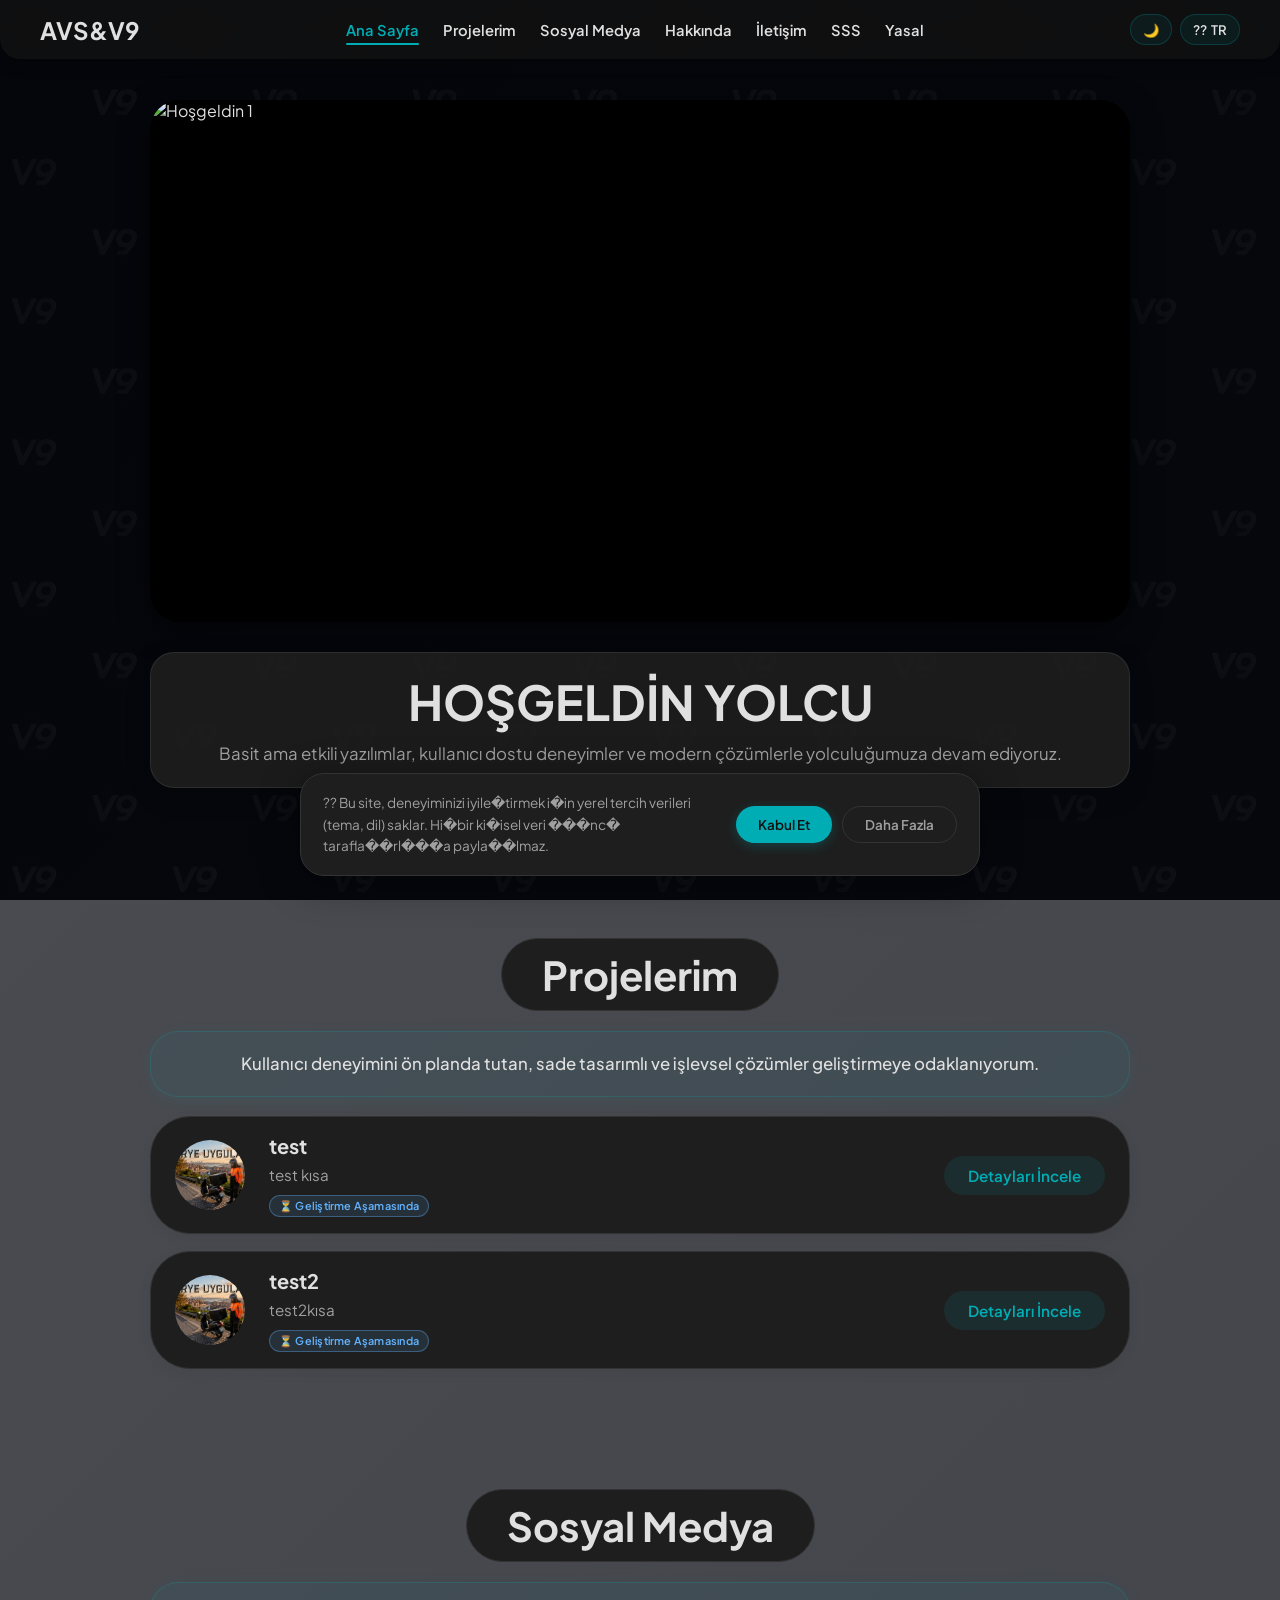
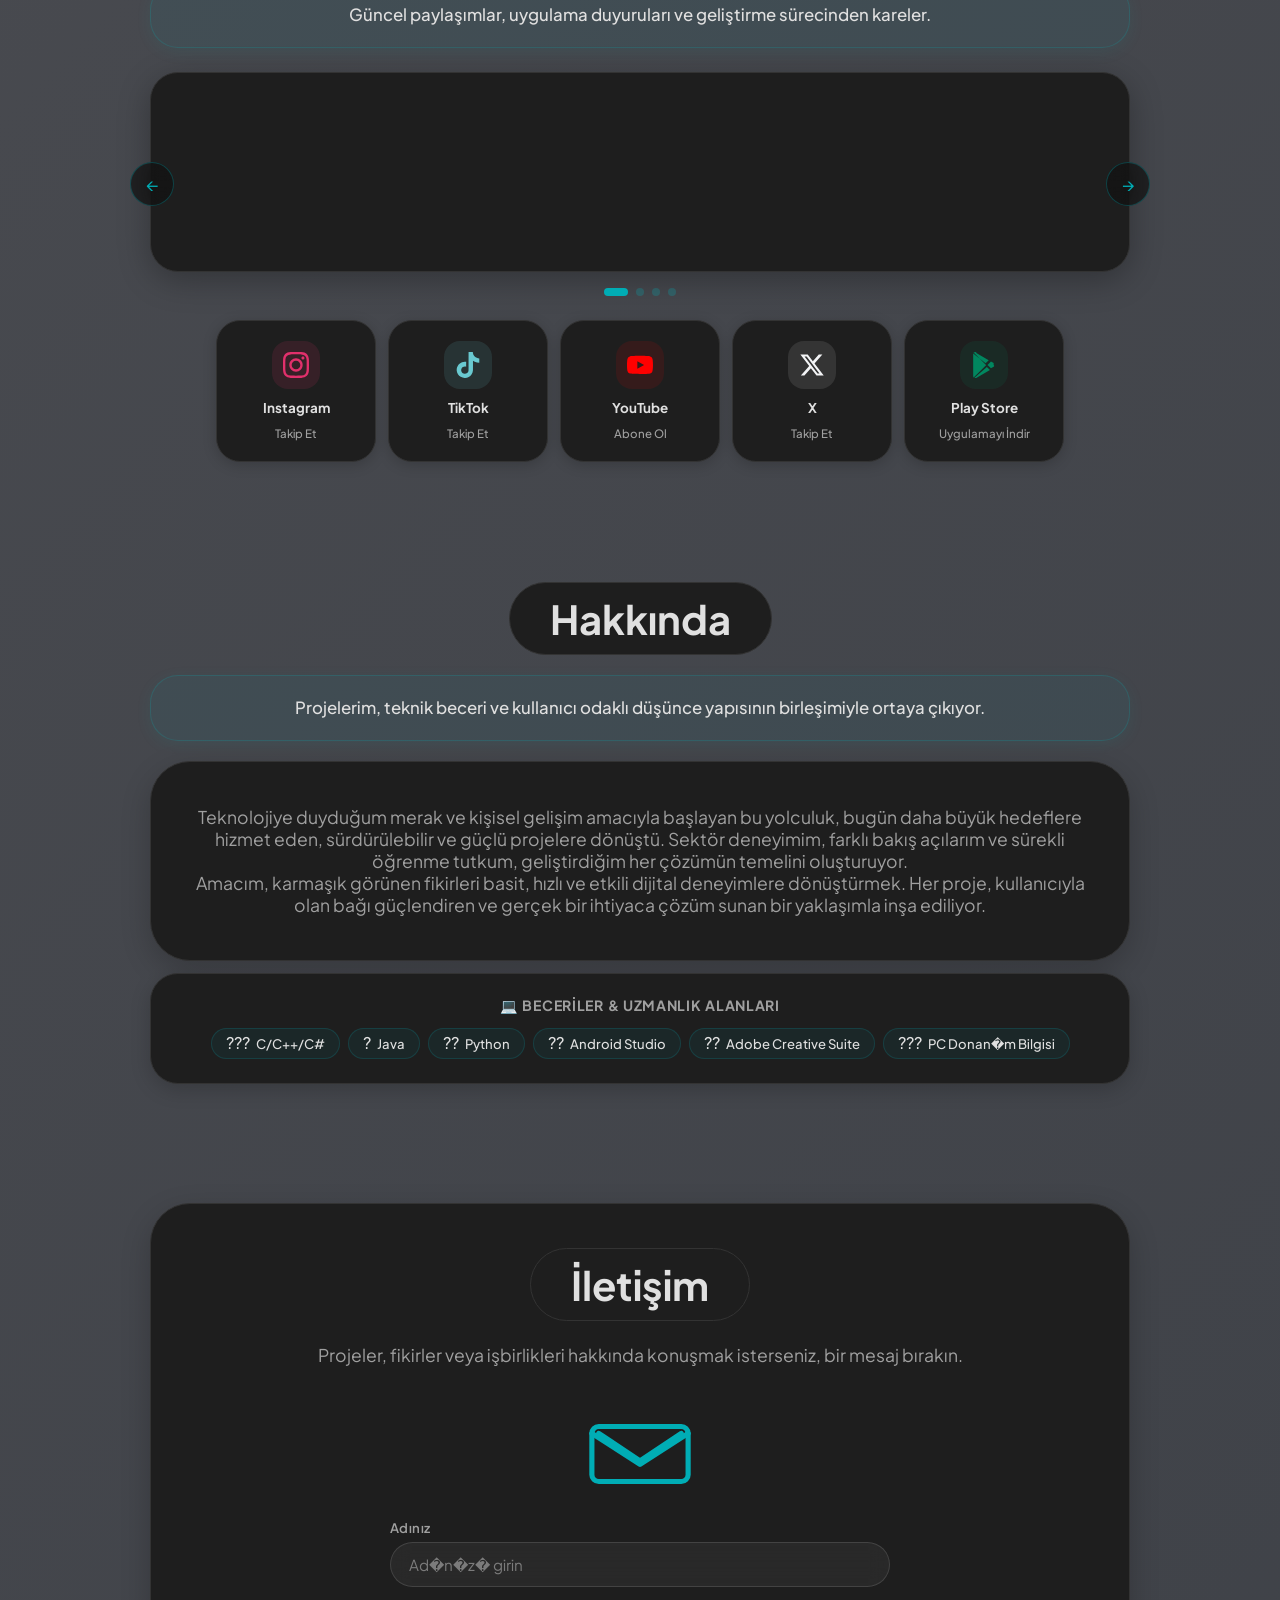
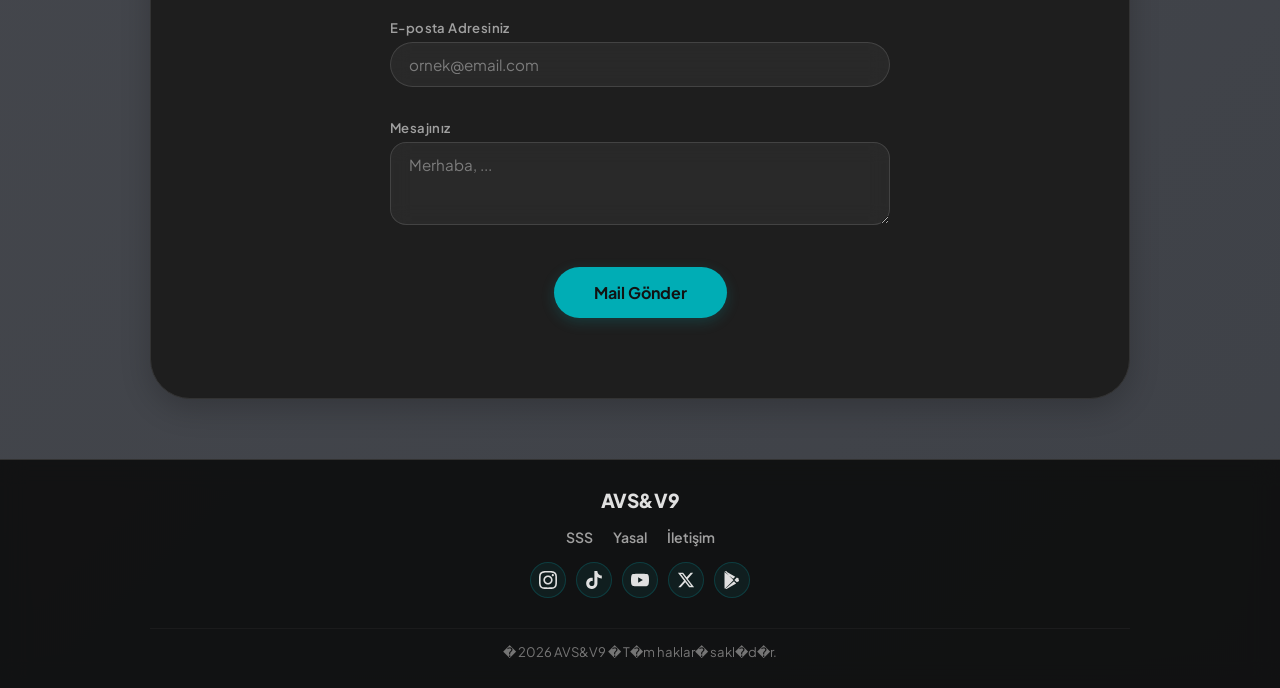
==== index.html @ c175d45a "10.08/14.35" ====
<!DOCTYPE html>
<html lang="tr" data-theme="dark">

<head>
    <meta charset="UTF-8">
    <script>
    window.onerror = function(msg, url, line, col, error) {
        var errDiv = document.createElement('div');
        errDiv.style.cssText = 'color:red; font-size:20px; z-index:99999; position:fixed; top:0; left:0; width:100%; background:black; padding:20px; border:2px solid red;';
        errDiv.innerHTML = 'JS ERROR: ' + msg + '<br>Line: ' + line;
        if(document.body) document.body.appendChild(errDiv);
        else window.addEventListener('DOMContentLoaded', () => document.body.appendChild(errDiv));
    };
    </script>
    <meta name="viewport" content="width=device-width, initial-scale=1.0">

    <title>AVS � V9 Proje Sunum Sitesi</title>
    <meta name="description" content="AVS&V9 � Modern mobil uygulamalar ve yaz�l�m projelerimiz.">
    <meta name="robots" content="index, follow">
    <link rel="canonical" href="https://avs-v9.vercel.app/">
    <link rel="icon" type="image/png" href="resimler/site-ikonu.png">

    <link rel="preload" as="image" href="resimler/arkaplan.png" fetchpriority="high">
    <link rel="preload" as="image" href="resimler/anasayfa-hosgeldin-resmi1.jpg" fetchpriority="low">

    <meta property="og:title" content="AVS � Mobil Uygulama Geli�tirici Portfolyosu | V9">
    <meta property="og:description" content="AVS&V9 � Modern mobil uygulamalar ve yaz�l�m projelerim.">
    <meta property="og:type" content="website">
    <meta property="og:image" content="https://avs-v9.vercel.app/resimler/arkaplan.png">
    <meta property="og:url" content="https://avs-v9.vercel.app/">

    <!-- Twitter Cards -->
    <meta name="twitter:card" content="summary_large_image">
    <meta name="twitter:title" content="AVS � Mobil Uygulama Geli�tirici Portfolyosu | V9">
    <meta name="twitter:description" content="AVS&V9 � Modern mobil uygulamalar ve yaz�l�m projelerim.">
    <meta name="twitter:image" content="https://avs-v9.vercel.app/resimler/arkaplan.png">

    <!-- JSON-LD Schema.org -->
    <script type="application/ld+json">
    {
      "@context": "https://schema.org",
      "@type": "Person",
      "name": "AVS",
      "url": "https://avs-v9.vercel.app/",
      "sameAs": [
        "https://instagram.com/avsv9_dev",
        "https://x.com/avsv9_dev"
      ],
      "jobTitle": "Full-Stack Web & Mobile Developer",
      "worksFor": {
        "@type": "Organization",
        "name": "V9"
      }
    }
    </script>
    <link rel="preconnect" href="https://fonts.googleapis.com">
    <link rel="preconnect" href="https://fonts.gstatic.com" crossorigin>
    <link rel="stylesheet"
        href="https://fonts.googleapis.com/css2?family=Plus+Jakarta+Sans:ital,wght@0,300;0,400;0,500;0,600;0,700;0,800;1,400&display=swap">

    <link rel="stylesheet" href="style.css">
    <script src="script.js?v=1.2" defer></script>
</head>

<body>

    <nav class="navbar" aria-label="Ana gezinti">
        <div class="logo"> AVS&V9 </div>

        <button class="hamburger" type="button" aria-label="Men�y� a�/kapat" aria-expanded="false"
            aria-controls="nav-links">
            <span class="bar"></span>
            <span class="bar"></span>
            <span class="bar"></span>
        </button>

        <ul class="nav-links" id="nav-links">
            <li><a href="#anasayfa" data-i18n="nav.home">Ana Sayfa</a></li>
            <li><a href="#projeler" data-i18n="nav.projects">Projelerim</a></li>
            <li><a href="#sosyal-medya" data-i18n="nav.social">Sosyal Medya</a></li>
            <li><a href="#hakkinda" data-i18n="nav.about">Hakk�nda</a></li>
            <li><a href="#iletisim" data-i18n="nav.contact">�leti�im</a></li>
            <li><a href="sss.html" data-i18n="nav.faq">SSS</a></li>
            <li><a href="yasal.html" data-i18n="nav.legal">Yasal</a></li>
        </ul>

        <div class="nav-controls">
            <button class="nav-ctrl-btn" id="themeToggle" aria-label="Temay� de�i�tir" title="Tema De�i�tir">
                <span id="themeIcon">??</span>
            </button>
            <button class="nav-ctrl-btn" id="langToggle" aria-label="Dili de�i�tir" title="Change Language">
                <span>??</span><span id="langLabel">TR</span>
            </button>
        </div>
    </nav>

    <main class="main-container">

        <section id="anasayfa" class="section fullscreen snap-page">
            <div class="slider-container">
                <img src="resimler/anasayfa-hosgeldin-resmi1.jpg" class="slide active" alt="Ho�geldin 1"
                    fetchpriority="high">
                <img src="resimler/anasayfa-hosgeldin-resmi2.jpg" class="slide" alt="Ho�geldin 2" loading="lazy">
                <img src="resimler/anasayfa-hosgeldin-resmi3.jpg" class="slide" alt="Ho�geldin 3" loading="lazy">
                <img src="resimler/anasayfa-hosgeldin-resmi4.jpg" class="slide" alt="Ho�geldin 4" loading="lazy">
            </div>
            <div class="hero-text scroll-anim">
                <div class="info-panel hero-panel">
                    <h1 data-i18n="hero.title">HO�GELD�N YOLCU</h1>
                    <p data-i18n="hero.subtitle">Basit ama etkili yaz�l�mlar, kullan�c� dostu deneyimler ve modern
                        ��z�mlerle yolculu�umuza devam ediyoruz.</p>
                </div>
            </div>
            <div class="scroll-indicator" aria-hidden="true">
                <span data-i18n="hero.scroll">A�a�� Kayd�r</span>
                <div class="arrow-down"></div>
            </div>
        </section>

        <section id="projeler" class="section fullscreen snap-page">
            <h2 class="section-title scroll-anim" data-i18n="projects.title">Projelerim</h2>
            <div class="project-intro-box scroll-anim">
                <p data-i18n="projects.intro">Kullan�c� deneyimini �n planda tutan, sade tasar�ml� ve i�levsel ��z�mler
                    geli�tirmeye odaklan�yorum.</p>
            </div>

            <div class="projects-list">
                <!-- Projeler script.js taraf�ndan buraya dinamik olarak eklenecek -->
            </div>
        </section>

        <!-- ===== SOSYAL MEDYA & �NE �IKANLAR ===== -->
        <section id="sosyal-medya" class="section fullscreen snap-page">
            <h2 class="section-title scroll-anim" data-i18n="social.title">Sosyal Medya</h2>
            <div class="project-intro-box sm-intro-box scroll-anim">
                <p data-i18n="social.intro">G�ncel payla��mlar, uygulama duyurular� ve geli�tirme s�recinden kareler.
                </p>
            </div>

            <!-- �ne ��kanlar Slider -->
            <div class="sm-slider-wrapper scroll-anim">
                <div class="sm-slider" id="smSlider">

                    <!-- KART 1 -->
                    <div class="sm-slide">
                        <div class="sm-slide-img-wrap">
                            <img src="resimler/sosyalmedya_post1.png" alt="Sosyal Medya Post 1" loading="lazy">
                        </div>
                        <div class="sm-slide-body">
                            <div class="sm-platform-badge sm-badge-instagram">
                                <svg class="sm-icon" viewBox="0 0 24 24" fill="currentColor" aria-hidden="true">
                                    <path
                                        d="M12 2.163c3.204 0 3.584.012 4.85.07 3.252.148 4.771 1.691 4.919 4.919.058 1.265.069 1.645.069 4.849 0 3.205-.012 3.584-.069 4.849-.149 3.225-1.664 4.771-4.919 4.919-1.266.058-1.644.07-4.85.07-3.204 0-3.584-.012-4.849-.07-3.26-.149-4.771-1.699-4.919-4.92-.058-1.265-.07-1.644-.07-4.849 0-3.204.013-3.583.07-4.849.149-3.227 1.664-4.771 4.919-4.919 1.266-.057 1.645-.069 4.849-.069zm0-2.163c-3.259 0-3.667.014-4.947.072-4.358.2-6.78 2.618-6.98 6.98-.059 1.281-.073 1.689-.073 4.948 0 3.259.014 3.668.072 4.948.2 4.358 2.618 6.78 6.98 6.98 1.281.058 1.689.072 4.948.072 3.259 0 3.668-.014 4.948-.072 4.354-.2 6.782-2.618 6.979-6.98.059-1.28.073-1.689.073-4.948 0-3.259-.014-3.667-.072-4.947-.196-4.354-2.617-6.78-6.979-6.98-1.281-.059-1.69-.073-4.949-.073zm0 5.838c-3.403 0-6.162 2.759-6.162 6.162s2.759 6.163 6.162 6.163 6.162-2.759 6.162-6.163c0-3.403-2.759-6.162-6.162-6.162zm0 10.162c-2.209 0-4-1.79-4-4 0-2.209 1.791-4 4-4s4 1.791 4 4c0 2.21-1.791 4-4 4zm6.406-11.845c-.796 0-1.441.645-1.441 1.44s.645 1.44 1.441 1.44c.795 0 1.439-.645 1.439-1.44s-.644-1.44-1.439-1.44z" />
                                </svg>
                                Instagram
                            </div>
                            <h3 class="sm-slide-title" data-i18n="social.slide1.title">?? V9 Kurye � Geli�tirme S�reci
                            </h3>
                            <p class="sm-slide-desc" data-i18n="social.slide1.desc">Ger�ek zamanl� harita
                                entegrasyonunun sahne arkas�na dair �zel kareler ve teknik ayr�nt�lar.</p>
                            <a href="#" class="sm-slide-btn" data-i18n="social.viewpost" target="_blank" rel="noopener">
                                G�nderiyi �ncele ?
                            </a>
                        </div>
                    </div>

                    <!-- KART 2 -->
                    <div class="sm-slide">
                        <div class="sm-slide-img-wrap">
                            <img src="resimler/sosyalmedya_post2.png" alt="Sosyal Medya Post 2" loading="lazy">
                        </div>
                        <div class="sm-slide-body">
                            <div class="sm-platform-badge sm-badge-youtube">
                                <svg class="sm-icon" viewBox="0 0 24 24" fill="currentColor" aria-hidden="true">
                                    <path
                                        d="M23.498 6.186a3.016 3.016 0 0 0-2.122-2.136C19.505 3.545 12 3.545 12 3.545s-7.505 0-9.377.505A3.017 3.017 0 0 0 .502 6.186C0 8.07 0 12 0 12s0 3.93.502 5.814a3.016 3.016 0 0 0 2.122 2.136c1.871.505 9.376.505 9.376.505s7.505 0 9.377-.505a3.015 3.015 0 0 0 2.122-2.136C24 15.93 24 12 24 12s0-3.93-.502-5.814zM9.545 15.568V8.432L15.818 12l-6.273 3.568z" />
                                </svg>
                                YouTube
                            </div>
                            <h3 class="sm-slide-title" data-i18n="social.slide2.title">?? Grup Konum V2 � Tan�t�m
                                Videosu</h3>
                            <p class="sm-slide-desc" data-i18n="social.slide2.desc">Low-latency GPS senkronizasyonu ve
                                entegre sohbet �zelliklerini g�steren tam tan�t�m videosu.</p>
                            <a href="#" class="sm-slide-btn" data-i18n="social.viewpost" target="_blank" rel="noopener">
                                G�nderiyi �ncele ?
                            </a>
                        </div>
                    </div>

                    <!-- KART 3 -->
                    <div class="sm-slide">
                        <div class="sm-slide-img-wrap">
                            <img src="resimler/sosyalmedya_post3.png" alt="Sosyal Medya Post 3" loading="lazy">
                        </div>
                        <div class="sm-slide-body">
                            <div class="sm-platform-badge sm-badge-tiktok">
                                <svg class="sm-icon" viewBox="0 0 24 24" fill="currentColor" aria-hidden="true">
                                    <path
                                        d="M12.525.02c1.31-.02 2.61-.01 3.91-.02.08 1.53.63 3.09 1.75 4.17 1.12 1.11 2.7 1.62 4.24 1.79v4.03c-1.44-.05-2.89-.35-4.2-.97-.57-.26-1.1-.59-1.62-.93-.01 2.92.01 5.84-.02 8.75-.08 1.4-.54 2.79-1.35 3.94-1.31 1.92-3.58 3.17-5.91 3.21-1.43.08-2.86-.31-4.08-1.03-2.02-1.19-3.44-3.37-3.65-5.71-.02-.5-.03-1-.01-1.49.18-1.9 1.12-3.72 2.58-4.96 1.66-1.44 3.98-2.13 6.15-1.72.02 1.48-.04 2.96-.04 4.44-.99-.32-2.15-.23-3.02.37-.63.41-1.11 1.04-1.36 1.75-.21.51-.15 1.07-.14 1.61.24 1.64 1.82 3.02 3.5 2.87 1.12-.01 2.19-.66 2.77-1.61.19-.33.4-.67.41-1.06.1-1.79.06-3.57.07-5.36.01-4.03-.01-8.05.02-12.07z" />
                                </svg>
                                TikTok
                            </div>
                            <h3 class="sm-slide-title" data-i18n="social.slide3.title">? Yeni G�ncelleme � Canl� Demo
                            </h3>
                            <p class="sm-slide-desc" data-i18n="social.slide3.desc">Son g�ncellemeyle gelen yeni
                                �zelliklerin k�sa ve e�lenceli tan�t�m videosu.</p>
                            <a href="#" class="sm-slide-btn" data-i18n="social.viewpost" target="_blank" rel="noopener">
                                G�nderiyi �ncele ?
                            </a>
                        </div>
                    </div>

                </div>

                <!-- Ok Tu�lar� -->
                <button class="sm-arrow sm-arrow-prev" id="smPrev" aria-label="�nceki">&#8592;</button>
                <button class="sm-arrow sm-arrow-next" id="smNext" aria-label="Sonraki">&#8594;</button>

                <!-- Pagination Dots -->
                <div class="sm-dots" id="smDots" role="tablist" aria-label="Slayt se�imi">
                    <button class="sm-dot active" data-idx="0" role="tab" aria-selected="true"
                        aria-label="Slayt 1"></button>
                    <button class="sm-dot" data-idx="1" role="tab" aria-selected="false" aria-label="Slayt 2"></button>
                    <button class="sm-dot" data-idx="2" role="tab" aria-selected="false" aria-label="Slayt 3"></button>
                </div>
            </div>

            <!-- Sosyal Medya Ba�lant� Kartlar� -->
            <div class="sm-grid scroll-anim">

                <a href="#" class="sm-card sm-card-instagram" target="_blank" rel="noopener" aria-label="Instagram">
                    <div class="sm-card-icon">
                        <svg viewBox="0 0 24 24" fill="currentColor">
                            <path
                                d="M12 2.163c3.204 0 3.584.012 4.85.07 3.252.148 4.771 1.691 4.919 4.919.058 1.265.069 1.645.069 4.849 0 3.205-.012 3.584-.069 4.849-.149 3.225-1.664 4.771-4.919 4.919-1.266.058-1.644.07-4.85.07-3.204 0-3.584-.012-4.849-.07-3.26-.149-4.771-1.699-4.919-4.92-.058-1.265-.07-1.644-.07-4.849 0-3.204.013-3.583.07-4.849.149-3.227 1.664-4.771 4.919-4.919 1.266-.057 1.645-.069 4.849-.069zm0-2.163c-3.259 0-3.667.014-4.947.072-4.358.2-6.78 2.618-6.98 6.98-.059 1.281-.073 1.689-.073 4.948 0 3.259.014 3.668.072 4.948.2 4.358 2.618 6.78 6.98 6.98 1.281.058 1.689.072 4.948.072 3.259 0 3.668-.014 4.948-.072 4.354-.2 6.782-2.618 6.979-6.98.059-1.28.073-1.689.073-4.948 0-3.259-.014-3.667-.072-4.947-.196-4.354-2.617-6.78-6.979-6.98-1.281-.059-1.69-.073-4.949-.073zm0 5.838c-3.403 0-6.162 2.759-6.162 6.162s2.759 6.163 6.162 6.163 6.162-2.759 6.162-6.163c0-3.403-2.759-6.162-6.162-6.162zm0 10.162c-2.209 0-4-1.79-4-4 0-2.209 1.791-4 4-4s4 1.791 4 4c0 2.21-1.791 4-4 4zm6.406-11.845c-.796 0-1.441.645-1.441 1.44s.645 1.44 1.441 1.44c.795 0 1.439-.645 1.439-1.44s-.644-1.44-1.439-1.44z" />
                        </svg>
                    </div>
                    <span class="sm-card-name">Instagram</span>
                    <span class="sm-card-handle" data-i18n="social.follow">Takip Et</span>
                </a>

                <a href="#" class="sm-card sm-card-tiktok" target="_blank" rel="noopener" aria-label="TikTok">
                    <div class="sm-card-icon">
                        <svg viewBox="0 0 24 24" fill="currentColor">
                            <path
                                d="M12.525.02c1.31-.02 2.61-.01 3.91-.02.08 1.53.63 3.09 1.75 4.17 1.12 1.11 2.7 1.62 4.24 1.79v4.03c-1.44-.05-2.89-.35-4.2-.97-.57-.26-1.1-.59-1.62-.93-.01 2.92.01 5.84-.02 8.75-.08 1.4-.54 2.79-1.35 3.94-1.31 1.92-3.58 3.17-5.91 3.21-1.43.08-2.86-.31-4.08-1.03-2.02-1.19-3.44-3.37-3.65-5.71-.02-.5-.03-1-.01-1.49.18-1.9 1.12-3.72 2.58-4.96 1.66-1.44 3.98-2.13 6.15-1.72.02 1.48-.04 2.96-.04 4.44-.99-.32-2.15-.23-3.02.37-.63.41-1.11 1.04-1.36 1.75-.21.51-.15 1.07-.14 1.61.24 1.64 1.82 3.02 3.5 2.87 1.12-.01 2.19-.66 2.77-1.61.19-.33.4-.67.41-1.06.1-1.79.06-3.57.07-5.36.01-4.03-.01-8.05.02-12.07z" />
                        </svg>
                    </div>
                    <span class="sm-card-name">TikTok</span>
                    <span class="sm-card-handle" data-i18n="social.follow">Takip Et</span>
                </a>

                <a href="#" class="sm-card sm-card-youtube" target="_blank" rel="noopener" aria-label="YouTube">
                    <div class="sm-card-icon">
                        <svg viewBox="0 0 24 24" fill="currentColor">
                            <path
                                d="M23.498 6.186a3.016 3.016 0 0 0-2.122-2.136C19.505 3.545 12 3.545 12 3.545s-7.505 0-9.377.505A3.017 3.017 0 0 0 .502 6.186C0 8.07 0 12 0 12s0 3.93.502 5.814a3.016 3.016 0 0 0 2.122 2.136c1.871.505 9.376.505 9.376.505s7.505 0 9.377-.505a3.015 3.015 0 0 0 2.122-2.136C24 15.93 24 12 24 12s0-3.93-.502-5.814zM9.545 15.568V8.432L15.818 12l-6.273 3.568z" />
                        </svg>
                    </div>
                    <span class="sm-card-name">YouTube</span>
                    <span class="sm-card-handle" data-i18n="social.subscribe">Abone Ol</span>
                </a>

                <a href="#" class="sm-card sm-card-x" target="_blank" rel="noopener" aria-label="X">
                    <div class="sm-card-icon">
                        <svg viewBox="0 0 24 24" fill="currentColor">
                            <path
                                d="M18.244 2.25h3.308l-7.227 8.26 8.502 11.24H16.17l-5.214-6.817L4.99 21.75H1.68l7.73-8.835L1.254 2.25H8.08l4.713 6.231zm-1.161 17.52h1.833L7.084 4.126H5.117z" />
                        </svg>
                    </div>
                    <span class="sm-card-name">X</span>
                    <span class="sm-card-handle" data-i18n="social.follow">Takip Et</span>
                </a>

                <a href="#" class="sm-card sm-card-playstore" target="_blank" rel="noopener"
                    aria-label="Google Play Store">
                    <div class="sm-card-icon">
                        <svg viewBox="0 0 24 24" fill="currentColor">
                            <path
                                d="M3.18 23.76c.28.16.6.24.93.24.4 0 .8-.1 1.15-.32l12.24-7.06-2.85-2.85-11.47 9.99zm-1.18-21.9v20.28c0 .5.15.95.42 1.31l.08.09 11.35-11.35v-.27L2.42.35l-.08.09C2.07.8 2 1.24 2 1.72v.14zM20.9 10.1l-2.46-1.42-3.21 3.21 3.21 3.21 2.48-1.43c.71-.41.71-1.16-.02-1.57zM4.11.56L16.35 7.62 13.5 10.47 2.03 1.48C2.3.93 2.7.56 3.18.32c.28-.16.6-.24.93-.24.4 0 .8.1 1.15.32l-.15.16z" />
                        </svg>
                    </div>
                    <span class="sm-card-name">Play Store</span>
                    <span class="sm-card-handle" data-i18n="social.getapp">Uygulamay� �ndir</span>
                </a>

            </div>
        </section>
        <!-- ===== /SOSYAL MEDYA ===== -->

        <section id="hakkinda" class="section fullscreen snap-page">
            <div class="about-content scroll-anim">
                <h2 class="section-title" data-i18n="about.title">Hakk�nda</h2>
                <div class="about-intro-box">
                    <p data-i18n="about.intro">Geli�tirdi�im projeler, teknik beceri ve kullan�c� odakl� d���nme
                        yakla��m�n�n birle�iminden do�uyor.</p>
                </div>
                <div class="about-oval-box">
                    <p data-i18n="about.body1">Bu yolculuk, ki�isel geli�im ve teknolojiye duyulan merakla ba�lad�;
                        bug�nse daha b�y�k hedeflere
                        hizmet eden g��l� ve s�rd�r�lebilir projelere d�n��t�. Sekt�rdeki deneyimlerim, farkl� i�
                        kollar�ndan gelen bak�� a��lar� ve s�rekli ��renme iste�im, ortaya koydu�um ��z�mlerin temelini
                        olu�turuyor.</p>
                    <p data-i18n="about.body2">Amac�m, karma��k g�r�nen fikirleri sade, h�zl� ve etkili dijital
                        deneyimlere d�n��t�rmek. Her
                        proje, kullan�c�yla kurulan ba�� g��lendiren ve ger�ek bir ihtiya�tan beslenen bir yakla��m
                        �zerine in�a ediliyor.</p>
                </div>

                <!-- Beceriler & Bilgi Alanlar� -->
                <div class="skills-box">
                    <h3 class="skills-box-title" data-i18n="about.skills">?? Beceriler &amp; Bilgi Alanlar�</h3>
                    <div class="skills-chips">
                        <div class="skill-chip"><span>???</span> C/C++/C#</div>
                        <div class="skill-chip"><span>?</span> Java</div>
                        <div class="skill-chip"><span>??</span> Python</div>
                        <div class="skill-chip"><span>??</span> Android Studio</div>
                        <div class="skill-chip"><span>??</span> Adobe Creative Suite</div>
                        <div class="skill-chip"><span>???</span> PC Donan�m Bilgisi</div>
                    </div>
                </div>
            </div>
        </section>

        <section id="iletisim" class="section fullscreen snap-page">
            <div class="contact-box scroll-anim">
                <h2 class="section-title" data-i18n="contact.title">�leti�im</h2>
                <p class="section-intro" data-i18n="contact.intro">Projeler, fikirler ya da i� birlikleri hakk�nda
                    konu�mak isterseniz mesaj b�rak�n.</p>

                <div class="contact-illustration" aria-hidden="true">
                    <svg viewBox="0 0 64 64" aria-hidden="true" focusable="false">
                        <path
                            d="M8 16h48c2.2 0 4 1.8 4 4v24c0 2.2-1.8 4-4 4H8c-2.2 0-4-1.8-4-4V20c0-2.2 1.8-4 4-4Zm0 4 24 16 24-16"
                            fill="none" stroke="currentColor" stroke-width="3" stroke-linecap="round"
                            stroke-linejoin="round" />
                        <path d="M60 20 32 38 4 20" fill="none" stroke="currentColor" stroke-width="3"
                            stroke-linecap="round" stroke-linejoin="round" />
                    </svg>
                </div>

                <!-- G�rsel do�rulamal� form alanlar� -->
                <div class="contact-form">
                    <div class="form-field" id="nameField">
                        <label for="contactName" data-i18n="contact.name">Ad�n�z</label>
                        <input type="text" id="contactName" placeholder="Ad�n�z� girin" autocomplete="name">
                        <span class="field-hint" id="nameHint"></span>
                    </div>
                    <div class="form-field" id="emailField">
                        <label for="contactEmail" data-i18n="contact.email">E-posta Adresiniz</label>
                        <input type="email" id="contactEmail" placeholder="ornek@email.com" autocomplete="email">
                        <span class="field-hint" id="emailHint"></span>
                    </div>
                    <div class="form-field" id="messageField">
                        <label for="contactMessage" data-i18n="contact.message">Mesaj�n�z</label>
                        <textarea id="contactMessage" placeholder="Merhaba, ..." rows="3" autocomplete="off"></textarea>
                        <span class="field-hint" id="messageHint"></span>
                    </div>
                </div>

                <button type="button" class="oval-btn" id="contactButton" data-i18n="contact.send">E-posta
                    G�nder</button>
                <div class="contact-status" id="contactStatus" role="status" aria-live="polite"></div>
            </div>

            <div class="verification-modal" id="verificationModal" aria-hidden="true" inert>
                <div class="verification-card" role="dialog" aria-modal="true" aria-labelledby="verificationTitle">
                    <h3 id="verificationTitle" data-i18n="captcha.title">G�venlik do�rulamas�</h3>
                    <p id="verificationIntro" data-i18n="captcha.intro">Bir do�rulama i�lemi yap�n.</p>

                    <div class="challenge-panel" id="mathChallenge">
                        <div class="math-stage">
                            <div class="math-question-display" id="mathQuestion" aria-live="polite">Y�kleniyor...</div>
                            <div class="math-input-row">
                                <input type="number" id="mathAnswer" class="math-input" placeholder="?"
                                    autocomplete="off" inputmode="numeric" min="0" max="999"
                                    aria-label="Matematik cevab�">
                                <span class="math-icon" id="mathCheckIcon" aria-live="polite"></span>
                            </div>
                        </div>
                    </div>

                    <p class="captcha-status" id="captchaStatus" data-i18n="captcha.hint">A�a��daki soruyu cevaplay�n.
                    </p>
                    <div class="verification-actions">
                        <button type="button" class="verify-btn" id="verifyButton" data-i18n="captcha.continue">Devam
                            Et</button>
                        <button type="button" class="cancel-btn" id="cancelButton"
                            data-i18n="captcha.cancel">�ptal</button>
                    </div>
                </div>
            </div>
        </section>

    </main>

    <!-- Footer -->
    <footer class="site-footer">
        <div class="footer-inner">
            <div class="footer-brand">AVS&amp;V9</div>
            <nav class="footer-links" aria-label="Alt gezinti">
                <a href="sss.html" data-i18n="nav.faq">SSS</a>
                <a href="yasal.html" data-i18n="nav.legal">Yasal Bilgiler</a>
                <a href="#iletisim" data-i18n="nav.contact">�leti�im</a>
            </nav>
            <div class="footer-social" aria-label="Sosyal Medya Ba�lant�lar�">
                <a href="#" target="_blank" rel="noopener" aria-label="Instagram" class="footer-social-link">
                    <svg viewBox="0 0 24 24" fill="currentColor"><path d="M12 2.163c3.204 0 3.584.012 4.85.07 3.252.148 4.771 1.691 4.919 4.919.058 1.265.069 1.645.069 4.849 0 3.205-.012 3.584-.069 4.849-.149 3.225-1.664 4.771-4.919 4.919-1.266.058-1.644.07-4.85.07-3.204 0-3.584-.012-4.849-.07-3.26-.149-4.771-1.699-4.919-4.92-.058-1.265-.07-1.644-.07-4.849 0-3.204.013-3.583.07-4.849.149-3.227 1.664-4.771 4.919-4.919 1.266-.057 1.645-.069 4.849-.069zm0-2.163c-3.259 0-3.667.014-4.947.072-4.358.2-6.78 2.618-6.98 6.98-.059 1.281-.073 1.689-.073 4.948 0 3.259.014 3.668.072 4.948.2 4.358 2.618 6.78 6.98 6.98 1.281.058 1.689.072 4.948.072 3.259 0 3.668-.014 4.948-.072 4.354-.2 6.782-2.618 6.979-6.98.059-1.28.073-1.689.073-4.948 0-3.259-.014-3.667-.072-4.947-.196-4.354-2.617-6.78-6.979-6.98-1.281-.059-1.69-.073-4.949-.073zm0 5.838c-3.403 0-6.162 2.759-6.162 6.162s2.759 6.163 6.162 6.163 6.162-2.759 6.162-6.163c0-3.403-2.759-6.162-6.162-6.162zm0 10.162c-2.209 0-4-1.79-4-4 0-2.209 1.791-4 4-4s4 1.791 4 4c0 2.21-1.791 4-4 4zm6.406-11.845c-.796 0-1.441.645-1.441 1.44s.645 1.44 1.441 1.44c.795 0 1.439-.645 1.439-1.44s-.644-1.44-1.439-1.44z"/></svg>
                </a>
                <a href="#" target="_blank" rel="noopener" aria-label="TikTok" class="footer-social-link">
                    <svg viewBox="0 0 24 24" fill="currentColor"><path d="M12.525.02c1.31-.02 2.61-.01 3.91-.02.08 1.53.63 3.09 1.75 4.17 1.12 1.11 2.7 1.62 4.24 1.79v4.03c-1.44-.05-2.89-.35-4.2-.97-.57-.26-1.1-.59-1.62-.93-.01 2.92.01 5.84-.02 8.75-.08 1.4-.54 2.79-1.35 3.94-1.31 1.92-3.58 3.17-5.91 3.21-1.43.08-2.86-.31-4.08-1.03-2.02-1.19-3.44-3.37-3.65-5.71-.02-.5-.03-1-.01-1.49.18-1.9 1.12-3.72 2.58-4.96 1.66-1.44 3.98-2.13 6.15-1.72.02 1.48-.04 2.96-.04 4.44-.99-.32-2.15-.23-3.02.37-.63.41-1.11 1.04-1.36 1.75-.21.51-.15 1.07-.14 1.61.24 1.64 1.82 3.02 3.5 2.87 1.12-.01 2.19-.66 2.77-1.61.19-.33.4-.67.41-1.06.1-1.79.06-3.57.07-5.36.01-4.03-.01-8.05.02-12.07z"/></svg>
                </a>
                <a href="#" target="_blank" rel="noopener" aria-label="YouTube" class="footer-social-link">
                    <svg viewBox="0 0 24 24" fill="currentColor"><path d="M23.498 6.186a3.016 3.016 0 0 0-2.122-2.136C19.505 3.545 12 3.545 12 3.545s-7.505 0-9.377.505A3.017 3.017 0 0 0 .502 6.186C0 8.07 0 12 0 12s0 3.93.502 5.814a3.016 3.016 0 0 0 2.122 2.136c1.871.505 9.376.505 9.376.505s7.505 0 9.377-.505a3.015 3.015 0 0 0 2.122-2.136C24 15.93 24 12 24 12s0-3.93-.502-5.814zM9.545 15.568V8.432L15.818 12l-6.273 3.568z"/></svg>
                </a>
                <a href="#" target="_blank" rel="noopener" aria-label="X" class="footer-social-link">
                    <svg viewBox="0 0 24 24" fill="currentColor"><path d="M18.244 2.25h3.308l-7.227 8.26 8.502 11.24H16.17l-5.214-6.817L4.99 21.75H1.68l7.73-8.835L1.254 2.25H8.08l4.713 6.231zm-1.161 17.52h1.833L7.084 4.126H5.117z"/></svg>
                </a>
                <a href="#" target="_blank" rel="noopener" aria-label="Google Play Store" class="footer-social-link">
                    <svg viewBox="0 0 24 24" fill="currentColor"><path d="M3.18 23.76c.28.16.6.24.93.24.4 0 .8-.1 1.15-.32l12.24-7.06-2.85-2.85-11.47 9.99zm-1.18-21.9v20.28c0 .5.15.95.42 1.31l.08.09 11.35-11.35v-.27L2.42.35l-.08.09C2.07.8 2 1.24 2 1.72v.14zM20.9 10.1l-2.46-1.42-3.21 3.21 3.21 3.21 2.48-1.43c.71-.41.71-1.16-.02-1.57zM4.11.56L16.35 7.62 13.5 10.47 2.03 1.48C2.3.93 2.7.56 3.18.32c.28-.16.6-.24.93-.24.4 0 .8.1 1.15.32l-.15.16z"/></svg>
                </a>
            </div>
            <p class="footer-copy" data-i18n="footer.copy">� 2026 AVS&amp;V9 � T�m haklar� sakl�d�r.</p>
        </div>
    </footer>

    <!-- �erez Banner -->
    <div class="cookie-banner" id="cookieBanner" role="region" aria-label="�erez bildirimi">
        <div class="cookie-inner">
            <p class="cookie-text" data-i18n="cookie.text">
                ?? Bu site, deneyiminizi iyile�tirmek i�in yerel tercih verileri (tema, dil) saklar.
                Hi�bir ki�isel veri ���nc� tarafla��rl���a payla��lmaz.
            </p>
            <div class="cookie-actions">
                <button class="cookie-btn cookie-accept" id="cookieAccept" data-i18n="cookie.accept">Kabul Et</button>
                <a href="yasal.html" class="cookie-btn cookie-settings" data-i18n="cookie.more">Daha Fazla</a>
            </div>
        </div>
    </div>

</body>

</html>
---- style.css ----
/* === RENKLER — Dark Mode (Varsayılan) === */
:root {
    --bg-color: #121212;
    --surface-color: #1e1e1e;
    --text-primary: #e0e0e0;
    --text-secondary: #a0a0a0;
    --accent-color: #00adb5;
    --bg-gradient-start: rgba(6, 8, 15, 0.72);
    --bg-gradient-end: rgba(8, 12, 20, 0.78);
    --nav-bg: rgba(18, 18, 18, 0.8);
    --info-panel-bg: rgba(30, 30, 30, 0.9);
    --color-success: #2ecc71;
    --color-success-bg: rgba(46, 204, 113, 0.05);
    --color-success-ring: rgba(46, 204, 113, 0.12);
    --color-error: #e74c3c;
    --color-error-bg: rgba(231, 76, 60, 0.05);
    --color-error-ring: rgba(231, 76, 60, 0.12);
    --color-warning: #f0c830;
    --color-warning-bg: rgba(255, 200, 50, 0.10);
    --color-warning-border: rgba(255, 200, 50, 0.30);
    --card-max-width: min(95vw, 980px);
    --footer-bg: rgba(10, 10, 10, 0.85);
    --border-color: #333;
}

/* === Light Mode === */
[data-theme="light"] {
    --bg-color: #f4f6f9;
    --surface-color: #ffffff;
    --text-primary: #1a1a2e;
    --text-secondary: #5a5a7a;
    --accent-color: #008b92;
    --bg-gradient-start: rgba(220, 230, 245, 0.85);
    --bg-gradient-end: rgba(200, 215, 235, 0.90);
    --nav-bg: rgba(255, 255, 255, 0.85);
    --info-panel-bg: rgba(255, 255, 255, 0.95);
    --color-success: #1a9e52;
    --color-success-bg: rgba(26, 158, 82, 0.06);
    --color-success-ring: rgba(26, 158, 82, 0.14);
    --color-error: #c0392b;
    --color-error-bg: rgba(192, 57, 43, 0.06);
    --color-error-ring: rgba(192, 57, 43, 0.14);
    --color-warning: #b8860b;
    --color-warning-bg: rgba(184, 134, 11, 0.08);
    --color-warning-border: rgba(184, 134, 11, 0.25);
    --footer-bg: rgba(230, 235, 245, 0.95);
    --border-color: #d0d5df;
}

[data-theme="light"] body {
    background: linear-gradient(135deg, var(--bg-gradient-start), var(--bg-gradient-end));
}

/* === SCROLLBAR === */
::-webkit-scrollbar { width: 8px; }
::-webkit-scrollbar-track { background: var(--bg-color); }
::-webkit-scrollbar-thumb { background: #333; border-radius: 10px; }
::-webkit-scrollbar-thumb:hover { background: var(--accent-color); }

/* === RESET === */
* {
    margin: 0;
    padding: 0;
    box-sizing: border-box;
    font-family: 'Plus Jakarta Sans', 'Segoe UI', sans-serif;
}

/* SEO-4: Input ve textarea için de focus ring — klavye kullanıcıları form alanını görebilsin */
button:focus-visible,
a:focus-visible,
input:focus-visible,
textarea:focus-visible,
select:focus-visible {
    outline: 2px solid var(--accent-color);
    outline-offset: 3px;
    border-radius: 4px;
}

/* PERF-4: scroll-behavior sadır hareket hassaslığı olmayan kullanıcılarda çalışsın */
@media (prefers-reduced-motion: no-preference) {
    html {
        scroll-behavior: smooth;
    }
}

html {
    overflow-x: hidden;
}

body {
    min-height: 100vh;
    background:
        linear-gradient(135deg, var(--bg-gradient-start), var(--bg-gradient-end)),
        url("resimler/arkaplan.png") center/cover no-repeat fixed;
    color: var(--text-primary);
    transition: background-color 0.35s ease, color 0.35s ease;
}

body.modal-open {
    overflow: hidden !important;
}

/* === BÖLÜM KAPETİCİ === */
.snap-container {
    min-height: 100vh;
    background: transparent;
}

.snap-page {
    /* Oto kaydırma (snap) kaldırıldı */
}

/* === NAV === */
.navbar {
    position: fixed;
    top: 0;
    width: 100%;
    padding: 0.875rem 2.5rem;
    display: flex;
    justify-content: space-between;
    align-items: center;
    background: var(--nav-bg);
    backdrop-filter: blur(15px);
    z-index: 1000;
    border-bottom-left-radius: 20px;
    border-bottom-right-radius: 20px;
    box-shadow: 0 4px 15px rgba(0, 0, 0, 0.3);
    gap: 16px;
    transition: background 0.35s ease;
}

.logo {
    font-weight: bold;
    font-size: 1.5rem;
    color: var(--text-primary);
    flex-shrink: 0;
}

.nav-links {
    list-style: none;
    display: flex;
    gap: 24px;
    flex: 1;
    justify-content: center;
}

.nav-links a {
    text-decoration: none;
    color: var(--text-primary);
    font-weight: 600;
    position: relative;
    padding-bottom: 2px;
    font-size: 0.92rem;
    transition: color 0.3s ease;
}

.nav-links a::after {
    content: '';
    position: absolute;
    bottom: -4px;
    left: 0;
    width: 0;
    height: 2px;
    background: var(--accent-color);
    border-radius: 2px;
    transition: width 0.3s ease;
}

.nav-links a:hover,
.nav-links a.active { color: var(--accent-color); }

.nav-links a:hover::after,
.nav-links a.active::after { width: 100%; }

/* === NAV KONTROL BUTONLARI (Tema / Dil) === */
.nav-controls {
    display: flex;
    align-items: center;
    gap: 8px;
    flex-shrink: 0;
}

.nav-ctrl-btn {
    display: flex;
    align-items: center;
    gap: 4px;
    background: rgba(0, 173, 181, 0.08);
    border: 1px solid rgba(0, 173, 181, 0.22);
    border-radius: 999px;
    padding: 6px 12px;
    cursor: pointer;
    font-size: 0.82rem;
    font-weight: 600;
    color: var(--text-primary);
    font-family: inherit;
    transition: background 0.25s ease, border-color 0.25s ease, transform 0.2s ease;
    white-space: nowrap;
}

.nav-ctrl-btn:hover {
    background: rgba(0, 173, 181, 0.18);
    border-color: var(--accent-color);
    transform: translateY(-2px);
}

/* === HAMBURGER === */
/* UIUX-5: WCAG 2.1 AA — en az 44x44px dokunma hedefi */
.hamburger {
    display: none;
    cursor: pointer;
    background: none;
    border: none;
    padding: 0;
    line-height: 0;
    min-width: 44px;
    min-height: 44px;
    align-items: center;
    justify-content: center;
    flex-direction: column;
    gap: 5px;
}

.hamburger:focus-visible {
    outline: 2px solid var(--accent-color);
    outline-offset: 4px;
    border-radius: 4px;
}

.hamburger .bar {
    display: block;
    width: 25px;
    height: 3px;
    margin: 5px auto;
    background-color: var(--text-primary);
    transition: all 0.3s ease-in-out;
    border-radius: 3px;
}

/* === BÖLÜMLER === */
.section {
    width: 100%;
    padding: 60px 20px;
    display: flex;
    flex-direction: column;
    align-items: center;
}

#anasayfa {
    min-height: calc(100vh - 60px);
    justify-content: center;
    padding-top: 100px;
    padding-bottom: 40px;
}

.section-title {
    font-size: clamp(1.8rem, 4vw, 2.5rem);
    margin-bottom: 20px;
    background: var(--surface-color);
    padding: 10px 40px;
    border-radius: 50px;
    border: 1px solid var(--border-color);
    display: inline-block;
    max-width: min(90vw, 600px);
    word-break: break-word;
    text-align: center;
    transition: background 0.35s ease, border-color 0.35s ease;
}

.section-intro {
    text-align: center;
    max-width: 700px;
    margin: 0 auto 28px;
    color: var(--text-secondary);
    font-size: 1rem;
    line-height: 1.7;
}

.info-panel {
    background: var(--info-panel-bg);
    border: 1px solid rgba(255, 255, 255, 0.08);
    border-radius: 24px;
    padding: 18px 24px;
    box-shadow: 0 8px 24px rgba(0, 0, 0, 0.2);
    backdrop-filter: blur(8px);
    transition: background 0.35s ease;
}

[data-theme="light"] .info-panel {
    border-color: rgba(0, 0, 0, 0.08);
}

.hero-panel {
    width: var(--card-max-width);
    max-width: var(--card-max-width);
    text-align: center;
    margin: 0 auto;
}

.hero-panel h1 {
    margin-bottom: 8px;
    font-size: clamp(2rem, 4vw, 3rem);
}

.hero-panel p {
    color: var(--text-secondary);
    font-size: 1.05rem;
    line-height: 1.7;
}

.scroll-indicator {
    display: flex;
    flex-direction: column;
    align-items: center;
    gap: 6px;
    margin-top: 18px;
    color: var(--text-secondary);
    font-size: 0.78rem;
    letter-spacing: 0.05em;
    opacity: 0.8;
}

.arrow-down {
    width: 10px;
    height: 10px;
    border-right: 2px solid var(--accent-color);
    border-bottom: 2px solid var(--accent-color);
    transform: rotate(45deg);
    animation: scrollBounce 1.8s infinite;
}

@keyframes scrollBounce {
    0%, 20%, 50%, 80%, 100% { transform: translateY(0) rotate(45deg); }
    40% { transform: translateY(6px) rotate(45deg); }
    60% { transform: translateY(3px) rotate(45deg); }
}

/* === SLIDER === */
.slider-container {
    width: var(--card-max-width);
    max-width: var(--card-max-width);
    height: clamp(360px, 58vh, 660px);
    position: relative;
    border-radius: 30px;
    overflow: hidden;
    box-shadow: 0 10px 30px rgba(0, 0, 0, 0.5);
    margin-bottom: 30px;
    background: #000;
}

.slide {
    width: 100%;
    height: 100%;
    object-fit: cover;
    object-position: center;
    position: absolute;
    opacity: 0;
    transition: opacity 1s ease-in-out;
}

.slide.active { opacity: 1; }

/* === BENTO GRID — UIUX-1: Gerçek CSS Grid Mozaik Düzeni === */
.bento-grid {
    display: grid;
    grid-template-columns: 2fr 1fr;
    grid-template-rows: auto auto;
    gap: 20px;
    width: var(--card-max-width);
    max-width: var(--card-max-width);
    margin: 0 auto;
}

.bento-card {
    display: flex;
    flex-direction: row;
    flex-wrap: wrap;
    align-items: stretch;
    min-height: 180px;
    border-radius: 20px;
    overflow: hidden;
    border: 1px solid rgba(255, 255, 255, 0.07);
    background: var(--surface-color);
    cursor: pointer;
    transition: transform 0.35s cubic-bezier(0.25, 0.8, 0.25, 1),
        box-shadow 0.35s cubic-bezier(0.25, 0.8, 0.25, 1),
        border-color 0.35s ease, background 0.35s ease;
    box-shadow: 0 4px 20px rgba(0, 0, 0, 0.3);
}

[data-theme="light"] .bento-card {
    border-color: rgba(0, 0, 0, 0.08);
    box-shadow: 0 4px 20px rgba(0, 0, 0, 0.1);
}

/* UIUX-1: Büyük kart sol sütunda 2 satır kaplar; küçük kartlar sağ sütunda alt alta */
.bento-large {
    grid-row: span 2;
    box-shadow: inset 4px 0 0 var(--accent-color),
                0 6px 28px rgba(0, 173, 181, 0.18),
                0 2px 8px rgba(0, 0, 0, 0.3),
                0 0 40px rgba(0, 173, 181, 0.08);
}

.bento-small {
    /* UIUX-1: Grid ile yerleşim otomatik — flex:1 kaldırıldı */
}

.bento-card:hover {
    transform: translateY(-5px);
    box-shadow: 0 14px 38px rgba(0, 173, 181, 0.22), 0 2px 8px rgba(0, 0, 0, 0.4);
    border-color: var(--accent-color);
}

.bento-img-wrap {
    position: relative;
    width: 220px;
    flex-shrink: 0;
    overflow: hidden;
    align-self: stretch;
    display: flex;
    align-items: center;
    justify-content: center;
    background: var(--surface-color);
    transition: background 0.35s ease;
}

.bento-large .bento-img-wrap { width: 280px; }
.bento-small .bento-img-wrap { width: 220px; }

.bento-img-wrap img {
    width: 100%;
    height: 100%;
    object-fit: cover;
    max-width: 100%;
    object-position: center;
    display: block;
    transition: transform 0.45s ease;
}

.bento-card:hover .bento-img-wrap img { transform: scale(1.06); }

.bento-overlay {
    position: absolute;
    top: 0; bottom: 0; right: 0;
    width: 25px;
    background: linear-gradient(to right, transparent, var(--surface-color));
    pointer-events: none;
    transition: background 0.35s ease;
}

.bento-body {
    flex: 1;
    padding: 18px 22px;
    display: flex;
    flex-direction: column;
    justify-content: center;
    gap: 8px;
    background: var(--surface-color);
    transition: background 0.35s ease;
}

.bento-large .bento-body { padding: 22px 28px; }

.bento-body h3 {
    font-size: clamp(1rem, 2.5vw, 1.15rem);
    color: var(--text-primary);
    margin: 0;
    line-height: 1.35;
}

.bento-large .bento-body h3 { font-size: clamp(1.2rem, 3vw, 1.4rem); }

.bento-body p {
    font-size: 0.83rem;
    color: var(--text-secondary);
    line-height: 1.55;
    margin: 0;
}

/* === ETİKETLER === */
.bento-tags {
    display: flex;
    flex-wrap: wrap;
    gap: 5px;
    margin-bottom: 6px;
}

.tag {
    display: inline-block;
    padding: 3px 9px;
    border-radius: 999px;
    font-size: 0.68rem;
    font-weight: 600;
    background: rgba(0, 173, 181, 0.12);
    color: var(--accent-color);
    border: 1px solid rgba(0, 173, 181, 0.25);
    letter-spacing: 0.02em;
}

.tag-live {
    background: rgba(0, 200, 120, 0.12);
    border-color: rgba(0, 200, 120, 0.35);
    color: var(--color-success);
}

.tag-soon {
    background: var(--color-warning-bg);
    border-color: var(--color-warning-border);
    color: var(--color-warning);
}

.tag-wip {
    background: rgba(100, 180, 255, 0.12);
    border-color: rgba(100, 180, 255, 0.35);
    color: #64b4ff;
}

.tag-inactive {
    background: rgba(160, 160, 160, 0.08);
    border-color: rgba(160, 160, 160, 0.20);
    color: var(--text-secondary);
    text-decoration: line-through;
    opacity: 0.75;
}

/* === HAKKINDA === */
.about-content {
    display: flex;
    flex-direction: column;
    align-items: center;
    width: 100%;
}

.skills-box {
    background: var(--surface-color);
    border: 1px solid var(--border-color);
    border-radius: 28px;
    padding: 22px 28px 24px;
    margin-top: 12px;
    width: var(--card-max-width);
    max-width: var(--card-max-width);
    text-align: center;
    box-shadow: 0 6px 20px rgba(0, 0, 0, 0.18);
    transition: background 0.35s ease, border-color 0.35s ease;
}

.skills-box-title {
    font-size: 0.88rem;
    font-weight: 700;
    color: var(--text-secondary);
    letter-spacing: 0.05em;
    text-transform: uppercase;
    margin: 0 0 14px;
}

.skills-chips {
    display: flex;
    flex-wrap: wrap;
    gap: 8px;
    justify-content: center;
}

.skill-chip {
    display: flex;
    align-items: center;
    gap: 6px;
    background: rgba(0, 173, 181, 0.07);
    border: 1px solid rgba(0, 173, 181, 0.18);
    border-radius: 999px;
    padding: 6px 14px;
    font-size: 0.82rem;
    font-weight: 500;
    color: var(--text-primary);
    cursor: default;
    transition: transform 0.22s ease, background 0.22s ease, border-color 0.22s ease;
}

.skill-chip:hover {
    transform: translateY(-3px);
    background: rgba(0, 173, 181, 0.15);
    border-color: var(--accent-color);
}

.skill-chip span {
    font-size: 1rem;
    line-height: 1;
}

.project-intro-box,
.about-intro-box {
    background: rgba(0, 173, 181, 0.06);
    border: 1px solid rgba(0, 173, 181, 0.20);
    border-radius: 28px;
    padding: 18px 28px;
    width: var(--card-max-width);
    max-width: var(--card-max-width);
    text-align: center;
    margin: 0 auto 20px;
    box-shadow: 0 4px 16px rgba(0, 173, 181, 0.08);
}

.project-intro-box p,
.about-intro-box p {
    color: var(--text-primary);
    font-size: 1.05rem;
    line-height: 1.65;
    font-weight: 500;
}

/* === KUTU ORTAK === */
.about-oval-box,
.contact-box {
    background: var(--surface-color);
    padding: clamp(24px, 4vw, 44px);
    border-radius: 40px;
    width: var(--card-max-width);
    max-width: var(--card-max-width);
    margin: 0 auto;
    text-align: center;
    border: 1px solid var(--border-color);
    box-shadow: 0 10px 30px rgba(0, 0, 0, 0.2);
    transition: background 0.35s ease, border-color 0.35s ease;
}

.about-oval-box p,
.contact-box p {
    color: var(--text-secondary);
    font-size: 1.1rem;
}

/* === İLETİŞİM SVG === */
.contact-illustration {
    width: 110px;
    height: 110px;
    margin: 24px auto 10px;
    color: var(--accent-color);
}

.contact-illustration svg {
    width: 100%;
    height: 100%;
    display: block;
}

/* === BUTON === */
.oval-btn {
    display: inline-block;
    margin-top: 20px;
    padding: 15px 40px;
    background: var(--accent-color);
    color: #121212;
    text-decoration: none;
    border: none;
    border-radius: 50px;
    font-weight: bold;
    cursor: pointer;
    font-size: 1rem;
    transition: background 0.3s ease,
        transform 0.3s cubic-bezier(0.25, 0.8, 0.25, 1),
        box-shadow 0.3s ease;
    box-shadow: 0 4px 14px rgba(0, 173, 181, 0.2);
}

.oval-btn:hover {
    background: #008b92;
    transform: translateY(-3px);
    box-shadow: 0 8px 24px rgba(0, 173, 181, 0.40);
}

.oval-btn:active {
    transform: translateY(-1px);
    box-shadow: 0 4px 12px rgba(0, 173, 181, 0.25);
}

/* === FORM === */
.contact-form {
    display: flex;
    flex-direction: column;
    gap: 14px;
    width: 100%;
    max-width: min(100%, 500px);
    margin: 0 auto;
}

.form-field { text-align: left; }

.form-field label {
    display: block;
    font-size: 0.82rem;
    font-weight: 600;
    color: var(--text-secondary);
    margin-bottom: 6px;
    letter-spacing: 0.03em;
}

.form-field input {
    width: 100%;
    padding: 12px 18px;
    border-radius: 50px;
    border: 1.5px solid rgba(255, 255, 255, 0.12);
    background: rgba(255, 255, 255, 0.05);
    backdrop-filter: blur(10px);
    color: var(--text-primary);
    font-size: 0.95rem;
    font-family: inherit;
    outline: none;
    transition: border-color 0.35s ease, box-shadow 0.35s ease, background 0.35s ease;
}

[data-theme="light"] .form-field input {
    border-color: rgba(0, 0, 0, 0.15);
    background: rgba(0, 0, 0, 0.04);
}

.form-field input::placeholder { color: var(--text-secondary); opacity: 0.7; }

.form-field input:focus {
    border-color: var(--accent-color);
    background: rgba(0, 173, 181, 0.05);
    box-shadow: 0 0 15px rgba(0, 173, 181, 0.25);
}

.form-field textarea {
    width: 100%;
    padding: 12px 18px;
    border-radius: 16px;
    border: 1.5px solid rgba(255, 255, 255, 0.12);
    background: rgba(255, 255, 255, 0.05);
    backdrop-filter: blur(10px);
    color: var(--text-primary);
    font-size: 0.95rem;
    font-family: inherit;
    outline: none;
    resize: vertical;
    min-height: 80px;
    transition: border-color 0.35s ease, box-shadow 0.35s ease, background 0.35s ease;
}

[data-theme="light"] .form-field textarea {
    border-color: rgba(0, 0, 0, 0.15);
    background: rgba(0, 0, 0, 0.04);
}

.form-field textarea::placeholder { color: var(--text-secondary); opacity: 0.7; }

.form-field textarea:focus {
    border-color: var(--accent-color);
    background: rgba(0, 173, 181, 0.05);
    box-shadow: 0 0 15px rgba(0, 173, 181, 0.25);
}

.form-field.valid textarea   { border-color: var(--color-success); background: var(--color-success-bg); box-shadow: 0 0 0 3px var(--color-success-ring); }
.form-field.invalid textarea { border-color: var(--color-error);   background: var(--color-error-bg);   box-shadow: 0 0 0 3px var(--color-error-ring); }
.form-field.valid input      { border-color: var(--color-success); background: var(--color-success-bg); box-shadow: 0 0 0 3px var(--color-success-ring); }
.form-field.invalid input    { border-color: var(--color-error);   background: var(--color-error-bg);   box-shadow: 0 0 0 3px var(--color-error-ring); }

.field-hint {
    display: block;
    font-size: 0.75rem;
    margin-top: 5px;
    padding-left: 16px;
    min-height: 1.1em;
    transition: color 0.3s ease;
}

.form-field.valid .field-hint   { color: var(--color-success); }
.form-field.invalid .field-hint { color: var(--color-error); }

.contact-status {
    margin-top: 14px;
    min-height: 1.4em;
    color: var(--accent-color);
    font-weight: 600;
    font-size: 0.95rem;
}

/* === DOÄRULAMA MODALI === */
.verification-modal {
    position: fixed;
    inset: 0;
    background: rgba(0, 0, 0, 0.7);
    display: none;
    align-items: center;
    justify-content: center;
    padding: 20px;
    z-index: 2000;
}

.verification-modal.active { display: flex; }

.verification-card {
    background: var(--surface-color);
    border: 1px solid var(--border-color);
    border-radius: 24px;
    padding: 28px;
    width: min(90vw, 360px);
    text-align: center;
    box-shadow: 0 15px 40px rgba(0, 0, 0, 0.25);
    transition: background 0.35s ease;
}

.verification-card h3 { margin-bottom: 10px; }
.challenge-panel { margin: 16px 0 8px; }
.challenge-panel.hidden { display: none; }

.math-stage {
    margin: 18px 0 10px;
    display: flex;
    flex-direction: column;
    align-items: center;
    gap: 14px;
}

.math-question-display {
    font-size: 2rem;
    font-weight: 800;
    color: var(--accent-color);
    letter-spacing: 0.04em;
    line-height: 1;
}

.math-input-row {
    display: flex;
    align-items: center;
    gap: 10px;
}

.math-input {
    width: 90px;
    padding: 10px 14px;
    border-radius: 999px;
    border: 1.5px solid rgba(255, 255, 255, 0.15);
    background: rgba(255, 255, 255, 0.05);
    color: var(--text-primary);
    font-size: 1.1rem;
    font-weight: 700;
    text-align: center;
    outline: none;
    font-family: inherit;
    transition: border-color 0.3s ease, box-shadow 0.3s ease;
    -moz-appearance: textfield;
}

.math-input::-webkit-outer-spin-button,
.math-input::-webkit-inner-spin-button { -webkit-appearance: none; margin: 0; }

.math-input:focus { border-color: var(--accent-color); box-shadow: 0 0 0 3px rgba(0, 173, 181, 0.15); }
.math-input.correct { border-color: var(--color-success); box-shadow: 0 0 0 3px var(--color-success-ring); }
.math-input.wrong   { border-color: var(--color-error);   box-shadow: 0 0 0 3px var(--color-error-ring); animation: shake 0.35s ease; }

.math-icon { font-size: 1.4rem; width: 28px; transition: color 0.25s; }

@keyframes shake {
    0%, 100% { transform: translateX(0); }
    25%       { transform: translateX(-5px); }
    75%       { transform: translateX(5px); }
}

.captcha-status {
    min-height: 22px;
    color: var(--color-warning);
    font-size: 0.95rem;
    margin: 10px 0 8px;
}

.verification-actions {
    display: flex;
    justify-content: center;
    gap: 10px;
    margin-top: 8px;
}

.verify-btn, .cancel-btn {
    border: none;
    border-radius: 999px;
    padding: 10px 16px;
    cursor: pointer;
    font-weight: 600;
    font-family: inherit;
    font-size: 0.9rem;
}

.verify-btn  { background: var(--accent-color); color: #121212; }
.cancel-btn  { background: #444; color: var(--text-primary); }

/* === SCROLL ANİMASYON === */
.scroll-anim {
    opacity: 0;
    transform: translateY(30px) translateZ(0);
    transition: opacity 0.6s ease-out, transform 0.6s ease-out;
    will-change: transform, opacity;
}

.scroll-anim.show {
    opacity: 1;
    transform: translateY(0);
}

@supports (animation-timeline: view()) {
    .scroll-anim {
        animation: fade-in-up linear forwards;
        animation-timeline: view();
        animation-range: entry 5% cover 25%;
        transition: none;
    }
}

@keyframes fade-in-up {
    0% { opacity: 0; transform: translateY(30px); }
    100% { opacity: 1; transform: translateY(0); }
}

/* === SKELETON LOADER === */
@keyframes skeleton-shimmer {
    0% { background-position: -200% 0; }
    100% { background-position: 200% 0; }
}

.skeleton-box {
    background: linear-gradient(90deg, rgba(255,255,255,0.03) 25%, rgba(255,255,255,0.08) 50%, rgba(255,255,255,0.03) 75%);
    background-size: 200% 100%;
    animation: skeleton-shimmer 2s infinite linear;
    border-radius: 20px;
    height: 100%;
    min-height: 350px;
    width: 100%;
}

/* === BAŞARI ANİMASYONU === */
@keyframes successPop {
    0%   { transform: scale(0.7); opacity: 0; }
    60%  { transform: scale(1.1); }
    100% { transform: scale(1); opacity: 1; }
}

.success-msg {
    display: inline-flex;
    align-items: center;
    gap: 6px;
    animation: successPop 0.45s cubic-bezier(0.34, 1.36, 0.64, 1) forwards;
    color: var(--color-success);
    font-weight: 700;
}

/* =============================================
   === FOOTER ===
   ============================================= */
.site-footer {
    background: var(--footer-bg);
    backdrop-filter: blur(12px);
    border-top: 1px solid var(--border-color);
    padding: 28px 40px;
    transition: background 0.35s ease, border-color 0.35s ease;
}

.footer-inner {
    max-width: 980px;
    margin: 0 auto;
    display: flex;
    flex-direction: column;
    align-items: center;
    gap: 14px;
    text-align: center;
}

.footer-brand {
    font-weight: 800;
    font-size: 1.2rem;
    color: var(--accent-color);
    letter-spacing: 0.04em;
}

.footer-links {
    display: flex;
    gap: 24px;
    flex-wrap: wrap;
    justify-content: center;
}

.footer-links a {
    color: var(--text-secondary);
    text-decoration: none;
    font-size: 0.88rem;
    font-weight: 500;
    transition: color 0.25s ease;
}

.footer-links a:hover { color: var(--accent-color); }

.footer-copy {
    font-size: 0.78rem;
    color: var(--text-secondary);
    opacity: 0.7;
}

/* =============================================
   === ÇEREZ BANNER ===
   ============================================= */
.cookie-banner {
    position: fixed;
    bottom: 24px;
    left: 50%;
    transform: translateX(-50%) translateY(120px);
    width: min(95vw, 680px);
    background: var(--surface-color);
    border: 1px solid var(--border-color);
    border-radius: 24px;
    padding: 18px 22px;
    z-index: 9000;
    box-shadow: 0 8px 40px rgba(0, 0, 0, 0.4);
    backdrop-filter: blur(12px);
    transition: transform 0.45s cubic-bezier(0.34, 1.36, 0.64, 1), opacity 0.45s ease, background 0.35s ease;
    opacity: 0;
    pointer-events: none;
}

.cookie-banner.visible {
    transform: translateX(-50%) translateY(0);
    opacity: 1;
    pointer-events: all;
}

.cookie-inner {
    display: flex;
    align-items: center;
    gap: 18px;
    flex-wrap: wrap;
    justify-content: space-between;
}

.cookie-text {
    flex: 1;
    font-size: 0.85rem;
    color: var(--text-secondary);
    line-height: 1.6;
    min-width: 200px;
}

.cookie-actions {
    display: flex;
    gap: 10px;
    flex-shrink: 0;
    flex-wrap: wrap;
}

.cookie-btn {
    border-radius: 999px;
    padding: 9px 22px;
    font-size: 0.84rem;
    font-weight: 600;
    cursor: pointer;
    border: none;
    font-family: inherit;
    text-decoration: none;
    display: inline-block;
    transition: transform 0.2s ease, box-shadow 0.2s ease, background 0.25s ease;
}

.cookie-accept {
    background: var(--accent-color);
    color: #121212;
    box-shadow: 0 3px 12px rgba(0, 173, 181, 0.25);
}

.cookie-accept:hover {
    background: #008b92;
    transform: translateY(-2px);
    box-shadow: 0 6px 20px rgba(0, 173, 181, 0.4);
}

.cookie-settings {
    background: transparent;
    color: var(--text-secondary);
    border: 1px solid var(--border-color);
}

.cookie-settings:hover {
    color: var(--accent-color);
    border-color: var(--accent-color);
    transform: translateY(-2px);
}

/* =============================================
   === ALT SAYFA ORTAK (sss.html / yasal.html) ===
   ============================================= */
.subpage-body {
    min-height: 100vh;
    background:
        linear-gradient(135deg, var(--bg-gradient-start), var(--bg-gradient-end)),
        url("resimler/arkaplan.png") center/cover no-repeat fixed;
    color: var(--text-primary);
    overflow-x: hidden;
    transition: background-color 0.35s ease, color 0.35s ease;
}

[data-theme="light"] .subpage-body {
    background: linear-gradient(135deg, var(--bg-gradient-start), var(--bg-gradient-end)), var(--bg-color);
}

.subpage-main {
    max-width: 860px;
    margin: 0 auto;
    padding: 110px 24px 80px;
}

.subpage-hero {
    text-align: center;
    margin-bottom: 48px;
}

.subpage-hero h1 {
    font-size: clamp(1.8rem, 4vw, 2.8rem);
    font-weight: 800;
    margin-bottom: 12px;
}

.subpage-hero p {
    color: var(--text-secondary);
    font-size: 1.02rem;
    line-height: 1.7;
}

/* === SSS AKORDİYON === */
.faq-list {
    display: flex;
    flex-direction: column;
    gap: 12px;
    width: 100%;
    box-sizing: border-box;
}

.faq-item {
    background: var(--surface-color);
    border: 1px solid var(--border-color);
    border-radius: 20px;
    overflow: hidden;
    transition: border-color 0.25s ease, background 0.35s ease, box-shadow 0.35s ease;
    box-shadow: 0 4px 20px rgba(0, 0, 0, 0.18);
    width: 100%;
    box-sizing: border-box;
}

.faq-item:hover {
    border-color: var(--accent-color);
    box-shadow: 0 6px 24px rgba(0, 173, 181, 0.15);
}

.faq-question {
    width: 100%;
    box-sizing: border-box;
    display: flex;
    align-items: center;
    justify-content: space-between;
    gap: 10px;
    padding: 14px 18px;
    background: none;
    border: none;
    color: var(--text-primary);
    font-size: 0.95rem;
    font-weight: 600;
    font-family: inherit;
    cursor: pointer;
    text-align: left;
    transition: color 0.25s ease;
}

.faq-question:hover { color: var(--accent-color); }

.faq-icon {
    flex-shrink: 0;
    width: 28px;
    height: 28px;
    min-width: 28px;
    min-height: 28px;
    max-width: 28px;
    max-height: 28px;
    border-radius: 50%;
    background: rgba(0, 173, 181, 0.10);
    border: 1px solid rgba(0, 173, 181, 0.25);
    display: flex;
    align-items: center;
    justify-content: center;
    font-size: 0.95rem;
    font-weight: 700;
    color: var(--accent-color);
    transition: transform 0.3s cubic-bezier(0.4, 0, 0.2, 1), background 0.25s ease;
}

.faq-item.open .faq-icon {
    transform: rotate(90deg);
    background: var(--accent-color);
    color: #121212;
}

.faq-answer {
    max-height: 0;
    overflow: hidden;
    transition: max-height 0.4s cubic-bezier(0.4, 0, 0.2, 1), padding 0.3s ease;
}

.faq-item.open .faq-answer { max-height: 3000px; }

.faq-answer-inner {
    padding: 0 22px 20px;
    font-size: 0.92rem;
    color: var(--text-secondary);
    line-height: 1.75;
    border-top: 1px solid var(--border-color);
    padding-top: 16px;
}

/* === YASAL SEKMELER === */
.legal-tabs {
    display: flex;
    gap: 10px;
    margin-bottom: 28px;
    flex-wrap: wrap;
}

.legal-tab-btn {
    padding: 10px 24px;
    border-radius: 999px;
    border: 1.5px solid var(--border-color);
    background: transparent;
    color: var(--text-secondary);
    font-size: 0.9rem;
    font-weight: 600;
    font-family: inherit;
    cursor: pointer;
    transition: all 0.25s ease;
}

.legal-tab-btn:hover {
    border-color: var(--accent-color);
    color: var(--accent-color);
}

.legal-tab-btn.active {
    background: var(--accent-color);
    border-color: var(--accent-color);
    color: #121212;
}

.legal-panel {
    display: none;
    background: var(--surface-color);
    border: 1px solid var(--border-color);
    border-radius: 28px;
    padding: clamp(24px, 4vw, 44px);
    transition: background 0.35s ease;
}

.legal-panel.active { display: block; }

.legal-panel h2 {
    font-size: 1.4rem;
    margin-bottom: 8px;
    color: var(--accent-color);
}

.legal-panel .legal-date {
    font-size: 0.78rem;
    color: var(--text-secondary);
    margin-bottom: 24px;
    display: block;
}

.legal-panel a.legal-link, .legal-content a {
    color: var(--accent-color);
    text-decoration: underline;
    font-weight: 500;
    transition: opacity 0.2s ease;
}

.legal-panel a.legal-link:hover, .legal-content a:hover {
    opacity: 0.8;
}

.legal-section {
    margin-bottom: 24px;
}

.legal-section h3 {
    font-size: 1rem;
    font-weight: 700;
    color: var(--text-primary);
    margin-bottom: 10px;
    padding-left: 10px;
    border-left: 3px solid var(--accent-color);
}

.legal-section p,
.legal-section ul {
    font-size: 0.9rem;
    color: var(--text-secondary);
    line-height: 1.8;
}

.legal-section ul {
    padding-left: 20px;
}

.legal-section ul li {
    margin-bottom: 6px;
}

/* === MOBİL === */
@media (max-width: 768px) {

    .fullscreen { padding: 85px 14px 24px 14px; }

    .about-oval-box,
    .contact-box { padding: 24px 16px; }

    .project-intro-box,
    .about-intro-box { padding: 14px 16px; margin-bottom: 14px; }

    .about-oval-box p { font-size: 0.95rem; line-height: 1.6; }

    /* UIUX-5: flex olarak başlatılıyor ki align-items/flex-direction etkin olsun */
    .hamburger { display: flex; }

    .hamburger.active .bar:nth-child(2) { opacity: 0; }
    .hamburger.active .bar:nth-child(1) { transform: translateY(8px) rotate(45deg); }
    .hamburger.active .bar:nth-child(3) { transform: translateY(-8px) rotate(-45deg); }

    .nav-links {
        position: fixed;
        left: 0;
        top: 68px;
        flex-direction: column;
        background: rgba(18, 18, 18, 0.92);
        backdrop-filter: blur(25px);
        -webkit-backdrop-filter: blur(25px);
        border-bottom: 1px solid var(--border-color);
        width: 100%;
        text-align: center;
        opacity: 0;
        transform: translateY(-20px);
        pointer-events: none;
        transition: opacity 0.32s cubic-bezier(0.25, 0.8, 0.25, 1),
                    transform 0.32s cubic-bezier(0.25, 0.8, 0.25, 1);
        box-shadow: 0 16px 40px rgba(0, 0, 0, 0.5);
        border-bottom-left-radius: 24px;
        border-bottom-right-radius: 24px;
        padding: 20px 0;
        z-index: 999;
    }

    [data-theme="light"] .nav-links {
        background: rgba(255, 255, 255, 0.94);
    }

    .nav-links.active {
        opacity: 1;
        transform: translateY(0);
        pointer-events: all;
    }

    .nav-controls { gap: 6px; margin-right: 15px; }
    .nav-ctrl-btn { padding: 5px 9px; font-size: 0.78rem; }
    #langLabel { display: none; }

    .bento-grid { max-width: 100%; gap: 12px; }

    .bento-card { flex-direction: column; }

    .bento-img-wrap,
    .bento-large .bento-img-wrap,
    .bento-small .bento-img-wrap {
        width: 100%;
        height: 200px;
        flex-shrink: 0;
        padding: 0;
    }

    .bento-img-wrap img {
        width: 100%;
        height: 100%;
        max-width: 100%;
        max-height: 100%;
        object-fit: cover;
        object-position: center;
    }

    .bento-overlay {
        top: auto; right: 0; bottom: 0; left: 0;
        width: 100%;
        height: 28px;
        background: linear-gradient(to bottom, transparent, var(--surface-color));
    }

    .bento-large {
        box-shadow: inset 0 4px 0 var(--accent-color), 0 6px 28px rgba(0, 173, 181, 0.14);
    }

    .section-title { font-size: 1.7rem; padding: 8px 24px; }

    .slider-container {
        height: auto;
        min-height: 200px;
    }
    .slider-container .slide {
        position: absolute;
        height: auto;
        bottom: 0;
        object-fit: contain;
    }
    .slider-container .slide.active {
        position: relative;
    }
    .pd-app-slide img,
    .sm-slide-img-wrap img,
    .project-oval-img,
    .bento-img-wrap img {
        height: auto !important;
        object-fit: contain !important;
    }

    .pgallery-box { width: 95vw; padding: 20px 14px 14px; }
    .pgallery-track { height: clamp(340px, 58vh, 520px); }

    #projeler,
    #hakkinda,
    #iletisim {
        scroll-snap-align: none;
        min-height: auto;
        height: auto;
        padding-bottom: 40px;
    }

    .navbar { padding: 14px 18px; }

    .cookie-banner { bottom: 14px; border-radius: 18px; padding: 14px 16px; }
    .cookie-inner { flex-direction: column; align-items: flex-start; gap: 12px; }

    .subpage-main { padding: 95px 16px 60px; }
    .pd-main { padding: 95px 14px 40px; }
    .pd-content-card { padding: 20px 14px; border-radius: 22px; }

    .legal-tabs { gap: 8px; }
    .legal-tab-btn { padding: 8px 18px; font-size: 0.84rem; }

    .site-footer { padding: 22px 18px; }
    .footer-links { gap: 14px; }
}

/* =============================================
   === SOSYAL MEDYA SLIDER ===
   ============================================= */
.sm-slider-wrapper {
    position: relative;
    width: var(--card-max-width);
    max-width: var(--card-max-width);
    margin: 0 auto 24px;
}

.sm-slider {
    display: flex;
    overflow: hidden;
    border-radius: 28px;
    background: var(--surface-color);
    border: 1px solid var(--border-color);
    box-shadow: 0 8px 32px rgba(0, 0, 0, 0.28);
    transition: background 0.35s ease, border-color 0.35s ease;
    min-height: 200px;
}

/* ── Tek slayt ── */
.sm-slide {
    display: flex;
    flex-direction: row;
    align-items: stretch;
    min-width: 100%;
    gap: 0;
    opacity: 0;
    transform: translateX(30px);
    transition: opacity 0.55s cubic-bezier(0.4, 0, 0.2, 1),
                transform 0.55s cubic-bezier(0.4, 0, 0.2, 1);
    pointer-events: none;
    position: absolute;
    top: 0; left: 0; right: 0;
}

.sm-slide.active {
    opacity: 1;
    transform: translateX(0);
    pointer-events: all;
    position: relative;
}

.sm-slide.exit-left {
    opacity: 0;
    transform: translateX(-30px);
}

/* ── Görsel tarafı ── */
.sm-slide-img-wrap {
    width: 280px;
    flex-shrink: 0;
    border-radius: 28px 0 0 28px;
    overflow: hidden;
    background: #0a0a0a;
    display: flex;
    align-items: center;
    justify-content: center;
}

[data-theme="light"] .sm-slide-img-wrap { background: #e8eaf0; }

.sm-slide-img-wrap img {
    width: 100%;
    height: 100%;
    object-fit: cover;
    object-position: center;
    display: block;
    min-height: 200px;
    transition: transform 0.5s ease;
}

.sm-slide:hover .sm-slide-img-wrap img { transform: scale(1.04); }

/* ── Metin tarafı ── */
.sm-slide-body {
    flex: 1;
    padding: 28px 32px;
    display: flex;
    flex-direction: column;
    justify-content: center;
    gap: 12px;
}

/* Platform rozeti */
.sm-platform-badge {
    display: inline-flex;
    align-items: center;
    gap: 7px;
    padding: 5px 14px;
    border-radius: 999px;
    font-size: 0.78rem;
    font-weight: 700;
    width: fit-content;
    letter-spacing: 0.03em;
}

.sm-icon {
    width: 16px;
    height: 16px;
    flex-shrink: 0;
}

.sm-badge-instagram {
    background: linear-gradient(135deg, rgba(225,48,108,0.14), rgba(255,149,0,0.10));
    border: 1px solid rgba(225,48,108,0.30);
    color: #e1306c;
}

.sm-badge-youtube {
    background: rgba(255,0,0,0.10);
    border: 1px solid rgba(255,0,0,0.25);
    color: #ff0000;
}

.sm-badge-tiktok {
    background: rgba(105,201,208,0.12);
    border: 1px solid rgba(105,201,208,0.30);
    color: #69c9d0;
}

.sm-slide-title {
    font-size: 1.15rem;
    font-weight: 700;
    color: var(--text-primary);
    line-height: 1.35;
    margin: 0;
}

.sm-slide-desc {
    font-size: 0.89rem;
    color: var(--text-secondary);
    line-height: 1.65;
    margin: 0;
}

.sm-slide-btn {
    display: inline-flex;
    align-items: center;
    gap: 6px;
    width: fit-content;
    margin-top: 4px;
    padding: 9px 22px;
    background: var(--accent-color);
    color: #121212;
    text-decoration: none;
    border-radius: 999px;
    font-size: 0.84rem;
    font-weight: 700;
    transition: background 0.25s ease, transform 0.25s ease, box-shadow 0.25s ease;
    box-shadow: 0 3px 12px rgba(0, 173, 181, 0.22);
}

.sm-slide-btn:hover {
    background: #008b92;
    transform: translateY(-2px);
    box-shadow: 0 6px 20px rgba(0, 173, 181, 0.38);
}

/* ── Ok tuşları ── */
.sm-arrow {
    position: absolute;
    top: 50%;
    transform: translateY(-50%);
    width: 44px;
    height: 44px;
    border-radius: 50%;
    border: 1px solid rgba(0, 173, 181, 0.30);
    background: rgba(18, 18, 18, 0.70);
    backdrop-filter: blur(10px);
    color: var(--accent-color);
    font-size: 1.1rem;
    cursor: pointer;
    display: flex;
    align-items: center;
    justify-content: center;
    font-family: inherit;
    z-index: 10;
    transition: background 0.22s ease, transform 0.22s ease, border-color 0.22s ease;
}

[data-theme="light"] .sm-arrow {
    background: rgba(255, 255, 255, 0.80);
}

.sm-arrow:hover {
    background: var(--accent-color);
    color: #121212;
    border-color: var(--accent-color);
    transform: translateY(-50%) scale(1.1);
}

.sm-arrow-prev { left: -20px; }
.sm-arrow-next { right: -20px; }

/* ── Pagination dots ── */
.sm-dots {
    display: flex;
    justify-content: center;
    gap: 8px;
    margin-top: 16px;
}

.sm-dot {
    position: relative;
    width: 8px;
    height: 8px;
    border-radius: 999px;
    border: none;
    background: rgba(0, 173, 181, 0.25);
    cursor: pointer;
    padding: 0;
    transition: background 0.3s ease, width 0.3s ease;
}

.sm-dot.active {
    background: var(--accent-color);
    width: 24px;
}

/* =============================================
   === SOSYAL MEDYA KART GRIDI ===
   ============================================= */
.sm-grid {
    display: flex;
    gap: 12px;
    flex-wrap: wrap;
    justify-content: center;
    width: var(--card-max-width);
    max-width: var(--card-max-width);
    margin: 0 auto;
}

.sm-card {
    display: flex;
    flex-direction: column;
    align-items: center;
    gap: 10px;
    padding: 20px 24px;
    border-radius: 24px;
    border: 1px solid var(--border-color);
    background: var(--surface-color);
    text-decoration: none;
    flex: 1;
    min-width: 110px;
    max-width: 160px;
    cursor: pointer;
    transition: transform 0.28s cubic-bezier(0.25, 0.8, 0.25, 1),
                box-shadow 0.28s ease,
                border-color 0.28s ease,
                background 0.35s ease;
    box-shadow: 0 3px 14px rgba(0, 0, 0, 0.18);
}

.sm-card:hover {
    transform: translateY(-7px);
    box-shadow: 0 14px 38px rgba(0, 0, 0, 0.28);
}

.sm-card-icon {
    width: 48px;
    height: 48px;
    border-radius: 16px;
    display: flex;
    align-items: center;
    justify-content: center;
    transition: transform 0.28s ease;
}

.sm-card-icon svg {
    width: 26px;
    height: 26px;
}

.sm-card:hover .sm-card-icon { transform: scale(1.12); }

.sm-card-name {
    font-size: 0.84rem;
    font-weight: 700;
    color: var(--text-primary);
}

.sm-card-handle {
    font-size: 0.72rem;
    color: var(--text-secondary);
    font-weight: 500;
}

/* Platform renkleri */
.sm-card-instagram {
    --sm-color: #e1306c;
    --sm-bg: rgba(225,48,108,0.10);
}
.sm-card-instagram .sm-card-icon {
    background: rgba(225,48,108,0.12);
    color: #e1306c;
}
.sm-card-instagram:hover {
    border-color: #e1306c;
    box-shadow: 0 14px 38px rgba(225,48,108,0.20);
}

.sm-card-tiktok {
    --sm-color: #69c9d0;
    --sm-bg: rgba(105,201,208,0.10);
}
.sm-card-tiktok .sm-card-icon {
    background: rgba(105,201,208,0.12);
    color: #69c9d0;
}
.sm-card-tiktok:hover {
    border-color: #69c9d0;
    box-shadow: 0 14px 38px rgba(105,201,208,0.20);
}

.sm-card-youtube {
    --sm-color: #ff0000;
    --sm-bg: rgba(255,0,0,0.08);
}
.sm-card-youtube .sm-card-icon {
    background: rgba(255,0,0,0.10);
    color: #ff0000;
}
.sm-card-youtube:hover {
    border-color: #ff0000;
    box-shadow: 0 14px 38px rgba(255,0,0,0.18);
}

.sm-card-x {
    --sm-color: #f3f4f6;
    --sm-bg: rgba(243,244,246,0.08);
}
.sm-card-x .sm-card-icon {
    background: rgba(243,244,246,0.10);
    color: #f3f4f6;
}
.sm-card-x:hover {
    border-color: #ffffff;
    box-shadow: 0 14px 38px rgba(255,255,255,0.18);
}

[data-theme="light"] .sm-card-x .sm-card-icon { color: #0f172a; }
[data-theme="light"] .sm-card-x:hover { border-color: #0f172a; }

.sm-card-playstore {
    --sm-color: #01875f;
    --sm-bg: rgba(1,135,95,0.10);
}
.sm-card-playstore .sm-card-icon {
    background: rgba(1,135,95,0.12);
    color: #01875f;
}
.sm-card-playstore:hover {
    border-color: #01875f;
    box-shadow: 0 14px 38px rgba(1,135,95,0.22);
}

/* === MOBİL — Sosyal medya ===  */
@media (max-width: 768px) {
    .sm-slide {
        flex-direction: column;
   ; will-change: transform }

    .sm-slide-img-wrap {
        width: 100%;
        height: 180px;
        border-radius: 28px 28px 0 0;
        flex-shrink: 0;
    }

    .sm-slide-img-wrap img { min-height: 180px; }

    .sm-slide-body {
        padding: 18px 20px 22px;
        gap: 10px;
    }

    .sm-slide-title { font-size: 1rem; }

    .sm-arrow-prev { left: 8px; }
    .sm-arrow-next { right: 8px; }

    .sm-grid { gap: 8px; }

    .sm-card {
        min-width: 80px;
        max-width: 100px;
        padding: 14px 10px;
        gap: 8px;
        border-radius: 18px;
    }

    .sm-card-icon { width: 38px; height: 38px; border-radius: 12px; }
    .sm-card-icon svg { width: 20px; height: 20px; }
    .sm-card-name  { font-size: 0.74rem; }
    .sm-card-handle { font-size: 0.64rem; }

    #sosyal-medya {
        scroll-snap-align: none;
        min-height: auto;
        height: auto;
        padding-bottom: 40px;
    }
}

/* =============================================
   === NAVBAR DROPDOWN MENÜ ===
   ============================================= */
.nav-dropdown-parent {
    position: relative;
}

.nav-dd-chevron {
    display: inline-block;
    font-size: 0.7em;
    margin-left: 3px;
    transition: transform 0.25s ease;
    vertical-align: middle;
}

.nav-dropdown-parent:hover .nav-dd-chevron,
.nav-dropdown-parent.open .nav-dd-chevron {
    transform: rotate(180deg);
}

.nav-dropdown {
    position: absolute;
    top: calc(100% + 12px);
    left: 50%;
    transform: translateX(-50%) translateY(-8px);
    min-width: 220px;
    background: rgba(18, 18, 18, 0.92);
    backdrop-filter: blur(18px);
    -webkit-backdrop-filter: blur(18px);
    border: 1px solid rgba(0, 173, 181, 0.18);
    border-radius: 20px;
    padding: 8px 0;
    list-style: none;
    opacity: 0;
    pointer-events: none;
    transition: opacity 0.22s ease, transform 0.22s ease;
    z-index: 1000;
    box-shadow: 0 12px 40px rgba(0, 0, 0, 0.45);
}

[data-theme="light"] .nav-dropdown {
    background: rgba(255, 255, 255, 0.95);
    border-color: rgba(0, 173, 181, 0.22);
    box-shadow: 0 12px 40px rgba(0, 0, 0, 0.12);
}

.nav-dropdown-parent:hover .nav-dropdown,
.nav-dropdown-parent.open .nav-dropdown {
    opacity: 1;
    pointer-events: all;
    transform: translateX(-50%) translateY(0);
}

.nav-dropdown li a {
    display: block;
    padding: 10px 20px;
    color: var(--text-primary);
    text-decoration: none;
    font-size: 0.88rem;
    font-weight: 500;
    border-radius: 12px;
    margin: 2px 8px;
    transition: background 0.18s ease, color 0.18s ease;
    white-space: nowrap;
}

.nav-dropdown li a:hover {
    background: rgba(0, 173, 181, 0.12);
    color: var(--accent-color);
}

/* Mobile: dropdown düz liste */
@media (max-width: 768px) {
    .nav-dropdown {
        position: static;
        transform: none;
        opacity: 1;
        pointer-events: all;
        background: rgba(255,255,255,0.04);
        border: none;
        border-radius: 0;
        box-shadow: none;
        backdrop-filter: none;
        padding: 0;
        display: none;
    }
    .nav-dropdown-parent.open .nav-dropdown { display: block; }
    .nav-dropdown li a { padding: 8px 28px; font-size: 0.84rem; }
}

/* =============================================
   === BENTO KART — AKSIYON ALANI ===
   ============================================= */
.bento-actions {
    display: flex;
    flex-wrap: wrap;
    gap: 10px;
    margin-top: 8px;
    align-items: center;
}

.bento-detail-btn {
    display: inline-flex;
    align-items: center;
    gap: 6px;
    padding: 8px 18px;
    border-radius: 999px;
    background: var(--accent-color);
    color: #121212;
    text-decoration: none;
    font-size: 0.82rem;
    font-weight: 700;
    transition: background 0.22s ease, transform 0.22s ease;
}

.bento-detail-btn:hover {
    background: #008b92;
    transform: translateY(-2px);
}

/* =============================================
   === PROJE DETAY SAYFASI (proje-detay.html) ===
   ============================================= */

/* Breadcrumb */
.pd-breadcrumb {
    display: flex;
    align-items: center;
    gap: 8px;
    padding: 105px var(--pd-side, clamp(16px, 5vw, 80px)) 16px;
    font-size: 0.82rem;
    color: var(--text-secondary);
    flex-wrap: wrap;
}

.pd-breadcrumb a {
    color: var(--accent-color);
    text-decoration: none;
}
.pd-breadcrumb a:hover { text-decoration: underline; }

/* Layout */
.pd-main {
    max-width: 860px;
    margin: 0 auto;
    padding: 105px clamp(16px, 4vw, 40px) 60px;
}

.pd-section {
    margin-bottom: 28px;
}

.pd-section-title {
    font-size: 1.1rem;
    font-weight: 700;
    color: var(--text-primary);
    margin: 0 0 18px;
}

.pd-content-card {
    background: var(--surface-color);
    border: 1px solid var(--border-color);
    border-radius: 28px;
    padding: 28px 32px;
    transition: background 0.35s ease;
}

/* ── A. Uygulama Slider ── */
.pd-app-slider-wrapper {
    position: relative;
    border-radius: 24px;
    overflow: hidden;
    background: var(--surface-color);
    border: 1px solid var(--border-color);
    max-height: 420px;
}

.pd-app-slider {
    display: flex;
    overflow: hidden;
    width: 100%;
    min-height: 260px;
}

.pd-app-slide {
    min-width: 100%;
    display: flex;
    align-items: center;
    justify-content: center;
    opacity: 0;
    transform: translateX(30px);
    transition: opacity 0.5s ease, transform 0.5s ease;
    pointer-events: none;
    position: absolute;
    top: 0; left: 0; right: 0; bottom: 0;
}

.pd-app-slide.active {
    opacity: 1;
    transform: translateX(0);
    pointer-events: all;
    position: relative;
}

.pd-app-slide img {
    width: 100%;
    max-height: 420px;
    object-fit: cover;
    display: block;
}

.pd-arrow {
    position: absolute;
    top: 50%;
    transform: translateY(-50%);
    width: 44px;
    height: 44px;
    border-radius: 50%;
    border: 1px solid rgba(0,173,181,0.30);
    background: rgba(18,18,18,0.72);
    backdrop-filter: blur(10px);
    color: var(--accent-color);
    font-size: 1.1rem;
    cursor: pointer;
    z-index: 5;
    display: flex;
    align-items: center;
    justify-content: center;
    font-family: inherit;
    transition: background 0.2s ease, transform 0.2s ease;
}

.pd-arrow:hover {
    background: var(--accent-color);
    color: #121212;
    transform: translateY(-50%) scale(1.1);
}

.pd-arrow-prev { left: 12px; }
.pd-arrow-next { right: 12px; }

.pd-dots {
    position: absolute;
    bottom: 12px;
    left: 50%;
    transform: translateX(-50%);
    display: flex;
    gap: 7px;
    z-index: 5;
}

.pd-dot {
    position: relative;
    width: 7px;
    height: 7px;
    border-radius: 999px;
    border: none;
    background: rgba(255,255,255,0.35);
    cursor: pointer;
    padding: 0;
    transition: background 0.25s ease, width 0.25s ease;
}

.pd-dot.active {
    background: var(--accent-color);
    width: 22px;
}

/* ── B. Play Store Kartı ── */
.pd-store-card {
    display: flex;
    align-items: center;
    gap: 20px;
    background: var(--surface-color);
    border: 1px solid var(--border-color);
    border-radius: 28px;
    padding: 24px 28px;
    flex-wrap: wrap;
    transition: background 0.35s ease;
}

.pd-store-left {
    display: flex;
    align-items: center;
    gap: 18px;
    flex: 1;
    min-width: 220px;
}

.pd-app-logo-wrap {
    width: 80px;
    height: 80px;
    border-radius: 22px;
    overflow: hidden;
    background: rgba(0,173,181,0.08);
    border: 1px solid rgba(0,173,181,0.20);
    flex-shrink: 0;
}

.pd-app-logo-wrap img {
    width: 100%;
    height: 100%;
    object-fit: cover;
}

.pd-app-name {
    font-size: 1.25rem;
    font-weight: 800;
    color: var(--text-primary);
    margin: 0 0 4px;
    line-height: 1.2;
}

.pd-app-dev {
    font-size: 0.82rem;
    color: var(--text-secondary);
    margin: 0 0 12px;
}

.pd-verified {
    color: var(--accent-color);
    font-size: 0.78rem;
    font-weight: 600;
}

.pd-store-stats {
    display: flex;
    align-items: center;
    gap: 10px;
    flex-wrap: wrap;
}

.pd-stat {
    display: flex;
    flex-direction: column;
    align-items: center;
    gap: 2px;
}

.pd-stat-val {
    font-size: 1rem;
    font-weight: 700;
    color: var(--text-primary);
}

.pd-stat-label {
    font-size: 0.7rem;
    color: var(--text-secondary);
    font-weight: 500;
}

.pd-stat-divider {
    width: 1px;
    height: 28px;
    background: var(--border-color);
    flex-shrink: 0;
}

.pd-store-right {
    display: flex;
    flex-direction: column;
    align-items: flex-end;
    gap: 12px;
    flex-shrink: 0;
}

.pd-status-badge {
    display: inline-flex;
    align-items: center;
    padding: 5px 14px;
    border-radius: 999px;
    font-size: 0.78rem;
    font-weight: 700;
    background: rgba(46,204,113,0.12);
    border: 1px solid rgba(46,204,113,0.28);
    color: #2ecc71;
}

.pd-status-badge.inactive {
    background: rgba(231,76,60,0.10);
    border-color: rgba(231,76,60,0.25);
    color: #e74c3c;
}

.pd-status-badge.wip {
    background: rgba(240,200,48,0.10);
    border-color: rgba(240,200,48,0.28);
    color: var(--color-warning);
}

.pd-playstore-btn {
    display: inline-flex;
    align-items: center;
    gap: 10px;
    padding: 11px 22px;
    background: var(--accent-color);
    color: #121212;
    border-radius: 999px;
    text-decoration: none;
    font-size: 0.88rem;
    font-weight: 700;
    transition: background 0.22s ease, transform 0.22s ease, box-shadow 0.22s ease;
    box-shadow: 0 4px 16px rgba(0,173,181,0.25);
    white-space: nowrap;
}

.pd-playstore-btn:hover {
    background: #008b92;
    transform: translateY(-2px);
    box-shadow: 0 8px 24px rgba(0,173,181,0.38);
}

.pd-play-icon {
    width: 20px;
    height: 20px;
    flex-shrink: 0;
}

/* ── C. Açıklama ── */
.pd-description p {
    color: var(--text-secondary);
    line-height: 1.75;
    margin-bottom: 12px;
}

.pd-description ul {
    padding-left: 20px;
    color: var(--text-secondary);
    line-height: 1.8;
}

/* ── D. Gereksinimler & İzinler ── */
.pd-req-grid {
    display: grid;
    grid-template-columns: 1fr 1fr;
    gap: 16px;
}

.pd-req-box {
    background: var(--surface-color);
    border: 1px solid var(--border-color);
    border-radius: 24px;
    padding: 22px 24px;
    transition: background 0.35s ease;
}

.pd-req-title {
    font-size: 0.95rem;
    font-weight: 700;
    color: var(--text-primary);
    margin: 0 0 16px;
}

.pd-req-list {
    list-style: none;
    padding: 0;
    margin: 0;
    display: flex;
    flex-direction: column;
    gap: 12px;
}

.pd-req-list li {
    display: flex;
    align-items: flex-start;
    gap: 10px;
}

.pd-req-icon {
    font-size: 1.1rem;
    flex-shrink: 0;
    margin-top: 1px;
}

.pd-req-list strong {
    display: block;
    font-size: 0.82rem;
    font-weight: 600;
    color: var(--text-primary);
    margin-bottom: 2px;
}

.pd-req-val {
    font-size: 0.8rem;
    color: var(--text-secondary);
}

.pd-perm-list {
    list-style: none;
    padding: 0;
    margin: 0;
    display: flex;
    flex-direction: column;
    gap: 10px;
}

.pd-perm-list li {
    display: flex;
    align-items: center;
    gap: 10px;
    font-size: 0.86rem;
    color: var(--text-secondary);
}

.pd-perm-badge {
    font-size: 1.1rem;
    flex-shrink: 0;
}

/* ── E. Changelog ── */
.cl-date {
    font-size: 0.74rem;
    color: var(--text-secondary);
    margin-left: auto;
    font-weight: 400;
    white-space: nowrap;
}

.cl-subtitle {
    font-size: 0.85rem;
    font-weight: 700;
    color: var(--accent-color);
    margin: 8px 0 6px;
}

/* ── F. Feedback Form ── */
.pd-feedback-intro {
    font-size: 0.88rem;
    color: var(--text-secondary);
    margin-bottom: 20px;
    line-height: 1.6;
}

.pd-contact-form {
    display: flex;
    flex-direction: column;
    gap: 14px;
    margin-bottom: 18px;
}

.pd-select {
    width: 100%;
    padding: 12px 16px;
    border-radius: 14px;
    background: var(--bg-color);
    border: 1.5px solid var(--border-color);
    color: var(--text-primary);
    font-family: inherit;
    font-size: 0.9rem;
    outline: none;
    appearance: none;
    -webkit-appearance: none;
    cursor: pointer;
    transition: border-color 0.2s ease;
    background-image: url("data:image/svg+xml,%3Csvg xmlns='http://www.w3.org/2000/svg' viewBox='0 0 24 24' fill='none' stroke='%23a0a0a0' stroke-width='2'%3E%3Cpath d='M6 9l6 6 6-6'/%3E%3C/svg%3E");
    background-repeat: no-repeat;
    background-position: right 14px center;
    background-size: 18px;
    padding-right: 40px;
}

.pd-select:focus { border-color: var(--accent-color); }

/* ── G. CTA ── */
.pd-contact-cta {
    text-align: center;
    padding: 20px 0 8px;
}

.pd-cta-text {
    color: var(--text-secondary);
    font-size: 0.92rem;
    margin-bottom: 14px;
}

.pd-cta-btn {
    text-decoration: none;
}

/* === MOBİL — Proje Detay ===  */
@media (max-width: 640px) {
    .pd-store-card {
        flex-direction: column;
        align-items: flex-start;
    }

    .pd-store-right {
        align-items: flex-start;
        width: 100%;
        flex-direction: row;
        flex-wrap: wrap;
        gap: 10px;
    }

    .pd-req-grid {
        grid-template-columns: 1fr;
    }

    .pd-content-card {
        padding: 20px 18px;
    }

    .pd-app-logo-wrap {
        width: 60px;
        height: 60px;
        border-radius: 16px;
    }

    .pd-app-name { font-size: 1.05rem; }

    .faq-question {
        flex-wrap: wrap;
        gap: 4px;
    }

    .cl-date { width: 100%; margin-left: 0; }
}

/* =============================================
   === SIKÇA SORULAN SORULAR (FAQ Accordion) ===
   ============================================= */
.faq-list {
    display: flex;
    flex-direction: column;
    gap: 14px;
    width: 100%;
    max-width: 100%;
    margin: 0;
    padding: 0;
    box-sizing: border-box;
}

.pd-content-card .faq-item {
    background: rgba(255, 255, 255, 0.03);
    border-radius: 18px;
    box-shadow: none;
}

[data-theme="light"] .pd-content-card .faq-item {
    background: rgba(0, 0, 0, 0.02);
}

.faq-item:hover {
    border-color: rgba(0, 173, 181, 0.35);
}

.faq-item.open {
    border-color: var(--accent-color);
    box-shadow: 0 8px 24px rgba(0, 173, 181, 0.15);
}

.faq-question {
    width: 100%;
    max-width: 100%;
    box-sizing: border-box;
    padding: 16px 20px;
    background: transparent;
    border: none;
    outline: none;
    color: var(--text-primary);
    font-size: 0.98rem;
    font-weight: 700;
    text-align: left;
    cursor: pointer;
    display: flex;
    justify-content: space-between;
    align-items: center;
    gap: 12px;
    font-family: inherit;
    transition: color 0.25s ease;
}

.faq-question:hover {
    color: var(--accent-color);
}

.faq-icon {
    display: inline-flex;
    align-items: center;
    justify-content: center;
    width: 28px;
    height: 28px;
    min-width: 28px;
    min-height: 28px;
    max-width: 28px;
    max-height: 28px;
    border-radius: 50%;
    background: rgba(0, 173, 181, 0.1);
    color: var(--accent-color);
    font-size: 0.95rem;
    font-weight: 700;
    flex-shrink: 0;
    transition: transform 0.3s cubic-bezier(0.4, 0, 0.2, 1), background 0.3s ease, color 0.3s ease;
}

.faq-item.open .faq-icon {
    transform: rotate(90deg);
    background: var(--accent-color);
    color: #121212;
}

.faq-answer {
    max-height: 0;
    overflow: hidden;
    transition: max-height 0.4s cubic-bezier(0.4, 0, 0.2, 1);
    width: 100%;
    box-sizing: border-box;
}

.faq-item.open .faq-answer {
    max-height: 5000px;
    overflow: hidden;
}

.faq-answer-inner {
    padding: 14px 18px 18px;
    color: var(--text-secondary);
    font-size: 0.92rem;
    line-height: 1.7;
    border-top: 1px dashed rgba(255, 255, 255, 0.08);
    margin-top: 0;
    word-break: break-word;
    overflow-wrap: break-word;
    width: 100%;
    box-sizing: border-box;
}

.faq-answer-inner table,
.faq-answer-inner ul,
.faq-answer-inner ol {
    width: 100%;
    max-width: 100%;
    box-sizing: border-box;
}

.faq-answer-inner table {
    display: block;
    overflow-x: auto;
    border-collapse: collapse;
    margin: 10px 0;
}

[data-theme="light"] .faq-answer-inner {
    border-top-color: rgba(0, 0, 0, 0.08);
}

/* =============================================
   === K3: MAİL BAŞARI & KOPYALAMA KARTI ===
   ============================================= */
.mail-success-card {
    background: var(--surface-color);
    border: 1px solid var(--accent-color);
    border-radius: 20px;
    padding: 20px 24px;
    margin-top: 16px;
    text-align: left;
    box-shadow: 0 8px 30px rgba(0, 173, 181, 0.18);
    animation: mailCardPop 0.35s cubic-bezier(0.25, 0.8, 0.25, 1);
}

@keyframes mailCardPop {
    from { opacity: 0; transform: translateY(10px); }
    to   { opacity: 1; transform: translateY(0); }
}

.mail-success-title {
    font-size: 0.98rem;
    font-weight: 700;
    color: var(--accent-color);
    margin: 0 0 6px;
}

.mail-success-sub {
    font-size: 0.84rem;
    color: var(--text-secondary);
    line-height: 1.5;
    margin: 0 0 14px;
}

.mail-success-actions {
    display: flex;
    flex-wrap: wrap;
    gap: 10px;
    align-items: center;
}

.mail-direct-btn {
    display: inline-flex;
    align-items: center;
    gap: 6px;
    padding: 9px 18px;
    background: var(--accent-color);
    color: #121212;
    border-radius: 999px;
    font-size: 0.82rem;
    font-weight: 700;
    text-decoration: none;
    transition: background 0.2s ease, transform 0.2s ease;
}

.mail-direct-btn:hover {
    background: #008b92;
    transform: translateY(-2px);
}

.mail-copy-btn {
    padding: 9px 18px;
    background: rgba(255, 255, 255, 0.08);
    border: 1px solid var(--border-color);
    color: var(--text-primary);
    border-radius: 999px;
    font-size: 0.82rem;
    font-weight: 600;
    cursor: pointer;
    font-family: inherit;
    transition: background 0.2s ease, border-color 0.2s ease;
}

.mail-copy-btn:hover {
    background: rgba(0, 173, 181, 0.15);
    border-color: var(--accent-color);
}

/* =============================================
   === T2: MODERN GLOW & HOVER ETKİLERİ ===
   ============================================= */
.bento-card {
    position: relative;
}

.bento-card::before {
    content: '';
    position: absolute;
    inset: -1px;
    border-radius: 21px;
    padding: 1px;
    background: linear-gradient(135deg, rgba(0,173,181,0.4), transparent 60%);
    -webkit-mask: linear-gradient(#fff 0 0) content-box, linear-gradient(#fff 0 0);
    -webkit-mask-composite: xor;
    mask-composite: exclude;
    opacity: 0.8;
    transition: opacity 0.35s ease, background 0.35s ease;
    pointer-events: none;
}

.bento-card::after {
    content: '';
    position: absolute;
    inset: 0;
    opacity: 0.15;
    background-image: url("data:image/svg+xml,%3Csvg viewBox='0 0 200 200' xmlns='http://www.w3.org/2000/svg'%3E%3Cfilter id='noiseFilter'%3E%3CfeTurbulence type='fractalNoise' baseFrequency='0.75' numOctaves='3' stitchTiles='stitch'/%3E%3C/filter%3E%3Crect width='100%25' height='100%25' filter='url(%23noiseFilter)'/%3E%3C/svg%3E");
    pointer-events: none;
    mix-blend-mode: overlay;
    border-radius: 20px;
}

.bento-card:hover::before {
    opacity: 1;
    background: linear-gradient(135deg, rgba(0,173,181,0.7), transparent 70%);
}

.sm-dot::after, .pd-dot::after {
    content: '';
    position: absolute;
    top: 50%;
    left: 50%;
    transform: translate(-50%, -50%);
    width: 44px;
    height: 44px;
}

/* =============================================
   === T1: MOBİL & MASAÜSTÜ BENTO FORMATI ===
   ============================================= */
@media (max-width: 640px) {
    /* UIUX-1: Mobil'de tek sütun */
    .bento-grid {
        grid-template-columns: 1fr;
        grid-template-rows: auto;
    }

    .bento-large {
        grid-row: span 1;
    }

    .bento-card {
        flex-direction: column;
    }
    .bento-img-wrap,
    .bento-large .bento-img-wrap,
    .bento-small .bento-img-wrap {
        width: 100%;
        height: 180px;
    }
    .bento-img-wrap img {
        width: 100%;
        height: 100%;
        object-fit: cover;
    }
    .bento-overlay {
        width: 100%;
        height: 35px;
        top: auto;
        bottom: 0;
        background: linear-gradient(to bottom, transparent, var(--surface-color));
    }
}

/* =============================================
   === TASARIM-05: LIGHT MODE KONTRAST İYİLEŞTİRMESİ ===
   ============================================= */
[data-theme="light"] {
    --bg-color: #f8fafc;
    --surface-color: #ffffff;
    --text-primary: #0f172a;
    --text-secondary: #475569;
    --accent-color: #0284c7;
    --bg-gradient-start: rgba(241, 245, 249, 0.95);
    --bg-gradient-end: rgba(226, 232, 240, 0.95);
    --nav-bg: rgba(255, 255, 255, 0.92);
    --info-panel-bg: rgba(255, 255, 255, 0.96);
    --color-success: #15803d;
    --color-success-bg: rgba(21, 128, 61, 0.08);
    --color-success-ring: rgba(21, 128, 61, 0.20);
    --color-error: #b91c1c;
    --color-error-bg: rgba(185, 28, 28, 0.08);
    --color-error-ring: rgba(185, 28, 28, 0.20);
    --color-warning: #b45309;
    --color-warning-bg: rgba(180, 83, 9, 0.10);
    --color-warning-border: rgba(180, 83, 9, 0.30);
    --footer-bg: rgba(241, 245, 249, 0.96);
    --border-color: #cbd5e1;
}

/* =============================================
   === ALT SAYFALAR & YASAL BİLGİLER (yasal.html & sss.html) ===
   ============================================= */
.subpage-body {
    min-height: 100vh;
    display: flex;
    flex-direction: column;
}

[data-theme="light"] .subpage-body {
    background: linear-gradient(135deg, var(--bg-gradient-start), var(--bg-gradient-end)), var(--bg-color);
}

.subpage-main {
    max-width: var(--card-max-width);
    width: 100%;
    margin: 100px auto 40px;
    padding: 0 20px;
    flex: 1;
}

.subpage-hero {
    text-align: center;
    margin-bottom: 32px;
}

.subpage-hero h1 {
    font-size: clamp(2rem, 5vw, 2.8rem);
    font-weight: 800;
    color: var(--text-primary);
    margin-bottom: 8px;
    letter-spacing: -0.02em;
}

.subpage-hero p {
    font-size: 1.05rem;
    color: var(--text-secondary);
}

/* Sekmeler (yasal.html) */
.legal-tabs {
    display: flex;
    justify-content: center;
    gap: 12px;
    margin-bottom: 28px;
    flex-wrap: wrap;
}

.legal-tab-btn {
    padding: 12px 24px;
    border-radius: 999px;
    background: rgba(255, 255, 255, 0.05);
    border: 1.5px solid var(--border-color);
    color: var(--text-primary);
    font-size: 0.92rem;
    font-weight: 700;
    font-family: inherit;
    cursor: pointer;
    transition: all 0.25s ease;
}

.legal-tab-btn:hover {
    border-color: var(--accent-color);
    background: rgba(0, 173, 181, 0.1);
}

.legal-tab-btn.active {
    background: var(--accent-color);
    border-color: var(--accent-color);
    color: #ffffff;
    box-shadow: 0 4px 18px rgba(0, 173, 181, 0.3);
}

/* Yasal Paneller */
.legal-panel {
    display: none;
    background: var(--surface-color);
    border: 1px solid var(--border-color);
    border-radius: 24px;
    padding: 36px 32px;
    box-shadow: 0 10px 40px rgba(0, 0, 0, 0.2);
    transition: background 0.35s ease, border-color 0.35s ease;
}

.legal-panel.active {
    display: block;
    animation: legalFadeIn 0.35s ease;
}

@keyframes legalFadeIn {
    from { opacity: 0; transform: translateY(8px); }
    to { opacity: 1; transform: translateY(0); }
}

.legal-panel h2 {
    font-size: 1.6rem;
    font-weight: 800;
    color: var(--text-primary);
    margin-bottom: 6px;
}

.legal-date {
    display: block;
    font-size: 0.85rem;
    color: var(--text-secondary);
    margin-bottom: 24px;
    font-style: italic;
}

.legal-section {
    margin-bottom: 28px;
    padding-bottom: 20px;
    border-bottom: 1px dashed var(--border-color);
}

.legal-section:last-child {
    margin-bottom: 0;
    padding-bottom: 0;
    border-bottom: none;
}

.legal-section h3 {
    font-size: 1.18rem;
    font-weight: 700;
    color: var(--text-primary);
    margin-bottom: 10px;
}

.legal-section p {
    font-size: 0.95rem;
    color: var(--text-secondary);
    line-height: 1.7;
    margin-bottom: 12px;
}

.legal-section ul {
    padding-left: 20px;
    margin-bottom: 12px;
}

.legal-section li {
    font-size: 0.93rem;
    color: var(--text-secondary);
    line-height: 1.7;
    margin-bottom: 6px;
}

/* === LIGHT MODE — YASAL & SUBPAGE UYUMLULUK === */
[data-theme="light"] .subpage-hero h1 {
    color: #0f172a;
}

[data-theme="light"] .subpage-hero p {
    color: #475569;
}

[data-theme="light"] .legal-tab-btn {
    background: #ffffff;
    border-color: #cbd5e1;
    color: #0f172a;
}

[data-theme="light"] .legal-tab-btn:hover {
    border-color: var(--accent-color);
    background: rgba(2, 132, 199, 0.08);
}

[data-theme="light"] .legal-tab-btn.active {
    background: var(--accent-color);
    border-color: var(--accent-color);
    color: #ffffff;
    box-shadow: 0 4px 18px rgba(2, 132, 199, 0.25);
}

[data-theme="light"] .legal-panel {
    background: #ffffff;
    border-color: #cbd5e1;
    box-shadow: 0 10px 30px rgba(0, 0, 0, 0.05);
}

[data-theme="light"] .legal-panel h2,
[data-theme="light"] .legal-section h3 {
    color: #0f172a;
}

[data-theme="light"] .legal-date,
[data-theme="light"] .legal-section p,
[data-theme="light"] .legal-section li {
    color: #475569;
}

[data-theme="light"] .legal-section {
    border-bottom-color: #e2e8f0;
}

[data-theme="light"] .form-field input,
[data-theme="light"] .form-field textarea {
    color: #0f172a;
    background: #ffffff;
    border-color: #94a3b8;
}

[data-theme="light"] .form-field input::placeholder,
[data-theme="light"] .form-field textarea::placeholder {
    color: #64748b;
    opacity: 0.9;
}

[data-theme="light"] .oval-btn {
    color: #ffffff;
    background: var(--accent-color);
}

[data-theme="light"] .oval-btn:hover {
    background: #0369a1;
}

/* =============================================
   === KOD-05: FOOTER & SOSYAL MEDYA İKONLARI ===
   ============================================= */
.site-footer {
    width: 100%;
    background: var(--footer-bg);
    border-top: 1px solid var(--border-color);
    padding: 28px 20px;
    margin-top: auto;
    transition: background 0.35s ease, border-color 0.35s ease;
}

.footer-inner {
    max-width: var(--card-max-width);
    margin: 0 auto;
    display: flex;
    flex-wrap: wrap;
    align-items: center;
    justify-content: space-between;
    gap: 16px;
}

.footer-brand {
    font-weight: 800;
    font-size: 1.2rem;
    color: var(--text-primary);
    letter-spacing: -0.02em;
}

.footer-links {
    display: flex;
    align-items: center;
    gap: 20px;
}

.footer-links a {
    color: var(--text-secondary);
    text-decoration: none;
    font-size: 0.88rem;
    font-weight: 600;
    transition: color 0.25s ease;
}

.footer-links a:hover {
    color: var(--accent-color);
}

.footer-social {
    display: flex;
    align-items: center;
    gap: 10px;
}

.footer-social-link {
    display: flex;
    align-items: center;
    justify-content: center;
    width: 36px;
    height: 36px;
    border-radius: 50%;
    background: rgba(0, 173, 181, 0.08);
    border: 1px solid rgba(0, 173, 181, 0.22);
    color: var(--text-primary);
    transition: transform 0.25s ease, background 0.25s ease, border-color 0.25s ease, color 0.25s ease;
}

.footer-social-link svg {
    width: 18px;
    height: 18px;
}

.footer-social-link:hover {
    transform: translateY(-3px) scale(1.08);
    background: var(--accent-color);
    border-color: var(--accent-color);
    color: #121212;
}

.footer-copy {
    width: 100%;
    font-size: 0.82rem;
    color: var(--text-secondary);
    text-align: center;
    margin-top: 14px;
    padding-top: 14px;
    border-top: 1px solid rgba(255, 255, 255, 0.06);
}

/* =============================================
   === KOD-03: TEMİZLENEN INLINE STİLLER İÇİN SINIFLAR ===
   ============================================= */
.sm-intro-box {
    margin-bottom: 24px;
}

.faq-section-title {
    margin-bottom: 20px;
    font-size: 1.3rem;
    padding: 8px 24px;
}

.faq-list-group {
    margin-bottom: 36px;
}

.faq-inner-list {
    margin-top: 10px;
    padding-left: 18px;
    color: var(--text-secondary);
}

.faq-link {
    color: var(--accent-color);
    text-decoration: none;
    font-weight: 500;
}

.faq-cta-card {
    margin-top: 36px;
    text-align: center;
    padding: 28px 24px;
}

.faq-cta-title {
    font-size: 1.15rem;
    font-weight: 700;
    color: var(--text-primary);
    margin: 0 0 8px;
}

.faq-cta-sub {
    color: var(--text-secondary);
    font-size: 0.9rem;
    margin-bottom: 18px;
}

.pd-contact-cta {
    text-align: center;
    padding: 28px 24px;
    margin-top: 24px;
}

.pd-cta-title {
    font-size: 1.15rem;
    font-weight: 700;
    color: var(--text-primary);
    margin: 0 0 8px;
}

.pd-cta-text {
    color: var(--text-secondary);
    font-size: 0.9rem;
    margin-bottom: 18px;
}

.pgallery-box {
    width: min(94vw, 700px);
    padding: 18px;
}

.pgallery-img-container {
    width: 100%;
    height: clamp(380px, 70vh, 680px);
    display: flex;
    align-items: center;
    justify-content: center;
    background: #000;
    border-radius: 16px;
    overflow: hidden;
}

/* =============================================
   === EXTRA 2: MOBİL VEYA MASAÜSTÜ SIZDIRMAZ EKRAN UYUMU ===
   ============================================= */
@media (max-width: 768px) {
    .navbar {
        padding: 12px 20px;
    }
    
    .footer-inner {
        flex-direction: column;
        justify-content: center;
        text-align: center;
        gap: 14px;
    }

    .footer-links {
        justify-content: center;
        flex-wrap: wrap;
    }

    .footer-social {
        justify-content: center;
    }

    .section-title {
        font-size: 1.8rem;
        padding: 8px 28px;
    }

    .hero-panel h1 {
        font-size: clamp(1.6rem, 6vw, 2.2rem);
    }
}

@media (max-width: 480px) {
    .navbar {
        padding: 10px 14px;
    }

    .logo {
        font-size: 1.25rem;
    }

    .nav-ctrl-btn {
        padding: 5px 9px;
        font-size: 0.78rem;
    }



    .section {
        padding: 40px 14px;
    }

    #anasayfa {
        padding-top: 80px;
        padding-bottom: 20px;
    }

    .skills-chips {
        gap: 6px;
    }

    .skill-chip {
        font-size: 0.78rem;
        padding: 5px 10px;
    }

    .verification-card {
        padding: 20px 16px;
    }
}

/* =============================================
   === LIGHTBOX GÖRSEL ZOOM MODALI (T11) ===
   ============================================= */
.pgallery-overlay {
    position: fixed;
    top: 0;
    left: 0;
    width: 100vw;
    height: 100vh;
    background: rgba(0, 0, 0, 0.85);
    backdrop-filter: blur(8px);
    display: flex;
    align-items: center;
    justify-content: center;
    z-index: 99999;
    opacity: 0;
    visibility: hidden;
    pointer-events: none;
    transition: opacity 0.3s ease, visibility 0.3s ease;
}

.pgallery-overlay.open {
    opacity: 1;
    visibility: visible;
    pointer-events: auto;
}

.pgallery-box {
    position: relative;
    width: fit-content;
    max-width: 94vw;
    padding: 18px;
    background: var(--surface-color);
    border: 1px solid var(--border-color);
    border-radius: 20px;
    box-shadow: 0 20px 50px rgba(0, 0, 0, 0.6);
    transform: scale(0.92);
    transition: transform 0.3s ease;
}

.pgallery-overlay.open .pgallery-box {
    transform: scale(1);
}

.pgallery-close {
    position: absolute;
    top: 12px;
    right: 12px;
    width: 36px;
    height: 36px;
    border-radius: 50%;
    background: rgba(255, 255, 255, 0.1);
    border: 1px solid var(--border-color);
    color: var(--text-primary);
    font-size: 1.1rem;
    cursor: pointer;
    display: flex;
    align-items: center;
    justify-content: center;
    z-index: 10;
    transition: background 0.2s ease, transform 0.2s ease;
}

.pgallery-close:hover {
    background: rgba(231, 76, 60, 0.85);
    color: #ffffff;
    transform: scale(1.1);
}

.pgallery-img-container {
    width: 100%;
    max-height: 78vh;
    display: flex;
    align-items: center;
    justify-content: center;
    background: #000;
    border-radius: 14px;
    overflow: hidden;
}

.pgallery-img-container img {
    max-width: 100%;
    max-height: 78vh;
    width: auto;
    height: auto;
    object-fit: cover;
    border-radius: 8px;
}

/* =============================================
   === UIUX-02 & SEO-02: MİKRO ETKİLEÅİM & ERİŞİLEBİLİRLİK ===
   ============================================= */
   
/* Ripple Effect for Buttons */
.oval-btn, .bento-detail-btn, .sm-slide-btn, .pd-playstore-btn, .pd-cta-btn {
    position: relative;
    overflow: hidden;
}

.oval-btn::after, .bento-detail-btn::after, .sm-slide-btn::after, .pd-playstore-btn::after, .pd-cta-btn::after {
    content: '';
    position: absolute;
    top: 50%;
    left: 50%;
    width: 150%;
    aspect-ratio: 1;
    background: radial-gradient(circle, rgba(255,255,255,0.4) 10%, transparent 10.01%);
    background-repeat: no-repeat;
    background-position: 50%;
    transform: translate(-50%, -50%) scale(0);
    opacity: 0;
    pointer-events: none;
    transition: transform 0.5s ease-out, opacity 0.5s ease-out;
}

.oval-btn:active::after, .bento-detail-btn:active::after, .sm-slide-btn:active::after, .pd-playstore-btn:active::after, .pd-cta-btn:active::after {
    transform: translate(-50%, -50%) scale(1.5);
    opacity: 1;
    transition: 0s;
}

/* Accessibility Focus Outline */
:focus-visible {
    outline: 2px dashed var(--accent-color);
    outline-offset: 4px;
}

/* KOD-01: Mobile Safari/Chrome native feels */
* {
    -webkit-tap-highlight-color: transparent;
}
/* === PROJELER LİSTESİ (OVAL TASARIM) === */
.projects-list {
    display: flex;
    flex-direction: column;
    gap: 16px;
    width: 100%;
    max-width: var(--card-max-width);
    margin: 0 auto;
}
.project-oval-box {
    display: flex;
    align-items: center;
    background: var(--surface-color);
    border: 1px solid var(--border-color);
    padding: 16px 24px;
    border-radius: 40px;
    text-decoration: none;
    color: var(--text-primary);
    transition: all 0.3s ease;
    cursor: pointer;
    box-shadow: 0 4px 14px rgba(0, 0, 0, 0.05);
}
.project-oval-box:hover {
    background: rgba(0, 173, 181, 0.05);
    border-color: var(--accent-color);
    transform: translateY(-2px);
    box-shadow: 0 8px 24px rgba(0, 173, 181, 0.15);
}
.project-oval-img {
    width: 70px;
    height: 70px;
    border-radius: 50%;
    object-fit: cover;
    margin-right: 24px;
    flex-shrink: 0;
}
.project-oval-info {
    flex: 1;
    display: flex;
    flex-direction: column;
    gap: 6px;
}
.project-oval-title {
    font-size: 1.25rem;
    font-weight: 700;
}
.project-oval-desc {
    font-size: 0.95rem;
    color: var(--text-secondary);
    line-height: 1.4;
}
.project-oval-tags {
    display: flex;
    flex-wrap: wrap;
    gap: 8px;
    margin-top: 4px;
}
.project-oval-btn {
    margin-left: 20px;
    background: rgba(0, 173, 181, 0.1);
    color: var(--accent-color);
    padding: 10px 24px;
    border-radius: 30px;
    font-size: 0.95rem;
    font-weight: 600;
    transition: all 0.3s ease;
    white-space: nowrap;
}
.project-oval-box:hover .project-oval-btn {
    background: var(--accent-color);
    color: #fff;
}
@media (max-width: 768px) {
    .project-oval-box {
        flex-direction: column;
        align-items: flex-start;
        padding: 20px;
        border-radius: 24px;
   ; will-change: transform }
    .project-oval-img {
        width: 100%;
        height: 180px;
        border-radius: 12px;
        margin-right: 0;
        margin-bottom: 16px;
    }
    .project-oval-btn {
        margin-left: 0;
        margin-top: 16px;
        width: 100%;
        text-align: center;
    }
}
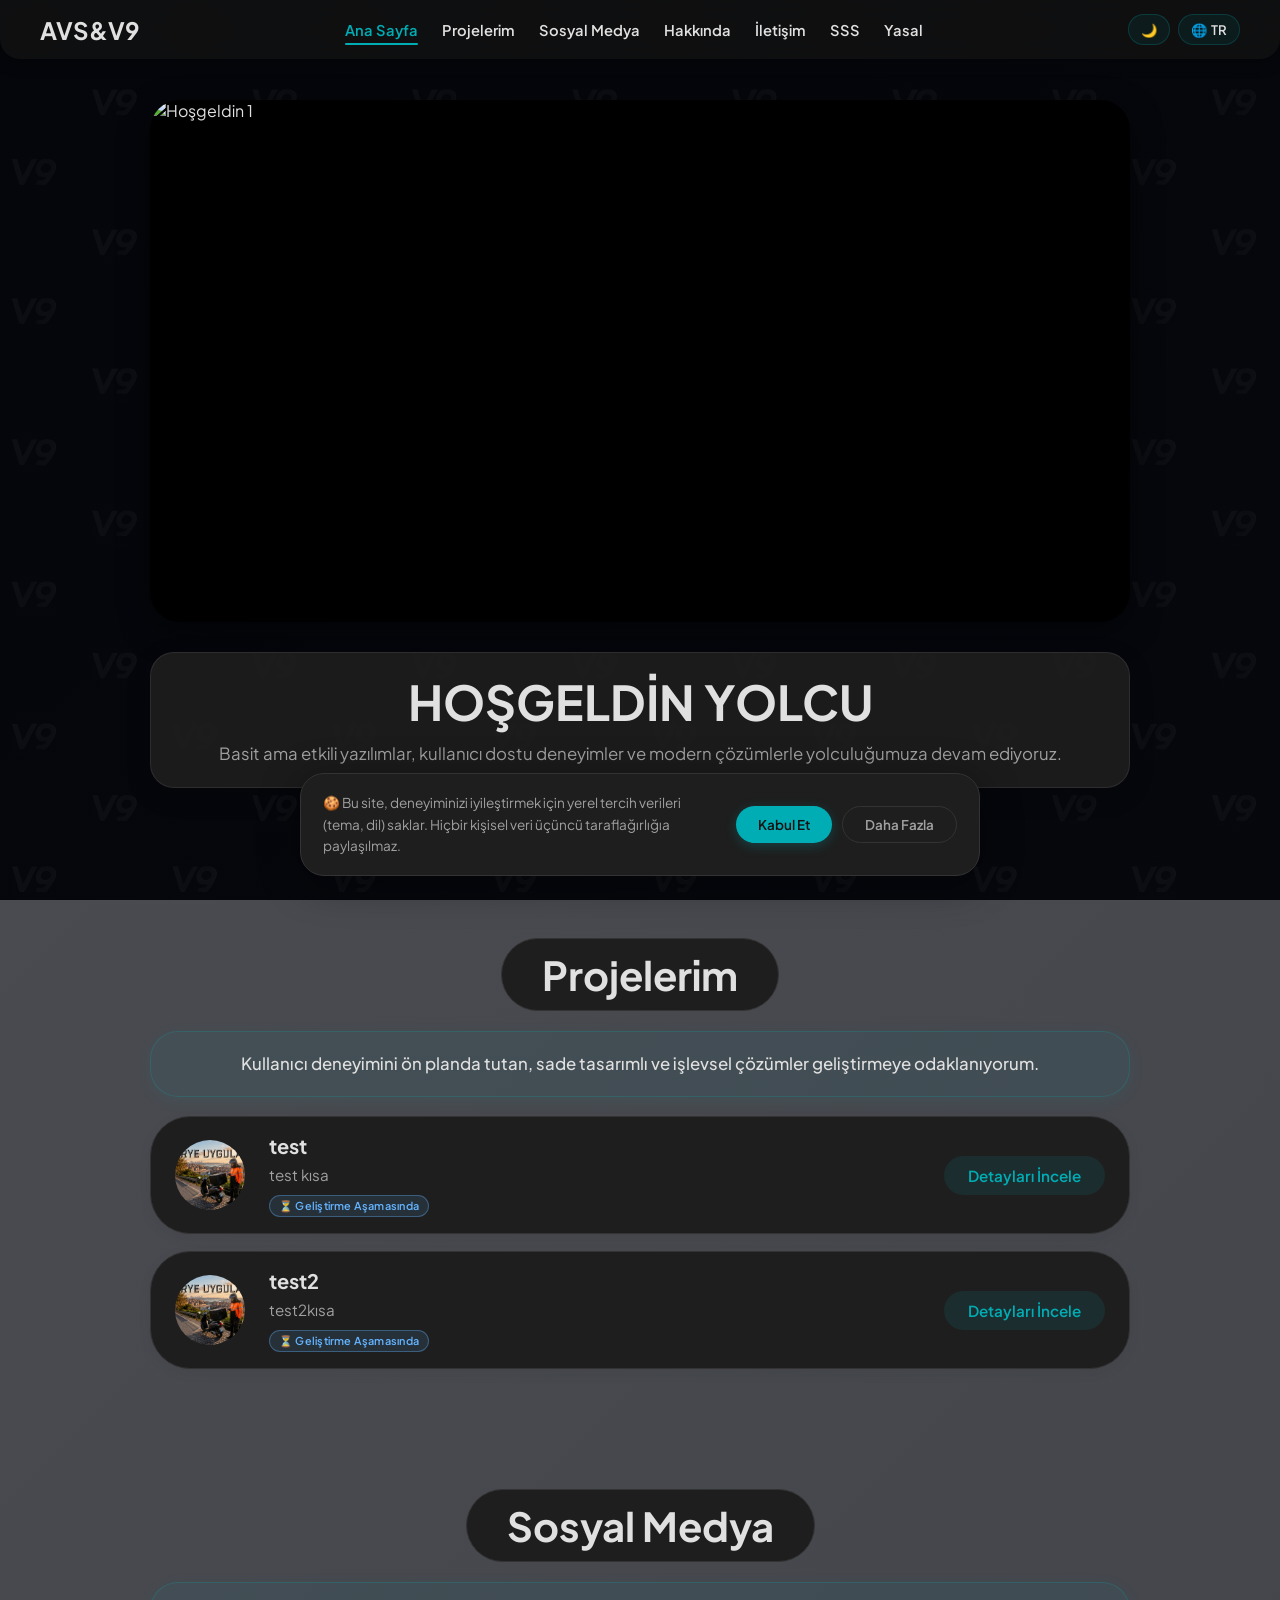
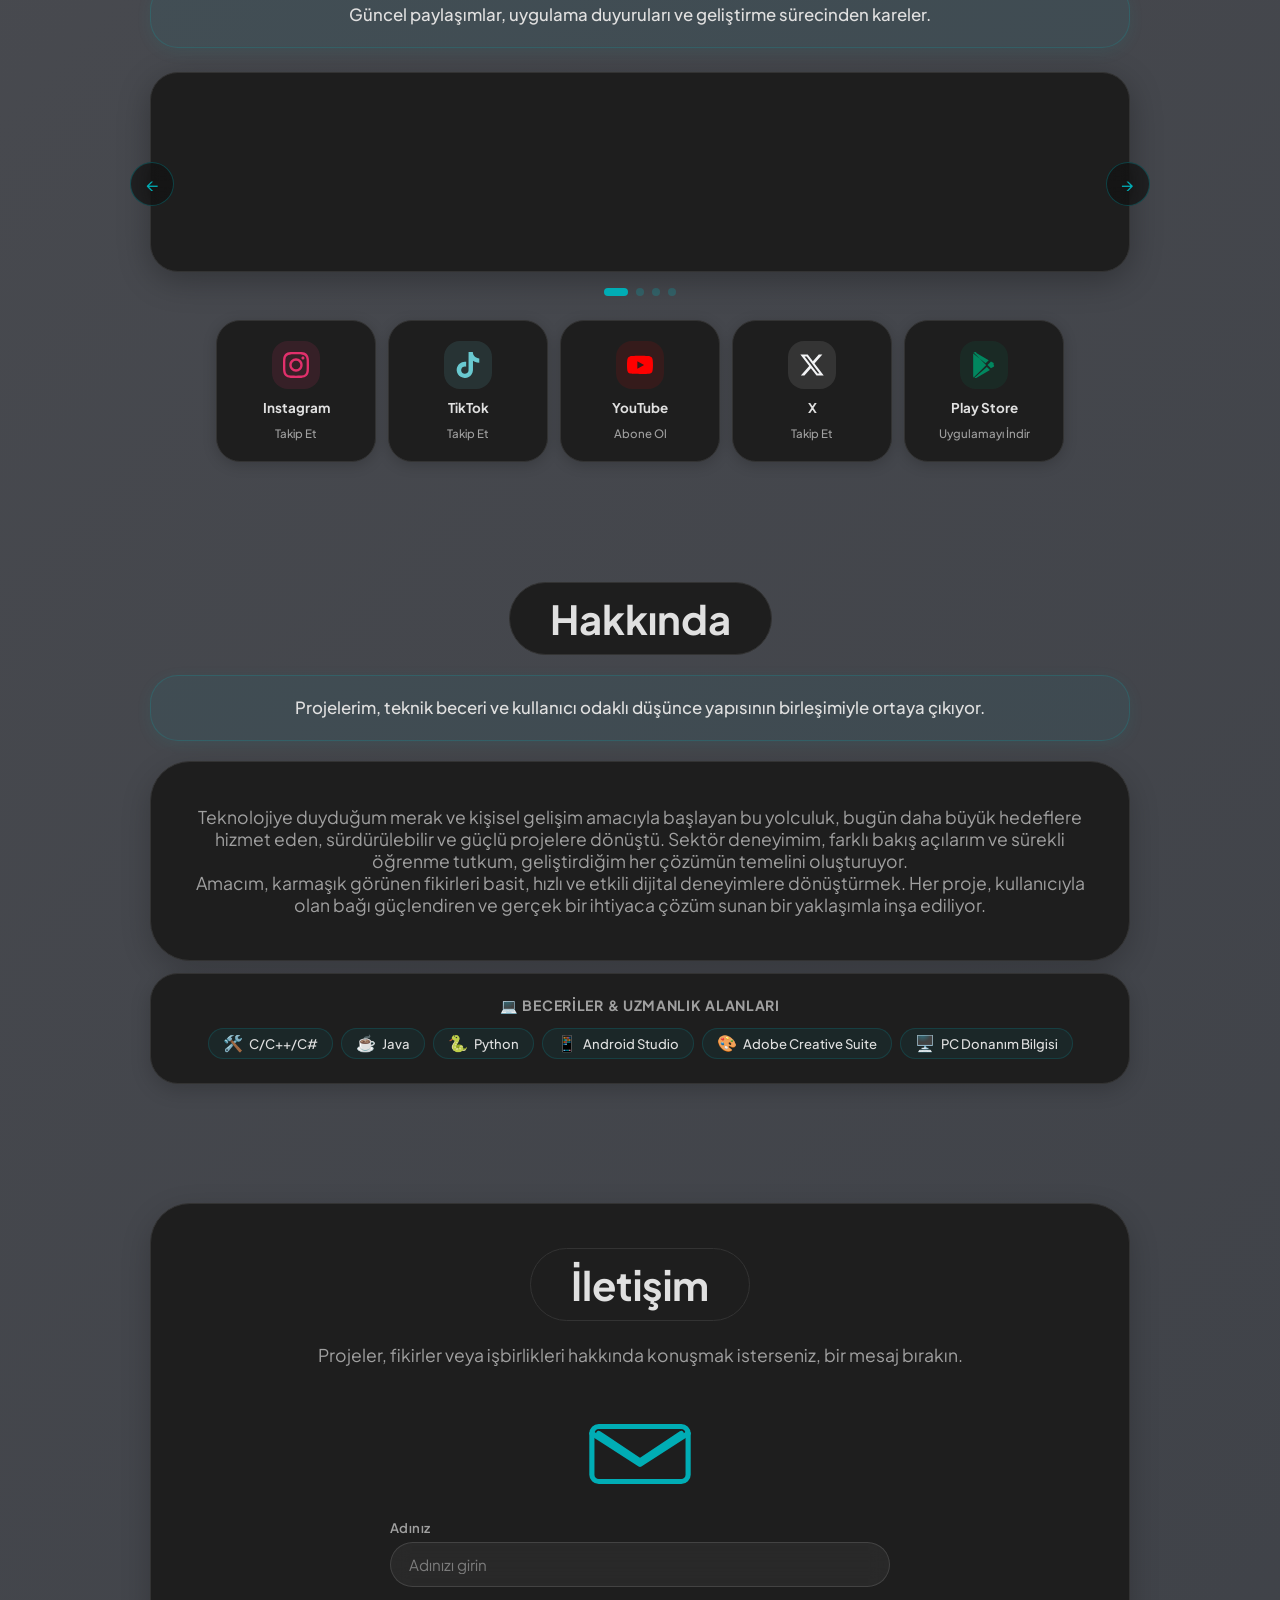
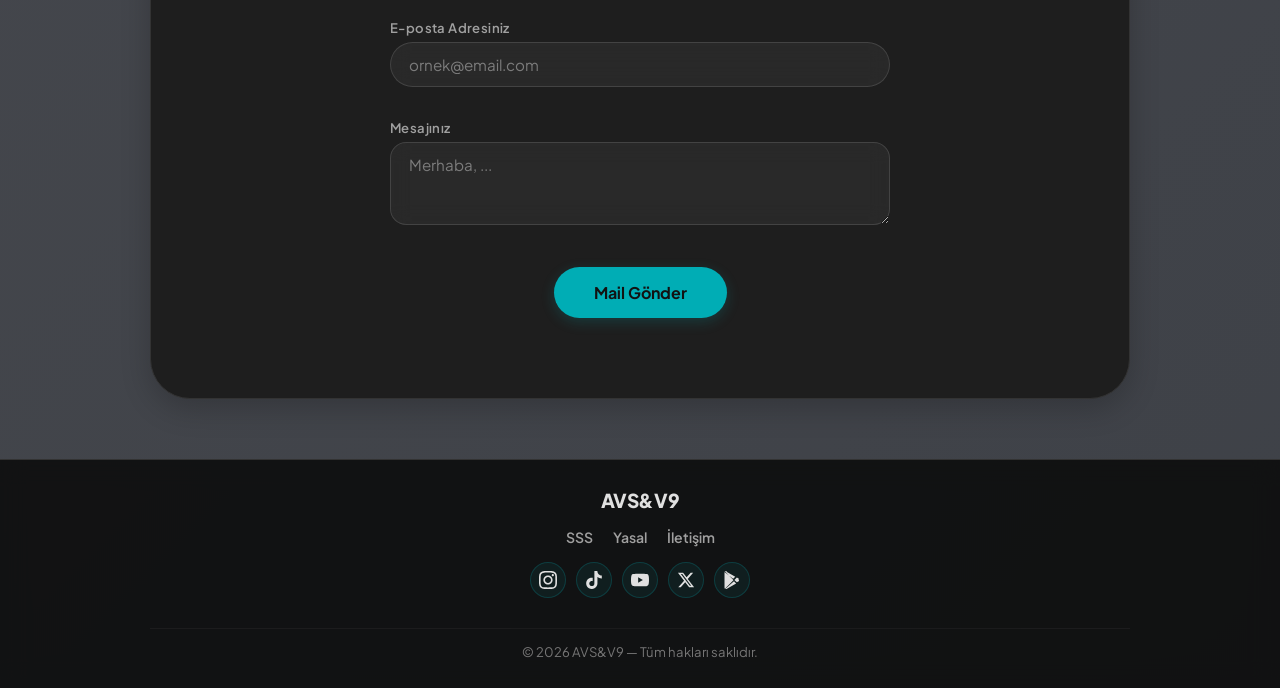
==== commit 99595745: "10.08/15.32" ====
--- a/index.html
+++ b/index.html
@@ -1,443 +1,443 @@
-<!DOCTYPE html>
-<html lang="tr" data-theme="dark">
-
-<head>
-    <meta charset="UTF-8">
-    <script>
-    window.onerror = function(msg, url, line, col, error) {
-        var errDiv = document.createElement('div');
-        errDiv.style.cssText = 'color:red; font-size:20px; z-index:99999; position:fixed; top:0; left:0; width:100%; background:black; padding:20px; border:2px solid red;';
-        errDiv.innerHTML = 'JS ERROR: ' + msg + '<br>Line: ' + line;
-        if(document.body) document.body.appendChild(errDiv);
-        else window.addEventListener('DOMContentLoaded', () => document.body.appendChild(errDiv));
-    };
-    </script>
-    <meta name="viewport" content="width=device-width, initial-scale=1.0">
-
-    <title>AVS � V9 Proje Sunum Sitesi</title>
-    <meta name="description" content="AVS&V9 � Modern mobil uygulamalar ve yaz�l�m projelerimiz.">
-    <meta name="robots" content="index, follow">
-    <link rel="canonical" href="https://avs-v9.vercel.app/">
-    <link rel="icon" type="image/png" href="resimler/site-ikonu.png">
-
-    <link rel="preload" as="image" href="resimler/arkaplan.png" fetchpriority="high">
-    <link rel="preload" as="image" href="resimler/anasayfa-hosgeldin-resmi1.jpg" fetchpriority="low">
-
-    <meta property="og:title" content="AVS � Mobil Uygulama Geli�tirici Portfolyosu | V9">
-    <meta property="og:description" content="AVS&V9 � Modern mobil uygulamalar ve yaz�l�m projelerim.">
-    <meta property="og:type" content="website">
-    <meta property="og:image" content="https://avs-v9.vercel.app/resimler/arkaplan.png">
-    <meta property="og:url" content="https://avs-v9.vercel.app/">
-
-    <!-- Twitter Cards -->
-    <meta name="twitter:card" content="summary_large_image">
-    <meta name="twitter:title" content="AVS � Mobil Uygulama Geli�tirici Portfolyosu | V9">
-    <meta name="twitter:description" content="AVS&V9 � Modern mobil uygulamalar ve yaz�l�m projelerim.">
-    <meta name="twitter:image" content="https://avs-v9.vercel.app/resimler/arkaplan.png">
-
-    <!-- JSON-LD Schema.org -->
-    <script type="application/ld+json">
-    {
-      "@context": "https://schema.org",
-      "@type": "Person",
-      "name": "AVS",
-      "url": "https://avs-v9.vercel.app/",
-      "sameAs": [
-        "https://instagram.com/avsv9_dev",
-        "https://x.com/avsv9_dev"
-      ],
-      "jobTitle": "Full-Stack Web & Mobile Developer",
-      "worksFor": {
-        "@type": "Organization",
-        "name": "V9"
-      }
-    }
-    </script>
-    <link rel="preconnect" href="https://fonts.googleapis.com">
-    <link rel="preconnect" href="https://fonts.gstatic.com" crossorigin>
-    <link rel="stylesheet"
-        href="https://fonts.googleapis.com/css2?family=Plus+Jakarta+Sans:ital,wght@0,300;0,400;0,500;0,600;0,700;0,800;1,400&display=swap">
-
-    <link rel="stylesheet" href="style.css">
-    <script src="script.js?v=1.2" defer></script>
-</head>
-
-<body>
-
-    <nav class="navbar" aria-label="Ana gezinti">
-        <div class="logo"> AVS&V9 </div>
-
-        <button class="hamburger" type="button" aria-label="Men�y� a�/kapat" aria-expanded="false"
-            aria-controls="nav-links">
-            <span class="bar"></span>
-            <span class="bar"></span>
-            <span class="bar"></span>
-        </button>
-
-        <ul class="nav-links" id="nav-links">
-            <li><a href="#anasayfa" data-i18n="nav.home">Ana Sayfa</a></li>
-            <li><a href="#projeler" data-i18n="nav.projects">Projelerim</a></li>
-            <li><a href="#sosyal-medya" data-i18n="nav.social">Sosyal Medya</a></li>
-            <li><a href="#hakkinda" data-i18n="nav.about">Hakk�nda</a></li>
-            <li><a href="#iletisim" data-i18n="nav.contact">�leti�im</a></li>
-            <li><a href="sss.html" data-i18n="nav.faq">SSS</a></li>
-            <li><a href="yasal.html" data-i18n="nav.legal">Yasal</a></li>
-        </ul>
-
-        <div class="nav-controls">
-            <button class="nav-ctrl-btn" id="themeToggle" aria-label="Temay� de�i�tir" title="Tema De�i�tir">
-                <span id="themeIcon">??</span>
-            </button>
-            <button class="nav-ctrl-btn" id="langToggle" aria-label="Dili de�i�tir" title="Change Language">
-                <span>??</span><span id="langLabel">TR</span>
-            </button>
-        </div>
-    </nav>
-
-    <main class="main-container">
-
-        <section id="anasayfa" class="section fullscreen snap-page">
-            <div class="slider-container">
-                <img src="resimler/anasayfa-hosgeldin-resmi1.jpg" class="slide active" alt="Ho�geldin 1"
-                    fetchpriority="high">
-                <img src="resimler/anasayfa-hosgeldin-resmi2.jpg" class="slide" alt="Ho�geldin 2" loading="lazy">
-                <img src="resimler/anasayfa-hosgeldin-resmi3.jpg" class="slide" alt="Ho�geldin 3" loading="lazy">
-                <img src="resimler/anasayfa-hosgeldin-resmi4.jpg" class="slide" alt="Ho�geldin 4" loading="lazy">
-            </div>
-            <div class="hero-text scroll-anim">
-                <div class="info-panel hero-panel">
-                    <h1 data-i18n="hero.title">HO�GELD�N YOLCU</h1>
-                    <p data-i18n="hero.subtitle">Basit ama etkili yaz�l�mlar, kullan�c� dostu deneyimler ve modern
-                        ��z�mlerle yolculu�umuza devam ediyoruz.</p>
-                </div>
-            </div>
-            <div class="scroll-indicator" aria-hidden="true">
-                <span data-i18n="hero.scroll">A�a�� Kayd�r</span>
-                <div class="arrow-down"></div>
-            </div>
-        </section>
-
-        <section id="projeler" class="section fullscreen snap-page">
-            <h2 class="section-title scroll-anim" data-i18n="projects.title">Projelerim</h2>
-            <div class="project-intro-box scroll-anim">
-                <p data-i18n="projects.intro">Kullan�c� deneyimini �n planda tutan, sade tasar�ml� ve i�levsel ��z�mler
-                    geli�tirmeye odaklan�yorum.</p>
-            </div>
-
-            <div class="projects-list">
-                <!-- Projeler script.js taraf�ndan buraya dinamik olarak eklenecek -->
-            </div>
-        </section>
-
-        <!-- ===== SOSYAL MEDYA & �NE �IKANLAR ===== -->
-        <section id="sosyal-medya" class="section fullscreen snap-page">
-            <h2 class="section-title scroll-anim" data-i18n="social.title">Sosyal Medya</h2>
-            <div class="project-intro-box sm-intro-box scroll-anim">
-                <p data-i18n="social.intro">G�ncel payla��mlar, uygulama duyurular� ve geli�tirme s�recinden kareler.
-                </p>
-            </div>
-
-            <!-- �ne ��kanlar Slider -->
-            <div class="sm-slider-wrapper scroll-anim">
-                <div class="sm-slider" id="smSlider">
-
-                    <!-- KART 1 -->
-                    <div class="sm-slide">
-                        <div class="sm-slide-img-wrap">
-                            <img src="resimler/sosyalmedya_post1.png" alt="Sosyal Medya Post 1" loading="lazy">
-                        </div>
-                        <div class="sm-slide-body">
-                            <div class="sm-platform-badge sm-badge-instagram">
-                                <svg class="sm-icon" viewBox="0 0 24 24" fill="currentColor" aria-hidden="true">
-                                    <path
-                                        d="M12 2.163c3.204 0 3.584.012 4.85.07 3.252.148 4.771 1.691 4.919 4.919.058 1.265.069 1.645.069 4.849 0 3.205-.012 3.584-.069 4.849-.149 3.225-1.664 4.771-4.919 4.919-1.266.058-1.644.07-4.85.07-3.204 0-3.584-.012-4.849-.07-3.26-.149-4.771-1.699-4.919-4.92-.058-1.265-.07-1.644-.07-4.849 0-3.204.013-3.583.07-4.849.149-3.227 1.664-4.771 4.919-4.919 1.266-.057 1.645-.069 4.849-.069zm0-2.163c-3.259 0-3.667.014-4.947.072-4.358.2-6.78 2.618-6.98 6.98-.059 1.281-.073 1.689-.073 4.948 0 3.259.014 3.668.072 4.948.2 4.358 2.618 6.78 6.98 6.98 1.281.058 1.689.072 4.948.072 3.259 0 3.668-.014 4.948-.072 4.354-.2 6.782-2.618 6.979-6.98.059-1.28.073-1.689.073-4.948 0-3.259-.014-3.667-.072-4.947-.196-4.354-2.617-6.78-6.979-6.98-1.281-.059-1.69-.073-4.949-.073zm0 5.838c-3.403 0-6.162 2.759-6.162 6.162s2.759 6.163 6.162 6.163 6.162-2.759 6.162-6.163c0-3.403-2.759-6.162-6.162-6.162zm0 10.162c-2.209 0-4-1.79-4-4 0-2.209 1.791-4 4-4s4 1.791 4 4c0 2.21-1.791 4-4 4zm6.406-11.845c-.796 0-1.441.645-1.441 1.44s.645 1.44 1.441 1.44c.795 0 1.439-.645 1.439-1.44s-.644-1.44-1.439-1.44z" />
-                                </svg>
-                                Instagram
-                            </div>
-                            <h3 class="sm-slide-title" data-i18n="social.slide1.title">?? V9 Kurye � Geli�tirme S�reci
-                            </h3>
-                            <p class="sm-slide-desc" data-i18n="social.slide1.desc">Ger�ek zamanl� harita
-                                entegrasyonunun sahne arkas�na dair �zel kareler ve teknik ayr�nt�lar.</p>
-                            <a href="#" class="sm-slide-btn" data-i18n="social.viewpost" target="_blank" rel="noopener">
-                                G�nderiyi �ncele ?
-                            </a>
-                        </div>
-                    </div>
-
-                    <!-- KART 2 -->
-                    <div class="sm-slide">
-                        <div class="sm-slide-img-wrap">
-                            <img src="resimler/sosyalmedya_post2.png" alt="Sosyal Medya Post 2" loading="lazy">
-                        </div>
-                        <div class="sm-slide-body">
-                            <div class="sm-platform-badge sm-badge-youtube">
-                                <svg class="sm-icon" viewBox="0 0 24 24" fill="currentColor" aria-hidden="true">
-                                    <path
-                                        d="M23.498 6.186a3.016 3.016 0 0 0-2.122-2.136C19.505 3.545 12 3.545 12 3.545s-7.505 0-9.377.505A3.017 3.017 0 0 0 .502 6.186C0 8.07 0 12 0 12s0 3.93.502 5.814a3.016 3.016 0 0 0 2.122 2.136c1.871.505 9.376.505 9.376.505s7.505 0 9.377-.505a3.015 3.015 0 0 0 2.122-2.136C24 15.93 24 12 24 12s0-3.93-.502-5.814zM9.545 15.568V8.432L15.818 12l-6.273 3.568z" />
-                                </svg>
-                                YouTube
-                            </div>
-                            <h3 class="sm-slide-title" data-i18n="social.slide2.title">?? Grup Konum V2 � Tan�t�m
-                                Videosu</h3>
-                            <p class="sm-slide-desc" data-i18n="social.slide2.desc">Low-latency GPS senkronizasyonu ve
-                                entegre sohbet �zelliklerini g�steren tam tan�t�m videosu.</p>
-                            <a href="#" class="sm-slide-btn" data-i18n="social.viewpost" target="_blank" rel="noopener">
-                                G�nderiyi �ncele ?
-                            </a>
-                        </div>
-                    </div>
-
-                    <!-- KART 3 -->
-                    <div class="sm-slide">
-                        <div class="sm-slide-img-wrap">
-                            <img src="resimler/sosyalmedya_post3.png" alt="Sosyal Medya Post 3" loading="lazy">
-                        </div>
-                        <div class="sm-slide-body">
-                            <div class="sm-platform-badge sm-badge-tiktok">
-                                <svg class="sm-icon" viewBox="0 0 24 24" fill="currentColor" aria-hidden="true">
-                                    <path
-                                        d="M12.525.02c1.31-.02 2.61-.01 3.91-.02.08 1.53.63 3.09 1.75 4.17 1.12 1.11 2.7 1.62 4.24 1.79v4.03c-1.44-.05-2.89-.35-4.2-.97-.57-.26-1.1-.59-1.62-.93-.01 2.92.01 5.84-.02 8.75-.08 1.4-.54 2.79-1.35 3.94-1.31 1.92-3.58 3.17-5.91 3.21-1.43.08-2.86-.31-4.08-1.03-2.02-1.19-3.44-3.37-3.65-5.71-.02-.5-.03-1-.01-1.49.18-1.9 1.12-3.72 2.58-4.96 1.66-1.44 3.98-2.13 6.15-1.72.02 1.48-.04 2.96-.04 4.44-.99-.32-2.15-.23-3.02.37-.63.41-1.11 1.04-1.36 1.75-.21.51-.15 1.07-.14 1.61.24 1.64 1.82 3.02 3.5 2.87 1.12-.01 2.19-.66 2.77-1.61.19-.33.4-.67.41-1.06.1-1.79.06-3.57.07-5.36.01-4.03-.01-8.05.02-12.07z" />
-                                </svg>
-                                TikTok
-                            </div>
-                            <h3 class="sm-slide-title" data-i18n="social.slide3.title">? Yeni G�ncelleme � Canl� Demo
-                            </h3>
-                            <p class="sm-slide-desc" data-i18n="social.slide3.desc">Son g�ncellemeyle gelen yeni
-                                �zelliklerin k�sa ve e�lenceli tan�t�m videosu.</p>
-                            <a href="#" class="sm-slide-btn" data-i18n="social.viewpost" target="_blank" rel="noopener">
-                                G�nderiyi �ncele ?
-                            </a>
-                        </div>
-                    </div>
-
-                </div>
-
-                <!-- Ok Tu�lar� -->
-                <button class="sm-arrow sm-arrow-prev" id="smPrev" aria-label="�nceki">&#8592;</button>
-                <button class="sm-arrow sm-arrow-next" id="smNext" aria-label="Sonraki">&#8594;</button>
-
-                <!-- Pagination Dots -->
-                <div class="sm-dots" id="smDots" role="tablist" aria-label="Slayt se�imi">
-                    <button class="sm-dot active" data-idx="0" role="tab" aria-selected="true"
-                        aria-label="Slayt 1"></button>
-                    <button class="sm-dot" data-idx="1" role="tab" aria-selected="false" aria-label="Slayt 2"></button>
-                    <button class="sm-dot" data-idx="2" role="tab" aria-selected="false" aria-label="Slayt 3"></button>
-                </div>
-            </div>
-
-            <!-- Sosyal Medya Ba�lant� Kartlar� -->
-            <div class="sm-grid scroll-anim">
-
-                <a href="#" class="sm-card sm-card-instagram" target="_blank" rel="noopener" aria-label="Instagram">
-                    <div class="sm-card-icon">
-                        <svg viewBox="0 0 24 24" fill="currentColor">
-                            <path
-                                d="M12 2.163c3.204 0 3.584.012 4.85.07 3.252.148 4.771 1.691 4.919 4.919.058 1.265.069 1.645.069 4.849 0 3.205-.012 3.584-.069 4.849-.149 3.225-1.664 4.771-4.919 4.919-1.266.058-1.644.07-4.85.07-3.204 0-3.584-.012-4.849-.07-3.26-.149-4.771-1.699-4.919-4.92-.058-1.265-.07-1.644-.07-4.849 0-3.204.013-3.583.07-4.849.149-3.227 1.664-4.771 4.919-4.919 1.266-.057 1.645-.069 4.849-.069zm0-2.163c-3.259 0-3.667.014-4.947.072-4.358.2-6.78 2.618-6.98 6.98-.059 1.281-.073 1.689-.073 4.948 0 3.259.014 3.668.072 4.948.2 4.358 2.618 6.78 6.98 6.98 1.281.058 1.689.072 4.948.072 3.259 0 3.668-.014 4.948-.072 4.354-.2 6.782-2.618 6.979-6.98.059-1.28.073-1.689.073-4.948 0-3.259-.014-3.667-.072-4.947-.196-4.354-2.617-6.78-6.979-6.98-1.281-.059-1.69-.073-4.949-.073zm0 5.838c-3.403 0-6.162 2.759-6.162 6.162s2.759 6.163 6.162 6.163 6.162-2.759 6.162-6.163c0-3.403-2.759-6.162-6.162-6.162zm0 10.162c-2.209 0-4-1.79-4-4 0-2.209 1.791-4 4-4s4 1.791 4 4c0 2.21-1.791 4-4 4zm6.406-11.845c-.796 0-1.441.645-1.441 1.44s.645 1.44 1.441 1.44c.795 0 1.439-.645 1.439-1.44s-.644-1.44-1.439-1.44z" />
-                        </svg>
-                    </div>
-                    <span class="sm-card-name">Instagram</span>
-                    <span class="sm-card-handle" data-i18n="social.follow">Takip Et</span>
-                </a>
-
-                <a href="#" class="sm-card sm-card-tiktok" target="_blank" rel="noopener" aria-label="TikTok">
-                    <div class="sm-card-icon">
-                        <svg viewBox="0 0 24 24" fill="currentColor">
-                            <path
-                                d="M12.525.02c1.31-.02 2.61-.01 3.91-.02.08 1.53.63 3.09 1.75 4.17 1.12 1.11 2.7 1.62 4.24 1.79v4.03c-1.44-.05-2.89-.35-4.2-.97-.57-.26-1.1-.59-1.62-.93-.01 2.92.01 5.84-.02 8.75-.08 1.4-.54 2.79-1.35 3.94-1.31 1.92-3.58 3.17-5.91 3.21-1.43.08-2.86-.31-4.08-1.03-2.02-1.19-3.44-3.37-3.65-5.71-.02-.5-.03-1-.01-1.49.18-1.9 1.12-3.72 2.58-4.96 1.66-1.44 3.98-2.13 6.15-1.72.02 1.48-.04 2.96-.04 4.44-.99-.32-2.15-.23-3.02.37-.63.41-1.11 1.04-1.36 1.75-.21.51-.15 1.07-.14 1.61.24 1.64 1.82 3.02 3.5 2.87 1.12-.01 2.19-.66 2.77-1.61.19-.33.4-.67.41-1.06.1-1.79.06-3.57.07-5.36.01-4.03-.01-8.05.02-12.07z" />
-                        </svg>
-                    </div>
-                    <span class="sm-card-name">TikTok</span>
-                    <span class="sm-card-handle" data-i18n="social.follow">Takip Et</span>
-                </a>
-
-                <a href="#" class="sm-card sm-card-youtube" target="_blank" rel="noopener" aria-label="YouTube">
-                    <div class="sm-card-icon">
-                        <svg viewBox="0 0 24 24" fill="currentColor">
-                            <path
-                                d="M23.498 6.186a3.016 3.016 0 0 0-2.122-2.136C19.505 3.545 12 3.545 12 3.545s-7.505 0-9.377.505A3.017 3.017 0 0 0 .502 6.186C0 8.07 0 12 0 12s0 3.93.502 5.814a3.016 3.016 0 0 0 2.122 2.136c1.871.505 9.376.505 9.376.505s7.505 0 9.377-.505a3.015 3.015 0 0 0 2.122-2.136C24 15.93 24 12 24 12s0-3.93-.502-5.814zM9.545 15.568V8.432L15.818 12l-6.273 3.568z" />
-                        </svg>
-                    </div>
-                    <span class="sm-card-name">YouTube</span>
-                    <span class="sm-card-handle" data-i18n="social.subscribe">Abone Ol</span>
-                </a>
-
-                <a href="#" class="sm-card sm-card-x" target="_blank" rel="noopener" aria-label="X">
-                    <div class="sm-card-icon">
-                        <svg viewBox="0 0 24 24" fill="currentColor">
-                            <path
-                                d="M18.244 2.25h3.308l-7.227 8.26 8.502 11.24H16.17l-5.214-6.817L4.99 21.75H1.68l7.73-8.835L1.254 2.25H8.08l4.713 6.231zm-1.161 17.52h1.833L7.084 4.126H5.117z" />
-                        </svg>
-                    </div>
-                    <span class="sm-card-name">X</span>
-                    <span class="sm-card-handle" data-i18n="social.follow">Takip Et</span>
-                </a>
-
-                <a href="#" class="sm-card sm-card-playstore" target="_blank" rel="noopener"
-                    aria-label="Google Play Store">
-                    <div class="sm-card-icon">
-                        <svg viewBox="0 0 24 24" fill="currentColor">
-                            <path
-                                d="M3.18 23.76c.28.16.6.24.93.24.4 0 .8-.1 1.15-.32l12.24-7.06-2.85-2.85-11.47 9.99zm-1.18-21.9v20.28c0 .5.15.95.42 1.31l.08.09 11.35-11.35v-.27L2.42.35l-.08.09C2.07.8 2 1.24 2 1.72v.14zM20.9 10.1l-2.46-1.42-3.21 3.21 3.21 3.21 2.48-1.43c.71-.41.71-1.16-.02-1.57zM4.11.56L16.35 7.62 13.5 10.47 2.03 1.48C2.3.93 2.7.56 3.18.32c.28-.16.6-.24.93-.24.4 0 .8.1 1.15.32l-.15.16z" />
-                        </svg>
-                    </div>
-                    <span class="sm-card-name">Play Store</span>
-                    <span class="sm-card-handle" data-i18n="social.getapp">Uygulamay� �ndir</span>
-                </a>
-
-            </div>
-        </section>
-        <!-- ===== /SOSYAL MEDYA ===== -->
-
-        <section id="hakkinda" class="section fullscreen snap-page">
-            <div class="about-content scroll-anim">
-                <h2 class="section-title" data-i18n="about.title">Hakk�nda</h2>
-                <div class="about-intro-box">
-                    <p data-i18n="about.intro">Geli�tirdi�im projeler, teknik beceri ve kullan�c� odakl� d���nme
-                        yakla��m�n�n birle�iminden do�uyor.</p>
-                </div>
-                <div class="about-oval-box">
-                    <p data-i18n="about.body1">Bu yolculuk, ki�isel geli�im ve teknolojiye duyulan merakla ba�lad�;
-                        bug�nse daha b�y�k hedeflere
-                        hizmet eden g��l� ve s�rd�r�lebilir projelere d�n��t�. Sekt�rdeki deneyimlerim, farkl� i�
-                        kollar�ndan gelen bak�� a��lar� ve s�rekli ��renme iste�im, ortaya koydu�um ��z�mlerin temelini
-                        olu�turuyor.</p>
-                    <p data-i18n="about.body2">Amac�m, karma��k g�r�nen fikirleri sade, h�zl� ve etkili dijital
-                        deneyimlere d�n��t�rmek. Her
-                        proje, kullan�c�yla kurulan ba�� g��lendiren ve ger�ek bir ihtiya�tan beslenen bir yakla��m
-                        �zerine in�a ediliyor.</p>
-                </div>
-
-                <!-- Beceriler & Bilgi Alanlar� -->
-                <div class="skills-box">
-                    <h3 class="skills-box-title" data-i18n="about.skills">?? Beceriler &amp; Bilgi Alanlar�</h3>
-                    <div class="skills-chips">
-                        <div class="skill-chip"><span>???</span> C/C++/C#</div>
-                        <div class="skill-chip"><span>?</span> Java</div>
-                        <div class="skill-chip"><span>??</span> Python</div>
-                        <div class="skill-chip"><span>??</span> Android Studio</div>
-                        <div class="skill-chip"><span>??</span> Adobe Creative Suite</div>
-                        <div class="skill-chip"><span>???</span> PC Donan�m Bilgisi</div>
-                    </div>
-                </div>
-            </div>
-        </section>
-
-        <section id="iletisim" class="section fullscreen snap-page">
-            <div class="contact-box scroll-anim">
-                <h2 class="section-title" data-i18n="contact.title">�leti�im</h2>
-                <p class="section-intro" data-i18n="contact.intro">Projeler, fikirler ya da i� birlikleri hakk�nda
-                    konu�mak isterseniz mesaj b�rak�n.</p>
-
-                <div class="contact-illustration" aria-hidden="true">
-                    <svg viewBox="0 0 64 64" aria-hidden="true" focusable="false">
-                        <path
-                            d="M8 16h48c2.2 0 4 1.8 4 4v24c0 2.2-1.8 4-4 4H8c-2.2 0-4-1.8-4-4V20c0-2.2 1.8-4 4-4Zm0 4 24 16 24-16"
-                            fill="none" stroke="currentColor" stroke-width="3" stroke-linecap="round"
-                            stroke-linejoin="round" />
-                        <path d="M60 20 32 38 4 20" fill="none" stroke="currentColor" stroke-width="3"
-                            stroke-linecap="round" stroke-linejoin="round" />
-                    </svg>
-                </div>
-
-                <!-- G�rsel do�rulamal� form alanlar� -->
-                <div class="contact-form">
-                    <div class="form-field" id="nameField">
-                        <label for="contactName" data-i18n="contact.name">Ad�n�z</label>
-                        <input type="text" id="contactName" placeholder="Ad�n�z� girin" autocomplete="name">
-                        <span class="field-hint" id="nameHint"></span>
-                    </div>
-                    <div class="form-field" id="emailField">
-                        <label for="contactEmail" data-i18n="contact.email">E-posta Adresiniz</label>
-                        <input type="email" id="contactEmail" placeholder="ornek@email.com" autocomplete="email">
-                        <span class="field-hint" id="emailHint"></span>
-                    </div>
-                    <div class="form-field" id="messageField">
-                        <label for="contactMessage" data-i18n="contact.message">Mesaj�n�z</label>
-                        <textarea id="contactMessage" placeholder="Merhaba, ..." rows="3" autocomplete="off"></textarea>
-                        <span class="field-hint" id="messageHint"></span>
-                    </div>
-                </div>
-
-                <button type="button" class="oval-btn" id="contactButton" data-i18n="contact.send">E-posta
-                    G�nder</button>
-                <div class="contact-status" id="contactStatus" role="status" aria-live="polite"></div>
-            </div>
-
-            <div class="verification-modal" id="verificationModal" aria-hidden="true" inert>
-                <div class="verification-card" role="dialog" aria-modal="true" aria-labelledby="verificationTitle">
-                    <h3 id="verificationTitle" data-i18n="captcha.title">G�venlik do�rulamas�</h3>
-                    <p id="verificationIntro" data-i18n="captcha.intro">Bir do�rulama i�lemi yap�n.</p>
-
-                    <div class="challenge-panel" id="mathChallenge">
-                        <div class="math-stage">
-                            <div class="math-question-display" id="mathQuestion" aria-live="polite">Y�kleniyor...</div>
-                            <div class="math-input-row">
-                                <input type="number" id="mathAnswer" class="math-input" placeholder="?"
-                                    autocomplete="off" inputmode="numeric" min="0" max="999"
-                                    aria-label="Matematik cevab�">
-                                <span class="math-icon" id="mathCheckIcon" aria-live="polite"></span>
-                            </div>
-                        </div>
-                    </div>
-
-                    <p class="captcha-status" id="captchaStatus" data-i18n="captcha.hint">A�a��daki soruyu cevaplay�n.
-                    </p>
-                    <div class="verification-actions">
-                        <button type="button" class="verify-btn" id="verifyButton" data-i18n="captcha.continue">Devam
-                            Et</button>
-                        <button type="button" class="cancel-btn" id="cancelButton"
-                            data-i18n="captcha.cancel">�ptal</button>
-                    </div>
-                </div>
-            </div>
-        </section>
-
-    </main>
-
-    <!-- Footer -->
-    <footer class="site-footer">
-        <div class="footer-inner">
-            <div class="footer-brand">AVS&amp;V9</div>
-            <nav class="footer-links" aria-label="Alt gezinti">
-                <a href="sss.html" data-i18n="nav.faq">SSS</a>
-                <a href="yasal.html" data-i18n="nav.legal">Yasal Bilgiler</a>
-                <a href="#iletisim" data-i18n="nav.contact">�leti�im</a>
-            </nav>
-            <div class="footer-social" aria-label="Sosyal Medya Ba�lant�lar�">
-                <a href="#" target="_blank" rel="noopener" aria-label="Instagram" class="footer-social-link">
-                    <svg viewBox="0 0 24 24" fill="currentColor"><path d="M12 2.163c3.204 0 3.584.012 4.85.07 3.252.148 4.771 1.691 4.919 4.919.058 1.265.069 1.645.069 4.849 0 3.205-.012 3.584-.069 4.849-.149 3.225-1.664 4.771-4.919 4.919-1.266.058-1.644.07-4.85.07-3.204 0-3.584-.012-4.849-.07-3.26-.149-4.771-1.699-4.919-4.92-.058-1.265-.07-1.644-.07-4.849 0-3.204.013-3.583.07-4.849.149-3.227 1.664-4.771 4.919-4.919 1.266-.057 1.645-.069 4.849-.069zm0-2.163c-3.259 0-3.667.014-4.947.072-4.358.2-6.78 2.618-6.98 6.98-.059 1.281-.073 1.689-.073 4.948 0 3.259.014 3.668.072 4.948.2 4.358 2.618 6.78 6.98 6.98 1.281.058 1.689.072 4.948.072 3.259 0 3.668-.014 4.948-.072 4.354-.2 6.782-2.618 6.979-6.98.059-1.28.073-1.689.073-4.948 0-3.259-.014-3.667-.072-4.947-.196-4.354-2.617-6.78-6.979-6.98-1.281-.059-1.69-.073-4.949-.073zm0 5.838c-3.403 0-6.162 2.759-6.162 6.162s2.759 6.163 6.162 6.163 6.162-2.759 6.162-6.163c0-3.403-2.759-6.162-6.162-6.162zm0 10.162c-2.209 0-4-1.79-4-4 0-2.209 1.791-4 4-4s4 1.791 4 4c0 2.21-1.791 4-4 4zm6.406-11.845c-.796 0-1.441.645-1.441 1.44s.645 1.44 1.441 1.44c.795 0 1.439-.645 1.439-1.44s-.644-1.44-1.439-1.44z"/></svg>
-                </a>
-                <a href="#" target="_blank" rel="noopener" aria-label="TikTok" class="footer-social-link">
-                    <svg viewBox="0 0 24 24" fill="currentColor"><path d="M12.525.02c1.31-.02 2.61-.01 3.91-.02.08 1.53.63 3.09 1.75 4.17 1.12 1.11 2.7 1.62 4.24 1.79v4.03c-1.44-.05-2.89-.35-4.2-.97-.57-.26-1.1-.59-1.62-.93-.01 2.92.01 5.84-.02 8.75-.08 1.4-.54 2.79-1.35 3.94-1.31 1.92-3.58 3.17-5.91 3.21-1.43.08-2.86-.31-4.08-1.03-2.02-1.19-3.44-3.37-3.65-5.71-.02-.5-.03-1-.01-1.49.18-1.9 1.12-3.72 2.58-4.96 1.66-1.44 3.98-2.13 6.15-1.72.02 1.48-.04 2.96-.04 4.44-.99-.32-2.15-.23-3.02.37-.63.41-1.11 1.04-1.36 1.75-.21.51-.15 1.07-.14 1.61.24 1.64 1.82 3.02 3.5 2.87 1.12-.01 2.19-.66 2.77-1.61.19-.33.4-.67.41-1.06.1-1.79.06-3.57.07-5.36.01-4.03-.01-8.05.02-12.07z"/></svg>
-                </a>
-                <a href="#" target="_blank" rel="noopener" aria-label="YouTube" class="footer-social-link">
-                    <svg viewBox="0 0 24 24" fill="currentColor"><path d="M23.498 6.186a3.016 3.016 0 0 0-2.122-2.136C19.505 3.545 12 3.545 12 3.545s-7.505 0-9.377.505A3.017 3.017 0 0 0 .502 6.186C0 8.07 0 12 0 12s0 3.93.502 5.814a3.016 3.016 0 0 0 2.122 2.136c1.871.505 9.376.505 9.376.505s7.505 0 9.377-.505a3.015 3.015 0 0 0 2.122-2.136C24 15.93 24 12 24 12s0-3.93-.502-5.814zM9.545 15.568V8.432L15.818 12l-6.273 3.568z"/></svg>
-                </a>
-                <a href="#" target="_blank" rel="noopener" aria-label="X" class="footer-social-link">
-                    <svg viewBox="0 0 24 24" fill="currentColor"><path d="M18.244 2.25h3.308l-7.227 8.26 8.502 11.24H16.17l-5.214-6.817L4.99 21.75H1.68l7.73-8.835L1.254 2.25H8.08l4.713 6.231zm-1.161 17.52h1.833L7.084 4.126H5.117z"/></svg>
-                </a>
-                <a href="#" target="_blank" rel="noopener" aria-label="Google Play Store" class="footer-social-link">
-                    <svg viewBox="0 0 24 24" fill="currentColor"><path d="M3.18 23.76c.28.16.6.24.93.24.4 0 .8-.1 1.15-.32l12.24-7.06-2.85-2.85-11.47 9.99zm-1.18-21.9v20.28c0 .5.15.95.42 1.31l.08.09 11.35-11.35v-.27L2.42.35l-.08.09C2.07.8 2 1.24 2 1.72v.14zM20.9 10.1l-2.46-1.42-3.21 3.21 3.21 3.21 2.48-1.43c.71-.41.71-1.16-.02-1.57zM4.11.56L16.35 7.62 13.5 10.47 2.03 1.48C2.3.93 2.7.56 3.18.32c.28-.16.6-.24.93-.24.4 0 .8.1 1.15.32l-.15.16z"/></svg>
-                </a>
-            </div>
-            <p class="footer-copy" data-i18n="footer.copy">� 2026 AVS&amp;V9 � T�m haklar� sakl�d�r.</p>
-        </div>
-    </footer>
-
-    <!-- �erez Banner -->
-    <div class="cookie-banner" id="cookieBanner" role="region" aria-label="�erez bildirimi">
-        <div class="cookie-inner">
-            <p class="cookie-text" data-i18n="cookie.text">
-                ?? Bu site, deneyiminizi iyile�tirmek i�in yerel tercih verileri (tema, dil) saklar.
-                Hi�bir ki�isel veri ���nc� tarafla��rl���a payla��lmaz.
-            </p>
-            <div class="cookie-actions">
-                <button class="cookie-btn cookie-accept" id="cookieAccept" data-i18n="cookie.accept">Kabul Et</button>
-                <a href="yasal.html" class="cookie-btn cookie-settings" data-i18n="cookie.more">Daha Fazla</a>
-            </div>
-        </div>
-    </div>
-
-</body>
-
-</html>
+<!DOCTYPE html>
+<html lang="tr" data-theme="dark">
+
+<head>
+    <meta charset="UTF-8">
+    <script>
+    window.onerror = function(msg, url, line, col, error) {
+        var errDiv = document.createElement('div');
+        errDiv.style.cssText = 'color:red; font-size:20px; z-index:99999; position:fixed; top:0; left:0; width:100%; background:black; padding:20px; border:2px solid red;';
+        errDiv.innerHTML = 'JS ERROR: ' + msg + '<br>Line: ' + line;
+        if(document.body) document.body.appendChild(errDiv);
+        else window.addEventListener('DOMContentLoaded', () => document.body.appendChild(errDiv));
+    };
+    </script>
+    <meta name="viewport" content="width=device-width, initial-scale=1.0">
+
+    <title>AVS — V9 Proje Sunum Sitesi</title>
+    <meta name="description" content="AVS&V9 — Modern mobil uygulamalar ve yazılım projelerimiz.">
+    <meta name="robots" content="index, follow">
+    <link rel="canonical" href="https://avs-v9.vercel.app/">
+    <link rel="icon" type="image/png" href="resimler/site-ikonu.png">
+
+    <link rel="preload" as="image" href="resimler/arkaplan.png" fetchpriority="high">
+    <link rel="preload" as="image" href="resimler/anasayfa-hosgeldin-resmi1.jpg" fetchpriority="low">
+
+    <meta property="og:title" content="AVS — Mobil Uygulama Geliştirici Portfolyosu | V9">
+    <meta property="og:description" content="AVS&V9 — Modern mobil uygulamalar ve yazılım projelerim.">
+    <meta property="og:type" content="website">
+    <meta property="og:image" content="https://avs-v9.vercel.app/resimler/arkaplan.png">
+    <meta property="og:url" content="https://avs-v9.vercel.app/">
+
+    <!-- Twitter Cards -->
+    <meta name="twitter:card" content="summary_large_image">
+    <meta name="twitter:title" content="AVS — Mobil Uygulama Geliştirici Portfolyosu | V9">
+    <meta name="twitter:description" content="AVS&V9 — Modern mobil uygulamalar ve yazılım projelerim.">
+    <meta name="twitter:image" content="https://avs-v9.vercel.app/resimler/arkaplan.png">
+
+    <!-- JSON-LD Schema.org -->
+    <script type="application/ld+json">
+    {
+      "@context": "https://schema.org",
+      "@type": "Person",
+      "name": "AVS",
+      "url": "https://avs-v9.vercel.app/",
+      "sameAs": [
+        "https://instagram.com/avsv9_dev",
+        "https://x.com/avsv9_dev"
+      ],
+      "jobTitle": "Full-Stack Web & Mobile Developer",
+      "worksFor": {
+        "@type": "Organization",
+        "name": "V9"
+      }
+    }
+    </script>
+    <link rel="preconnect" href="https://fonts.googleapis.com">
+    <link rel="preconnect" href="https://fonts.gstatic.com" crossorigin>
+    <link rel="stylesheet"
+        href="https://fonts.googleapis.com/css2?family=Plus+Jakarta+Sans:ital,wght@0,300;0,400;0,500;0,600;0,700;0,800;1,400&display=swap">
+
+    <link rel="stylesheet" href="style.css">
+    <script src="script.js?v=1.2" defer></script>
+</head>
+
+<body>
+
+    <nav class="navbar" aria-label="Ana gezinti">
+        <div class="logo"> AVS&V9 </div>
+
+        <button class="hamburger" type="button" aria-label="Menüyü aç/kapat" aria-expanded="false"
+            aria-controls="nav-links">
+            <span class="bar"></span>
+            <span class="bar"></span>
+            <span class="bar"></span>
+        </button>
+
+        <ul class="nav-links" id="nav-links">
+            <li><a href="#anasayfa" data-i18n="nav.home">Ana Sayfa</a></li>
+            <li><a href="#projeler" data-i18n="nav.projects">Projelerim</a></li>
+            <li><a href="#sosyal-medya" data-i18n="nav.social">Sosyal Medya</a></li>
+            <li><a href="#hakkinda" data-i18n="nav.about">Hakkında</a></li>
+            <li><a href="#iletisim" data-i18n="nav.contact">İletişim</a></li>
+            <li><a href="sss.html" data-i18n="nav.faq">SSS</a></li>
+            <li><a href="yasal.html" data-i18n="nav.legal">Yasal</a></li>
+        </ul>
+
+        <div class="nav-controls">
+            <button class="nav-ctrl-btn" id="themeToggle" aria-label="Temayı değiştir" title="Tema Değiştir">
+                <span id="themeIcon">🌙</span>
+            </button>
+            <button class="nav-ctrl-btn" id="langToggle" aria-label="Dili değiştir" title="Change Language">
+                <span>🌐</span><span id="langLabel">TR</span>
+            </button>
+        </div>
+    </nav>
+
+    <main class="main-container">
+
+        <section id="anasayfa" class="section fullscreen snap-page">
+            <div class="slider-container">
+                <img src="resimler/anasayfa-hosgeldin-resmi1.jpg" class="slide active" alt="Hoşgeldin 1"
+                    fetchpriority="high">
+                <img src="resimler/anasayfa-hosgeldin-resmi2.jpg" class="slide" alt="Hoşgeldin 2" loading="lazy">
+                <img src="resimler/anasayfa-hosgeldin-resmi3.jpg" class="slide" alt="Hoşgeldin 3" loading="lazy">
+                <img src="resimler/anasayfa-hosgeldin-resmi4.jpg" class="slide" alt="Hoşgeldin 4" loading="lazy">
+            </div>
+            <div class="hero-text scroll-anim">
+                <div class="info-panel hero-panel">
+                    <h1 data-i18n="hero.title">HOŞGELDİN YOLCU</h1>
+                    <p data-i18n="hero.subtitle">Basit ama etkili yazılımlar, kullanıcı dostu deneyimler ve modern
+                        çözümlerle yolculuğumuza devam ediyoruz.</p>
+                </div>
+            </div>
+            <div class="scroll-indicator" aria-hidden="true">
+                <span data-i18n="hero.scroll">Aşağı Kaydır</span>
+                <div class="arrow-down"></div>
+            </div>
+        </section>
+
+        <section id="projeler" class="section fullscreen snap-page">
+            <h2 class="section-title scroll-anim" data-i18n="projects.title">Projelerim</h2>
+            <div class="project-intro-box scroll-anim">
+                <p data-i18n="projects.intro">Kullanıcı deneyimini ön planda tutan, sade tasarımlı ve işlevsel çözümler
+                    geliştirmeye odaklanıyorum.</p>
+            </div>
+
+            <div class="projects-list">
+                <!-- Projeler script.js tarafından buraya dinamik olarak eklenecek -->
+            </div>
+        </section>
+
+        <!-- ===== SOSYAL MEDYA & ÖNE ÇIKANLAR ===== -->
+        <section id="sosyal-medya" class="section fullscreen snap-page">
+            <h2 class="section-title scroll-anim" data-i18n="social.title">Sosyal Medya</h2>
+            <div class="project-intro-box sm-intro-box scroll-anim">
+                <p data-i18n="social.intro">Güncel paylaşımlar, uygulama duyuruları ve geliştirme sürecinden kareler.
+                </p>
+            </div>
+
+            <!-- Öne Çıkanlar Slider -->
+            <div class="sm-slider-wrapper scroll-anim">
+                <div class="sm-slider" id="smSlider">
+
+                    <!-- KART 1 -->
+                    <div class="sm-slide">
+                        <div class="sm-slide-img-wrap">
+                            <img src="resimler/sosyalmedya_post1.png" alt="Sosyal Medya Post 1" loading="lazy">
+                        </div>
+                        <div class="sm-slide-body">
+                            <div class="sm-platform-badge sm-badge-instagram">
+                                <svg class="sm-icon" viewBox="0 0 24 24" fill="currentColor" aria-hidden="true">
+                                    <path
+                                        d="M12 2.163c3.204 0 3.584.012 4.85.07 3.252.148 4.771 1.691 4.919 4.919.058 1.265.069 1.645.069 4.849 0 3.205-.012 3.584-.069 4.849-.149 3.225-1.664 4.771-4.919 4.919-1.266.058-1.644.07-4.85.07-3.204 0-3.584-.012-4.849-.07-3.26-.149-4.771-1.699-4.919-4.92-.058-1.265-.07-1.644-.07-4.849 0-3.204.013-3.583.07-4.849.149-3.227 1.664-4.771 4.919-4.919 1.266-.057 1.645-.069 4.849-.069zm0-2.163c-3.259 0-3.667.014-4.947.072-4.358.2-6.78 2.618-6.98 6.98-.059 1.281-.073 1.689-.073 4.948 0 3.259.014 3.668.072 4.948.2 4.358 2.618 6.78 6.98 6.98 1.281.058 1.689.072 4.948.072 3.259 0 3.668-.014 4.948-.072 4.354-.2 6.782-2.618 6.979-6.98.059-1.28.073-1.689.073-4.948 0-3.259-.014-3.667-.072-4.947-.196-4.354-2.617-6.78-6.979-6.98-1.281-.059-1.69-.073-4.949-.073zm0 5.838c-3.403 0-6.162 2.759-6.162 6.162s2.759 6.163 6.162 6.163 6.162-2.759 6.162-6.163c0-3.403-2.759-6.162-6.162-6.162zm0 10.162c-2.209 0-4-1.79-4-4 0-2.209 1.791-4 4-4s4 1.791 4 4c0 2.21-1.791 4-4 4zm6.406-11.845c-.796 0-1.441.645-1.441 1.44s.645 1.44 1.441 1.44c.795 0 1.439-.645 1.439-1.44s-.644-1.44-1.439-1.44z" />
+                                </svg>
+                                Instagram
+                            </div>
+                            <h3 class="sm-slide-title" data-i18n="social.slide1.title">🚀 V9 Kurye — Geliştirme Süreci
+                            </h3>
+                            <p class="sm-slide-desc" data-i18n="social.slide1.desc">Gerçek zamanlı harita
+                                entegrasyonunun sahne arkasına dair özel kareler ve teknik ayrıntılar.</p>
+                            <a href="#" class="sm-slide-btn" data-i18n="social.viewpost" target="_blank" rel="noopener">
+                                Gönderiyi İncele ↗
+                            </a>
+                        </div>
+                    </div>
+
+                    <!-- KART 2 -->
+                    <div class="sm-slide">
+                        <div class="sm-slide-img-wrap">
+                            <img src="resimler/sosyalmedya_post2.png" alt="Sosyal Medya Post 2" loading="lazy">
+                        </div>
+                        <div class="sm-slide-body">
+                            <div class="sm-platform-badge sm-badge-youtube">
+                                <svg class="sm-icon" viewBox="0 0 24 24" fill="currentColor" aria-hidden="true">
+                                    <path
+                                        d="M23.498 6.186a3.016 3.016 0 0 0-2.122-2.136C19.505 3.545 12 3.545 12 3.545s-7.505 0-9.377.505A3.017 3.017 0 0 0 .502 6.186C0 8.07 0 12 0 12s0 3.93.502 5.814a3.016 3.016 0 0 0 2.122 2.136c1.871.505 9.376.505 9.376.505s7.505 0 9.377-.505a3.015 3.015 0 0 0 2.122-2.136C24 15.93 24 12 24 12s0-3.93-.502-5.814zM9.545 15.568V8.432L15.818 12l-6.273 3.568z" />
+                                </svg>
+                                YouTube
+                            </div>
+                            <h3 class="sm-slide-title" data-i18n="social.slide2.title">📍 Grup Konum V2 — Tanıtım
+                                Videosu</h3>
+                            <p class="sm-slide-desc" data-i18n="social.slide2.desc">Low-latency GPS senkronizasyonu ve
+                                entegre sohbet özelliklerini gösteren tam tanıtım videosu.</p>
+                            <a href="#" class="sm-slide-btn" data-i18n="social.viewpost" target="_blank" rel="noopener">
+                                Gönderiyi İncele ↗
+                            </a>
+                        </div>
+                    </div>
+
+                    <!-- KART 3 -->
+                    <div class="sm-slide">
+                        <div class="sm-slide-img-wrap">
+                            <img src="resimler/sosyalmedya_post3.png" alt="Sosyal Medya Post 3" loading="lazy">
+                        </div>
+                        <div class="sm-slide-body">
+                            <div class="sm-platform-badge sm-badge-tiktok">
+                                <svg class="sm-icon" viewBox="0 0 24 24" fill="currentColor" aria-hidden="true">
+                                    <path
+                                        d="M12.525.02c1.31-.02 2.61-.01 3.91-.02.08 1.53.63 3.09 1.75 4.17 1.12 1.11 2.7 1.62 4.24 1.79v4.03c-1.44-.05-2.89-.35-4.2-.97-.57-.26-1.1-.59-1.62-.93-.01 2.92.01 5.84-.02 8.75-.08 1.4-.54 2.79-1.35 3.94-1.31 1.92-3.58 3.17-5.91 3.21-1.43.08-2.86-.31-4.08-1.03-2.02-1.19-3.44-3.37-3.65-5.71-.02-.5-.03-1-.01-1.49.18-1.9 1.12-3.72 2.58-4.96 1.66-1.44 3.98-2.13 6.15-1.72.02 1.48-.04 2.96-.04 4.44-.99-.32-2.15-.23-3.02.37-.63.41-1.11 1.04-1.36 1.75-.21.51-.15 1.07-.14 1.61.24 1.64 1.82 3.02 3.5 2.87 1.12-.01 2.19-.66 2.77-1.61.19-.33.4-.67.41-1.06.1-1.79.06-3.57.07-5.36.01-4.03-.01-8.05.02-12.07z" />
+                                </svg>
+                                TikTok
+                            </div>
+                            <h3 class="sm-slide-title" data-i18n="social.slide3.title">⚡ Yeni Güncelleme — Canlı Demo
+                            </h3>
+                            <p class="sm-slide-desc" data-i18n="social.slide3.desc">Son güncellemeyle gelen yeni
+                                özelliklerin kısa ve eğlenceli tanıtım videosu.</p>
+                            <a href="#" class="sm-slide-btn" data-i18n="social.viewpost" target="_blank" rel="noopener">
+                                Gönderiyi İncele ↗
+                            </a>
+                        </div>
+                    </div>
+
+                </div>
+
+                <!-- Ok Tuşları -->
+                <button class="sm-arrow sm-arrow-prev" id="smPrev" aria-label="Önceki">&#8592;</button>
+                <button class="sm-arrow sm-arrow-next" id="smNext" aria-label="Sonraki">&#8594;</button>
+
+                <!-- Pagination Dots -->
+                <div class="sm-dots" id="smDots" role="tablist" aria-label="Slayt seçimi">
+                    <button class="sm-dot active" data-idx="0" role="tab" aria-selected="true"
+                        aria-label="Slayt 1"></button>
+                    <button class="sm-dot" data-idx="1" role="tab" aria-selected="false" aria-label="Slayt 2"></button>
+                    <button class="sm-dot" data-idx="2" role="tab" aria-selected="false" aria-label="Slayt 3"></button>
+                </div>
+            </div>
+
+            <!-- Sosyal Medya Bağlantı Kartları -->
+            <div class="sm-grid scroll-anim">
+
+                <a href="#" class="sm-card sm-card-instagram" target="_blank" rel="noopener" aria-label="Instagram">
+                    <div class="sm-card-icon">
+                        <svg viewBox="0 0 24 24" fill="currentColor">
+                            <path
+                                d="M12 2.163c3.204 0 3.584.012 4.85.07 3.252.148 4.771 1.691 4.919 4.919.058 1.265.069 1.645.069 4.849 0 3.205-.012 3.584-.069 4.849-.149 3.225-1.664 4.771-4.919 4.919-1.266.058-1.644.07-4.85.07-3.204 0-3.584-.012-4.849-.07-3.26-.149-4.771-1.699-4.919-4.92-.058-1.265-.07-1.644-.07-4.849 0-3.204.013-3.583.07-4.849.149-3.227 1.664-4.771 4.919-4.919 1.266-.057 1.645-.069 4.849-.069zm0-2.163c-3.259 0-3.667.014-4.947.072-4.358.2-6.78 2.618-6.98 6.98-.059 1.281-.073 1.689-.073 4.948 0 3.259.014 3.668.072 4.948.2 4.358 2.618 6.78 6.98 6.98 1.281.058 1.689.072 4.948.072 3.259 0 3.668-.014 4.948-.072 4.354-.2 6.782-2.618 6.979-6.98.059-1.28.073-1.689.073-4.948 0-3.259-.014-3.667-.072-4.947-.196-4.354-2.617-6.78-6.979-6.98-1.281-.059-1.69-.073-4.949-.073zm0 5.838c-3.403 0-6.162 2.759-6.162 6.162s2.759 6.163 6.162 6.163 6.162-2.759 6.162-6.163c0-3.403-2.759-6.162-6.162-6.162zm0 10.162c-2.209 0-4-1.79-4-4 0-2.209 1.791-4 4-4s4 1.791 4 4c0 2.21-1.791 4-4 4zm6.406-11.845c-.796 0-1.441.645-1.441 1.44s.645 1.44 1.441 1.44c.795 0 1.439-.645 1.439-1.44s-.644-1.44-1.439-1.44z" />
+                        </svg>
+                    </div>
+                    <span class="sm-card-name">Instagram</span>
+                    <span class="sm-card-handle" data-i18n="social.follow">Takip Et</span>
+                </a>
+
+                <a href="#" class="sm-card sm-card-tiktok" target="_blank" rel="noopener" aria-label="TikTok">
+                    <div class="sm-card-icon">
+                        <svg viewBox="0 0 24 24" fill="currentColor">
+                            <path
+                                d="M12.525.02c1.31-.02 2.61-.01 3.91-.02.08 1.53.63 3.09 1.75 4.17 1.12 1.11 2.7 1.62 4.24 1.79v4.03c-1.44-.05-2.89-.35-4.2-.97-.57-.26-1.1-.59-1.62-.93-.01 2.92.01 5.84-.02 8.75-.08 1.4-.54 2.79-1.35 3.94-1.31 1.92-3.58 3.17-5.91 3.21-1.43.08-2.86-.31-4.08-1.03-2.02-1.19-3.44-3.37-3.65-5.71-.02-.5-.03-1-.01-1.49.18-1.9 1.12-3.72 2.58-4.96 1.66-1.44 3.98-2.13 6.15-1.72.02 1.48-.04 2.96-.04 4.44-.99-.32-2.15-.23-3.02.37-.63.41-1.11 1.04-1.36 1.75-.21.51-.15 1.07-.14 1.61.24 1.64 1.82 3.02 3.5 2.87 1.12-.01 2.19-.66 2.77-1.61.19-.33.4-.67.41-1.06.1-1.79.06-3.57.07-5.36.01-4.03-.01-8.05.02-12.07z" />
+                        </svg>
+                    </div>
+                    <span class="sm-card-name">TikTok</span>
+                    <span class="sm-card-handle" data-i18n="social.follow">Takip Et</span>
+                </a>
+
+                <a href="#" class="sm-card sm-card-youtube" target="_blank" rel="noopener" aria-label="YouTube">
+                    <div class="sm-card-icon">
+                        <svg viewBox="0 0 24 24" fill="currentColor">
+                            <path
+                                d="M23.498 6.186a3.016 3.016 0 0 0-2.122-2.136C19.505 3.545 12 3.545 12 3.545s-7.505 0-9.377.505A3.017 3.017 0 0 0 .502 6.186C0 8.07 0 12 0 12s0 3.93.502 5.814a3.016 3.016 0 0 0 2.122 2.136c1.871.505 9.376.505 9.376.505s7.505 0 9.377-.505a3.015 3.015 0 0 0 2.122-2.136C24 15.93 24 12 24 12s0-3.93-.502-5.814zM9.545 15.568V8.432L15.818 12l-6.273 3.568z" />
+                        </svg>
+                    </div>
+                    <span class="sm-card-name">YouTube</span>
+                    <span class="sm-card-handle" data-i18n="social.subscribe">Abone Ol</span>
+                </a>
+
+                <a href="#" class="sm-card sm-card-x" target="_blank" rel="noopener" aria-label="X">
+                    <div class="sm-card-icon">
+                        <svg viewBox="0 0 24 24" fill="currentColor">
+                            <path
+                                d="M18.244 2.25h3.308l-7.227 8.26 8.502 11.24H16.17l-5.214-6.817L4.99 21.75H1.68l7.73-8.835L1.254 2.25H8.08l4.713 6.231zm-1.161 17.52h1.833L7.084 4.126H5.117z" />
+                        </svg>
+                    </div>
+                    <span class="sm-card-name">X</span>
+                    <span class="sm-card-handle" data-i18n="social.follow">Takip Et</span>
+                </a>
+
+                <a href="#" class="sm-card sm-card-playstore" target="_blank" rel="noopener"
+                    aria-label="Google Play Store">
+                    <div class="sm-card-icon">
+                        <svg viewBox="0 0 24 24" fill="currentColor">
+                            <path
+                                d="M3.18 23.76c.28.16.6.24.93.24.4 0 .8-.1 1.15-.32l12.24-7.06-2.85-2.85-11.47 9.99zm-1.18-21.9v20.28c0 .5.15.95.42 1.31l.08.09 11.35-11.35v-.27L2.42.35l-.08.09C2.07.8 2 1.24 2 1.72v.14zM20.9 10.1l-2.46-1.42-3.21 3.21 3.21 3.21 2.48-1.43c.71-.41.71-1.16-.02-1.57zM4.11.56L16.35 7.62 13.5 10.47 2.03 1.48C2.3.93 2.7.56 3.18.32c.28-.16.6-.24.93-.24.4 0 .8.1 1.15.32l-.15.16z" />
+                        </svg>
+                    </div>
+                    <span class="sm-card-name">Play Store</span>
+                    <span class="sm-card-handle" data-i18n="social.getapp">Uygulamayı İndir</span>
+                </a>
+
+            </div>
+        </section>
+        <!-- ===== /SOSYAL MEDYA ===== -->
+
+        <section id="hakkinda" class="section fullscreen snap-page">
+            <div class="about-content scroll-anim">
+                <h2 class="section-title" data-i18n="about.title">Hakkında</h2>
+                <div class="about-intro-box">
+                    <p data-i18n="about.intro">Geliştirdiğim projeler, teknik beceri ve kullanıcı odaklı düşünme
+                        yaklaşımının birleşiminden doğuyor.</p>
+                </div>
+                <div class="about-oval-box">
+                    <p data-i18n="about.body1">Bu yolculuk, kişisel gelişim ve teknolojiye duyulan merakla başladı;
+                        bugünse daha büyük hedeflere
+                        hizmet eden güçlü ve sürdürülebilir projelere dönüştü. Sektördeki deneyimlerim, farklı iş
+                        kollarından gelen bakış açıları ve sürekli öğrenme isteğim, ortaya koyduğum çözümlerin temelini
+                        oluşturuyor.</p>
+                    <p data-i18n="about.body2">Amacım, karmaşık görünen fikirleri sade, hızlı ve etkili dijital
+                        deneyimlere dönüştürmek. Her
+                        proje, kullanıcıyla kurulan bağı güçlendiren ve gerçek bir ihtiyaçtan beslenen bir yaklaşım
+                        üzerine inşa ediliyor.</p>
+                </div>
+
+                <!-- Beceriler & Bilgi Alanları -->
+                <div class="skills-box">
+                    <h3 class="skills-box-title" data-i18n="about.skills">💻 Beceriler &amp; Bilgi Alanları</h3>
+                    <div class="skills-chips">
+                        <div class="skill-chip"><span>🛠️</span> C/C++/C#</div>
+                        <div class="skill-chip"><span>☕</span> Java</div>
+                        <div class="skill-chip"><span>🐍</span> Python</div>
+                        <div class="skill-chip"><span>📱</span> Android Studio</div>
+                        <div class="skill-chip"><span>🎨</span> Adobe Creative Suite</div>
+                        <div class="skill-chip"><span>🖥️</span> PC Donanım Bilgisi</div>
+                    </div>
+                </div>
+            </div>
+        </section>
+
+        <section id="iletisim" class="section fullscreen snap-page">
+            <div class="contact-box scroll-anim">
+                <h2 class="section-title" data-i18n="contact.title">İletişim</h2>
+                <p class="section-intro" data-i18n="contact.intro">Projeler, fikirler ya da iş birlikleri hakkında
+                    konuşmak isterseniz mesaj bırakın.</p>
+
+                <div class="contact-illustration" aria-hidden="true">
+                    <svg viewBox="0 0 64 64" aria-hidden="true" focusable="false">
+                        <path
+                            d="M8 16h48c2.2 0 4 1.8 4 4v24c0 2.2-1.8 4-4 4H8c-2.2 0-4-1.8-4-4V20c0-2.2 1.8-4 4-4Zm0 4 24 16 24-16"
+                            fill="none" stroke="currentColor" stroke-width="3" stroke-linecap="round"
+                            stroke-linejoin="round" />
+                        <path d="M60 20 32 38 4 20" fill="none" stroke="currentColor" stroke-width="3"
+                            stroke-linecap="round" stroke-linejoin="round" />
+                    </svg>
+                </div>
+
+                <!-- Görsel doğrulamalı form alanları -->
+                <div class="contact-form">
+                    <div class="form-field" id="nameField">
+                        <label for="contactName" data-i18n="contact.name">Adınız</label>
+                        <input type="text" id="contactName" placeholder="Adınızı girin" autocomplete="name">
+                        <span class="field-hint" id="nameHint"></span>
+                    </div>
+                    <div class="form-field" id="emailField">
+                        <label for="contactEmail" data-i18n="contact.email">E-posta Adresiniz</label>
+                        <input type="email" id="contactEmail" placeholder="ornek@email.com" autocomplete="email">
+                        <span class="field-hint" id="emailHint"></span>
+                    </div>
+                    <div class="form-field" id="messageField">
+                        <label for="contactMessage" data-i18n="contact.message">Mesajınız</label>
+                        <textarea id="contactMessage" placeholder="Merhaba, ..." rows="3" autocomplete="off"></textarea>
+                        <span class="field-hint" id="messageHint"></span>
+                    </div>
+                </div>
+
+                <button type="button" class="oval-btn" id="contactButton" data-i18n="contact.send">E-posta
+                    Gönder</button>
+                <div class="contact-status" id="contactStatus" role="status" aria-live="polite"></div>
+            </div>
+
+            <div class="verification-modal" id="verificationModal" aria-hidden="true" inert>
+                <div class="verification-card" role="dialog" aria-modal="true" aria-labelledby="verificationTitle">
+                    <h3 id="verificationTitle" data-i18n="captcha.title">Güvenlik doğrulaması</h3>
+                    <p id="verificationIntro" data-i18n="captcha.intro">Bir doğrulama işlemi yapın.</p>
+
+                    <div class="challenge-panel" id="mathChallenge">
+                        <div class="math-stage">
+                            <div class="math-question-display" id="mathQuestion" aria-live="polite">Yükleniyor...</div>
+                            <div class="math-input-row">
+                                <input type="number" id="mathAnswer" class="math-input" placeholder="?"
+                                    autocomplete="off" inputmode="numeric" min="0" max="999"
+                                    aria-label="Matematik cevabı">
+                                <span class="math-icon" id="mathCheckIcon" aria-live="polite"></span>
+                            </div>
+                        </div>
+                    </div>
+
+                    <p class="captcha-status" id="captchaStatus" data-i18n="captcha.hint">Aşağıdaki soruyu cevaplayın.
+                    </p>
+                    <div class="verification-actions">
+                        <button type="button" class="verify-btn" id="verifyButton" data-i18n="captcha.continue">Devam
+                            Et</button>
+                        <button type="button" class="cancel-btn" id="cancelButton"
+                            data-i18n="captcha.cancel">İptal</button>
+                    </div>
+                </div>
+            </div>
+        </section>
+
+    </main>
+
+    <!-- Footer -->
+    <footer class="site-footer">
+        <div class="footer-inner">
+            <div class="footer-brand">AVS&amp;V9</div>
+            <nav class="footer-links" aria-label="Alt gezinti">
+                <a href="sss.html" data-i18n="nav.faq">SSS</a>
+                <a href="yasal.html" data-i18n="nav.legal">Yasal Bilgiler</a>
+                <a href="#iletisim" data-i18n="nav.contact">İletişim</a>
+            </nav>
+            <div class="footer-social" aria-label="Sosyal Medya Bağlantıları">
+                <a href="#" target="_blank" rel="noopener" aria-label="Instagram" class="footer-social-link">
+                    <svg viewBox="0 0 24 24" fill="currentColor"><path d="M12 2.163c3.204 0 3.584.012 4.85.07 3.252.148 4.771 1.691 4.919 4.919.058 1.265.069 1.645.069 4.849 0 3.205-.012 3.584-.069 4.849-.149 3.225-1.664 4.771-4.919 4.919-1.266.058-1.644.07-4.85.07-3.204 0-3.584-.012-4.849-.07-3.26-.149-4.771-1.699-4.919-4.92-.058-1.265-.07-1.644-.07-4.849 0-3.204.013-3.583.07-4.849.149-3.227 1.664-4.771 4.919-4.919 1.266-.057 1.645-.069 4.849-.069zm0-2.163c-3.259 0-3.667.014-4.947.072-4.358.2-6.78 2.618-6.98 6.98-.059 1.281-.073 1.689-.073 4.948 0 3.259.014 3.668.072 4.948.2 4.358 2.618 6.78 6.98 6.98 1.281.058 1.689.072 4.948.072 3.259 0 3.668-.014 4.948-.072 4.354-.2 6.782-2.618 6.979-6.98.059-1.28.073-1.689.073-4.948 0-3.259-.014-3.667-.072-4.947-.196-4.354-2.617-6.78-6.979-6.98-1.281-.059-1.69-.073-4.949-.073zm0 5.838c-3.403 0-6.162 2.759-6.162 6.162s2.759 6.163 6.162 6.163 6.162-2.759 6.162-6.163c0-3.403-2.759-6.162-6.162-6.162zm0 10.162c-2.209 0-4-1.79-4-4 0-2.209 1.791-4 4-4s4 1.791 4 4c0 2.21-1.791 4-4 4zm6.406-11.845c-.796 0-1.441.645-1.441 1.44s.645 1.44 1.441 1.44c.795 0 1.439-.645 1.439-1.44s-.644-1.44-1.439-1.44z"/></svg>
+                </a>
+                <a href="#" target="_blank" rel="noopener" aria-label="TikTok" class="footer-social-link">
+                    <svg viewBox="0 0 24 24" fill="currentColor"><path d="M12.525.02c1.31-.02 2.61-.01 3.91-.02.08 1.53.63 3.09 1.75 4.17 1.12 1.11 2.7 1.62 4.24 1.79v4.03c-1.44-.05-2.89-.35-4.2-.97-.57-.26-1.1-.59-1.62-.93-.01 2.92.01 5.84-.02 8.75-.08 1.4-.54 2.79-1.35 3.94-1.31 1.92-3.58 3.17-5.91 3.21-1.43.08-2.86-.31-4.08-1.03-2.02-1.19-3.44-3.37-3.65-5.71-.02-.5-.03-1-.01-1.49.18-1.9 1.12-3.72 2.58-4.96 1.66-1.44 3.98-2.13 6.15-1.72.02 1.48-.04 2.96-.04 4.44-.99-.32-2.15-.23-3.02.37-.63.41-1.11 1.04-1.36 1.75-.21.51-.15 1.07-.14 1.61.24 1.64 1.82 3.02 3.5 2.87 1.12-.01 2.19-.66 2.77-1.61.19-.33.4-.67.41-1.06.1-1.79.06-3.57.07-5.36.01-4.03-.01-8.05.02-12.07z"/></svg>
+                </a>
+                <a href="#" target="_blank" rel="noopener" aria-label="YouTube" class="footer-social-link">
+                    <svg viewBox="0 0 24 24" fill="currentColor"><path d="M23.498 6.186a3.016 3.016 0 0 0-2.122-2.136C19.505 3.545 12 3.545 12 3.545s-7.505 0-9.377.505A3.017 3.017 0 0 0 .502 6.186C0 8.07 0 12 0 12s0 3.93.502 5.814a3.016 3.016 0 0 0 2.122 2.136c1.871.505 9.376.505 9.376.505s7.505 0 9.377-.505a3.015 3.015 0 0 0 2.122-2.136C24 15.93 24 12 24 12s0-3.93-.502-5.814zM9.545 15.568V8.432L15.818 12l-6.273 3.568z"/></svg>
+                </a>
+                <a href="#" target="_blank" rel="noopener" aria-label="X" class="footer-social-link">
+                    <svg viewBox="0 0 24 24" fill="currentColor"><path d="M18.244 2.25h3.308l-7.227 8.26 8.502 11.24H16.17l-5.214-6.817L4.99 21.75H1.68l7.73-8.835L1.254 2.25H8.08l4.713 6.231zm-1.161 17.52h1.833L7.084 4.126H5.117z"/></svg>
+                </a>
+                <a href="#" target="_blank" rel="noopener" aria-label="Google Play Store" class="footer-social-link">
+                    <svg viewBox="0 0 24 24" fill="currentColor"><path d="M3.18 23.76c.28.16.6.24.93.24.4 0 .8-.1 1.15-.32l12.24-7.06-2.85-2.85-11.47 9.99zm-1.18-21.9v20.28c0 .5.15.95.42 1.31l.08.09 11.35-11.35v-.27L2.42.35l-.08.09C2.07.8 2 1.24 2 1.72v.14zM20.9 10.1l-2.46-1.42-3.21 3.21 3.21 3.21 2.48-1.43c.71-.41.71-1.16-.02-1.57zM4.11.56L16.35 7.62 13.5 10.47 2.03 1.48C2.3.93 2.7.56 3.18.32c.28-.16.6-.24.93-.24.4 0 .8.1 1.15.32l-.15.16z"/></svg>
+                </a>
+            </div>
+            <p class="footer-copy" data-i18n="footer.copy">© 2026 AVS&amp;V9 — Tüm hakları saklıdır.</p>
+        </div>
+    </footer>
+
+    <!-- Çerez Banner -->
+    <div class="cookie-banner" id="cookieBanner" role="region" aria-label="Çerez bildirimi">
+        <div class="cookie-inner">
+            <p class="cookie-text" data-i18n="cookie.text">
+                🍪 Bu site, deneyiminizi iyileştirmek için yerel tercih verileri (tema, dil) saklar.
+                Hiçbir kişisel veri üçüncü taraflağırlığıa paylaşılmaz.
+            </p>
+            <div class="cookie-actions">
+                <button class="cookie-btn cookie-accept" id="cookieAccept" data-i18n="cookie.accept">Kabul Et</button>
+                <a href="yasal.html" class="cookie-btn cookie-settings" data-i18n="cookie.more">Daha Fazla</a>
+            </div>
+        </div>
+    </div>
+
+</body>
+
+</html>
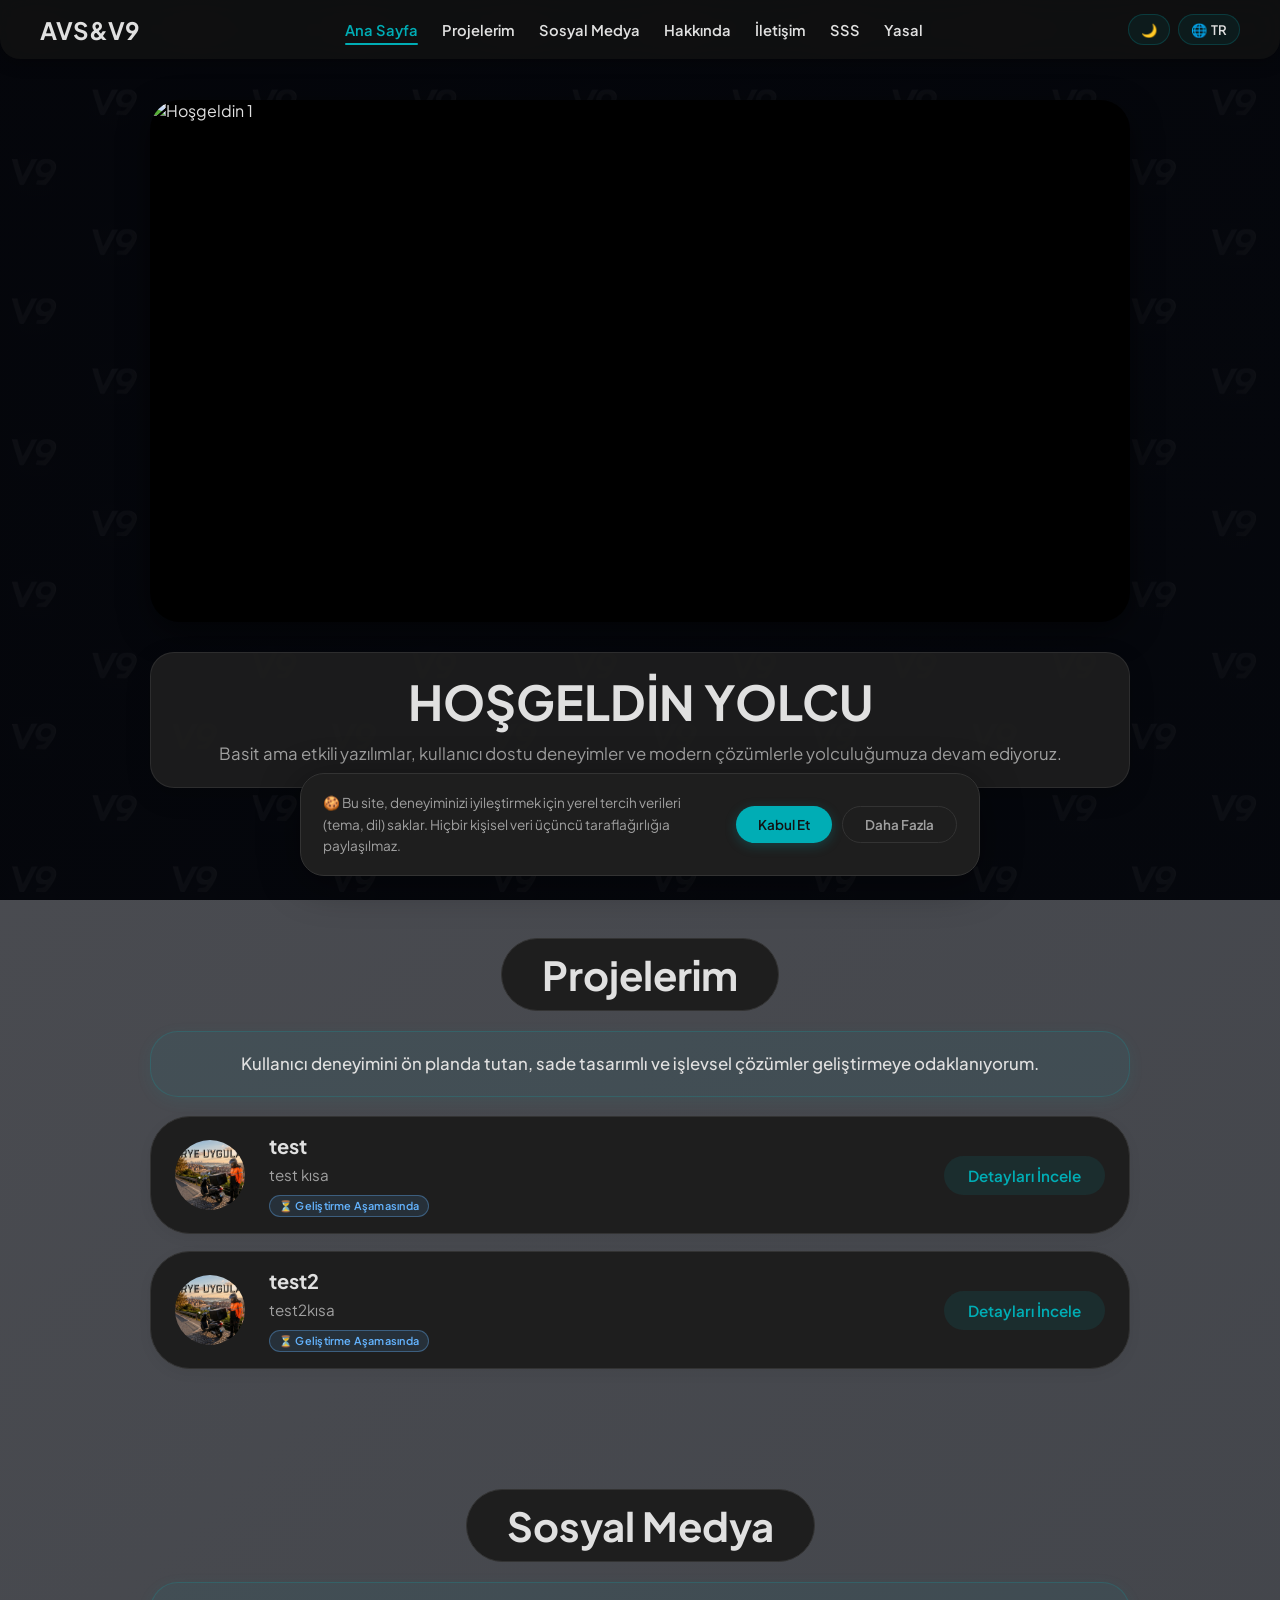
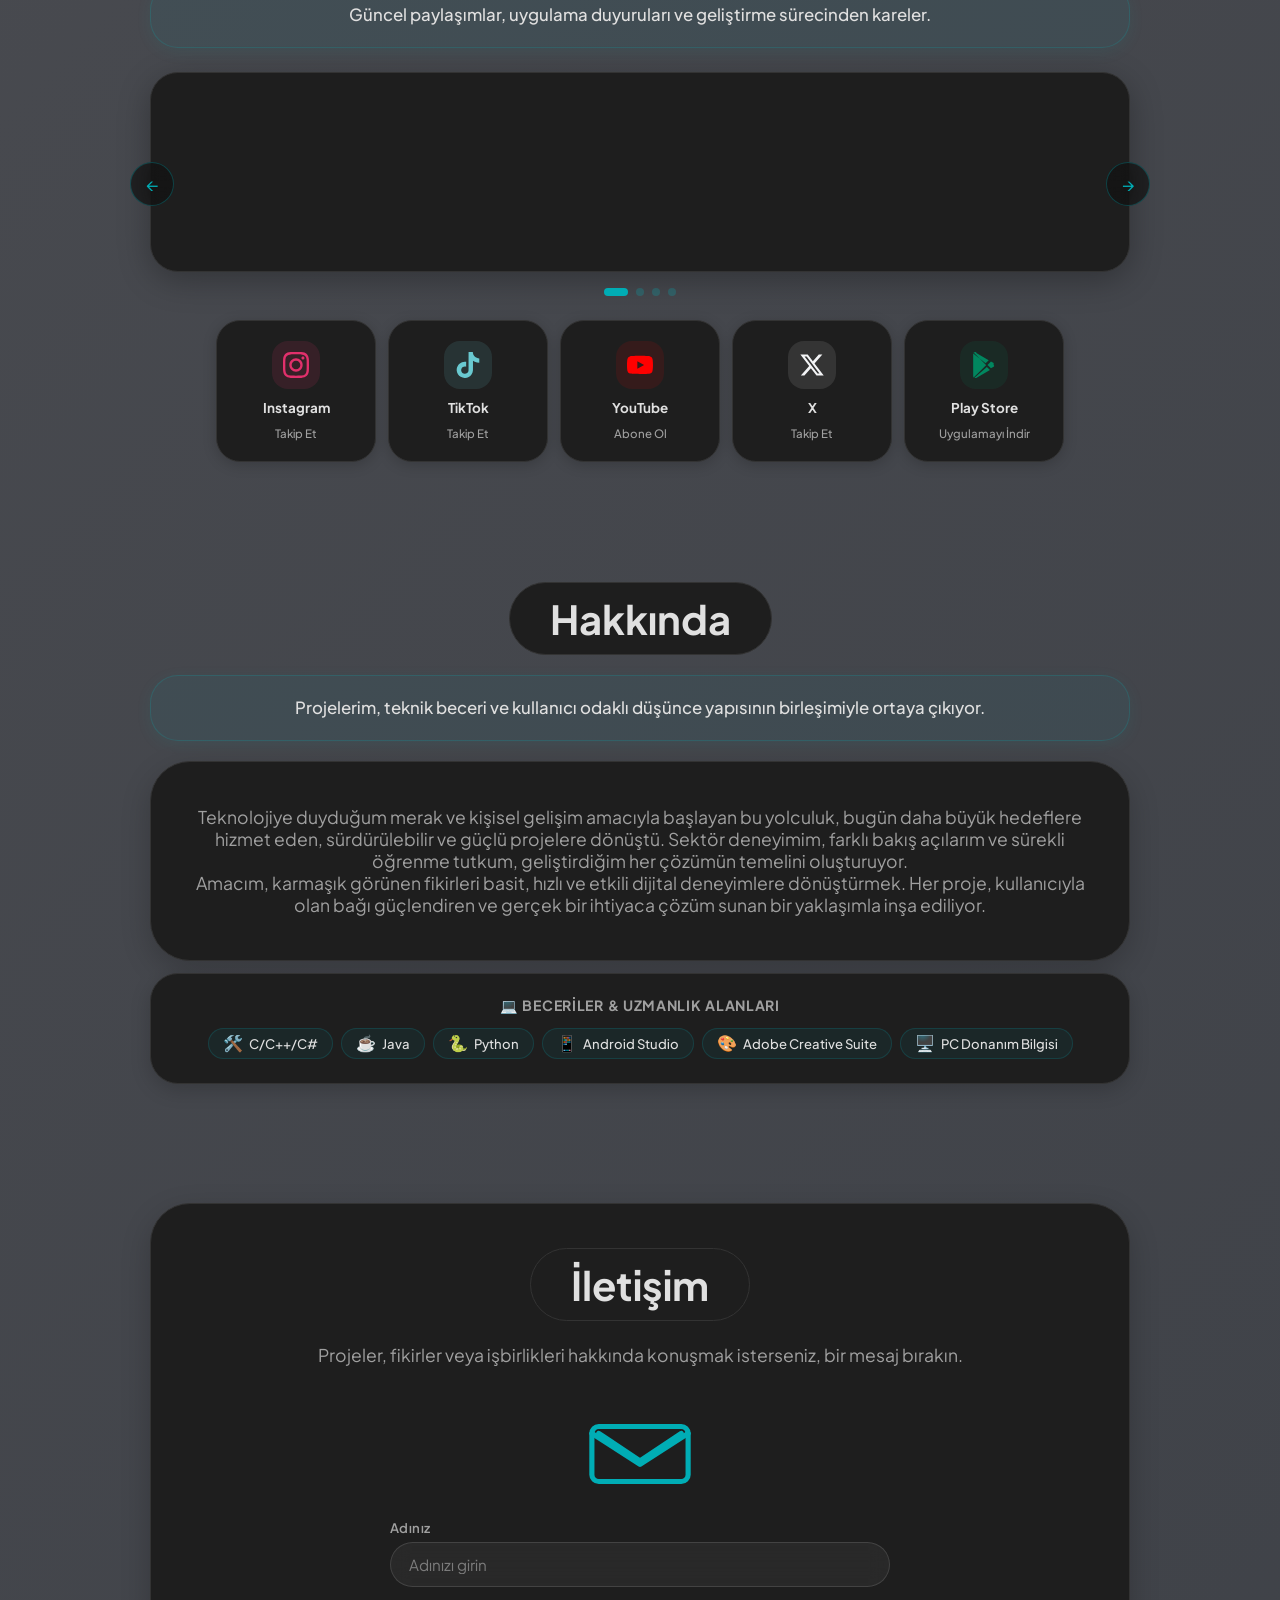
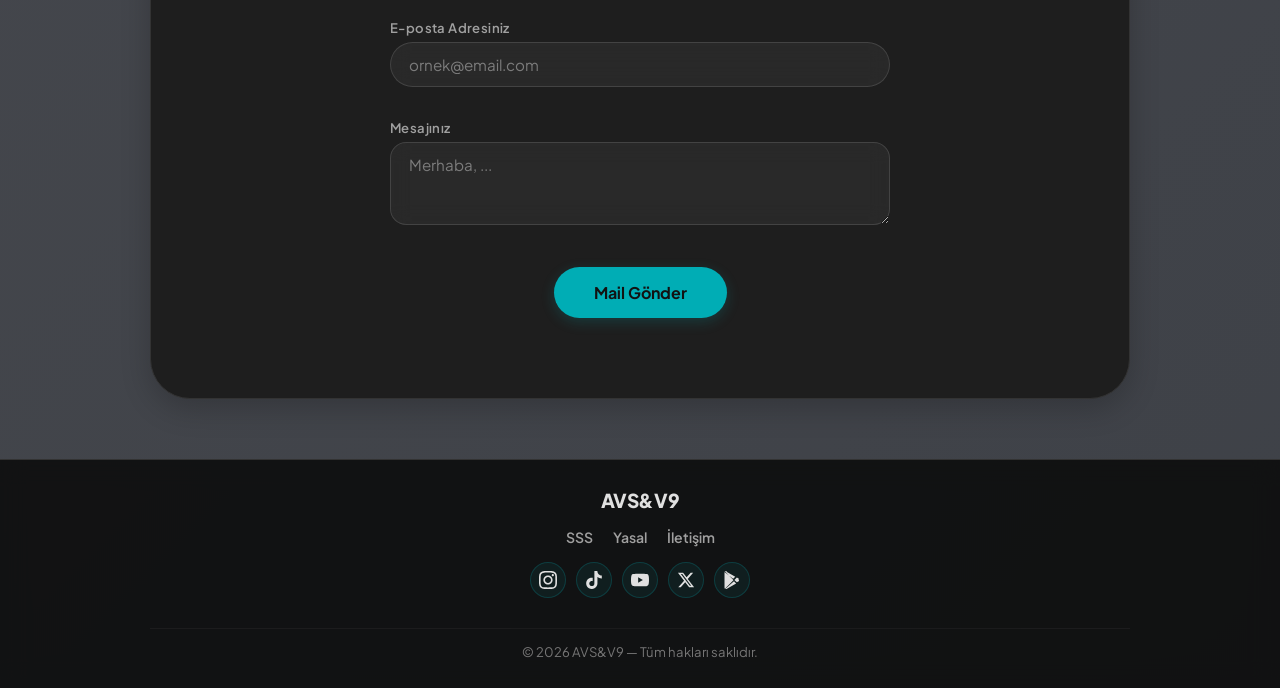
==== commit 305e17d9: "10.08/17.05" ====
--- a/index.html
+++ b/index.html
@@ -1,16 +1,16 @@
-<!DOCTYPE html>
+﻿<!DOCTYPE html>
 <html lang="tr" data-theme="dark">
 
 <head>
     <meta charset="UTF-8">
     <script>
-    window.onerror = function(msg, url, line, col, error) {
-        var errDiv = document.createElement('div');
-        errDiv.style.cssText = 'color:red; font-size:20px; z-index:99999; position:fixed; top:0; left:0; width:100%; background:black; padding:20px; border:2px solid red;';
-        errDiv.innerHTML = 'JS ERROR: ' + msg + '<br>Line: ' + line;
-        if(document.body) document.body.appendChild(errDiv);
-        else window.addEventListener('DOMContentLoaded', () => document.body.appendChild(errDiv));
-    };
+        window.onerror = function (msg, url, line, col, error) {
+            var errDiv = document.createElement('div');
+            errDiv.style.cssText = 'color:red; font-size:20px; z-index:99999; position:fixed; top:0; left:0; width:100%; background:black; padding:20px; border:2px solid red;';
+            errDiv.innerHTML = 'JS ERROR: ' + msg + '<br>Line: ' + line;
+            if (document.body) document.body.appendChild(errDiv);
+            else window.addEventListener('DOMContentLoaded', () => document.body.appendChild(errDiv));
+        };
     </script>
     <meta name="viewport" content="width=device-width, initial-scale=1.0">
 
@@ -43,7 +43,7 @@
       "name": "AVS",
       "url": "https://avs-v9.vercel.app/",
       "sameAs": [
-        "https://instagram.com/avsv9_dev",
+        "https://instagram.com/avs.v9",
         "https://x.com/avsv9_dev"
       ],
       "jobTitle": "Full-Stack Web & Mobile Developer",
@@ -125,7 +125,6 @@
             </div>
 
             <div class="projects-list">
-                <!-- Projeler script.js tarafından buraya dinamik olarak eklenecek -->
             </div>
         </section>
 
@@ -405,19 +404,34 @@
             </nav>
             <div class="footer-social" aria-label="Sosyal Medya Bağlantıları">
                 <a href="#" target="_blank" rel="noopener" aria-label="Instagram" class="footer-social-link">
-                    <svg viewBox="0 0 24 24" fill="currentColor"><path d="M12 2.163c3.204 0 3.584.012 4.85.07 3.252.148 4.771 1.691 4.919 4.919.058 1.265.069 1.645.069 4.849 0 3.205-.012 3.584-.069 4.849-.149 3.225-1.664 4.771-4.919 4.919-1.266.058-1.644.07-4.85.07-3.204 0-3.584-.012-4.849-.07-3.26-.149-4.771-1.699-4.919-4.92-.058-1.265-.07-1.644-.07-4.849 0-3.204.013-3.583.07-4.849.149-3.227 1.664-4.771 4.919-4.919 1.266-.057 1.645-.069 4.849-.069zm0-2.163c-3.259 0-3.667.014-4.947.072-4.358.2-6.78 2.618-6.98 6.98-.059 1.281-.073 1.689-.073 4.948 0 3.259.014 3.668.072 4.948.2 4.358 2.618 6.78 6.98 6.98 1.281.058 1.689.072 4.948.072 3.259 0 3.668-.014 4.948-.072 4.354-.2 6.782-2.618 6.979-6.98.059-1.28.073-1.689.073-4.948 0-3.259-.014-3.667-.072-4.947-.196-4.354-2.617-6.78-6.979-6.98-1.281-.059-1.69-.073-4.949-.073zm0 5.838c-3.403 0-6.162 2.759-6.162 6.162s2.759 6.163 6.162 6.163 6.162-2.759 6.162-6.163c0-3.403-2.759-6.162-6.162-6.162zm0 10.162c-2.209 0-4-1.79-4-4 0-2.209 1.791-4 4-4s4 1.791 4 4c0 2.21-1.791 4-4 4zm6.406-11.845c-.796 0-1.441.645-1.441 1.44s.645 1.44 1.441 1.44c.795 0 1.439-.645 1.439-1.44s-.644-1.44-1.439-1.44z"/></svg>
+                    <svg viewBox="0 0 24 24" fill="currentColor">
+                        <path
+                            d="M12 2.163c3.204 0 3.584.012 4.85.07 3.252.148 4.771 1.691 4.919 4.919.058 1.265.069 1.645.069 4.849 0 3.205-.012 3.584-.069 4.849-.149 3.225-1.664 4.771-4.919 4.919-1.266.058-1.644.07-4.85.07-3.204 0-3.584-.012-4.849-.07-3.26-.149-4.771-1.699-4.919-4.92-.058-1.265-.07-1.644-.07-4.849 0-3.204.013-3.583.07-4.849.149-3.227 1.664-4.771 4.919-4.919 1.266-.057 1.645-.069 4.849-.069zm0-2.163c-3.259 0-3.667.014-4.947.072-4.358.2-6.78 2.618-6.98 6.98-.059 1.281-.073 1.689-.073 4.948 0 3.259.014 3.668.072 4.948.2 4.358 2.618 6.78 6.98 6.98 1.281.058 1.689.072 4.948.072 3.259 0 3.668-.014 4.948-.072 4.354-.2 6.782-2.618 6.979-6.98.059-1.28.073-1.689.073-4.948 0-3.259-.014-3.667-.072-4.947-.196-4.354-2.617-6.78-6.979-6.98-1.281-.059-1.69-.073-4.949-.073zm0 5.838c-3.403 0-6.162 2.759-6.162 6.162s2.759 6.163 6.162 6.163 6.162-2.759 6.162-6.163c0-3.403-2.759-6.162-6.162-6.162zm0 10.162c-2.209 0-4-1.79-4-4 0-2.209 1.791-4 4-4s4 1.791 4 4c0 2.21-1.791 4-4 4zm6.406-11.845c-.796 0-1.441.645-1.441 1.44s.645 1.44 1.441 1.44c.795 0 1.439-.645 1.439-1.44s-.644-1.44-1.439-1.44z" />
+                    </svg>
                 </a>
                 <a href="#" target="_blank" rel="noopener" aria-label="TikTok" class="footer-social-link">
-                    <svg viewBox="0 0 24 24" fill="currentColor"><path d="M12.525.02c1.31-.02 2.61-.01 3.91-.02.08 1.53.63 3.09 1.75 4.17 1.12 1.11 2.7 1.62 4.24 1.79v4.03c-1.44-.05-2.89-.35-4.2-.97-.57-.26-1.1-.59-1.62-.93-.01 2.92.01 5.84-.02 8.75-.08 1.4-.54 2.79-1.35 3.94-1.31 1.92-3.58 3.17-5.91 3.21-1.43.08-2.86-.31-4.08-1.03-2.02-1.19-3.44-3.37-3.65-5.71-.02-.5-.03-1-.01-1.49.18-1.9 1.12-3.72 2.58-4.96 1.66-1.44 3.98-2.13 6.15-1.72.02 1.48-.04 2.96-.04 4.44-.99-.32-2.15-.23-3.02.37-.63.41-1.11 1.04-1.36 1.75-.21.51-.15 1.07-.14 1.61.24 1.64 1.82 3.02 3.5 2.87 1.12-.01 2.19-.66 2.77-1.61.19-.33.4-.67.41-1.06.1-1.79.06-3.57.07-5.36.01-4.03-.01-8.05.02-12.07z"/></svg>
+                    <svg viewBox="0 0 24 24" fill="currentColor">
+                        <path
+                            d="M12.525.02c1.31-.02 2.61-.01 3.91-.02.08 1.53.63 3.09 1.75 4.17 1.12 1.11 2.7 1.62 4.24 1.79v4.03c-1.44-.05-2.89-.35-4.2-.97-.57-.26-1.1-.59-1.62-.93-.01 2.92.01 5.84-.02 8.75-.08 1.4-.54 2.79-1.35 3.94-1.31 1.92-3.58 3.17-5.91 3.21-1.43.08-2.86-.31-4.08-1.03-2.02-1.19-3.44-3.37-3.65-5.71-.02-.5-.03-1-.01-1.49.18-1.9 1.12-3.72 2.58-4.96 1.66-1.44 3.98-2.13 6.15-1.72.02 1.48-.04 2.96-.04 4.44-.99-.32-2.15-.23-3.02.37-.63.41-1.11 1.04-1.36 1.75-.21.51-.15 1.07-.14 1.61.24 1.64 1.82 3.02 3.5 2.87 1.12-.01 2.19-.66 2.77-1.61.19-.33.4-.67.41-1.06.1-1.79.06-3.57.07-5.36.01-4.03-.01-8.05.02-12.07z" />
+                    </svg>
                 </a>
                 <a href="#" target="_blank" rel="noopener" aria-label="YouTube" class="footer-social-link">
-                    <svg viewBox="0 0 24 24" fill="currentColor"><path d="M23.498 6.186a3.016 3.016 0 0 0-2.122-2.136C19.505 3.545 12 3.545 12 3.545s-7.505 0-9.377.505A3.017 3.017 0 0 0 .502 6.186C0 8.07 0 12 0 12s0 3.93.502 5.814a3.016 3.016 0 0 0 2.122 2.136c1.871.505 9.376.505 9.376.505s7.505 0 9.377-.505a3.015 3.015 0 0 0 2.122-2.136C24 15.93 24 12 24 12s0-3.93-.502-5.814zM9.545 15.568V8.432L15.818 12l-6.273 3.568z"/></svg>
+                    <svg viewBox="0 0 24 24" fill="currentColor">
+                        <path
+                            d="M23.498 6.186a3.016 3.016 0 0 0-2.122-2.136C19.505 3.545 12 3.545 12 3.545s-7.505 0-9.377.505A3.017 3.017 0 0 0 .502 6.186C0 8.07 0 12 0 12s0 3.93.502 5.814a3.016 3.016 0 0 0 2.122 2.136c1.871.505 9.376.505 9.376.505s7.505 0 9.377-.505a3.015 3.015 0 0 0 2.122-2.136C24 15.93 24 12 24 12s0-3.93-.502-5.814zM9.545 15.568V8.432L15.818 12l-6.273 3.568z" />
+                    </svg>
                 </a>
                 <a href="#" target="_blank" rel="noopener" aria-label="X" class="footer-social-link">
-                    <svg viewBox="0 0 24 24" fill="currentColor"><path d="M18.244 2.25h3.308l-7.227 8.26 8.502 11.24H16.17l-5.214-6.817L4.99 21.75H1.68l7.73-8.835L1.254 2.25H8.08l4.713 6.231zm-1.161 17.52h1.833L7.084 4.126H5.117z"/></svg>
+                    <svg viewBox="0 0 24 24" fill="currentColor">
+                        <path
+                            d="M18.244 2.25h3.308l-7.227 8.26 8.502 11.24H16.17l-5.214-6.817L4.99 21.75H1.68l7.73-8.835L1.254 2.25H8.08l4.713 6.231zm-1.161 17.52h1.833L7.084 4.126H5.117z" />
+                    </svg>
                 </a>
                 <a href="#" target="_blank" rel="noopener" aria-label="Google Play Store" class="footer-social-link">
-                    <svg viewBox="0 0 24 24" fill="currentColor"><path d="M3.18 23.76c.28.16.6.24.93.24.4 0 .8-.1 1.15-.32l12.24-7.06-2.85-2.85-11.47 9.99zm-1.18-21.9v20.28c0 .5.15.95.42 1.31l.08.09 11.35-11.35v-.27L2.42.35l-.08.09C2.07.8 2 1.24 2 1.72v.14zM20.9 10.1l-2.46-1.42-3.21 3.21 3.21 3.21 2.48-1.43c.71-.41.71-1.16-.02-1.57zM4.11.56L16.35 7.62 13.5 10.47 2.03 1.48C2.3.93 2.7.56 3.18.32c.28-.16.6-.24.93-.24.4 0 .8.1 1.15.32l-.15.16z"/></svg>
+                    <svg viewBox="0 0 24 24" fill="currentColor">
+                        <path
+                            d="M3.18 23.76c.28.16.6.24.93.24.4 0 .8-.1 1.15-.32l12.24-7.06-2.85-2.85-11.47 9.99zm-1.18-21.9v20.28c0 .5.15.95.42 1.31l.08.09 11.35-11.35v-.27L2.42.35l-.08.09C2.07.8 2 1.24 2 1.72v.14zM20.9 10.1l-2.46-1.42-3.21 3.21 3.21 3.21 2.48-1.43c.71-.41.71-1.16-.02-1.57zM4.11.56L16.35 7.62 13.5 10.47 2.03 1.48C2.3.93 2.7.56 3.18.32c.28-.16.6-.24.93-.24.4 0 .8.1 1.15.32l-.15.16z" />
+                    </svg>
                 </a>
             </div>
             <p class="footer-copy" data-i18n="footer.copy">© 2026 AVS&amp;V9 — Tüm hakları saklıdır.</p>
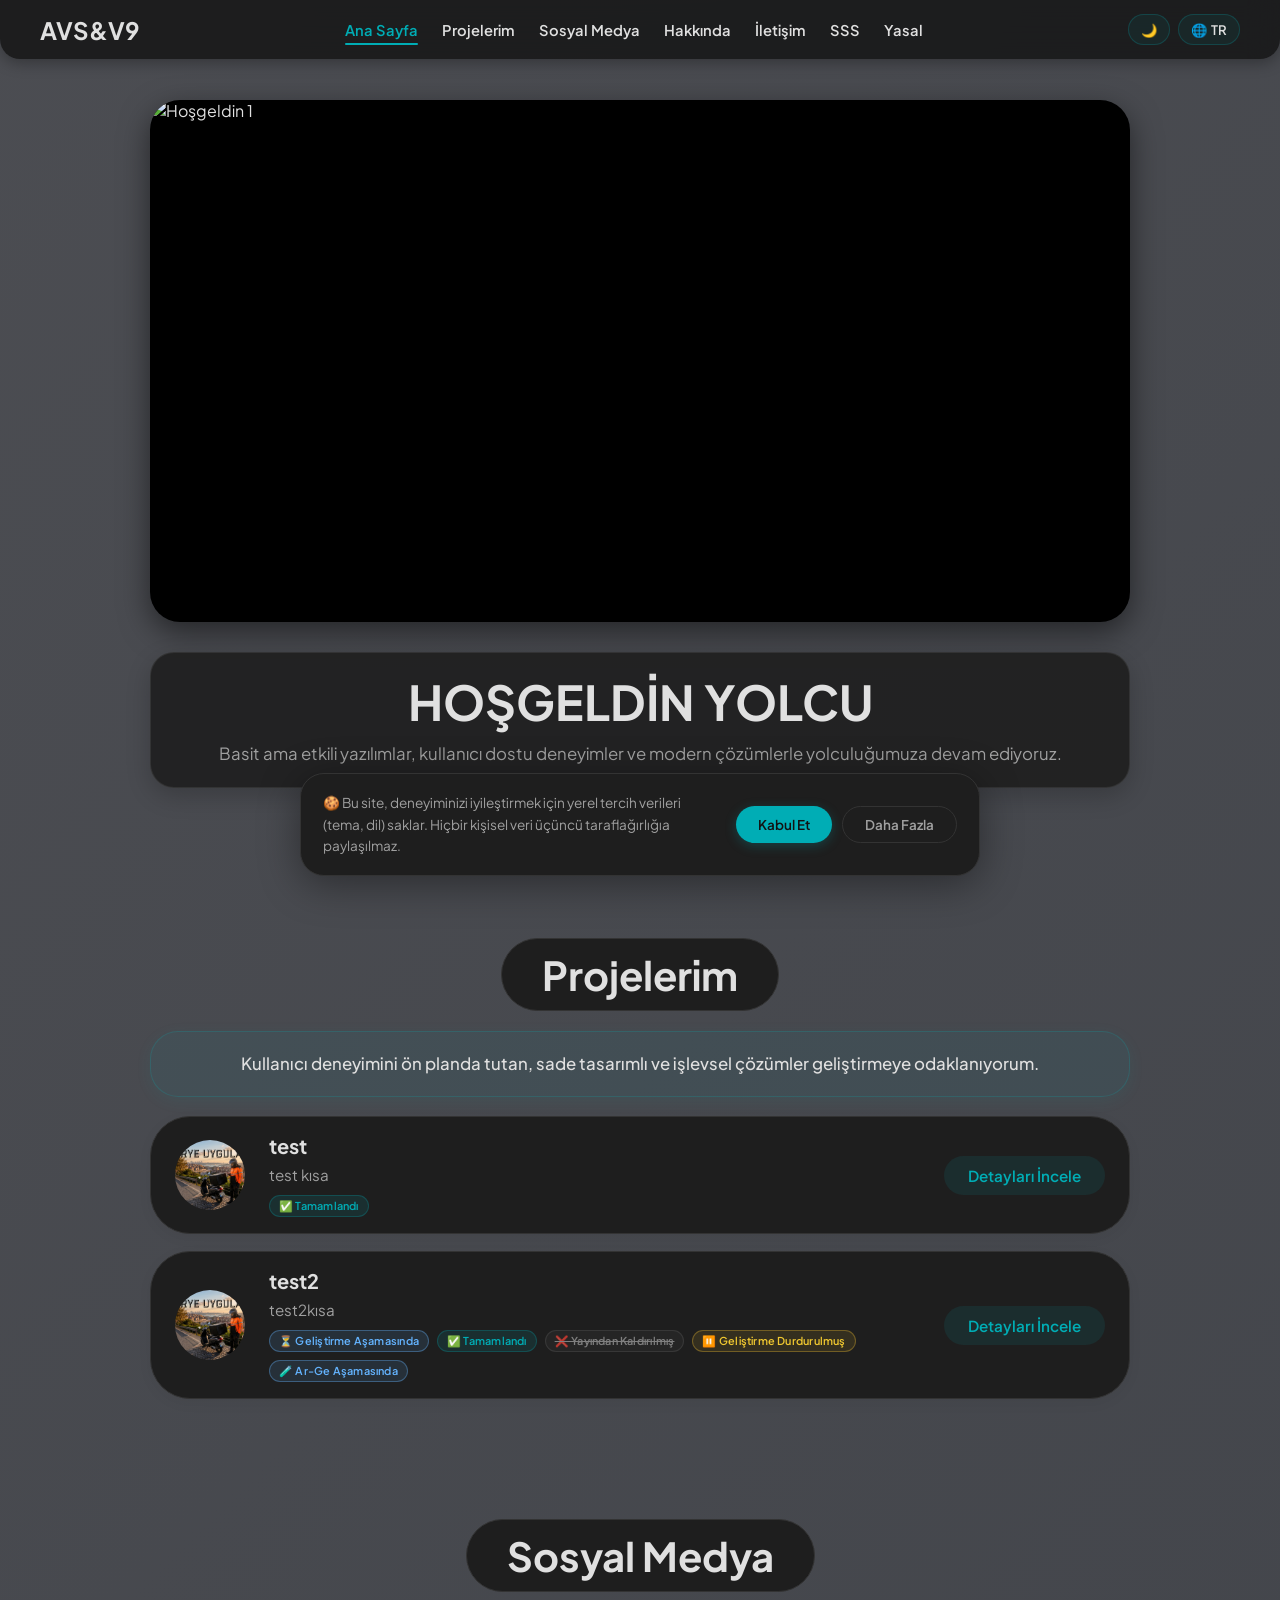
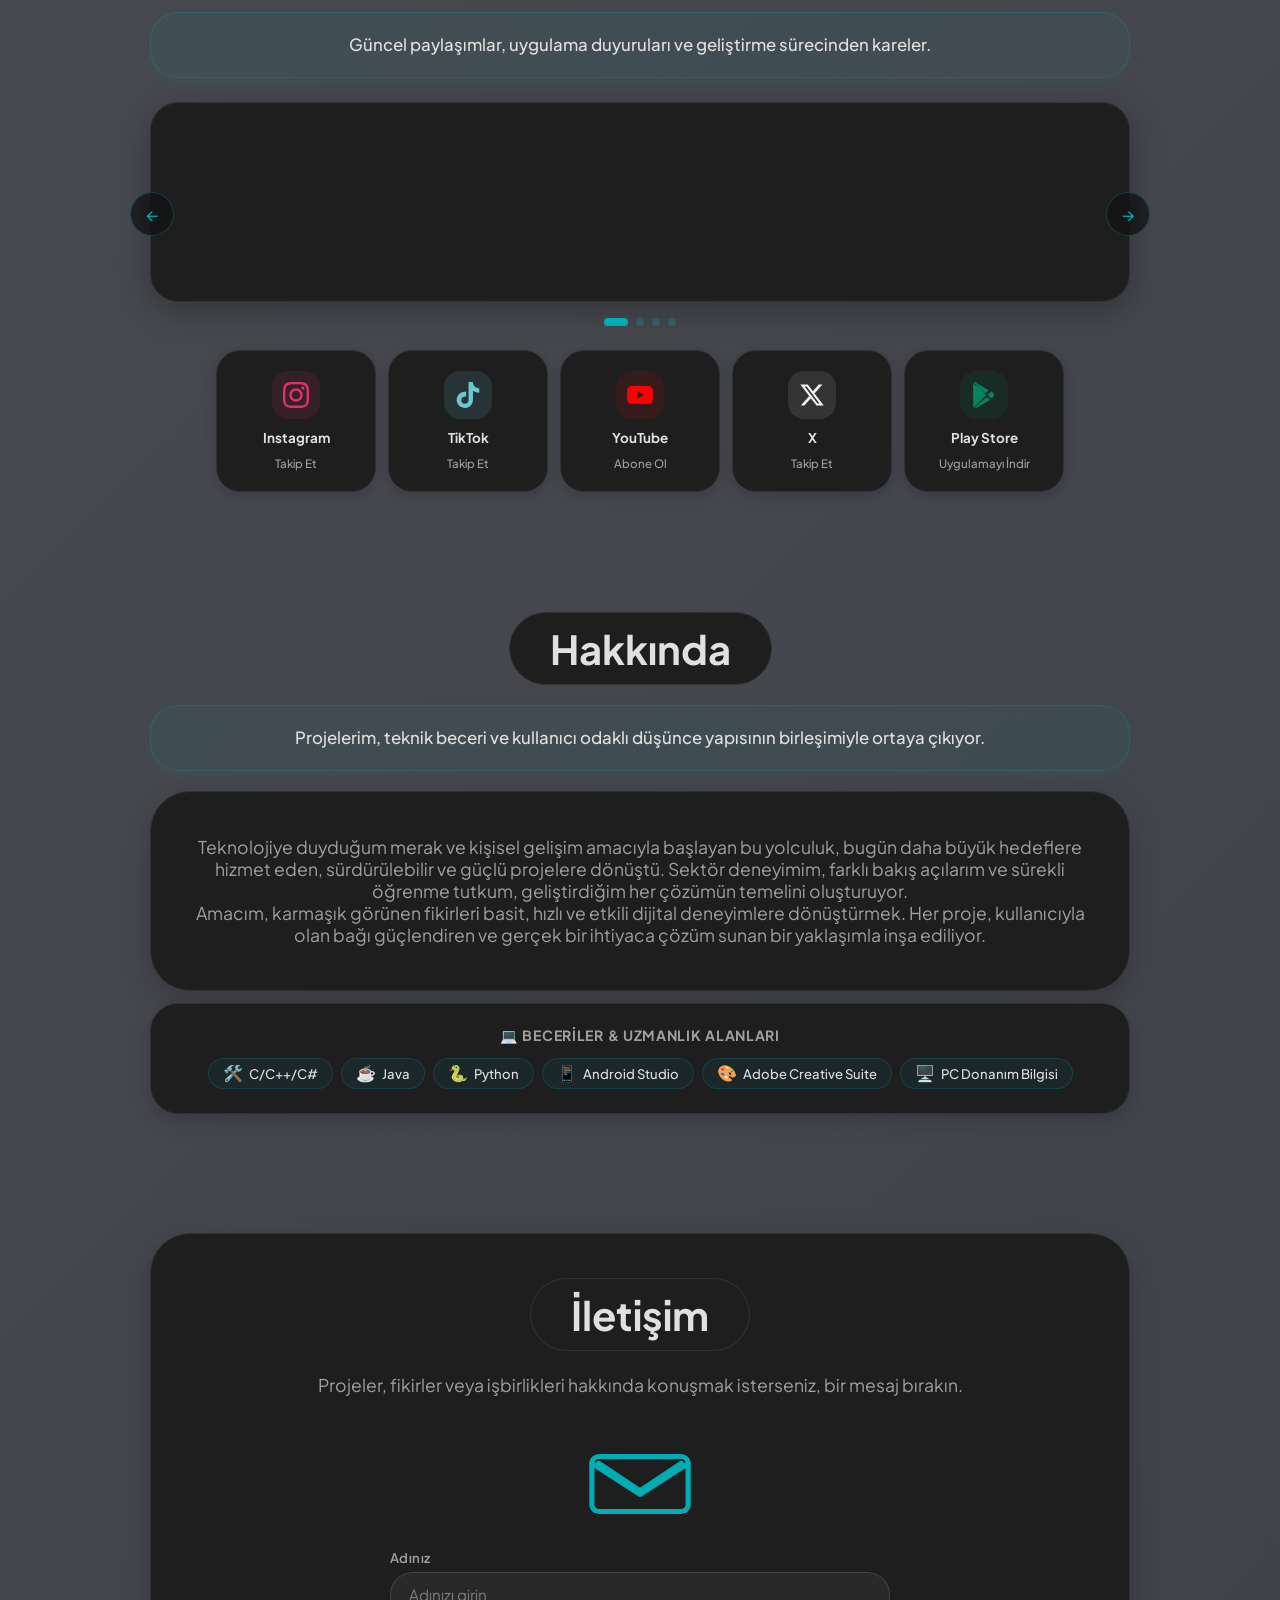
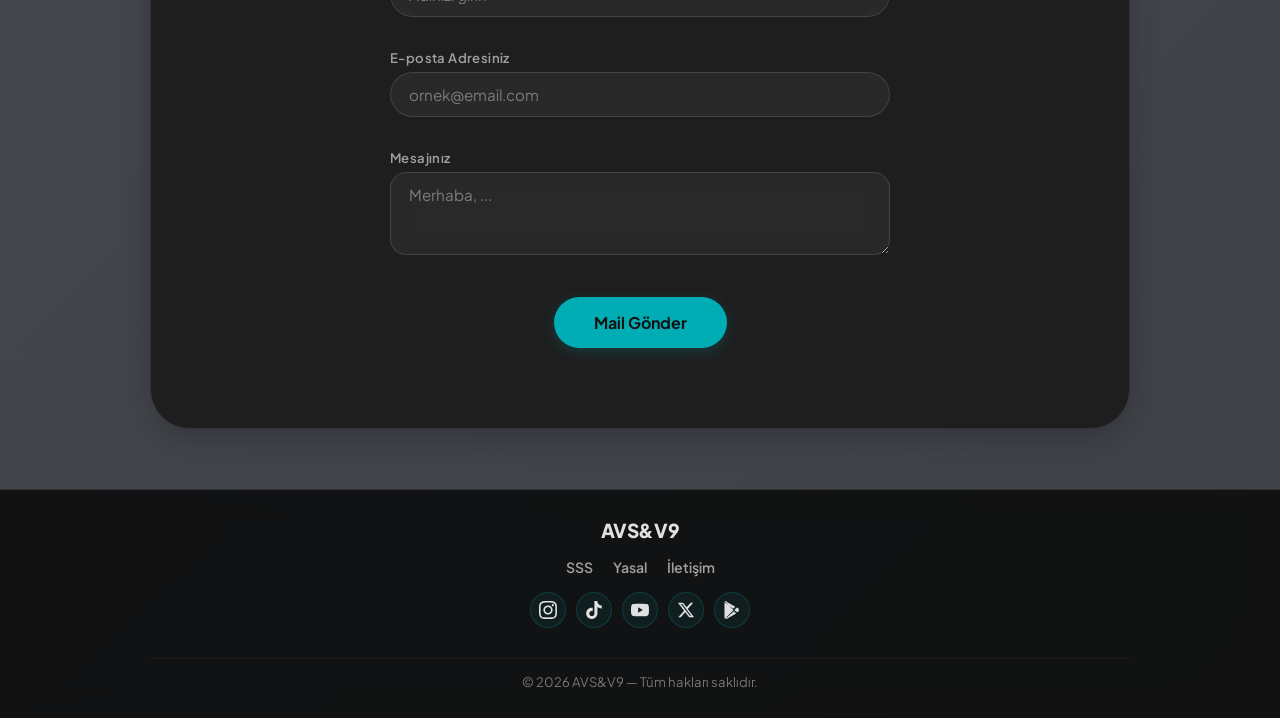
==== commit 8dd65e7a: "10.08/20.30" ====
--- a/index.html
+++ b/index.html
@@ -1,457 +1,457 @@
-﻿<!DOCTYPE html>
-<html lang="tr" data-theme="dark">
-
-<head>
-    <meta charset="UTF-8">
-    <script>
-        window.onerror = function (msg, url, line, col, error) {
-            var errDiv = document.createElement('div');
-            errDiv.style.cssText = 'color:red; font-size:20px; z-index:99999; position:fixed; top:0; left:0; width:100%; background:black; padding:20px; border:2px solid red;';
-            errDiv.innerHTML = 'JS ERROR: ' + msg + '<br>Line: ' + line;
-            if (document.body) document.body.appendChild(errDiv);
-            else window.addEventListener('DOMContentLoaded', () => document.body.appendChild(errDiv));
-        };
-    </script>
-    <meta name="viewport" content="width=device-width, initial-scale=1.0">
-
-    <title>AVS — V9 Proje Sunum Sitesi</title>
-    <meta name="description" content="AVS&V9 — Modern mobil uygulamalar ve yazılım projelerimiz.">
-    <meta name="robots" content="index, follow">
-    <link rel="canonical" href="https://avs-v9.vercel.app/">
-    <link rel="icon" type="image/png" href="resimler/site-ikonu.png">
-
-    <link rel="preload" as="image" href="resimler/arkaplan.png" fetchpriority="high">
-    <link rel="preload" as="image" href="resimler/anasayfa-hosgeldin-resmi1.jpg" fetchpriority="low">
-
-    <meta property="og:title" content="AVS — Mobil Uygulama Geliştirici Portfolyosu | V9">
-    <meta property="og:description" content="AVS&V9 — Modern mobil uygulamalar ve yazılım projelerim.">
-    <meta property="og:type" content="website">
-    <meta property="og:image" content="https://avs-v9.vercel.app/resimler/arkaplan.png">
-    <meta property="og:url" content="https://avs-v9.vercel.app/">
-
-    <!-- Twitter Cards -->
-    <meta name="twitter:card" content="summary_large_image">
-    <meta name="twitter:title" content="AVS — Mobil Uygulama Geliştirici Portfolyosu | V9">
-    <meta name="twitter:description" content="AVS&V9 — Modern mobil uygulamalar ve yazılım projelerim.">
-    <meta name="twitter:image" content="https://avs-v9.vercel.app/resimler/arkaplan.png">
-
-    <!-- JSON-LD Schema.org -->
-    <script type="application/ld+json">
-    {
-      "@context": "https://schema.org",
-      "@type": "Person",
-      "name": "AVS",
-      "url": "https://avs-v9.vercel.app/",
-      "sameAs": [
-        "https://instagram.com/avs.v9",
-        "https://x.com/avsv9_dev"
-      ],
-      "jobTitle": "Full-Stack Web & Mobile Developer",
-      "worksFor": {
-        "@type": "Organization",
-        "name": "V9"
-      }
-    }
-    </script>
-    <link rel="preconnect" href="https://fonts.googleapis.com">
-    <link rel="preconnect" href="https://fonts.gstatic.com" crossorigin>
-    <link rel="stylesheet"
-        href="https://fonts.googleapis.com/css2?family=Plus+Jakarta+Sans:ital,wght@0,300;0,400;0,500;0,600;0,700;0,800;1,400&display=swap">
-
-    <link rel="stylesheet" href="style.css">
-    <script src="script.js?v=1.2" defer></script>
-</head>
-
-<body>
-
-    <nav class="navbar" aria-label="Ana gezinti">
-        <div class="logo"> AVS&V9 </div>
-
-        <button class="hamburger" type="button" aria-label="Menüyü aç/kapat" aria-expanded="false"
-            aria-controls="nav-links">
-            <span class="bar"></span>
-            <span class="bar"></span>
-            <span class="bar"></span>
-        </button>
-
-        <ul class="nav-links" id="nav-links">
-            <li><a href="#anasayfa" data-i18n="nav.home">Ana Sayfa</a></li>
-            <li><a href="#projeler" data-i18n="nav.projects">Projelerim</a></li>
-            <li><a href="#sosyal-medya" data-i18n="nav.social">Sosyal Medya</a></li>
-            <li><a href="#hakkinda" data-i18n="nav.about">Hakkında</a></li>
-            <li><a href="#iletisim" data-i18n="nav.contact">İletişim</a></li>
-            <li><a href="sss.html" data-i18n="nav.faq">SSS</a></li>
-            <li><a href="yasal.html" data-i18n="nav.legal">Yasal</a></li>
-        </ul>
-
-        <div class="nav-controls">
-            <button class="nav-ctrl-btn" id="themeToggle" aria-label="Temayı değiştir" title="Tema Değiştir">
-                <span id="themeIcon">🌙</span>
-            </button>
-            <button class="nav-ctrl-btn" id="langToggle" aria-label="Dili değiştir" title="Change Language">
-                <span>🌐</span><span id="langLabel">TR</span>
-            </button>
-        </div>
-    </nav>
-
-    <main class="main-container">
-
-        <section id="anasayfa" class="section fullscreen snap-page">
-            <div class="slider-container">
-                <img src="resimler/anasayfa-hosgeldin-resmi1.jpg" class="slide active" alt="Hoşgeldin 1"
-                    fetchpriority="high">
-                <img src="resimler/anasayfa-hosgeldin-resmi2.jpg" class="slide" alt="Hoşgeldin 2" loading="lazy">
-                <img src="resimler/anasayfa-hosgeldin-resmi3.jpg" class="slide" alt="Hoşgeldin 3" loading="lazy">
-                <img src="resimler/anasayfa-hosgeldin-resmi4.jpg" class="slide" alt="Hoşgeldin 4" loading="lazy">
-            </div>
-            <div class="hero-text scroll-anim">
-                <div class="info-panel hero-panel">
-                    <h1 data-i18n="hero.title">HOŞGELDİN YOLCU</h1>
-                    <p data-i18n="hero.subtitle">Basit ama etkili yazılımlar, kullanıcı dostu deneyimler ve modern
-                        çözümlerle yolculuğumuza devam ediyoruz.</p>
-                </div>
-            </div>
-            <div class="scroll-indicator" aria-hidden="true">
-                <span data-i18n="hero.scroll">Aşağı Kaydır</span>
-                <div class="arrow-down"></div>
-            </div>
-        </section>
-
-        <section id="projeler" class="section fullscreen snap-page">
-            <h2 class="section-title scroll-anim" data-i18n="projects.title">Projelerim</h2>
-            <div class="project-intro-box scroll-anim">
-                <p data-i18n="projects.intro">Kullanıcı deneyimini ön planda tutan, sade tasarımlı ve işlevsel çözümler
-                    geliştirmeye odaklanıyorum.</p>
-            </div>
-
-            <div class="projects-list">
-            </div>
-        </section>
-
-        <!-- ===== SOSYAL MEDYA & ÖNE ÇIKANLAR ===== -->
-        <section id="sosyal-medya" class="section fullscreen snap-page">
-            <h2 class="section-title scroll-anim" data-i18n="social.title">Sosyal Medya</h2>
-            <div class="project-intro-box sm-intro-box scroll-anim">
-                <p data-i18n="social.intro">Güncel paylaşımlar, uygulama duyuruları ve geliştirme sürecinden kareler.
-                </p>
-            </div>
-
-            <!-- Öne Çıkanlar Slider -->
-            <div class="sm-slider-wrapper scroll-anim">
-                <div class="sm-slider" id="smSlider">
-
-                    <!-- KART 1 -->
-                    <div class="sm-slide">
-                        <div class="sm-slide-img-wrap">
-                            <img src="resimler/sosyalmedya_post1.png" alt="Sosyal Medya Post 1" loading="lazy">
-                        </div>
-                        <div class="sm-slide-body">
-                            <div class="sm-platform-badge sm-badge-instagram">
-                                <svg class="sm-icon" viewBox="0 0 24 24" fill="currentColor" aria-hidden="true">
-                                    <path
-                                        d="M12 2.163c3.204 0 3.584.012 4.85.07 3.252.148 4.771 1.691 4.919 4.919.058 1.265.069 1.645.069 4.849 0 3.205-.012 3.584-.069 4.849-.149 3.225-1.664 4.771-4.919 4.919-1.266.058-1.644.07-4.85.07-3.204 0-3.584-.012-4.849-.07-3.26-.149-4.771-1.699-4.919-4.92-.058-1.265-.07-1.644-.07-4.849 0-3.204.013-3.583.07-4.849.149-3.227 1.664-4.771 4.919-4.919 1.266-.057 1.645-.069 4.849-.069zm0-2.163c-3.259 0-3.667.014-4.947.072-4.358.2-6.78 2.618-6.98 6.98-.059 1.281-.073 1.689-.073 4.948 0 3.259.014 3.668.072 4.948.2 4.358 2.618 6.78 6.98 6.98 1.281.058 1.689.072 4.948.072 3.259 0 3.668-.014 4.948-.072 4.354-.2 6.782-2.618 6.979-6.98.059-1.28.073-1.689.073-4.948 0-3.259-.014-3.667-.072-4.947-.196-4.354-2.617-6.78-6.979-6.98-1.281-.059-1.69-.073-4.949-.073zm0 5.838c-3.403 0-6.162 2.759-6.162 6.162s2.759 6.163 6.162 6.163 6.162-2.759 6.162-6.163c0-3.403-2.759-6.162-6.162-6.162zm0 10.162c-2.209 0-4-1.79-4-4 0-2.209 1.791-4 4-4s4 1.791 4 4c0 2.21-1.791 4-4 4zm6.406-11.845c-.796 0-1.441.645-1.441 1.44s.645 1.44 1.441 1.44c.795 0 1.439-.645 1.439-1.44s-.644-1.44-1.439-1.44z" />
-                                </svg>
-                                Instagram
-                            </div>
-                            <h3 class="sm-slide-title" data-i18n="social.slide1.title">🚀 V9 Kurye — Geliştirme Süreci
-                            </h3>
-                            <p class="sm-slide-desc" data-i18n="social.slide1.desc">Gerçek zamanlı harita
-                                entegrasyonunun sahne arkasına dair özel kareler ve teknik ayrıntılar.</p>
-                            <a href="#" class="sm-slide-btn" data-i18n="social.viewpost" target="_blank" rel="noopener">
-                                Gönderiyi İncele ↗
-                            </a>
-                        </div>
-                    </div>
-
-                    <!-- KART 2 -->
-                    <div class="sm-slide">
-                        <div class="sm-slide-img-wrap">
-                            <img src="resimler/sosyalmedya_post2.png" alt="Sosyal Medya Post 2" loading="lazy">
-                        </div>
-                        <div class="sm-slide-body">
-                            <div class="sm-platform-badge sm-badge-youtube">
-                                <svg class="sm-icon" viewBox="0 0 24 24" fill="currentColor" aria-hidden="true">
-                                    <path
-                                        d="M23.498 6.186a3.016 3.016 0 0 0-2.122-2.136C19.505 3.545 12 3.545 12 3.545s-7.505 0-9.377.505A3.017 3.017 0 0 0 .502 6.186C0 8.07 0 12 0 12s0 3.93.502 5.814a3.016 3.016 0 0 0 2.122 2.136c1.871.505 9.376.505 9.376.505s7.505 0 9.377-.505a3.015 3.015 0 0 0 2.122-2.136C24 15.93 24 12 24 12s0-3.93-.502-5.814zM9.545 15.568V8.432L15.818 12l-6.273 3.568z" />
-                                </svg>
-                                YouTube
-                            </div>
-                            <h3 class="sm-slide-title" data-i18n="social.slide2.title">📍 Grup Konum V2 — Tanıtım
-                                Videosu</h3>
-                            <p class="sm-slide-desc" data-i18n="social.slide2.desc">Low-latency GPS senkronizasyonu ve
-                                entegre sohbet özelliklerini gösteren tam tanıtım videosu.</p>
-                            <a href="#" class="sm-slide-btn" data-i18n="social.viewpost" target="_blank" rel="noopener">
-                                Gönderiyi İncele ↗
-                            </a>
-                        </div>
-                    </div>
-
-                    <!-- KART 3 -->
-                    <div class="sm-slide">
-                        <div class="sm-slide-img-wrap">
-                            <img src="resimler/sosyalmedya_post3.png" alt="Sosyal Medya Post 3" loading="lazy">
-                        </div>
-                        <div class="sm-slide-body">
-                            <div class="sm-platform-badge sm-badge-tiktok">
-                                <svg class="sm-icon" viewBox="0 0 24 24" fill="currentColor" aria-hidden="true">
-                                    <path
-                                        d="M12.525.02c1.31-.02 2.61-.01 3.91-.02.08 1.53.63 3.09 1.75 4.17 1.12 1.11 2.7 1.62 4.24 1.79v4.03c-1.44-.05-2.89-.35-4.2-.97-.57-.26-1.1-.59-1.62-.93-.01 2.92.01 5.84-.02 8.75-.08 1.4-.54 2.79-1.35 3.94-1.31 1.92-3.58 3.17-5.91 3.21-1.43.08-2.86-.31-4.08-1.03-2.02-1.19-3.44-3.37-3.65-5.71-.02-.5-.03-1-.01-1.49.18-1.9 1.12-3.72 2.58-4.96 1.66-1.44 3.98-2.13 6.15-1.72.02 1.48-.04 2.96-.04 4.44-.99-.32-2.15-.23-3.02.37-.63.41-1.11 1.04-1.36 1.75-.21.51-.15 1.07-.14 1.61.24 1.64 1.82 3.02 3.5 2.87 1.12-.01 2.19-.66 2.77-1.61.19-.33.4-.67.41-1.06.1-1.79.06-3.57.07-5.36.01-4.03-.01-8.05.02-12.07z" />
-                                </svg>
-                                TikTok
-                            </div>
-                            <h3 class="sm-slide-title" data-i18n="social.slide3.title">⚡ Yeni Güncelleme — Canlı Demo
-                            </h3>
-                            <p class="sm-slide-desc" data-i18n="social.slide3.desc">Son güncellemeyle gelen yeni
-                                özelliklerin kısa ve eğlenceli tanıtım videosu.</p>
-                            <a href="#" class="sm-slide-btn" data-i18n="social.viewpost" target="_blank" rel="noopener">
-                                Gönderiyi İncele ↗
-                            </a>
-                        </div>
-                    </div>
-
-                </div>
-
-                <!-- Ok Tuşları -->
-                <button class="sm-arrow sm-arrow-prev" id="smPrev" aria-label="Önceki">&#8592;</button>
-                <button class="sm-arrow sm-arrow-next" id="smNext" aria-label="Sonraki">&#8594;</button>
-
-                <!-- Pagination Dots -->
-                <div class="sm-dots" id="smDots" role="tablist" aria-label="Slayt seçimi">
-                    <button class="sm-dot active" data-idx="0" role="tab" aria-selected="true"
-                        aria-label="Slayt 1"></button>
-                    <button class="sm-dot" data-idx="1" role="tab" aria-selected="false" aria-label="Slayt 2"></button>
-                    <button class="sm-dot" data-idx="2" role="tab" aria-selected="false" aria-label="Slayt 3"></button>
-                </div>
-            </div>
-
-            <!-- Sosyal Medya Bağlantı Kartları -->
-            <div class="sm-grid scroll-anim">
-
-                <a href="#" class="sm-card sm-card-instagram" target="_blank" rel="noopener" aria-label="Instagram">
-                    <div class="sm-card-icon">
-                        <svg viewBox="0 0 24 24" fill="currentColor">
-                            <path
-                                d="M12 2.163c3.204 0 3.584.012 4.85.07 3.252.148 4.771 1.691 4.919 4.919.058 1.265.069 1.645.069 4.849 0 3.205-.012 3.584-.069 4.849-.149 3.225-1.664 4.771-4.919 4.919-1.266.058-1.644.07-4.85.07-3.204 0-3.584-.012-4.849-.07-3.26-.149-4.771-1.699-4.919-4.92-.058-1.265-.07-1.644-.07-4.849 0-3.204.013-3.583.07-4.849.149-3.227 1.664-4.771 4.919-4.919 1.266-.057 1.645-.069 4.849-.069zm0-2.163c-3.259 0-3.667.014-4.947.072-4.358.2-6.78 2.618-6.98 6.98-.059 1.281-.073 1.689-.073 4.948 0 3.259.014 3.668.072 4.948.2 4.358 2.618 6.78 6.98 6.98 1.281.058 1.689.072 4.948.072 3.259 0 3.668-.014 4.948-.072 4.354-.2 6.782-2.618 6.979-6.98.059-1.28.073-1.689.073-4.948 0-3.259-.014-3.667-.072-4.947-.196-4.354-2.617-6.78-6.979-6.98-1.281-.059-1.69-.073-4.949-.073zm0 5.838c-3.403 0-6.162 2.759-6.162 6.162s2.759 6.163 6.162 6.163 6.162-2.759 6.162-6.163c0-3.403-2.759-6.162-6.162-6.162zm0 10.162c-2.209 0-4-1.79-4-4 0-2.209 1.791-4 4-4s4 1.791 4 4c0 2.21-1.791 4-4 4zm6.406-11.845c-.796 0-1.441.645-1.441 1.44s.645 1.44 1.441 1.44c.795 0 1.439-.645 1.439-1.44s-.644-1.44-1.439-1.44z" />
-                        </svg>
-                    </div>
-                    <span class="sm-card-name">Instagram</span>
-                    <span class="sm-card-handle" data-i18n="social.follow">Takip Et</span>
-                </a>
-
-                <a href="#" class="sm-card sm-card-tiktok" target="_blank" rel="noopener" aria-label="TikTok">
-                    <div class="sm-card-icon">
-                        <svg viewBox="0 0 24 24" fill="currentColor">
-                            <path
-                                d="M12.525.02c1.31-.02 2.61-.01 3.91-.02.08 1.53.63 3.09 1.75 4.17 1.12 1.11 2.7 1.62 4.24 1.79v4.03c-1.44-.05-2.89-.35-4.2-.97-.57-.26-1.1-.59-1.62-.93-.01 2.92.01 5.84-.02 8.75-.08 1.4-.54 2.79-1.35 3.94-1.31 1.92-3.58 3.17-5.91 3.21-1.43.08-2.86-.31-4.08-1.03-2.02-1.19-3.44-3.37-3.65-5.71-.02-.5-.03-1-.01-1.49.18-1.9 1.12-3.72 2.58-4.96 1.66-1.44 3.98-2.13 6.15-1.72.02 1.48-.04 2.96-.04 4.44-.99-.32-2.15-.23-3.02.37-.63.41-1.11 1.04-1.36 1.75-.21.51-.15 1.07-.14 1.61.24 1.64 1.82 3.02 3.5 2.87 1.12-.01 2.19-.66 2.77-1.61.19-.33.4-.67.41-1.06.1-1.79.06-3.57.07-5.36.01-4.03-.01-8.05.02-12.07z" />
-                        </svg>
-                    </div>
-                    <span class="sm-card-name">TikTok</span>
-                    <span class="sm-card-handle" data-i18n="social.follow">Takip Et</span>
-                </a>
-
-                <a href="#" class="sm-card sm-card-youtube" target="_blank" rel="noopener" aria-label="YouTube">
-                    <div class="sm-card-icon">
-                        <svg viewBox="0 0 24 24" fill="currentColor">
-                            <path
-                                d="M23.498 6.186a3.016 3.016 0 0 0-2.122-2.136C19.505 3.545 12 3.545 12 3.545s-7.505 0-9.377.505A3.017 3.017 0 0 0 .502 6.186C0 8.07 0 12 0 12s0 3.93.502 5.814a3.016 3.016 0 0 0 2.122 2.136c1.871.505 9.376.505 9.376.505s7.505 0 9.377-.505a3.015 3.015 0 0 0 2.122-2.136C24 15.93 24 12 24 12s0-3.93-.502-5.814zM9.545 15.568V8.432L15.818 12l-6.273 3.568z" />
-                        </svg>
-                    </div>
-                    <span class="sm-card-name">YouTube</span>
-                    <span class="sm-card-handle" data-i18n="social.subscribe">Abone Ol</span>
-                </a>
-
-                <a href="#" class="sm-card sm-card-x" target="_blank" rel="noopener" aria-label="X">
-                    <div class="sm-card-icon">
-                        <svg viewBox="0 0 24 24" fill="currentColor">
-                            <path
-                                d="M18.244 2.25h3.308l-7.227 8.26 8.502 11.24H16.17l-5.214-6.817L4.99 21.75H1.68l7.73-8.835L1.254 2.25H8.08l4.713 6.231zm-1.161 17.52h1.833L7.084 4.126H5.117z" />
-                        </svg>
-                    </div>
-                    <span class="sm-card-name">X</span>
-                    <span class="sm-card-handle" data-i18n="social.follow">Takip Et</span>
-                </a>
-
-                <a href="#" class="sm-card sm-card-playstore" target="_blank" rel="noopener"
-                    aria-label="Google Play Store">
-                    <div class="sm-card-icon">
-                        <svg viewBox="0 0 24 24" fill="currentColor">
-                            <path
-                                d="M3.18 23.76c.28.16.6.24.93.24.4 0 .8-.1 1.15-.32l12.24-7.06-2.85-2.85-11.47 9.99zm-1.18-21.9v20.28c0 .5.15.95.42 1.31l.08.09 11.35-11.35v-.27L2.42.35l-.08.09C2.07.8 2 1.24 2 1.72v.14zM20.9 10.1l-2.46-1.42-3.21 3.21 3.21 3.21 2.48-1.43c.71-.41.71-1.16-.02-1.57zM4.11.56L16.35 7.62 13.5 10.47 2.03 1.48C2.3.93 2.7.56 3.18.32c.28-.16.6-.24.93-.24.4 0 .8.1 1.15.32l-.15.16z" />
-                        </svg>
-                    </div>
-                    <span class="sm-card-name">Play Store</span>
-                    <span class="sm-card-handle" data-i18n="social.getapp">Uygulamayı İndir</span>
-                </a>
-
-            </div>
-        </section>
-        <!-- ===== /SOSYAL MEDYA ===== -->
-
-        <section id="hakkinda" class="section fullscreen snap-page">
-            <div class="about-content scroll-anim">
-                <h2 class="section-title" data-i18n="about.title">Hakkında</h2>
-                <div class="about-intro-box">
-                    <p data-i18n="about.intro">Geliştirdiğim projeler, teknik beceri ve kullanıcı odaklı düşünme
-                        yaklaşımının birleşiminden doğuyor.</p>
-                </div>
-                <div class="about-oval-box">
-                    <p data-i18n="about.body1">Bu yolculuk, kişisel gelişim ve teknolojiye duyulan merakla başladı;
-                        bugünse daha büyük hedeflere
-                        hizmet eden güçlü ve sürdürülebilir projelere dönüştü. Sektördeki deneyimlerim, farklı iş
-                        kollarından gelen bakış açıları ve sürekli öğrenme isteğim, ortaya koyduğum çözümlerin temelini
-                        oluşturuyor.</p>
-                    <p data-i18n="about.body2">Amacım, karmaşık görünen fikirleri sade, hızlı ve etkili dijital
-                        deneyimlere dönüştürmek. Her
-                        proje, kullanıcıyla kurulan bağı güçlendiren ve gerçek bir ihtiyaçtan beslenen bir yaklaşım
-                        üzerine inşa ediliyor.</p>
-                </div>
-
-                <!-- Beceriler & Bilgi Alanları -->
-                <div class="skills-box">
-                    <h3 class="skills-box-title" data-i18n="about.skills">💻 Beceriler &amp; Bilgi Alanları</h3>
-                    <div class="skills-chips">
-                        <div class="skill-chip"><span>🛠️</span> C/C++/C#</div>
-                        <div class="skill-chip"><span>☕</span> Java</div>
-                        <div class="skill-chip"><span>🐍</span> Python</div>
-                        <div class="skill-chip"><span>📱</span> Android Studio</div>
-                        <div class="skill-chip"><span>🎨</span> Adobe Creative Suite</div>
-                        <div class="skill-chip"><span>🖥️</span> PC Donanım Bilgisi</div>
-                    </div>
-                </div>
-            </div>
-        </section>
-
-        <section id="iletisim" class="section fullscreen snap-page">
-            <div class="contact-box scroll-anim">
-                <h2 class="section-title" data-i18n="contact.title">İletişim</h2>
-                <p class="section-intro" data-i18n="contact.intro">Projeler, fikirler ya da iş birlikleri hakkında
-                    konuşmak isterseniz mesaj bırakın.</p>
-
-                <div class="contact-illustration" aria-hidden="true">
-                    <svg viewBox="0 0 64 64" aria-hidden="true" focusable="false">
-                        <path
-                            d="M8 16h48c2.2 0 4 1.8 4 4v24c0 2.2-1.8 4-4 4H8c-2.2 0-4-1.8-4-4V20c0-2.2 1.8-4 4-4Zm0 4 24 16 24-16"
-                            fill="none" stroke="currentColor" stroke-width="3" stroke-linecap="round"
-                            stroke-linejoin="round" />
-                        <path d="M60 20 32 38 4 20" fill="none" stroke="currentColor" stroke-width="3"
-                            stroke-linecap="round" stroke-linejoin="round" />
-                    </svg>
-                </div>
-
-                <!-- Görsel doğrulamalı form alanları -->
-                <div class="contact-form">
-                    <div class="form-field" id="nameField">
-                        <label for="contactName" data-i18n="contact.name">Adınız</label>
-                        <input type="text" id="contactName" placeholder="Adınızı girin" autocomplete="name">
-                        <span class="field-hint" id="nameHint"></span>
-                    </div>
-                    <div class="form-field" id="emailField">
-                        <label for="contactEmail" data-i18n="contact.email">E-posta Adresiniz</label>
-                        <input type="email" id="contactEmail" placeholder="ornek@email.com" autocomplete="email">
-                        <span class="field-hint" id="emailHint"></span>
-                    </div>
-                    <div class="form-field" id="messageField">
-                        <label for="contactMessage" data-i18n="contact.message">Mesajınız</label>
-                        <textarea id="contactMessage" placeholder="Merhaba, ..." rows="3" autocomplete="off"></textarea>
-                        <span class="field-hint" id="messageHint"></span>
-                    </div>
-                </div>
-
-                <button type="button" class="oval-btn" id="contactButton" data-i18n="contact.send">E-posta
-                    Gönder</button>
-                <div class="contact-status" id="contactStatus" role="status" aria-live="polite"></div>
-            </div>
-
-            <div class="verification-modal" id="verificationModal" aria-hidden="true" inert>
-                <div class="verification-card" role="dialog" aria-modal="true" aria-labelledby="verificationTitle">
-                    <h3 id="verificationTitle" data-i18n="captcha.title">Güvenlik doğrulaması</h3>
-                    <p id="verificationIntro" data-i18n="captcha.intro">Bir doğrulama işlemi yapın.</p>
-
-                    <div class="challenge-panel" id="mathChallenge">
-                        <div class="math-stage">
-                            <div class="math-question-display" id="mathQuestion" aria-live="polite">Yükleniyor...</div>
-                            <div class="math-input-row">
-                                <input type="number" id="mathAnswer" class="math-input" placeholder="?"
-                                    autocomplete="off" inputmode="numeric" min="0" max="999"
-                                    aria-label="Matematik cevabı">
-                                <span class="math-icon" id="mathCheckIcon" aria-live="polite"></span>
-                            </div>
-                        </div>
-                    </div>
-
-                    <p class="captcha-status" id="captchaStatus" data-i18n="captcha.hint">Aşağıdaki soruyu cevaplayın.
-                    </p>
-                    <div class="verification-actions">
-                        <button type="button" class="verify-btn" id="verifyButton" data-i18n="captcha.continue">Devam
-                            Et</button>
-                        <button type="button" class="cancel-btn" id="cancelButton"
-                            data-i18n="captcha.cancel">İptal</button>
-                    </div>
-                </div>
-            </div>
-        </section>
-
-    </main>
-
-    <!-- Footer -->
-    <footer class="site-footer">
-        <div class="footer-inner">
-            <div class="footer-brand">AVS&amp;V9</div>
-            <nav class="footer-links" aria-label="Alt gezinti">
-                <a href="sss.html" data-i18n="nav.faq">SSS</a>
-                <a href="yasal.html" data-i18n="nav.legal">Yasal Bilgiler</a>
-                <a href="#iletisim" data-i18n="nav.contact">İletişim</a>
-            </nav>
-            <div class="footer-social" aria-label="Sosyal Medya Bağlantıları">
-                <a href="#" target="_blank" rel="noopener" aria-label="Instagram" class="footer-social-link">
-                    <svg viewBox="0 0 24 24" fill="currentColor">
-                        <path
-                            d="M12 2.163c3.204 0 3.584.012 4.85.07 3.252.148 4.771 1.691 4.919 4.919.058 1.265.069 1.645.069 4.849 0 3.205-.012 3.584-.069 4.849-.149 3.225-1.664 4.771-4.919 4.919-1.266.058-1.644.07-4.85.07-3.204 0-3.584-.012-4.849-.07-3.26-.149-4.771-1.699-4.919-4.92-.058-1.265-.07-1.644-.07-4.849 0-3.204.013-3.583.07-4.849.149-3.227 1.664-4.771 4.919-4.919 1.266-.057 1.645-.069 4.849-.069zm0-2.163c-3.259 0-3.667.014-4.947.072-4.358.2-6.78 2.618-6.98 6.98-.059 1.281-.073 1.689-.073 4.948 0 3.259.014 3.668.072 4.948.2 4.358 2.618 6.78 6.98 6.98 1.281.058 1.689.072 4.948.072 3.259 0 3.668-.014 4.948-.072 4.354-.2 6.782-2.618 6.979-6.98.059-1.28.073-1.689.073-4.948 0-3.259-.014-3.667-.072-4.947-.196-4.354-2.617-6.78-6.979-6.98-1.281-.059-1.69-.073-4.949-.073zm0 5.838c-3.403 0-6.162 2.759-6.162 6.162s2.759 6.163 6.162 6.163 6.162-2.759 6.162-6.163c0-3.403-2.759-6.162-6.162-6.162zm0 10.162c-2.209 0-4-1.79-4-4 0-2.209 1.791-4 4-4s4 1.791 4 4c0 2.21-1.791 4-4 4zm6.406-11.845c-.796 0-1.441.645-1.441 1.44s.645 1.44 1.441 1.44c.795 0 1.439-.645 1.439-1.44s-.644-1.44-1.439-1.44z" />
-                    </svg>
-                </a>
-                <a href="#" target="_blank" rel="noopener" aria-label="TikTok" class="footer-social-link">
-                    <svg viewBox="0 0 24 24" fill="currentColor">
-                        <path
-                            d="M12.525.02c1.31-.02 2.61-.01 3.91-.02.08 1.53.63 3.09 1.75 4.17 1.12 1.11 2.7 1.62 4.24 1.79v4.03c-1.44-.05-2.89-.35-4.2-.97-.57-.26-1.1-.59-1.62-.93-.01 2.92.01 5.84-.02 8.75-.08 1.4-.54 2.79-1.35 3.94-1.31 1.92-3.58 3.17-5.91 3.21-1.43.08-2.86-.31-4.08-1.03-2.02-1.19-3.44-3.37-3.65-5.71-.02-.5-.03-1-.01-1.49.18-1.9 1.12-3.72 2.58-4.96 1.66-1.44 3.98-2.13 6.15-1.72.02 1.48-.04 2.96-.04 4.44-.99-.32-2.15-.23-3.02.37-.63.41-1.11 1.04-1.36 1.75-.21.51-.15 1.07-.14 1.61.24 1.64 1.82 3.02 3.5 2.87 1.12-.01 2.19-.66 2.77-1.61.19-.33.4-.67.41-1.06.1-1.79.06-3.57.07-5.36.01-4.03-.01-8.05.02-12.07z" />
-                    </svg>
-                </a>
-                <a href="#" target="_blank" rel="noopener" aria-label="YouTube" class="footer-social-link">
-                    <svg viewBox="0 0 24 24" fill="currentColor">
-                        <path
-                            d="M23.498 6.186a3.016 3.016 0 0 0-2.122-2.136C19.505 3.545 12 3.545 12 3.545s-7.505 0-9.377.505A3.017 3.017 0 0 0 .502 6.186C0 8.07 0 12 0 12s0 3.93.502 5.814a3.016 3.016 0 0 0 2.122 2.136c1.871.505 9.376.505 9.376.505s7.505 0 9.377-.505a3.015 3.015 0 0 0 2.122-2.136C24 15.93 24 12 24 12s0-3.93-.502-5.814zM9.545 15.568V8.432L15.818 12l-6.273 3.568z" />
-                    </svg>
-                </a>
-                <a href="#" target="_blank" rel="noopener" aria-label="X" class="footer-social-link">
-                    <svg viewBox="0 0 24 24" fill="currentColor">
-                        <path
-                            d="M18.244 2.25h3.308l-7.227 8.26 8.502 11.24H16.17l-5.214-6.817L4.99 21.75H1.68l7.73-8.835L1.254 2.25H8.08l4.713 6.231zm-1.161 17.52h1.833L7.084 4.126H5.117z" />
-                    </svg>
-                </a>
-                <a href="#" target="_blank" rel="noopener" aria-label="Google Play Store" class="footer-social-link">
-                    <svg viewBox="0 0 24 24" fill="currentColor">
-                        <path
-                            d="M3.18 23.76c.28.16.6.24.93.24.4 0 .8-.1 1.15-.32l12.24-7.06-2.85-2.85-11.47 9.99zm-1.18-21.9v20.28c0 .5.15.95.42 1.31l.08.09 11.35-11.35v-.27L2.42.35l-.08.09C2.07.8 2 1.24 2 1.72v.14zM20.9 10.1l-2.46-1.42-3.21 3.21 3.21 3.21 2.48-1.43c.71-.41.71-1.16-.02-1.57zM4.11.56L16.35 7.62 13.5 10.47 2.03 1.48C2.3.93 2.7.56 3.18.32c.28-.16.6-.24.93-.24.4 0 .8.1 1.15.32l-.15.16z" />
-                    </svg>
-                </a>
-            </div>
-            <p class="footer-copy" data-i18n="footer.copy">© 2026 AVS&amp;V9 — Tüm hakları saklıdır.</p>
-        </div>
-    </footer>
-
-    <!-- Çerez Banner -->
-    <div class="cookie-banner" id="cookieBanner" role="region" aria-label="Çerez bildirimi">
-        <div class="cookie-inner">
-            <p class="cookie-text" data-i18n="cookie.text">
-                🍪 Bu site, deneyiminizi iyileştirmek için yerel tercih verileri (tema, dil) saklar.
-                Hiçbir kişisel veri üçüncü taraflağırlığıa paylaşılmaz.
-            </p>
-            <div class="cookie-actions">
-                <button class="cookie-btn cookie-accept" id="cookieAccept" data-i18n="cookie.accept">Kabul Et</button>
-                <a href="yasal.html" class="cookie-btn cookie-settings" data-i18n="cookie.more">Daha Fazla</a>
-            </div>
-        </div>
-    </div>
-
-</body>
-
+﻿<!DOCTYPE html>
+<html lang="tr" data-theme="dark">
+
+<head>
+    <meta charset="UTF-8">
+    <script>
+        window.onerror = function (msg, url, line, col, error) {
+            var errDiv = document.createElement('div');
+            errDiv.style.cssText = 'color:red; font-size:20px; z-index:99999; position:fixed; top:0; left:0; width:100%; background:black; padding:20px; border:2px solid red;';
+            errDiv.innerHTML = 'JS ERROR: ' + msg + '<br>Line: ' + line;
+            if (document.body) document.body.appendChild(errDiv);
+            else window.addEventListener('DOMContentLoaded', () => document.body.appendChild(errDiv));
+        };
+    </script>
+    <meta name="viewport" content="width=device-width, initial-scale=1.0">
+
+    <title>AVS — V9 Proje Sunum Sitesi</title>
+    <meta name="description" content="AVS&V9 — Modern mobil uygulamalar ve yazılım projelerimiz.">
+    <meta name="robots" content="index, follow">
+    <link rel="canonical" href="https://avs-v9.vercel.app/">
+    <link rel="icon" type="image/png" href="resimler/site-ikonu.webp">
+
+    <link rel="preload" as="image" href="resimler/arkaplan.webp" fetchpriority="high">
+    <link rel="preload" as="image" href="resimler/anasayfa-hosgeldin-resmi1.webp" fetchpriority="low">
+
+    <meta property="og:title" content="AVS — Mobil Uygulama Geliştirici Portfolyosu | V9">
+    <meta property="og:description" content="AVS&V9 — Modern mobil uygulamalar ve yazılım projelerim.">
+    <meta property="og:type" content="website">
+    <meta property="og:image" content="https://avs-v9.vercel.app/resimler/arkaplan.webp">
+    <meta property="og:url" content="https://avs-v9.vercel.app/">
+
+    <!-- Twitter Cards -->
+    <meta name="twitter:card" content="summary_large_image">
+    <meta name="twitter:title" content="AVS — Mobil Uygulama Geliştirici Portfolyosu | V9">
+    <meta name="twitter:description" content="AVS&V9 — Modern mobil uygulamalar ve yazılım projelerim.">
+    <meta name="twitter:image" content="https://avs-v9.vercel.app/resimler/arkaplan.webp">
+
+    <!-- JSON-LD Schema.org -->
+    <script type="application/ld+json">
+    {
+      "@context": "https://schema.org",
+      "@type": "Person",
+      "name": "AVS",
+      "url": "https://avs-v9.vercel.app/",
+      "sameAs": [
+        "https://www.instagram.com/avs.v9",
+        "https://x.com/avsv9_dev"
+      ],
+      "jobTitle": "Full-Stack Web & Mobile Developer",
+      "worksFor": {
+        "@type": "Organization",
+        "name": "V9"
+      }
+    }
+    </script>
+    <link rel="preconnect" href="https://fonts.googleapis.com">
+    <link rel="preconnect" href="https://fonts.gstatic.com" crossorigin>
+    <link rel="stylesheet"
+        href="https://fonts.googleapis.com/css2?family=Plus+Jakarta+Sans:ital,wght@0,300;0,400;0,500;0,600;0,700;0,800;1,400&display=swap">
+
+    <link rel="stylesheet" href="style.css">
+    <script src="script.js?v=1.2" defer></script>
+</head>
+
+<body>
+
+    <nav class="navbar" aria-label="Ana gezinti">
+        <div class="logo"> AVS&V9 </div>
+
+        <button class="hamburger" type="button" aria-label="Menüyü aç/kapat" aria-expanded="false"
+            aria-controls="nav-links">
+            <span class="bar"></span>
+            <span class="bar"></span>
+            <span class="bar"></span>
+        </button>
+
+        <ul class="nav-links" id="nav-links">
+            <li><a href="#anasayfa" data-i18n="nav.home">Ana Sayfa</a></li>
+            <li><a href="#projeler" data-i18n="nav.projects">Projelerim</a></li>
+            <li><a href="#sosyal-medya" data-i18n="nav.social">Sosyal Medya</a></li>
+            <li><a href="#hakkinda" data-i18n="nav.about">Hakkında</a></li>
+            <li><a href="#iletisim" data-i18n="nav.contact">İletişim</a></li>
+            <li><a href="sss.html" data-i18n="nav.faq">SSS</a></li>
+            <li><a href="yasal.html" data-i18n="nav.legal">Yasal</a></li>
+        </ul>
+
+        <div class="nav-controls">
+            <button class="nav-ctrl-btn" id="themeToggle" aria-label="Temayı değiştir" title="Tema Değiştir">
+                <span id="themeIcon">🌙</span>
+            </button>
+            <button class="nav-ctrl-btn" id="langToggle" aria-label="Dili değiştir" title="Change Language">
+                <span>🌐</span><span id="langLabel">TR</span>
+            </button>
+        </div>
+    </nav>
+
+    <main class="main-container">
+
+        <section id="anasayfa" class="section fullscreen snap-page">
+            <div class="slider-container">
+                <img src="resimler/anasayfa-hosgeldin-resmi1.webp" class="slide active" alt="Hoşgeldin 1"
+                    fetchpriority="high">
+                <img src="resimler/anasayfa-hosgeldin-resmi2.webp" class="slide" alt="Hoşgeldin 2" loading="lazy">
+                <img src="resimler/anasayfa-hosgeldin-resmi3.webp" class="slide" alt="Hoşgeldin 3" loading="lazy">
+                <img src="resimler/anasayfa-hosgeldin-resmi4.webp" class="slide" alt="Hoşgeldin 4" loading="lazy">
+            </div>
+            <div class="hero-text scroll-anim">
+                <div class="info-panel hero-panel">
+                    <h1 data-i18n="hero.title">HOŞGELDİN YOLCU</h1>
+                    <p data-i18n="hero.subtitle">Basit ama etkili yazılımlar, kullanıcı dostu deneyimler ve modern
+                        çözümlerle yolculuğumuza devam ediyoruz.</p>
+                </div>
+            </div>
+            <div class="scroll-indicator" aria-hidden="true">
+                <span data-i18n="hero.scroll">Aşağı Kaydır</span>
+                <div class="arrow-down"></div>
+            </div>
+        </section>
+
+        <section id="projeler" class="section fullscreen snap-page">
+            <h2 class="section-title scroll-anim" data-i18n="projects.title">Projelerim</h2>
+            <div class="project-intro-box scroll-anim">
+                <p data-i18n="projects.intro">Kullanıcı deneyimini ön planda tutan, sade tasarımlı ve işlevsel çözümler
+                    geliştirmeye odaklanıyorum.</p>
+            </div>
+
+            <div class="projects-list">
+            </div>
+        </section>
+
+        <!-- ===== SOSYAL MEDYA & ÖNE ÇIKANLAR ===== -->
+        <section id="sosyal-medya" class="section fullscreen snap-page">
+            <h2 class="section-title scroll-anim" data-i18n="social.title">Sosyal Medya</h2>
+            <div class="project-intro-box sm-intro-box scroll-anim">
+                <p data-i18n="social.intro">Güncel paylaşımlar, uygulama duyuruları ve geliştirme sürecinden kareler.
+                </p>
+            </div>
+
+            <!-- Öne Çıkanlar Slider -->
+            <div class="sm-slider-wrapper scroll-anim">
+                <div class="sm-slider" id="smSlider">
+
+                    <!-- KART 1 -->
+                    <div class="sm-slide">
+                        <div class="sm-slide-img-wrap">
+                            <img src="resimler/sosyalmedya_post1.webp" alt="Sosyal Medya Post 1" loading="lazy">
+                        </div>
+                        <div class="sm-slide-body">
+                            <div class="sm-platform-badge sm-badge-instagram">
+                                <svg class="sm-icon" viewBox="0 0 24 24" fill="currentColor" aria-hidden="true">
+                                    <path
+                                        d="M12 2.163c3.204 0 3.584.012 4.85.07 3.252.148 4.771 1.691 4.919 4.919.058 1.265.069 1.645.069 4.849 0 3.205-.012 3.584-.069 4.849-.149 3.225-1.664 4.771-4.919 4.919-1.266.058-1.644.07-4.85.07-3.204 0-3.584-.012-4.849-.07-3.26-.149-4.771-1.699-4.919-4.92-.058-1.265-.07-1.644-.07-4.849 0-3.204.013-3.583.07-4.849.149-3.227 1.664-4.771 4.919-4.919 1.266-.057 1.645-.069 4.849-.069zm0-2.163c-3.259 0-3.667.014-4.947.072-4.358.2-6.78 2.618-6.98 6.98-.059 1.281-.073 1.689-.073 4.948 0 3.259.014 3.668.072 4.948.2 4.358 2.618 6.78 6.98 6.98 1.281.058 1.689.072 4.948.072 3.259 0 3.668-.014 4.948-.072 4.354-.2 6.782-2.618 6.979-6.98.059-1.28.073-1.689.073-4.948 0-3.259-.014-3.667-.072-4.947-.196-4.354-2.617-6.78-6.979-6.98-1.281-.059-1.69-.073-4.949-.073zm0 5.838c-3.403 0-6.162 2.759-6.162 6.162s2.759 6.163 6.162 6.163 6.162-2.759 6.162-6.163c0-3.403-2.759-6.162-6.162-6.162zm0 10.162c-2.209 0-4-1.79-4-4 0-2.209 1.791-4 4-4s4 1.791 4 4c0 2.21-1.791 4-4 4zm6.406-11.845c-.796 0-1.441.645-1.441 1.44s.645 1.44 1.441 1.44c.795 0 1.439-.645 1.439-1.44s-.644-1.44-1.439-1.44z" />
+                                </svg>
+                                Instagram
+                            </div>
+                            <h3 class="sm-slide-title" data-i18n="social.slide1.title">🚀 V9 Kurye — Geliştirme Süreci
+                            </h3>
+                            <p class="sm-slide-desc" data-i18n="social.slide1.desc">Gerçek zamanlı harita
+                                entegrasyonunun sahne arkasına dair özel kareler ve teknik ayrıntılar.</p>
+                            <a href="#" class="sm-slide-btn" data-i18n="social.viewpost" target="_blank" rel="noopener">
+                                Gönderiyi İncele ↗
+                            </a>
+                        </div>
+                    </div>
+
+                    <!-- KART 2 -->
+                    <div class="sm-slide">
+                        <div class="sm-slide-img-wrap">
+                            <img src="resimler/sosyalmedya_post2.webp" alt="Sosyal Medya Post 2" loading="lazy">
+                        </div>
+                        <div class="sm-slide-body">
+                            <div class="sm-platform-badge sm-badge-youtube">
+                                <svg class="sm-icon" viewBox="0 0 24 24" fill="currentColor" aria-hidden="true">
+                                    <path
+                                        d="M23.498 6.186a3.016 3.016 0 0 0-2.122-2.136C19.505 3.545 12 3.545 12 3.545s-7.505 0-9.377.505A3.017 3.017 0 0 0 .502 6.186C0 8.07 0 12 0 12s0 3.93.502 5.814a3.016 3.016 0 0 0 2.122 2.136c1.871.505 9.376.505 9.376.505s7.505 0 9.377-.505a3.015 3.015 0 0 0 2.122-2.136C24 15.93 24 12 24 12s0-3.93-.502-5.814zM9.545 15.568V8.432L15.818 12l-6.273 3.568z" />
+                                </svg>
+                                YouTube
+                            </div>
+                            <h3 class="sm-slide-title" data-i18n="social.slide2.title">📍 Grup Konum V2 — Tanıtım
+                                Videosu</h3>
+                            <p class="sm-slide-desc" data-i18n="social.slide2.desc">Low-latency GPS senkronizasyonu ve
+                                entegre sohbet özelliklerini gösteren tam tanıtım videosu.</p>
+                            <a href="#" class="sm-slide-btn" data-i18n="social.viewpost" target="_blank" rel="noopener">
+                                Gönderiyi İncele ↗
+                            </a>
+                        </div>
+                    </div>
+
+                    <!-- KART 3 -->
+                    <div class="sm-slide">
+                        <div class="sm-slide-img-wrap">
+                            <img src="resimler/sosyalmedya_post3.webp" alt="Sosyal Medya Post 3" loading="lazy">
+                        </div>
+                        <div class="sm-slide-body">
+                            <div class="sm-platform-badge sm-badge-tiktok">
+                                <svg class="sm-icon" viewBox="0 0 24 24" fill="currentColor" aria-hidden="true">
+                                    <path
+                                        d="M12.525.02c1.31-.02 2.61-.01 3.91-.02.08 1.53.63 3.09 1.75 4.17 1.12 1.11 2.7 1.62 4.24 1.79v4.03c-1.44-.05-2.89-.35-4.2-.97-.57-.26-1.1-.59-1.62-.93-.01 2.92.01 5.84-.02 8.75-.08 1.4-.54 2.79-1.35 3.94-1.31 1.92-3.58 3.17-5.91 3.21-1.43.08-2.86-.31-4.08-1.03-2.02-1.19-3.44-3.37-3.65-5.71-.02-.5-.03-1-.01-1.49.18-1.9 1.12-3.72 2.58-4.96 1.66-1.44 3.98-2.13 6.15-1.72.02 1.48-.04 2.96-.04 4.44-.99-.32-2.15-.23-3.02.37-.63.41-1.11 1.04-1.36 1.75-.21.51-.15 1.07-.14 1.61.24 1.64 1.82 3.02 3.5 2.87 1.12-.01 2.19-.66 2.77-1.61.19-.33.4-.67.41-1.06.1-1.79.06-3.57.07-5.36.01-4.03-.01-8.05.02-12.07z" />
+                                </svg>
+                                TikTok
+                            </div>
+                            <h3 class="sm-slide-title" data-i18n="social.slide3.title">⚡ Yeni Güncelleme — Canlı Demo
+                            </h3>
+                            <p class="sm-slide-desc" data-i18n="social.slide3.desc">Son güncellemeyle gelen yeni
+                                özelliklerin kısa ve eğlenceli tanıtım videosu.</p>
+                            <a href="#" class="sm-slide-btn" data-i18n="social.viewpost" target="_blank" rel="noopener">
+                                Gönderiyi İncele ↗
+                            </a>
+                        </div>
+                    </div>
+
+                </div>
+
+                <!-- Ok Tuşları -->
+                <button class="sm-arrow sm-arrow-prev" id="smPrev" aria-label="Önceki">&#8592;</button>
+                <button class="sm-arrow sm-arrow-next" id="smNext" aria-label="Sonraki">&#8594;</button>
+
+                <!-- Pagination Dots -->
+                <div class="sm-dots" id="smDots" role="tablist" aria-label="Slayt seçimi">
+                    <button class="sm-dot active" data-idx="0" role="tab" aria-selected="true"
+                        aria-label="Slayt 1"></button>
+                    <button class="sm-dot" data-idx="1" role="tab" aria-selected="false" aria-label="Slayt 2"></button>
+                    <button class="sm-dot" data-idx="2" role="tab" aria-selected="false" aria-label="Slayt 3"></button>
+                </div>
+            </div>
+
+            <!-- Sosyal Medya Bağlantı Kartları -->
+            <div class="sm-grid scroll-anim">
+
+                <a href="#" class="sm-card sm-card-instagram" target="_blank" rel="noopener" aria-label="Instagram">
+                    <div class="sm-card-icon">
+                        <svg viewBox="0 0 24 24" fill="currentColor">
+                            <path
+                                d="M12 2.163c3.204 0 3.584.012 4.85.07 3.252.148 4.771 1.691 4.919 4.919.058 1.265.069 1.645.069 4.849 0 3.205-.012 3.584-.069 4.849-.149 3.225-1.664 4.771-4.919 4.919-1.266.058-1.644.07-4.85.07-3.204 0-3.584-.012-4.849-.07-3.26-.149-4.771-1.699-4.919-4.92-.058-1.265-.07-1.644-.07-4.849 0-3.204.013-3.583.07-4.849.149-3.227 1.664-4.771 4.919-4.919 1.266-.057 1.645-.069 4.849-.069zm0-2.163c-3.259 0-3.667.014-4.947.072-4.358.2-6.78 2.618-6.98 6.98-.059 1.281-.073 1.689-.073 4.948 0 3.259.014 3.668.072 4.948.2 4.358 2.618 6.78 6.98 6.98 1.281.058 1.689.072 4.948.072 3.259 0 3.668-.014 4.948-.072 4.354-.2 6.782-2.618 6.979-6.98.059-1.28.073-1.689.073-4.948 0-3.259-.014-3.667-.072-4.947-.196-4.354-2.617-6.78-6.979-6.98-1.281-.059-1.69-.073-4.949-.073zm0 5.838c-3.403 0-6.162 2.759-6.162 6.162s2.759 6.163 6.162 6.163 6.162-2.759 6.162-6.163c0-3.403-2.759-6.162-6.162-6.162zm0 10.162c-2.209 0-4-1.79-4-4 0-2.209 1.791-4 4-4s4 1.791 4 4c0 2.21-1.791 4-4 4zm6.406-11.845c-.796 0-1.441.645-1.441 1.44s.645 1.44 1.441 1.44c.795 0 1.439-.645 1.439-1.44s-.644-1.44-1.439-1.44z" />
+                        </svg>
+                    </div>
+                    <span class="sm-card-name">Instagram</span>
+                    <span class="sm-card-handle" data-i18n="social.follow">Takip Et</span>
+                </a>
+
+                <a href="#" class="sm-card sm-card-tiktok" target="_blank" rel="noopener" aria-label="TikTok">
+                    <div class="sm-card-icon">
+                        <svg viewBox="0 0 24 24" fill="currentColor">
+                            <path
+                                d="M12.525.02c1.31-.02 2.61-.01 3.91-.02.08 1.53.63 3.09 1.75 4.17 1.12 1.11 2.7 1.62 4.24 1.79v4.03c-1.44-.05-2.89-.35-4.2-.97-.57-.26-1.1-.59-1.62-.93-.01 2.92.01 5.84-.02 8.75-.08 1.4-.54 2.79-1.35 3.94-1.31 1.92-3.58 3.17-5.91 3.21-1.43.08-2.86-.31-4.08-1.03-2.02-1.19-3.44-3.37-3.65-5.71-.02-.5-.03-1-.01-1.49.18-1.9 1.12-3.72 2.58-4.96 1.66-1.44 3.98-2.13 6.15-1.72.02 1.48-.04 2.96-.04 4.44-.99-.32-2.15-.23-3.02.37-.63.41-1.11 1.04-1.36 1.75-.21.51-.15 1.07-.14 1.61.24 1.64 1.82 3.02 3.5 2.87 1.12-.01 2.19-.66 2.77-1.61.19-.33.4-.67.41-1.06.1-1.79.06-3.57.07-5.36.01-4.03-.01-8.05.02-12.07z" />
+                        </svg>
+                    </div>
+                    <span class="sm-card-name">TikTok</span>
+                    <span class="sm-card-handle" data-i18n="social.follow">Takip Et</span>
+                </a>
+
+                <a href="#" class="sm-card sm-card-youtube" target="_blank" rel="noopener" aria-label="YouTube">
+                    <div class="sm-card-icon">
+                        <svg viewBox="0 0 24 24" fill="currentColor">
+                            <path
+                                d="M23.498 6.186a3.016 3.016 0 0 0-2.122-2.136C19.505 3.545 12 3.545 12 3.545s-7.505 0-9.377.505A3.017 3.017 0 0 0 .502 6.186C0 8.07 0 12 0 12s0 3.93.502 5.814a3.016 3.016 0 0 0 2.122 2.136c1.871.505 9.376.505 9.376.505s7.505 0 9.377-.505a3.015 3.015 0 0 0 2.122-2.136C24 15.93 24 12 24 12s0-3.93-.502-5.814zM9.545 15.568V8.432L15.818 12l-6.273 3.568z" />
+                        </svg>
+                    </div>
+                    <span class="sm-card-name">YouTube</span>
+                    <span class="sm-card-handle" data-i18n="social.subscribe">Abone Ol</span>
+                </a>
+
+                <a href="#" class="sm-card sm-card-x" target="_blank" rel="noopener" aria-label="X">
+                    <div class="sm-card-icon">
+                        <svg viewBox="0 0 24 24" fill="currentColor">
+                            <path
+                                d="M18.244 2.25h3.308l-7.227 8.26 8.502 11.24H16.17l-5.214-6.817L4.99 21.75H1.68l7.73-8.835L1.254 2.25H8.08l4.713 6.231zm-1.161 17.52h1.833L7.084 4.126H5.117z" />
+                        </svg>
+                    </div>
+                    <span class="sm-card-name">X</span>
+                    <span class="sm-card-handle" data-i18n="social.follow">Takip Et</span>
+                </a>
+
+                <a href="#" class="sm-card sm-card-playstore" target="_blank" rel="noopener"
+                    aria-label="Google Play Store">
+                    <div class="sm-card-icon">
+                        <svg viewBox="0 0 24 24" fill="currentColor">
+                            <path
+                                d="M3.18 23.76c.28.16.6.24.93.24.4 0 .8-.1 1.15-.32l12.24-7.06-2.85-2.85-11.47 9.99zm-1.18-21.9v20.28c0 .5.15.95.42 1.31l.08.09 11.35-11.35v-.27L2.42.35l-.08.09C2.07.8 2 1.24 2 1.72v.14zM20.9 10.1l-2.46-1.42-3.21 3.21 3.21 3.21 2.48-1.43c.71-.41.71-1.16-.02-1.57zM4.11.56L16.35 7.62 13.5 10.47 2.03 1.48C2.3.93 2.7.56 3.18.32c.28-.16.6-.24.93-.24.4 0 .8.1 1.15.32l-.15.16z" />
+                        </svg>
+                    </div>
+                    <span class="sm-card-name">Play Store</span>
+                    <span class="sm-card-handle" data-i18n="social.getapp">Uygulamayı İndir</span>
+                </a>
+
+            </div>
+        </section>
+        <!-- ===== /SOSYAL MEDYA ===== -->
+
+        <section id="hakkinda" class="section fullscreen snap-page">
+            <div class="about-content scroll-anim">
+                <h2 class="section-title" data-i18n="about.title">Hakkında</h2>
+                <div class="about-intro-box">
+                    <p data-i18n="about.intro">Geliştirdiğim projeler, teknik beceri ve kullanıcı odaklı düşünme
+                        yaklaşımının birleşiminden doğuyor.</p>
+                </div>
+                <div class="about-oval-box">
+                    <p data-i18n="about.body1">Bu yolculuk, kişisel gelişim ve teknolojiye duyulan merakla başladı;
+                        bugünse daha büyük hedeflere
+                        hizmet eden güçlü ve sürdürülebilir projelere dönüştü. Sektördeki deneyimlerim, farklı iş
+                        kollarından gelen bakış açıları ve sürekli öğrenme isteğim, ortaya koyduğum çözümlerin temelini
+                        oluşturuyor.</p>
+                    <p data-i18n="about.body2">Amacım, karmaşık görünen fikirleri sade, hızlı ve etkili dijital
+                        deneyimlere dönüştürmek. Her
+                        proje, kullanıcıyla kurulan bağı güçlendiren ve gerçek bir ihtiyaçtan beslenen bir yaklaşım
+                        üzerine inşa ediliyor.</p>
+                </div>
+
+                <!-- Beceriler & Bilgi Alanları -->
+                <div class="skills-box">
+                    <h3 class="skills-box-title" data-i18n="about.skills">💻 Beceriler &amp; Bilgi Alanları</h3>
+                    <div class="skills-chips">
+                        <div class="skill-chip"><span>🛠️</span> C/C++/C#</div>
+                        <div class="skill-chip"><span>☕</span> Java</div>
+                        <div class="skill-chip"><span>🐍</span> Python</div>
+                        <div class="skill-chip"><span>📱</span> Android Studio</div>
+                        <div class="skill-chip"><span>🎨</span> Adobe Creative Suite</div>
+                        <div class="skill-chip"><span>🖥️</span> PC Donanım Bilgisi</div>
+                    </div>
+                </div>
+            </div>
+        </section>
+
+        <section id="iletisim" class="section fullscreen snap-page">
+            <div class="contact-box scroll-anim">
+                <h2 class="section-title" data-i18n="contact.title">İletişim</h2>
+                <p class="section-intro" data-i18n="contact.intro">Projeler, fikirler ya da iş birlikleri hakkında
+                    konuşmak isterseniz mesaj bırakın.</p>
+
+                <div class="contact-illustration" aria-hidden="true">
+                    <svg viewBox="0 0 64 64" aria-hidden="true" focusable="false">
+                        <path
+                            d="M8 16h48c2.2 0 4 1.8 4 4v24c0 2.2-1.8 4-4 4H8c-2.2 0-4-1.8-4-4V20c0-2.2 1.8-4 4-4Zm0 4 24 16 24-16"
+                            fill="none" stroke="currentColor" stroke-width="3" stroke-linecap="round"
+                            stroke-linejoin="round" />
+                        <path d="M60 20 32 38 4 20" fill="none" stroke="currentColor" stroke-width="3"
+                            stroke-linecap="round" stroke-linejoin="round" />
+                    </svg>
+                </div>
+
+                <!-- Görsel doğrulamalı form alanları -->
+                <div class="contact-form">
+                    <div class="form-field" id="nameField">
+                        <label for="contactName" data-i18n="contact.name">Adınız</label>
+                        <input type="text" id="contactName" placeholder="Adınızı girin" autocomplete="name">
+                        <span class="field-hint" id="nameHint"></span>
+                    </div>
+                    <div class="form-field" id="emailField">
+                        <label for="contactEmail" data-i18n="contact.email">E-posta Adresiniz</label>
+                        <input type="email" id="contactEmail" placeholder="ornek@email.com" autocomplete="email">
+                        <span class="field-hint" id="emailHint"></span>
+                    </div>
+                    <div class="form-field" id="messageField">
+                        <label for="contactMessage" data-i18n="contact.message">Mesajınız</label>
+                        <textarea id="contactMessage" placeholder="Merhaba, ..." rows="3" autocomplete="off"></textarea>
+                        <span class="field-hint" id="messageHint"></span>
+                    </div>
+                </div>
+
+                <button type="button" class="oval-btn" id="contactButton" data-i18n="contact.send">E-posta
+                    Gönder</button>
+                <div class="contact-status" id="contactStatus" role="status" aria-live="polite"></div>
+            </div>
+
+            <div class="verification-modal" id="verificationModal" aria-hidden="true" inert>
+                <div class="verification-card" role="dialog" aria-modal="true" aria-labelledby="verificationTitle">
+                    <h3 id="verificationTitle" data-i18n="captcha.title">Güvenlik doğrulaması</h3>
+                    <p id="verificationIntro" data-i18n="captcha.intro">Bir doğrulama işlemi yapın.</p>
+
+                    <div class="challenge-panel" id="mathChallenge">
+                        <div class="math-stage">
+                            <div class="math-question-display" id="mathQuestion" aria-live="polite">Yükleniyor...</div>
+                            <div class="math-input-row">
+                                <input type="number" id="mathAnswer" class="math-input" placeholder="?"
+                                    autocomplete="off" inputmode="numeric" min="0" max="999"
+                                    aria-label="Matematik cevabı">
+                                <span class="math-icon" id="mathCheckIcon" aria-live="polite"></span>
+                            </div>
+                        </div>
+                    </div>
+
+                    <p class="captcha-status" id="captchaStatus" data-i18n="captcha.hint">Aşağıdaki soruyu cevaplayın.
+                    </p>
+                    <div class="verification-actions">
+                        <button type="button" class="verify-btn" id="verifyButton" data-i18n="captcha.continue">Devam
+                            Et</button>
+                        <button type="button" class="cancel-btn" id="cancelButton"
+                            data-i18n="captcha.cancel">İptal</button>
+                    </div>
+                </div>
+            </div>
+        </section>
+
+    </main>
+
+    <!-- Footer -->
+    <footer class="site-footer">
+        <div class="footer-inner">
+            <div class="footer-brand">AVS&amp;V9</div>
+            <nav class="footer-links" aria-label="Alt gezinti">
+                <a href="sss.html" data-i18n="nav.faq">SSS</a>
+                <a href="yasal.html" data-i18n="nav.legal">Yasal Bilgiler</a>
+                <a href="#iletisim" data-i18n="nav.contact">İletişim</a>
+            </nav>
+            <div class="footer-social" aria-label="Sosyal Medya Bağlantıları">
+                <a href="#" target="_blank" rel="noopener" aria-label="Instagram" class="footer-social-link">
+                    <svg viewBox="0 0 24 24" fill="currentColor">
+                        <path
+                            d="M12 2.163c3.204 0 3.584.012 4.85.07 3.252.148 4.771 1.691 4.919 4.919.058 1.265.069 1.645.069 4.849 0 3.205-.012 3.584-.069 4.849-.149 3.225-1.664 4.771-4.919 4.919-1.266.058-1.644.07-4.85.07-3.204 0-3.584-.012-4.849-.07-3.26-.149-4.771-1.699-4.919-4.92-.058-1.265-.07-1.644-.07-4.849 0-3.204.013-3.583.07-4.849.149-3.227 1.664-4.771 4.919-4.919 1.266-.057 1.645-.069 4.849-.069zm0-2.163c-3.259 0-3.667.014-4.947.072-4.358.2-6.78 2.618-6.98 6.98-.059 1.281-.073 1.689-.073 4.948 0 3.259.014 3.668.072 4.948.2 4.358 2.618 6.78 6.98 6.98 1.281.058 1.689.072 4.948.072 3.259 0 3.668-.014 4.948-.072 4.354-.2 6.782-2.618 6.979-6.98.059-1.28.073-1.689.073-4.948 0-3.259-.014-3.667-.072-4.947-.196-4.354-2.617-6.78-6.979-6.98-1.281-.059-1.69-.073-4.949-.073zm0 5.838c-3.403 0-6.162 2.759-6.162 6.162s2.759 6.163 6.162 6.163 6.162-2.759 6.162-6.163c0-3.403-2.759-6.162-6.162-6.162zm0 10.162c-2.209 0-4-1.79-4-4 0-2.209 1.791-4 4-4s4 1.791 4 4c0 2.21-1.791 4-4 4zm6.406-11.845c-.796 0-1.441.645-1.441 1.44s.645 1.44 1.441 1.44c.795 0 1.439-.645 1.439-1.44s-.644-1.44-1.439-1.44z" />
+                    </svg>
+                </a>
+                <a href="#" target="_blank" rel="noopener" aria-label="TikTok" class="footer-social-link">
+                    <svg viewBox="0 0 24 24" fill="currentColor">
+                        <path
+                            d="M12.525.02c1.31-.02 2.61-.01 3.91-.02.08 1.53.63 3.09 1.75 4.17 1.12 1.11 2.7 1.62 4.24 1.79v4.03c-1.44-.05-2.89-.35-4.2-.97-.57-.26-1.1-.59-1.62-.93-.01 2.92.01 5.84-.02 8.75-.08 1.4-.54 2.79-1.35 3.94-1.31 1.92-3.58 3.17-5.91 3.21-1.43.08-2.86-.31-4.08-1.03-2.02-1.19-3.44-3.37-3.65-5.71-.02-.5-.03-1-.01-1.49.18-1.9 1.12-3.72 2.58-4.96 1.66-1.44 3.98-2.13 6.15-1.72.02 1.48-.04 2.96-.04 4.44-.99-.32-2.15-.23-3.02.37-.63.41-1.11 1.04-1.36 1.75-.21.51-.15 1.07-.14 1.61.24 1.64 1.82 3.02 3.5 2.87 1.12-.01 2.19-.66 2.77-1.61.19-.33.4-.67.41-1.06.1-1.79.06-3.57.07-5.36.01-4.03-.01-8.05.02-12.07z" />
+                    </svg>
+                </a>
+                <a href="#" target="_blank" rel="noopener" aria-label="YouTube" class="footer-social-link">
+                    <svg viewBox="0 0 24 24" fill="currentColor">
+                        <path
+                            d="M23.498 6.186a3.016 3.016 0 0 0-2.122-2.136C19.505 3.545 12 3.545 12 3.545s-7.505 0-9.377.505A3.017 3.017 0 0 0 .502 6.186C0 8.07 0 12 0 12s0 3.93.502 5.814a3.016 3.016 0 0 0 2.122 2.136c1.871.505 9.376.505 9.376.505s7.505 0 9.377-.505a3.015 3.015 0 0 0 2.122-2.136C24 15.93 24 12 24 12s0-3.93-.502-5.814zM9.545 15.568V8.432L15.818 12l-6.273 3.568z" />
+                    </svg>
+                </a>
+                <a href="#" target="_blank" rel="noopener" aria-label="X" class="footer-social-link">
+                    <svg viewBox="0 0 24 24" fill="currentColor">
+                        <path
+                            d="M18.244 2.25h3.308l-7.227 8.26 8.502 11.24H16.17l-5.214-6.817L4.99 21.75H1.68l7.73-8.835L1.254 2.25H8.08l4.713 6.231zm-1.161 17.52h1.833L7.084 4.126H5.117z" />
+                    </svg>
+                </a>
+                <a href="#" target="_blank" rel="noopener" aria-label="Google Play Store" class="footer-social-link">
+                    <svg viewBox="0 0 24 24" fill="currentColor">
+                        <path
+                            d="M3.18 23.76c.28.16.6.24.93.24.4 0 .8-.1 1.15-.32l12.24-7.06-2.85-2.85-11.47 9.99zm-1.18-21.9v20.28c0 .5.15.95.42 1.31l.08.09 11.35-11.35v-.27L2.42.35l-.08.09C2.07.8 2 1.24 2 1.72v.14zM20.9 10.1l-2.46-1.42-3.21 3.21 3.21 3.21 2.48-1.43c.71-.41.71-1.16-.02-1.57zM4.11.56L16.35 7.62 13.5 10.47 2.03 1.48C2.3.93 2.7.56 3.18.32c.28-.16.6-.24.93-.24.4 0 .8.1 1.15.32l-.15.16z" />
+                    </svg>
+                </a>
+            </div>
+            <p class="footer-copy" data-i18n="footer.copy">© 2026 AVS&amp;V9 — Tüm hakları saklıdır.</p>
+        </div>
+    </footer>
+
+    <!-- Çerez Banner -->
+    <div class="cookie-banner" id="cookieBanner" role="region" aria-label="Çerez bildirimi">
+        <div class="cookie-inner">
+            <p class="cookie-text" data-i18n="cookie.text">
+                🍪 Bu site, deneyiminizi iyileştirmek için yerel tercih verileri (tema, dil) saklar.
+                Hiçbir kişisel veri üçüncü taraflağırlığıa paylaşılmaz.
+            </p>
+            <div class="cookie-actions">
+                <button class="cookie-btn cookie-accept" id="cookieAccept" data-i18n="cookie.accept">Kabul Et</button>
+                <a href="yasal.html" class="cookie-btn cookie-settings" data-i18n="cookie.more">Daha Fazla</a>
+            </div>
+        </div>
+    </div>
+
+</body>
+
 </html>
--- a/style.css
+++ b/style.css
@@ -1,4 +1,4 @@
-/* === RENKLER — Dark Mode (Varsayılan) === */
+/* === RENKLER — Dark Mode  === */
 :root {
     --bg-color: #121212;
     --surface-color: #1e1e1e;
@@ -52,10 +52,22 @@
 }
 
 /* === SCROLLBAR === */
-::-webkit-scrollbar { width: 8px; }
-::-webkit-scrollbar-track { background: var(--bg-color); }
-::-webkit-scrollbar-thumb { background: #333; border-radius: 10px; }
-::-webkit-scrollbar-thumb:hover { background: var(--accent-color); }
+::-webkit-scrollbar {
+    width: 8px;
+}
+
+::-webkit-scrollbar-track {
+    background: var(--bg-color);
+}
+
+::-webkit-scrollbar-thumb {
+    background: #333;
+    border-radius: 10px;
+}
+
+::-webkit-scrollbar-thumb:hover {
+    background: var(--accent-color);
+}
 
 /* === RESET === */
 * {
@@ -91,7 +103,7 @@
     min-height: 100vh;
     background:
         linear-gradient(135deg, var(--bg-gradient-start), var(--bg-gradient-end)),
-        url("resimler/arkaplan.png") center/cover no-repeat fixed;
+        url("resimler/arkaplan.webp") center/cover no-repeat fixed;
     color: var(--text-primary);
     transition: background-color 0.35s ease, color 0.35s ease;
 }
@@ -106,9 +118,6 @@
     background: transparent;
 }
 
-.snap-page {
-    /* Oto kaydırma (snap) kaldırıldı */
-}
 
 /* === NAV === */
 .navbar {
@@ -167,10 +176,14 @@
 }
 
 .nav-links a:hover,
-.nav-links a.active { color: var(--accent-color); }
+.nav-links a.active {
+    color: var(--accent-color);
+}
 
 .nav-links a:hover::after,
-.nav-links a.active::after { width: 100%; }
+.nav-links a.active::after {
+    width: 100%;
+}
 
 /* === NAV KONTROL BUTONLARI (Tema / Dil) === */
 .nav-controls {
@@ -204,7 +217,6 @@
 }
 
 /* === HAMBURGER === */
-/* UIUX-5: WCAG 2.1 AA — en az 44x44px dokunma hedefi */
 .hamburger {
     display: none;
     cursor: pointer;
@@ -329,9 +341,22 @@
 }
 
 @keyframes scrollBounce {
-    0%, 20%, 50%, 80%, 100% { transform: translateY(0) rotate(45deg); }
-    40% { transform: translateY(6px) rotate(45deg); }
-    60% { transform: translateY(3px) rotate(45deg); }
+
+    0%,
+    20%,
+    50%,
+    80%,
+    100% {
+        transform: translateY(0) rotate(45deg);
+    }
+
+    40% {
+        transform: translateY(6px) rotate(45deg);
+    }
+
+    60% {
+        transform: translateY(3px) rotate(45deg);
+    }
 }
 
 /* === SLIDER === */
@@ -357,9 +382,11 @@
     transition: opacity 1s ease-in-out;
 }
 
-.slide.active { opacity: 1; }
-
-/* === BENTO GRID — UIUX-1: Gerçek CSS Grid Mozaik Düzeni === */
+.slide.active {
+    opacity: 1;
+}
+
+/* === BENTO GRID === */
 .bento-grid {
     display: grid;
     grid-template-columns: 2fr 1fr;
@@ -396,14 +423,11 @@
 .bento-large {
     grid-row: span 2;
     box-shadow: inset 4px 0 0 var(--accent-color),
-                0 6px 28px rgba(0, 173, 181, 0.18),
-                0 2px 8px rgba(0, 0, 0, 0.3),
-                0 0 40px rgba(0, 173, 181, 0.08);
-}
-
-.bento-small {
-    /* UIUX-1: Grid ile yerleşim otomatik — flex:1 kaldırıldı */
-}
+        0 6px 28px rgba(0, 173, 181, 0.18),
+        0 2px 8px rgba(0, 0, 0, 0.3),
+        0 0 40px rgba(0, 173, 181, 0.08);
+}
+
 
 .bento-card:hover {
     transform: translateY(-5px);
@@ -424,8 +448,13 @@
     transition: background 0.35s ease;
 }
 
-.bento-large .bento-img-wrap { width: 280px; }
-.bento-small .bento-img-wrap { width: 220px; }
+.bento-large .bento-img-wrap {
+    width: 280px;
+}
+
+.bento-small .bento-img-wrap {
+    width: 220px;
+}
 
 .bento-img-wrap img {
     width: 100%;
@@ -437,11 +466,15 @@
     transition: transform 0.45s ease;
 }
 
-.bento-card:hover .bento-img-wrap img { transform: scale(1.06); }
+.bento-card:hover .bento-img-wrap img {
+    transform: scale(1.06);
+}
 
 .bento-overlay {
     position: absolute;
-    top: 0; bottom: 0; right: 0;
+    top: 0;
+    bottom: 0;
+    right: 0;
     width: 25px;
     background: linear-gradient(to right, transparent, var(--surface-color));
     pointer-events: none;
@@ -459,7 +492,9 @@
     transition: background 0.35s ease;
 }
 
-.bento-large .bento-body { padding: 22px 28px; }
+.bento-large .bento-body {
+    padding: 22px 28px;
+}
 
 .bento-body h3 {
     font-size: clamp(1rem, 2.5vw, 1.15rem);
@@ -468,7 +503,9 @@
     line-height: 1.35;
 }
 
-.bento-large .bento-body h3 { font-size: clamp(1.2rem, 3vw, 1.4rem); }
+.bento-large .bento-body h3 {
+    font-size: clamp(1.2rem, 3vw, 1.4rem);
+}
 
 .bento-body p {
     font-size: 0.83rem;
@@ -682,7 +719,9 @@
     margin: 0 auto;
 }
 
-.form-field { text-align: left; }
+.form-field {
+    text-align: left;
+}
 
 .form-field label {
     display: block;
@@ -712,7 +751,10 @@
     background: rgba(0, 0, 0, 0.04);
 }
 
-.form-field input::placeholder { color: var(--text-secondary); opacity: 0.7; }
+.form-field input::placeholder {
+    color: var(--text-secondary);
+    opacity: 0.7;
+}
 
 .form-field input:focus {
     border-color: var(--accent-color);
@@ -741,7 +783,10 @@
     background: rgba(0, 0, 0, 0.04);
 }
 
-.form-field textarea::placeholder { color: var(--text-secondary); opacity: 0.7; }
+.form-field textarea::placeholder {
+    color: var(--text-secondary);
+    opacity: 0.7;
+}
 
 .form-field textarea:focus {
     border-color: var(--accent-color);
@@ -749,10 +794,29 @@
     box-shadow: 0 0 15px rgba(0, 173, 181, 0.25);
 }
 
-.form-field.valid textarea   { border-color: var(--color-success); background: var(--color-success-bg); box-shadow: 0 0 0 3px var(--color-success-ring); }
-.form-field.invalid textarea { border-color: var(--color-error);   background: var(--color-error-bg);   box-shadow: 0 0 0 3px var(--color-error-ring); }
-.form-field.valid input      { border-color: var(--color-success); background: var(--color-success-bg); box-shadow: 0 0 0 3px var(--color-success-ring); }
-.form-field.invalid input    { border-color: var(--color-error);   background: var(--color-error-bg);   box-shadow: 0 0 0 3px var(--color-error-ring); }
+.form-field.valid textarea {
+    border-color: var(--color-success);
+    background: var(--color-success-bg);
+    box-shadow: 0 0 0 3px var(--color-success-ring);
+}
+
+.form-field.invalid textarea {
+    border-color: var(--color-error);
+    background: var(--color-error-bg);
+    box-shadow: 0 0 0 3px var(--color-error-ring);
+}
+
+.form-field.valid input {
+    border-color: var(--color-success);
+    background: var(--color-success-bg);
+    box-shadow: 0 0 0 3px var(--color-success-ring);
+}
+
+.form-field.invalid input {
+    border-color: var(--color-error);
+    background: var(--color-error-bg);
+    box-shadow: 0 0 0 3px var(--color-error-ring);
+}
 
 .field-hint {
     display: block;
@@ -763,8 +827,13 @@
     transition: color 0.3s ease;
 }
 
-.form-field.valid .field-hint   { color: var(--color-success); }
-.form-field.invalid .field-hint { color: var(--color-error); }
+.form-field.valid .field-hint {
+    color: var(--color-success);
+}
+
+.form-field.invalid .field-hint {
+    color: var(--color-error);
+}
 
 .contact-status {
     margin-top: 14px;
@@ -774,7 +843,7 @@
     font-size: 0.95rem;
 }
 
-/* === DOÄRULAMA MODALI === */
+/* === DOĞRULAMA MODELI === */
 .verification-modal {
     position: fixed;
     inset: 0;
@@ -786,7 +855,9 @@
     z-index: 2000;
 }
 
-.verification-modal.active { display: flex; }
+.verification-modal.active {
+    display: flex;
+}
 
 .verification-card {
     background: var(--surface-color);
@@ -799,9 +870,17 @@
     transition: background 0.35s ease;
 }
 
-.verification-card h3 { margin-bottom: 10px; }
-.challenge-panel { margin: 16px 0 8px; }
-.challenge-panel.hidden { display: none; }
+.verification-card h3 {
+    margin-bottom: 10px;
+}
+
+.challenge-panel {
+    margin: 16px 0 8px;
+}
+
+.challenge-panel.hidden {
+    display: none;
+}
 
 .math-stage {
     margin: 18px 0 10px;
@@ -842,18 +921,47 @@
 }
 
 .math-input::-webkit-outer-spin-button,
-.math-input::-webkit-inner-spin-button { -webkit-appearance: none; margin: 0; }
-
-.math-input:focus { border-color: var(--accent-color); box-shadow: 0 0 0 3px rgba(0, 173, 181, 0.15); }
-.math-input.correct { border-color: var(--color-success); box-shadow: 0 0 0 3px var(--color-success-ring); }
-.math-input.wrong   { border-color: var(--color-error);   box-shadow: 0 0 0 3px var(--color-error-ring); animation: shake 0.35s ease; }
-
-.math-icon { font-size: 1.4rem; width: 28px; transition: color 0.25s; }
+.math-input::-webkit-inner-spin-button {
+    -webkit-appearance: none;
+    margin: 0;
+}
+
+.math-input:focus {
+    border-color: var(--accent-color);
+    box-shadow: 0 0 0 3px rgba(0, 173, 181, 0.15);
+}
+
+.math-input.correct {
+    border-color: var(--color-success);
+    box-shadow: 0 0 0 3px var(--color-success-ring);
+}
+
+.math-input.wrong {
+    border-color: var(--color-error);
+    box-shadow: 0 0 0 3px var(--color-error-ring);
+    animation: shake 0.35s ease;
+}
+
+.math-icon {
+    font-size: 1.4rem;
+    width: 28px;
+    transition: color 0.25s;
+}
 
 @keyframes shake {
-    0%, 100% { transform: translateX(0); }
-    25%       { transform: translateX(-5px); }
-    75%       { transform: translateX(5px); }
+
+    0%,
+    100% {
+        transform: translateX(0);
+    }
+
+    25% {
+        transform: translateX(-5px);
+    }
+
+    75% {
+        transform: translateX(5px);
+    }
 }
 
 .captcha-status {
@@ -870,7 +978,8 @@
     margin-top: 8px;
 }
 
-.verify-btn, .cancel-btn {
+.verify-btn,
+.cancel-btn {
     border: none;
     border-radius: 999px;
     padding: 10px 16px;
@@ -880,8 +989,15 @@
     font-size: 0.9rem;
 }
 
-.verify-btn  { background: var(--accent-color); color: #121212; }
-.cancel-btn  { background: #444; color: var(--text-primary); }
+.verify-btn {
+    background: var(--accent-color);
+    color: #121212;
+}
+
+.cancel-btn {
+    background: #444;
+    color: var(--text-primary);
+}
 
 /* === SCROLL ANİMASYON === */
 .scroll-anim {
@@ -906,18 +1022,30 @@
 }
 
 @keyframes fade-in-up {
-    0% { opacity: 0; transform: translateY(30px); }
-    100% { opacity: 1; transform: translateY(0); }
+    0% {
+        opacity: 0;
+        transform: translateY(30px);
+    }
+
+    100% {
+        opacity: 1;
+        transform: translateY(0);
+    }
 }
 
 /* === SKELETON LOADER === */
 @keyframes skeleton-shimmer {
-    0% { background-position: -200% 0; }
-    100% { background-position: 200% 0; }
+    0% {
+        background-position: -200% 0;
+    }
+
+    100% {
+        background-position: 200% 0;
+    }
 }
 
 .skeleton-box {
-    background: linear-gradient(90deg, rgba(255,255,255,0.03) 25%, rgba(255,255,255,0.08) 50%, rgba(255,255,255,0.03) 75%);
+    background: linear-gradient(90deg, rgba(255, 255, 255, 0.03) 25%, rgba(255, 255, 255, 0.08) 50%, rgba(255, 255, 255, 0.03) 75%);
     background-size: 200% 100%;
     animation: skeleton-shimmer 2s infinite linear;
     border-radius: 20px;
@@ -928,9 +1056,19 @@
 
 /* === BAŞARI ANİMASYONU === */
 @keyframes successPop {
-    0%   { transform: scale(0.7); opacity: 0; }
-    60%  { transform: scale(1.1); }
-    100% { transform: scale(1); opacity: 1; }
+    0% {
+        transform: scale(0.7);
+        opacity: 0;
+    }
+
+    60% {
+        transform: scale(1.1);
+    }
+
+    100% {
+        transform: scale(1);
+        opacity: 1;
+    }
 }
 
 .success-msg {
@@ -985,7 +1123,9 @@
     transition: color 0.25s ease;
 }
 
-.footer-links a:hover { color: var(--accent-color); }
+.footer-links a:hover {
+    color: var(--accent-color);
+}
 
 .footer-copy {
     font-size: 0.78rem;
@@ -1087,7 +1227,7 @@
     min-height: 100vh;
     background:
         linear-gradient(135deg, var(--bg-gradient-start), var(--bg-gradient-end)),
-        url("resimler/arkaplan.png") center/cover no-repeat fixed;
+        url("resimler/arkaplan.webp") center/cover no-repeat fixed;
     color: var(--text-primary);
     overflow-x: hidden;
     transition: background-color 0.35s ease, color 0.35s ease;
@@ -1164,7 +1304,9 @@
     transition: color 0.25s ease;
 }
 
-.faq-question:hover { color: var(--accent-color); }
+.faq-question:hover {
+    color: var(--accent-color);
+}
 
 .faq-icon {
     flex-shrink: 0;
@@ -1198,7 +1340,9 @@
     transition: max-height 0.4s cubic-bezier(0.4, 0, 0.2, 1), padding 0.3s ease;
 }
 
-.faq-item.open .faq-answer { max-height: 3000px; }
+.faq-item.open .faq-answer {
+    max-height: 3000px;
+}
 
 .faq-answer-inner {
     padding: 0 22px 20px;
@@ -1250,7 +1394,9 @@
     transition: background 0.35s ease;
 }
 
-.legal-panel.active { display: block; }
+.legal-panel.active {
+    display: block;
+}
 
 .legal-panel h2 {
     font-size: 1.4rem;
@@ -1265,14 +1411,16 @@
     display: block;
 }
 
-.legal-panel a.legal-link, .legal-content a {
+.legal-panel a.legal-link,
+.legal-content a {
     color: var(--accent-color);
     text-decoration: underline;
     font-weight: 500;
     transition: opacity 0.2s ease;
 }
 
-.legal-panel a.legal-link:hover, .legal-content a:hover {
+.legal-panel a.legal-link:hover,
+.legal-content a:hover {
     opacity: 0.8;
 }
 
@@ -1307,22 +1455,41 @@
 /* === MOBİL === */
 @media (max-width: 768px) {
 
-    .fullscreen { padding: 85px 14px 24px 14px; }
+    .fullscreen {
+        padding: 85px 14px 24px 14px;
+    }
 
     .about-oval-box,
-    .contact-box { padding: 24px 16px; }
+    .contact-box {
+        padding: 24px 16px;
+    }
 
     .project-intro-box,
-    .about-intro-box { padding: 14px 16px; margin-bottom: 14px; }
-
-    .about-oval-box p { font-size: 0.95rem; line-height: 1.6; }
-
-    /* UIUX-5: flex olarak başlatılıyor ki align-items/flex-direction etkin olsun */
-    .hamburger { display: flex; }
-
-    .hamburger.active .bar:nth-child(2) { opacity: 0; }
-    .hamburger.active .bar:nth-child(1) { transform: translateY(8px) rotate(45deg); }
-    .hamburger.active .bar:nth-child(3) { transform: translateY(-8px) rotate(-45deg); }
+    .about-intro-box {
+        padding: 14px 16px;
+        margin-bottom: 14px;
+    }
+
+    .about-oval-box p {
+        font-size: 0.95rem;
+        line-height: 1.6;
+    }
+
+    .hamburger {
+        display: flex;
+    }
+
+    .hamburger.active .bar:nth-child(2) {
+        opacity: 0;
+    }
+
+    .hamburger.active .bar:nth-child(1) {
+        transform: translateY(8px) rotate(45deg);
+    }
+
+    .hamburger.active .bar:nth-child(3) {
+        transform: translateY(-8px) rotate(-45deg);
+    }
 
     .nav-links {
         position: fixed;
@@ -1339,7 +1506,7 @@
         transform: translateY(-20px);
         pointer-events: none;
         transition: opacity 0.32s cubic-bezier(0.25, 0.8, 0.25, 1),
-                    transform 0.32s cubic-bezier(0.25, 0.8, 0.25, 1);
+            transform 0.32s cubic-bezier(0.25, 0.8, 0.25, 1);
         box-shadow: 0 16px 40px rgba(0, 0, 0, 0.5);
         border-bottom-left-radius: 24px;
         border-bottom-right-radius: 24px;
@@ -1357,13 +1524,28 @@
         pointer-events: all;
     }
 
-    .nav-controls { gap: 6px; margin-right: 15px; }
-    .nav-ctrl-btn { padding: 5px 9px; font-size: 0.78rem; }
-    #langLabel { display: none; }
-
-    .bento-grid { max-width: 100%; gap: 12px; }
-
-    .bento-card { flex-direction: column; }
+    .nav-controls {
+        gap: 6px;
+        margin-right: 15px;
+    }
+
+    .nav-ctrl-btn {
+        padding: 5px 9px;
+        font-size: 0.78rem;
+    }
+
+    #langLabel {
+        display: none;
+    }
+
+    .bento-grid {
+        max-width: 100%;
+        gap: 12px;
+    }
+
+    .bento-card {
+        flex-direction: column;
+    }
 
     .bento-img-wrap,
     .bento-large .bento-img-wrap,
@@ -1384,7 +1566,10 @@
     }
 
     .bento-overlay {
-        top: auto; right: 0; bottom: 0; left: 0;
+        top: auto;
+        right: 0;
+        bottom: 0;
+        left: 0;
         width: 100%;
         height: 28px;
         background: linear-gradient(to bottom, transparent, var(--surface-color));
@@ -1394,21 +1579,27 @@
         box-shadow: inset 0 4px 0 var(--accent-color), 0 6px 28px rgba(0, 173, 181, 0.14);
     }
 
-    .section-title { font-size: 1.7rem; padding: 8px 24px; }
+    .section-title {
+        font-size: 1.7rem;
+        padding: 8px 24px;
+    }
 
     .slider-container {
         height: auto;
         min-height: 200px;
     }
+
     .slider-container .slide {
         position: absolute;
         height: auto;
         bottom: 0;
         object-fit: contain;
     }
+
     .slider-container .slide.active {
         position: relative;
     }
+
     .pd-app-slide img,
     .sm-slide-img-wrap img,
     .project-oval-img,
@@ -1417,8 +1608,14 @@
         object-fit: contain !important;
     }
 
-    .pgallery-box { width: 95vw; padding: 20px 14px 14px; }
-    .pgallery-track { height: clamp(340px, 58vh, 520px); }
+    .pgallery-box {
+        width: 95vw;
+        padding: 20px 14px 14px;
+    }
+
+    .pgallery-track {
+        height: clamp(340px, 58vh, 520px);
+    }
 
     #projeler,
     #hakkinda,
@@ -1429,20 +1626,51 @@
         padding-bottom: 40px;
     }
 
-    .navbar { padding: 14px 18px; }
-
-    .cookie-banner { bottom: 14px; border-radius: 18px; padding: 14px 16px; }
-    .cookie-inner { flex-direction: column; align-items: flex-start; gap: 12px; }
-
-    .subpage-main { padding: 95px 16px 60px; }
-    .pd-main { padding: 95px 14px 40px; }
-    .pd-content-card { padding: 20px 14px; border-radius: 22px; }
-
-    .legal-tabs { gap: 8px; }
-    .legal-tab-btn { padding: 8px 18px; font-size: 0.84rem; }
-
-    .site-footer { padding: 22px 18px; }
-    .footer-links { gap: 14px; }
+    .navbar {
+        padding: 14px 18px;
+    }
+
+    .cookie-banner {
+        bottom: 14px;
+        border-radius: 18px;
+        padding: 14px 16px;
+    }
+
+    .cookie-inner {
+        flex-direction: column;
+        align-items: flex-start;
+        gap: 12px;
+    }
+
+    .subpage-main {
+        padding: 95px 16px 60px;
+    }
+
+    .pd-main {
+        padding: 95px 14px 40px;
+    }
+
+    .pd-content-card {
+        padding: 20px 14px;
+        border-radius: 22px;
+    }
+
+    .legal-tabs {
+        gap: 8px;
+    }
+
+    .legal-tab-btn {
+        padding: 8px 18px;
+        font-size: 0.84rem;
+    }
+
+    .site-footer {
+        padding: 22px 18px;
+    }
+
+    .footer-links {
+        gap: 14px;
+    }
 }
 
 /* =============================================
@@ -1476,10 +1704,12 @@
     opacity: 0;
     transform: translateX(30px);
     transition: opacity 0.55s cubic-bezier(0.4, 0, 0.2, 1),
-                transform 0.55s cubic-bezier(0.4, 0, 0.2, 1);
+        transform 0.55s cubic-bezier(0.4, 0, 0.2, 1);
     pointer-events: none;
     position: absolute;
-    top: 0; left: 0; right: 0;
+    top: 0;
+    left: 0;
+    right: 0;
 }
 
 .sm-slide.active {
@@ -1506,7 +1736,9 @@
     justify-content: center;
 }
 
-[data-theme="light"] .sm-slide-img-wrap { background: #e8eaf0; }
+[data-theme="light"] .sm-slide-img-wrap {
+    background: #e8eaf0;
+}
 
 .sm-slide-img-wrap img {
     width: 100%;
@@ -1518,7 +1750,9 @@
     transition: transform 0.5s ease;
 }
 
-.sm-slide:hover .sm-slide-img-wrap img { transform: scale(1.04); }
+.sm-slide:hover .sm-slide-img-wrap img {
+    transform: scale(1.04);
+}
 
 /* ── Metin tarafı ── */
 .sm-slide-body {
@@ -1550,20 +1784,20 @@
 }
 
 .sm-badge-instagram {
-    background: linear-gradient(135deg, rgba(225,48,108,0.14), rgba(255,149,0,0.10));
-    border: 1px solid rgba(225,48,108,0.30);
+    background: linear-gradient(135deg, rgba(225, 48, 108, 0.14), rgba(255, 149, 0, 0.10));
+    border: 1px solid rgba(225, 48, 108, 0.30);
     color: #e1306c;
 }
 
 .sm-badge-youtube {
-    background: rgba(255,0,0,0.10);
-    border: 1px solid rgba(255,0,0,0.25);
+    background: rgba(255, 0, 0, 0.10);
+    border: 1px solid rgba(255, 0, 0, 0.25);
     color: #ff0000;
 }
 
 .sm-badge-tiktok {
-    background: rgba(105,201,208,0.12);
-    border: 1px solid rgba(105,201,208,0.30);
+    background: rgba(105, 201, 208, 0.12);
+    border: 1px solid rgba(105, 201, 208, 0.30);
     color: #69c9d0;
 }
 
@@ -1638,8 +1872,13 @@
     transform: translateY(-50%) scale(1.1);
 }
 
-.sm-arrow-prev { left: -20px; }
-.sm-arrow-next { right: -20px; }
+.sm-arrow-prev {
+    left: -20px;
+}
+
+.sm-arrow-next {
+    right: -20px;
+}
 
 /* ── Pagination dots ── */
 .sm-dots {
@@ -1694,9 +1933,9 @@
     max-width: 160px;
     cursor: pointer;
     transition: transform 0.28s cubic-bezier(0.25, 0.8, 0.25, 1),
-                box-shadow 0.28s ease,
-                border-color 0.28s ease,
-                background 0.35s ease;
+        box-shadow 0.28s ease,
+        border-color 0.28s ease,
+        background 0.35s ease;
     box-shadow: 0 3px 14px rgba(0, 0, 0, 0.18);
 }
 
@@ -1720,7 +1959,9 @@
     height: 26px;
 }
 
-.sm-card:hover .sm-card-icon { transform: scale(1.12); }
+.sm-card:hover .sm-card-icon {
+    transform: scale(1.12);
+}
 
 .sm-card-name {
     font-size: 0.84rem;
@@ -1737,77 +1978,94 @@
 /* Platform renkleri */
 .sm-card-instagram {
     --sm-color: #e1306c;
-    --sm-bg: rgba(225,48,108,0.10);
-}
+    --sm-bg: rgba(225, 48, 108, 0.10);
+}
+
 .sm-card-instagram .sm-card-icon {
-    background: rgba(225,48,108,0.12);
+    background: rgba(225, 48, 108, 0.12);
     color: #e1306c;
 }
+
 .sm-card-instagram:hover {
     border-color: #e1306c;
-    box-shadow: 0 14px 38px rgba(225,48,108,0.20);
+    box-shadow: 0 14px 38px rgba(225, 48, 108, 0.20);
 }
 
 .sm-card-tiktok {
     --sm-color: #69c9d0;
-    --sm-bg: rgba(105,201,208,0.10);
-}
+    --sm-bg: rgba(105, 201, 208, 0.10);
+}
+
 .sm-card-tiktok .sm-card-icon {
-    background: rgba(105,201,208,0.12);
+    background: rgba(105, 201, 208, 0.12);
     color: #69c9d0;
 }
+
 .sm-card-tiktok:hover {
     border-color: #69c9d0;
-    box-shadow: 0 14px 38px rgba(105,201,208,0.20);
+    box-shadow: 0 14px 38px rgba(105, 201, 208, 0.20);
 }
 
 .sm-card-youtube {
     --sm-color: #ff0000;
-    --sm-bg: rgba(255,0,0,0.08);
-}
+    --sm-bg: rgba(255, 0, 0, 0.08);
+}
+
 .sm-card-youtube .sm-card-icon {
-    background: rgba(255,0,0,0.10);
+    background: rgba(255, 0, 0, 0.10);
     color: #ff0000;
 }
+
 .sm-card-youtube:hover {
     border-color: #ff0000;
-    box-shadow: 0 14px 38px rgba(255,0,0,0.18);
+    box-shadow: 0 14px 38px rgba(255, 0, 0, 0.18);
 }
 
 .sm-card-x {
     --sm-color: #f3f4f6;
-    --sm-bg: rgba(243,244,246,0.08);
-}
+    --sm-bg: rgba(243, 244, 246, 0.08);
+}
+
 .sm-card-x .sm-card-icon {
-    background: rgba(243,244,246,0.10);
+    background: rgba(243, 244, 246, 0.10);
     color: #f3f4f6;
 }
+
 .sm-card-x:hover {
     border-color: #ffffff;
-    box-shadow: 0 14px 38px rgba(255,255,255,0.18);
-}
-
-[data-theme="light"] .sm-card-x .sm-card-icon { color: #0f172a; }
-[data-theme="light"] .sm-card-x:hover { border-color: #0f172a; }
+    box-shadow: 0 14px 38px rgba(255, 255, 255, 0.18);
+}
+
+[data-theme="light"] .sm-card-x .sm-card-icon {
+    color: #0f172a;
+}
+
+[data-theme="light"] .sm-card-x:hover {
+    border-color: #0f172a;
+}
 
 .sm-card-playstore {
     --sm-color: #01875f;
-    --sm-bg: rgba(1,135,95,0.10);
-}
+    --sm-bg: rgba(1, 135, 95, 0.10);
+}
+
 .sm-card-playstore .sm-card-icon {
-    background: rgba(1,135,95,0.12);
+    background: rgba(1, 135, 95, 0.12);
     color: #01875f;
 }
+
 .sm-card-playstore:hover {
     border-color: #01875f;
-    box-shadow: 0 14px 38px rgba(1,135,95,0.22);
+    box-shadow: 0 14px 38px rgba(1, 135, 95, 0.22);
 }
 
 /* === MOBİL — Sosyal medya ===  */
 @media (max-width: 768px) {
     .sm-slide {
         flex-direction: column;
-   ; will-change: transform }
+        ;
+        will-change: transform
+    }
 
     .sm-slide-img-wrap {
         width: 100%;
@@ -1816,19 +2074,30 @@
         flex-shrink: 0;
     }
 
-    .sm-slide-img-wrap img { min-height: 180px; }
+    .sm-slide-img-wrap img {
+        min-height: 180px;
+    }
 
     .sm-slide-body {
         padding: 18px 20px 22px;
         gap: 10px;
     }
 
-    .sm-slide-title { font-size: 1rem; }
-
-    .sm-arrow-prev { left: 8px; }
-    .sm-arrow-next { right: 8px; }
-
-    .sm-grid { gap: 8px; }
+    .sm-slide-title {
+        font-size: 1rem;
+    }
+
+    .sm-arrow-prev {
+        left: 8px;
+    }
+
+    .sm-arrow-next {
+        right: 8px;
+    }
+
+    .sm-grid {
+        gap: 8px;
+    }
 
     .sm-card {
         min-width: 80px;
@@ -1838,10 +2107,24 @@
         border-radius: 18px;
     }
 
-    .sm-card-icon { width: 38px; height: 38px; border-radius: 12px; }
-    .sm-card-icon svg { width: 20px; height: 20px; }
-    .sm-card-name  { font-size: 0.74rem; }
-    .sm-card-handle { font-size: 0.64rem; }
+    .sm-card-icon {
+        width: 38px;
+        height: 38px;
+        border-radius: 12px;
+    }
+
+    .sm-card-icon svg {
+        width: 20px;
+        height: 20px;
+    }
+
+    .sm-card-name {
+        font-size: 0.74rem;
+    }
+
+    .sm-card-handle {
+        font-size: 0.64rem;
+    }
 
     #sosyal-medya {
         scroll-snap-align: none;
@@ -1929,7 +2212,7 @@
         transform: none;
         opacity: 1;
         pointer-events: all;
-        background: rgba(255,255,255,0.04);
+        background: rgba(255, 255, 255, 0.04);
         border: none;
         border-radius: 0;
         box-shadow: none;
@@ -1937,8 +2220,15 @@
         padding: 0;
         display: none;
     }
-    .nav-dropdown-parent.open .nav-dropdown { display: block; }
-    .nav-dropdown li a { padding: 8px 28px; font-size: 0.84rem; }
+
+    .nav-dropdown-parent.open .nav-dropdown {
+        display: block;
+    }
+
+    .nav-dropdown li a {
+        padding: 8px 28px;
+        font-size: 0.84rem;
+    }
 }
 
 /* =============================================
@@ -1990,7 +2280,10 @@
     color: var(--accent-color);
     text-decoration: none;
 }
-.pd-breadcrumb a:hover { text-decoration: underline; }
+
+.pd-breadcrumb a:hover {
+    text-decoration: underline;
+}
 
 /* Layout */
 .pd-main {
@@ -2045,7 +2338,10 @@
     transition: opacity 0.5s ease, transform 0.5s ease;
     pointer-events: none;
     position: absolute;
-    top: 0; left: 0; right: 0; bottom: 0;
+    top: 0;
+    left: 0;
+    right: 0;
+    bottom: 0;
 }
 
 .pd-app-slide.active {
@@ -2069,8 +2365,8 @@
     width: 44px;
     height: 44px;
     border-radius: 50%;
-    border: 1px solid rgba(0,173,181,0.30);
-    background: rgba(18,18,18,0.72);
+    border: 1px solid rgba(0, 173, 181, 0.30);
+    background: rgba(18, 18, 18, 0.72);
     backdrop-filter: blur(10px);
     color: var(--accent-color);
     font-size: 1.1rem;
@@ -2089,8 +2385,13 @@
     transform: translateY(-50%) scale(1.1);
 }
 
-.pd-arrow-prev { left: 12px; }
-.pd-arrow-next { right: 12px; }
+.pd-arrow-prev {
+    left: 12px;
+}
+
+.pd-arrow-next {
+    right: 12px;
+}
 
 .pd-dots {
     position: absolute;
@@ -2108,7 +2409,7 @@
     height: 7px;
     border-radius: 999px;
     border: none;
-    background: rgba(255,255,255,0.35);
+    background: rgba(255, 255, 255, 0.35);
     cursor: pointer;
     padding: 0;
     transition: background 0.25s ease, width 0.25s ease;
@@ -2145,8 +2446,8 @@
     height: 80px;
     border-radius: 22px;
     overflow: hidden;
-    background: rgba(0,173,181,0.08);
-    border: 1px solid rgba(0,173,181,0.20);
+    background: rgba(0, 173, 181, 0.08);
+    border: 1px solid rgba(0, 173, 181, 0.20);
     flex-shrink: 0;
 }
 
@@ -2224,20 +2525,20 @@
     border-radius: 999px;
     font-size: 0.78rem;
     font-weight: 700;
-    background: rgba(46,204,113,0.12);
-    border: 1px solid rgba(46,204,113,0.28);
+    background: rgba(46, 204, 113, 0.12);
+    border: 1px solid rgba(46, 204, 113, 0.28);
     color: #2ecc71;
 }
 
 .pd-status-badge.inactive {
-    background: rgba(231,76,60,0.10);
-    border-color: rgba(231,76,60,0.25);
+    background: rgba(231, 76, 60, 0.10);
+    border-color: rgba(231, 76, 60, 0.25);
     color: #e74c3c;
 }
 
 .pd-status-badge.wip {
-    background: rgba(240,200,48,0.10);
-    border-color: rgba(240,200,48,0.28);
+    background: rgba(240, 200, 48, 0.10);
+    border-color: rgba(240, 200, 48, 0.28);
     color: var(--color-warning);
 }
 
@@ -2253,14 +2554,14 @@
     font-size: 0.88rem;
     font-weight: 700;
     transition: background 0.22s ease, transform 0.22s ease, box-shadow 0.22s ease;
-    box-shadow: 0 4px 16px rgba(0,173,181,0.25);
+    box-shadow: 0 4px 16px rgba(0, 173, 181, 0.25);
     white-space: nowrap;
 }
 
 .pd-playstore-btn:hover {
     background: #008b92;
     transform: translateY(-2px);
-    box-shadow: 0 8px 24px rgba(0,173,181,0.38);
+    box-shadow: 0 8px 24px rgba(0, 173, 181, 0.38);
 }
 
 .pd-play-icon {
@@ -2412,7 +2713,9 @@
     padding-right: 40px;
 }
 
-.pd-select:focus { border-color: var(--accent-color); }
+.pd-select:focus {
+    border-color: var(--accent-color);
+}
 
 /* ── G. CTA ── */
 .pd-contact-cta {
@@ -2459,14 +2762,19 @@
         border-radius: 16px;
     }
 
-    .pd-app-name { font-size: 1.05rem; }
+    .pd-app-name {
+        font-size: 1.05rem;
+    }
 
     .faq-question {
         flex-wrap: wrap;
         gap: 4px;
     }
 
-    .cl-date { width: 100%; margin-left: 0; }
+    .cl-date {
+        width: 100%;
+        margin-left: 0;
+    }
 }
 
 /* =============================================
@@ -2612,8 +2920,15 @@
 }
 
 @keyframes mailCardPop {
-    from { opacity: 0; transform: translateY(10px); }
-    to   { opacity: 1; transform: translateY(0); }
+    from {
+        opacity: 0;
+        transform: translateY(10px);
+    }
+
+    to {
+        opacity: 1;
+        transform: translateY(0);
+    }
 }
 
 .mail-success-title {
@@ -2687,7 +3002,7 @@
     inset: -1px;
     border-radius: 21px;
     padding: 1px;
-    background: linear-gradient(135deg, rgba(0,173,181,0.4), transparent 60%);
+    background: linear-gradient(135deg, rgba(0, 173, 181, 0.4), transparent 60%);
     -webkit-mask: linear-gradient(#fff 0 0) content-box, linear-gradient(#fff 0 0);
     -webkit-mask-composite: xor;
     mask-composite: exclude;
@@ -2709,10 +3024,11 @@
 
 .bento-card:hover::before {
     opacity: 1;
-    background: linear-gradient(135deg, rgba(0,173,181,0.7), transparent 70%);
-}
-
-.sm-dot::after, .pd-dot::after {
+    background: linear-gradient(135deg, rgba(0, 173, 181, 0.7), transparent 70%);
+}
+
+.sm-dot::after,
+.pd-dot::after {
     content: '';
     position: absolute;
     top: 50%;
@@ -2726,6 +3042,7 @@
    === T1: MOBİL & MASAÜSTÜ BENTO FORMATI ===
    ============================================= */
 @media (max-width: 640px) {
+
     /* UIUX-1: Mobil'de tek sütun */
     .bento-grid {
         grid-template-columns: 1fr;
@@ -2739,17 +3056,20 @@
     .bento-card {
         flex-direction: column;
     }
+
     .bento-img-wrap,
     .bento-large .bento-img-wrap,
     .bento-small .bento-img-wrap {
         width: 100%;
         height: 180px;
     }
+
     .bento-img-wrap img {
         width: 100%;
         height: 100%;
         object-fit: cover;
     }
+
     .bento-overlay {
         width: 100%;
         height: 35px;
@@ -2875,8 +3195,15 @@
 }
 
 @keyframes legalFadeIn {
-    from { opacity: 0; transform: translateY(8px); }
-    to { opacity: 1; transform: translateY(0); }
+    from {
+        opacity: 0;
+        transform: translateY(8px);
+    }
+
+    to {
+        opacity: 1;
+        transform: translateY(0);
+    }
 }
 
 .legal-panel h2 {
@@ -3180,7 +3507,7 @@
     .navbar {
         padding: 12px 20px;
     }
-    
+
     .footer-inner {
         flex-direction: column;
         justify-content: center;
@@ -3338,21 +3665,29 @@
 /* =============================================
    === UIUX-02 & SEO-02: MİKRO ETKİLEÅİM & ERİŞİLEBİLİRLİK ===
    ============================================= */
-   
+
 /* Ripple Effect for Buttons */
-.oval-btn, .bento-detail-btn, .sm-slide-btn, .pd-playstore-btn, .pd-cta-btn {
+.oval-btn,
+.bento-detail-btn,
+.sm-slide-btn,
+.pd-playstore-btn,
+.pd-cta-btn {
     position: relative;
     overflow: hidden;
 }
 
-.oval-btn::after, .bento-detail-btn::after, .sm-slide-btn::after, .pd-playstore-btn::after, .pd-cta-btn::after {
+.oval-btn::after,
+.bento-detail-btn::after,
+.sm-slide-btn::after,
+.pd-playstore-btn::after,
+.pd-cta-btn::after {
     content: '';
     position: absolute;
     top: 50%;
     left: 50%;
     width: 150%;
     aspect-ratio: 1;
-    background: radial-gradient(circle, rgba(255,255,255,0.4) 10%, transparent 10.01%);
+    background: radial-gradient(circle, rgba(255, 255, 255, 0.4) 10%, transparent 10.01%);
     background-repeat: no-repeat;
     background-position: 50%;
     transform: translate(-50%, -50%) scale(0);
@@ -3361,7 +3696,11 @@
     transition: transform 0.5s ease-out, opacity 0.5s ease-out;
 }
 
-.oval-btn:active::after, .bento-detail-btn:active::after, .sm-slide-btn:active::after, .pd-playstore-btn:active::after, .pd-cta-btn:active::after {
+.oval-btn:active::after,
+.bento-detail-btn:active::after,
+.sm-slide-btn:active::after,
+.pd-playstore-btn:active::after,
+.pd-cta-btn:active::after {
     transform: translate(-50%, -50%) scale(1.5);
     opacity: 1;
     transition: 0s;
@@ -3377,6 +3716,7 @@
 * {
     -webkit-tap-highlight-color: transparent;
 }
+
 /* === PROJELER LİSTESİ (OVAL TASARIM) === */
 .projects-list {
     display: flex;
@@ -3386,6 +3726,7 @@
     max-width: var(--card-max-width);
     margin: 0 auto;
 }
+
 .project-oval-box {
     display: flex;
     align-items: center;
@@ -3399,12 +3740,14 @@
     cursor: pointer;
     box-shadow: 0 4px 14px rgba(0, 0, 0, 0.05);
 }
+
 .project-oval-box:hover {
     background: rgba(0, 173, 181, 0.05);
     border-color: var(--accent-color);
     transform: translateY(-2px);
     box-shadow: 0 8px 24px rgba(0, 173, 181, 0.15);
 }
+
 .project-oval-img {
     width: 70px;
     height: 70px;
@@ -3413,27 +3756,32 @@
     margin-right: 24px;
     flex-shrink: 0;
 }
+
 .project-oval-info {
     flex: 1;
     display: flex;
     flex-direction: column;
     gap: 6px;
 }
+
 .project-oval-title {
     font-size: 1.25rem;
     font-weight: 700;
 }
+
 .project-oval-desc {
     font-size: 0.95rem;
     color: var(--text-secondary);
     line-height: 1.4;
 }
+
 .project-oval-tags {
     display: flex;
     flex-wrap: wrap;
     gap: 8px;
     margin-top: 4px;
 }
+
 .project-oval-btn {
     margin-left: 20px;
     background: rgba(0, 173, 181, 0.1);
@@ -3445,17 +3793,22 @@
     transition: all 0.3s ease;
     white-space: nowrap;
 }
+
 .project-oval-box:hover .project-oval-btn {
     background: var(--accent-color);
     color: #fff;
 }
+
 @media (max-width: 768px) {
     .project-oval-box {
         flex-direction: column;
         align-items: flex-start;
         padding: 20px;
         border-radius: 24px;
-   ; will-change: transform }
+        ;
+        will-change: transform
+    }
+
     .project-oval-img {
         width: 100%;
         height: 180px;
@@ -3463,11 +3816,11 @@
         margin-right: 0;
         margin-bottom: 16px;
     }
+
     .project-oval-btn {
         margin-left: 0;
         margin-top: 16px;
         width: 100%;
         text-align: center;
     }
-}
-
+}
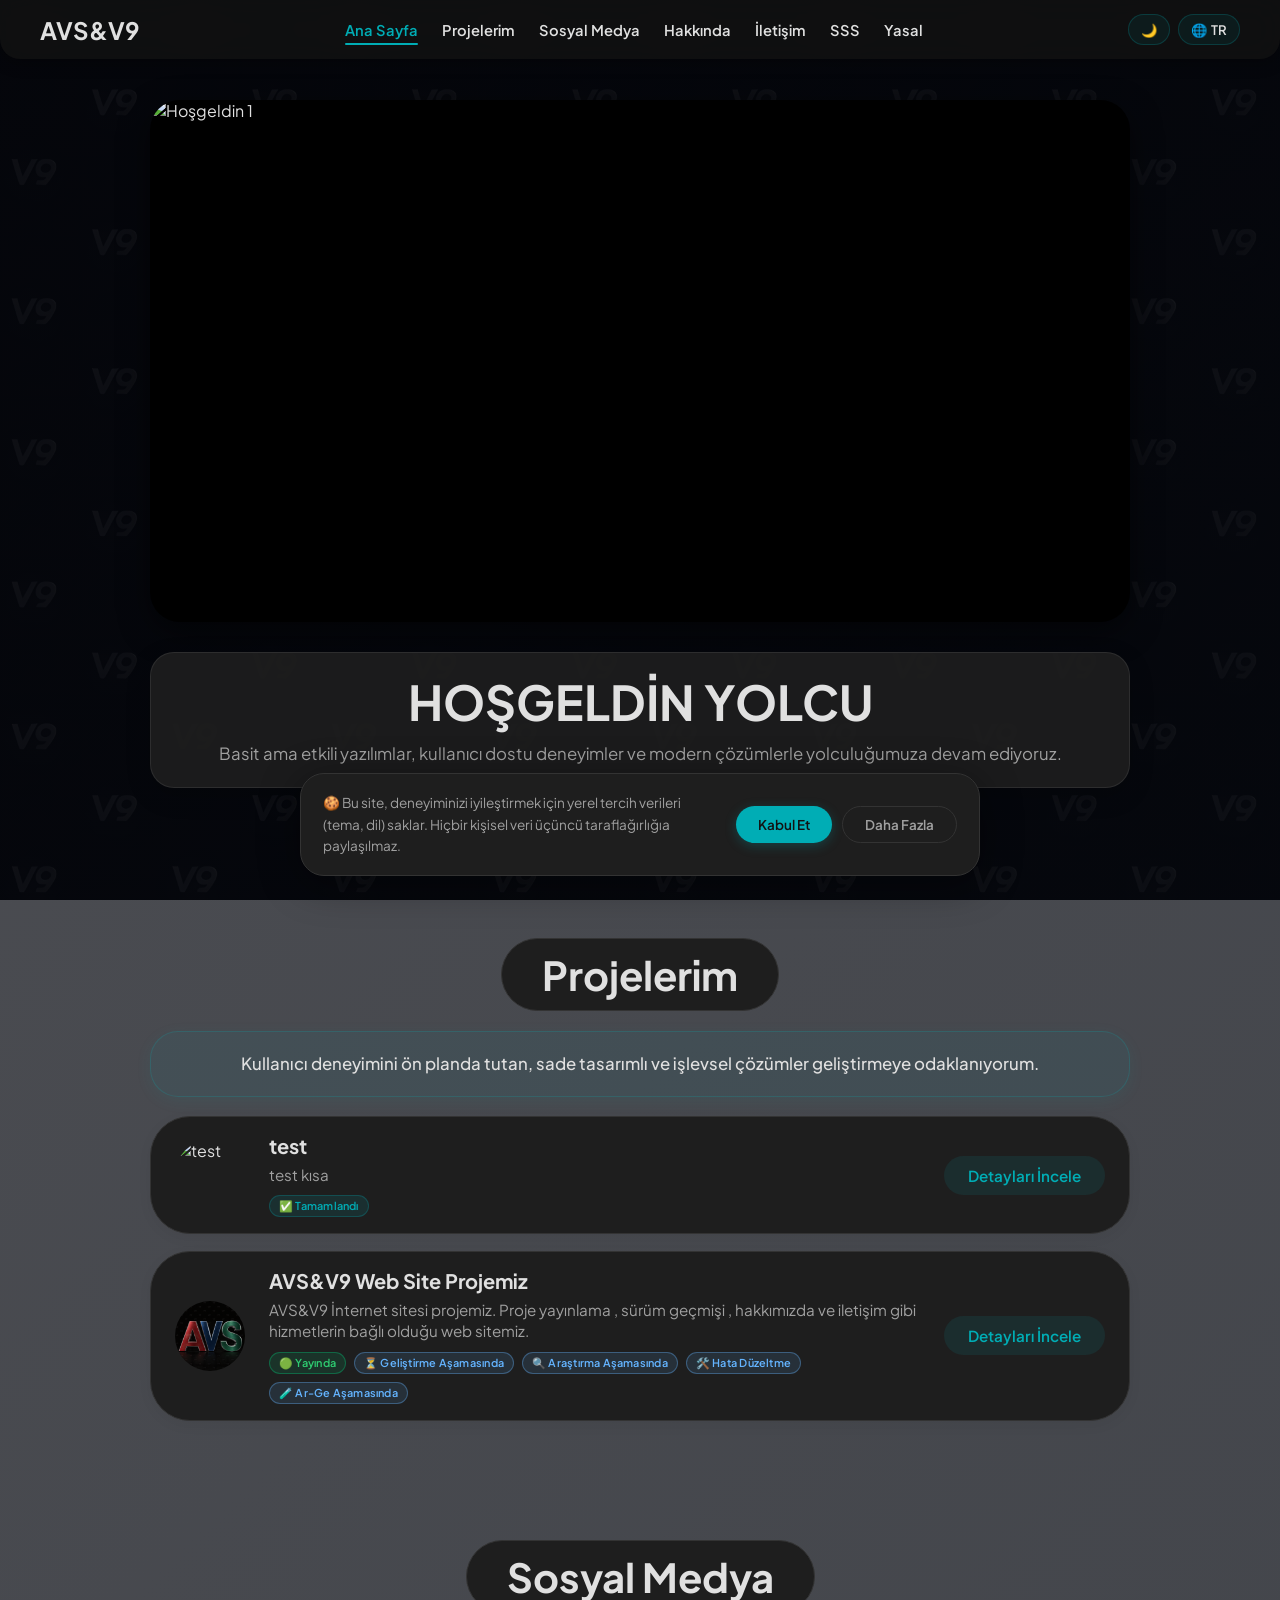
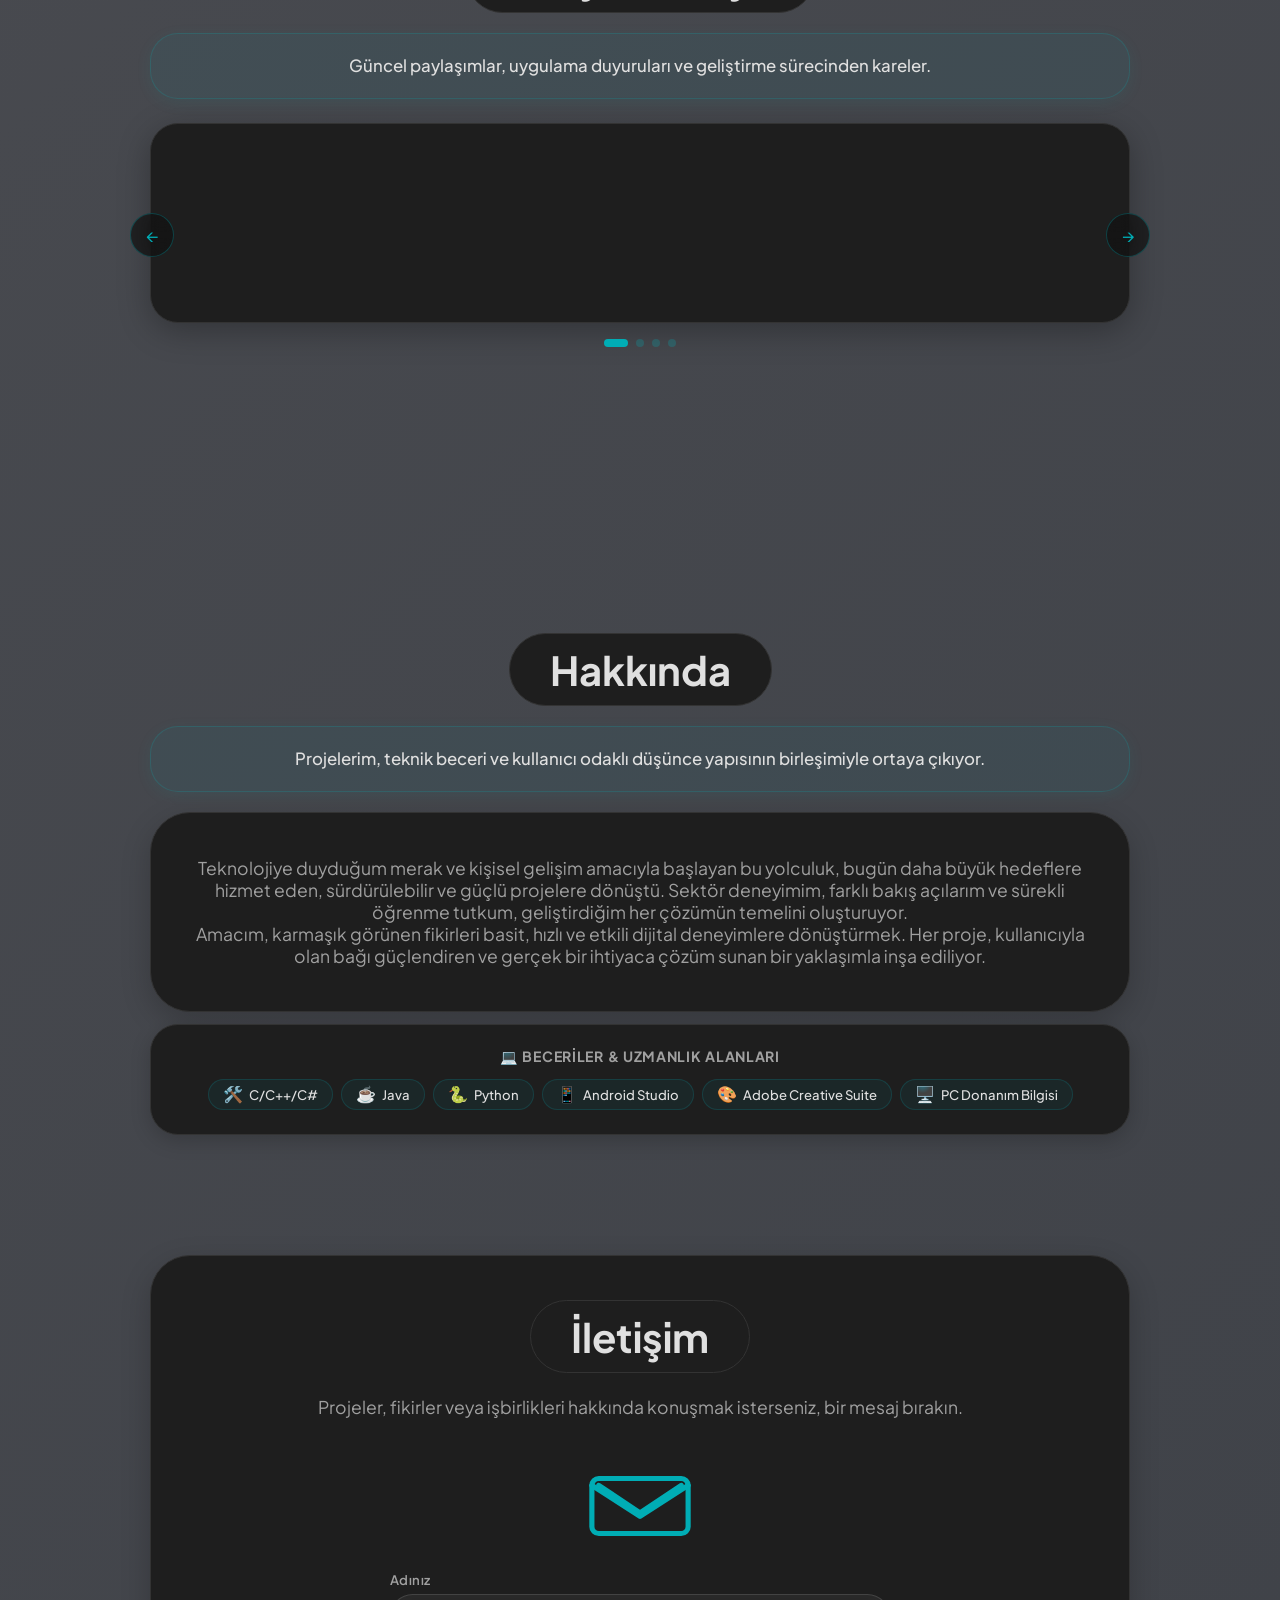
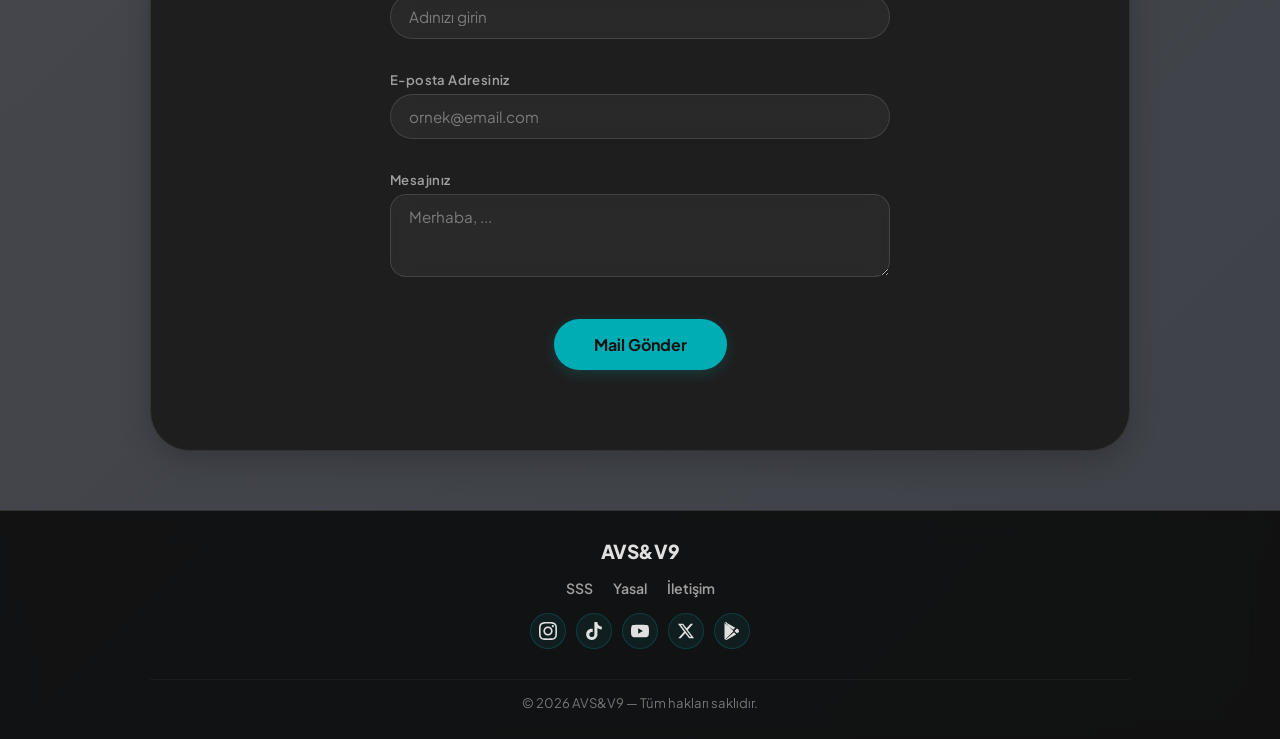
==== commit 5899a5b8: "12.08/22.45" ====
--- a/index.html
+++ b/index.html
@@ -1,4 +1,4 @@
-﻿<!DOCTYPE html>
+<!DOCTYPE html>
 <html lang="tr" data-theme="dark">
 
 <head>
@@ -44,6 +44,8 @@
       "url": "https://avs-v9.vercel.app/",
       "sameAs": [
         "https://www.instagram.com/avs.v9",
+        "https://tiktok.com/@avsv9",
+        "https://youtube.com/@avsv9_dev",
         "https://x.com/avsv9_dev"
       ],
       "jobTitle": "Full-Stack Web & Mobile Developer",
@@ -227,7 +229,7 @@
             <!-- Sosyal Medya Bağlantı Kartları -->
             <div class="sm-grid scroll-anim">
 
-                <a href="#" class="sm-card sm-card-instagram" target="_blank" rel="noopener" aria-label="Instagram">
+                <a href="https://www.instagram.com/avs.v9" class="sm-card sm-card-instagram" target="_blank" rel="noopener" aria-label="Instagram">
                     <div class="sm-card-icon">
                         <svg viewBox="0 0 24 24" fill="currentColor">
                             <path
@@ -403,7 +405,7 @@
                 <a href="#iletisim" data-i18n="nav.contact">İletişim</a>
             </nav>
             <div class="footer-social" aria-label="Sosyal Medya Bağlantıları">
-                <a href="#" target="_blank" rel="noopener" aria-label="Instagram" class="footer-social-link">
+                <a href="https://www.instagram.com/avs.v9" target="_blank" rel="noopener" aria-label="Instagram" class="footer-social-link">
                     <svg viewBox="0 0 24 24" fill="currentColor">
                         <path
                             d="M12 2.163c3.204 0 3.584.012 4.85.07 3.252.148 4.771 1.691 4.919 4.919.058 1.265.069 1.645.069 4.849 0 3.205-.012 3.584-.069 4.849-.149 3.225-1.664 4.771-4.919 4.919-1.266.058-1.644.07-4.85.07-3.204 0-3.584-.012-4.849-.07-3.26-.149-4.771-1.699-4.919-4.92-.058-1.265-.07-1.644-.07-4.849 0-3.204.013-3.583.07-4.849.149-3.227 1.664-4.771 4.919-4.919 1.266-.057 1.645-.069 4.849-.069zm0-2.163c-3.259 0-3.667.014-4.947.072-4.358.2-6.78 2.618-6.98 6.98-.059 1.281-.073 1.689-.073 4.948 0 3.259.014 3.668.072 4.948.2 4.358 2.618 6.78 6.98 6.98 1.281.058 1.689.072 4.948.072 3.259 0 3.668-.014 4.948-.072 4.354-.2 6.782-2.618 6.979-6.98.059-1.28.073-1.689.073-4.948 0-3.259-.014-3.667-.072-4.947-.196-4.354-2.617-6.78-6.979-6.98-1.281-.059-1.69-.073-4.949-.073zm0 5.838c-3.403 0-6.162 2.759-6.162 6.162s2.759 6.163 6.162 6.163 6.162-2.759 6.162-6.163c0-3.403-2.759-6.162-6.162-6.162zm0 10.162c-2.209 0-4-1.79-4-4 0-2.209 1.791-4 4-4s4 1.791 4 4c0 2.21-1.791 4-4 4zm6.406-11.845c-.796 0-1.441.645-1.441 1.44s.645 1.44 1.441 1.44c.795 0 1.439-.645 1.439-1.44s-.644-1.44-1.439-1.44z" />
--- a/style.css
+++ b/style.css
@@ -77,7 +77,7 @@
     font-family: 'Plus Jakarta Sans', 'Segoe UI', sans-serif;
 }
 
-/* SEO-4: Input ve textarea için de focus ring — klavye kullanıcıları form alanını görebilsin */
+
 button:focus-visible,
 a:focus-visible,
 input:focus-visible,
@@ -88,7 +88,6 @@
     border-radius: 4px;
 }
 
-/* PERF-4: scroll-behavior sadır hareket hassaslığı olmayan kullanıcılarda çalışsın */
 @media (prefers-reduced-motion: no-preference) {
     html {
         scroll-behavior: smooth;
@@ -419,7 +418,7 @@
     box-shadow: 0 4px 20px rgba(0, 0, 0, 0.1);
 }
 
-/* UIUX-1: Büyük kart sol sütunda 2 satır kaplar; küçük kartlar sağ sütunda alt alta */
+
 .bento-large {
     grid-row: span 2;
     box-shadow: inset 4px 0 0 var(--accent-color),
@@ -3043,7 +3042,6 @@
    ============================================= */
 @media (max-width: 640px) {
 
-    /* UIUX-1: Mobil'de tek sütun */
     .bento-grid {
         grid-template-columns: 1fr;
         grid-template-rows: auto;
@@ -3079,9 +3077,6 @@
     }
 }
 
-/* =============================================
-   === TASARIM-05: LIGHT MODE KONTRAST İYİLEŞTİRMESİ ===
-   ============================================= */
 [data-theme="light"] {
     --bg-color: #f8fafc;
     --surface-color: #ffffff;
@@ -3662,11 +3657,7 @@
     border-radius: 8px;
 }
 
-/* =============================================
-   === UIUX-02 & SEO-02: MİKRO ETKİLEÅİM & ERİŞİLEBİLİRLİK ===
-   ============================================= */
-
-/* Ripple Effect for Buttons */
+
 .oval-btn,
 .bento-detail-btn,
 .sm-slide-btn,
@@ -3706,13 +3697,13 @@
     transition: 0s;
 }
 
-/* Accessibility Focus Outline */
+
 :focus-visible {
     outline: 2px dashed var(--accent-color);
     outline-offset: 4px;
 }
 
-/* KOD-01: Mobile Safari/Chrome native feels */
+
 * {
     -webkit-tap-highlight-color: transparent;
 }
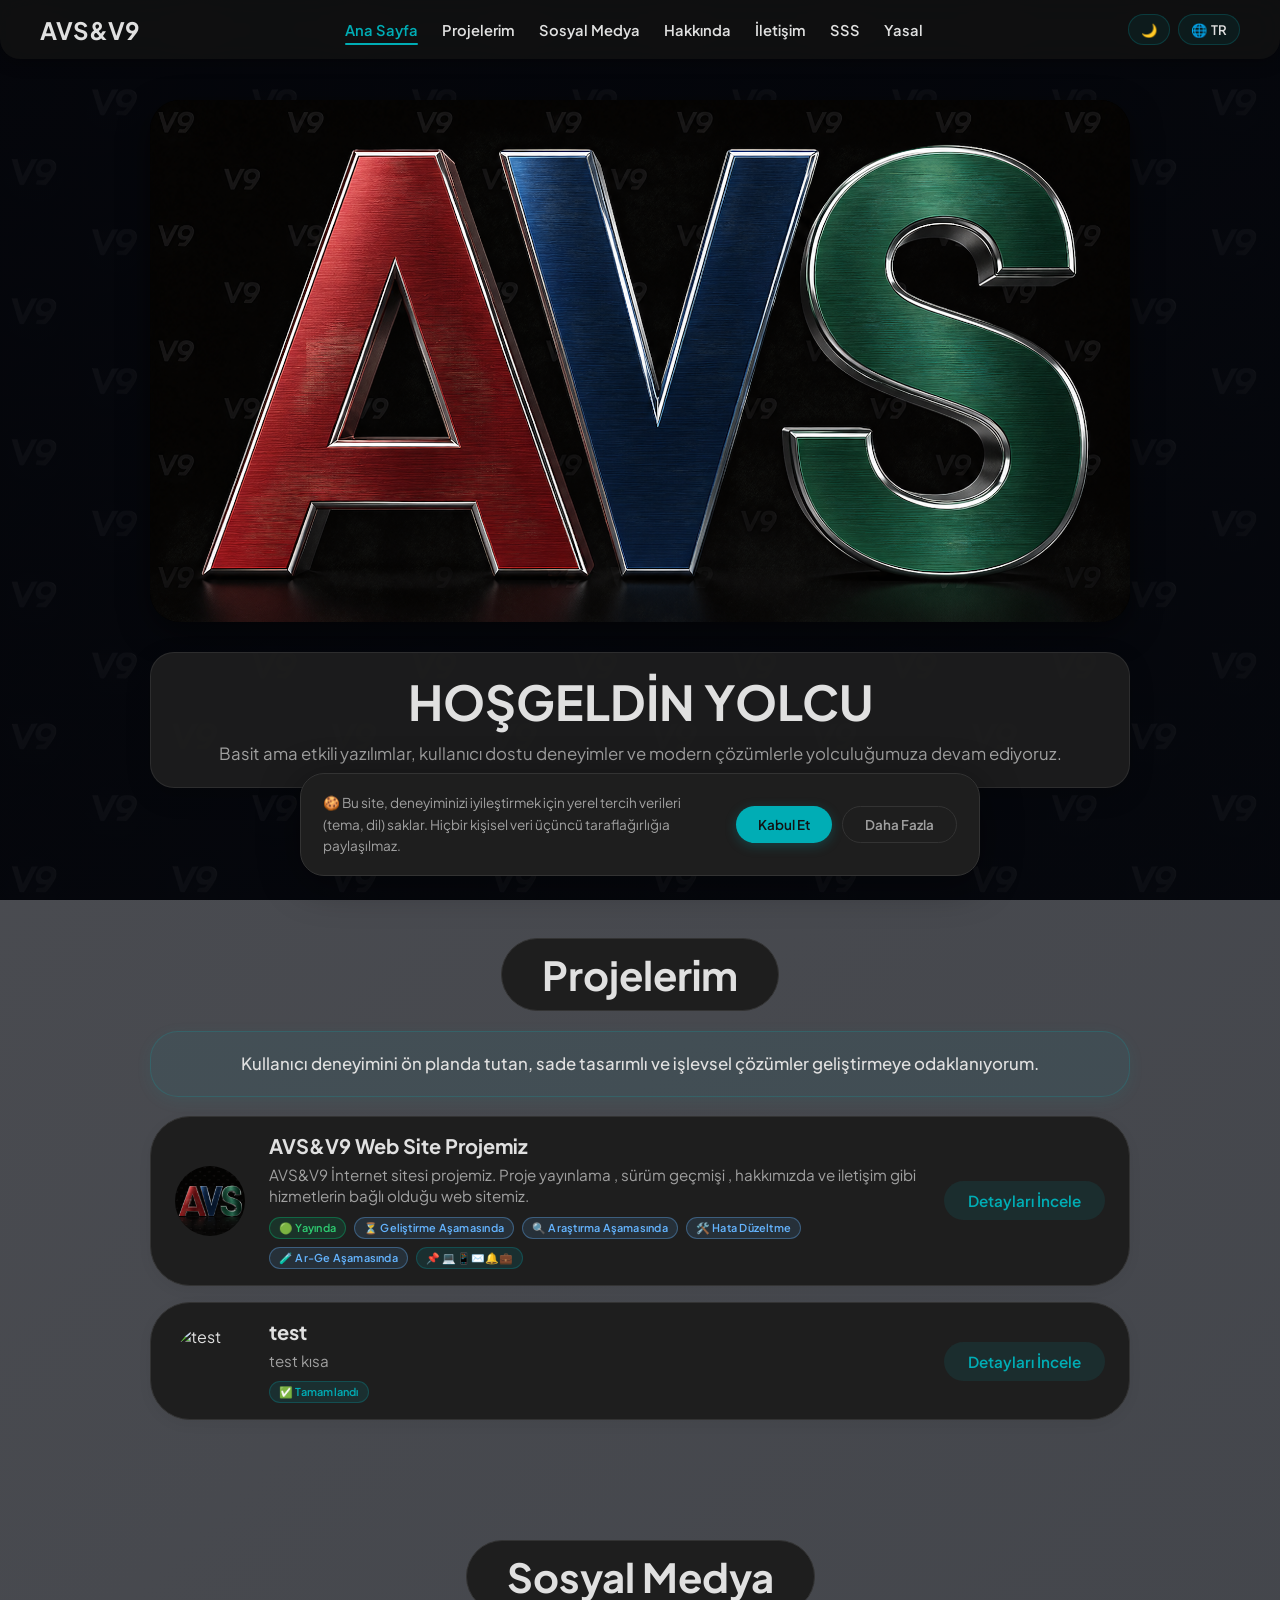
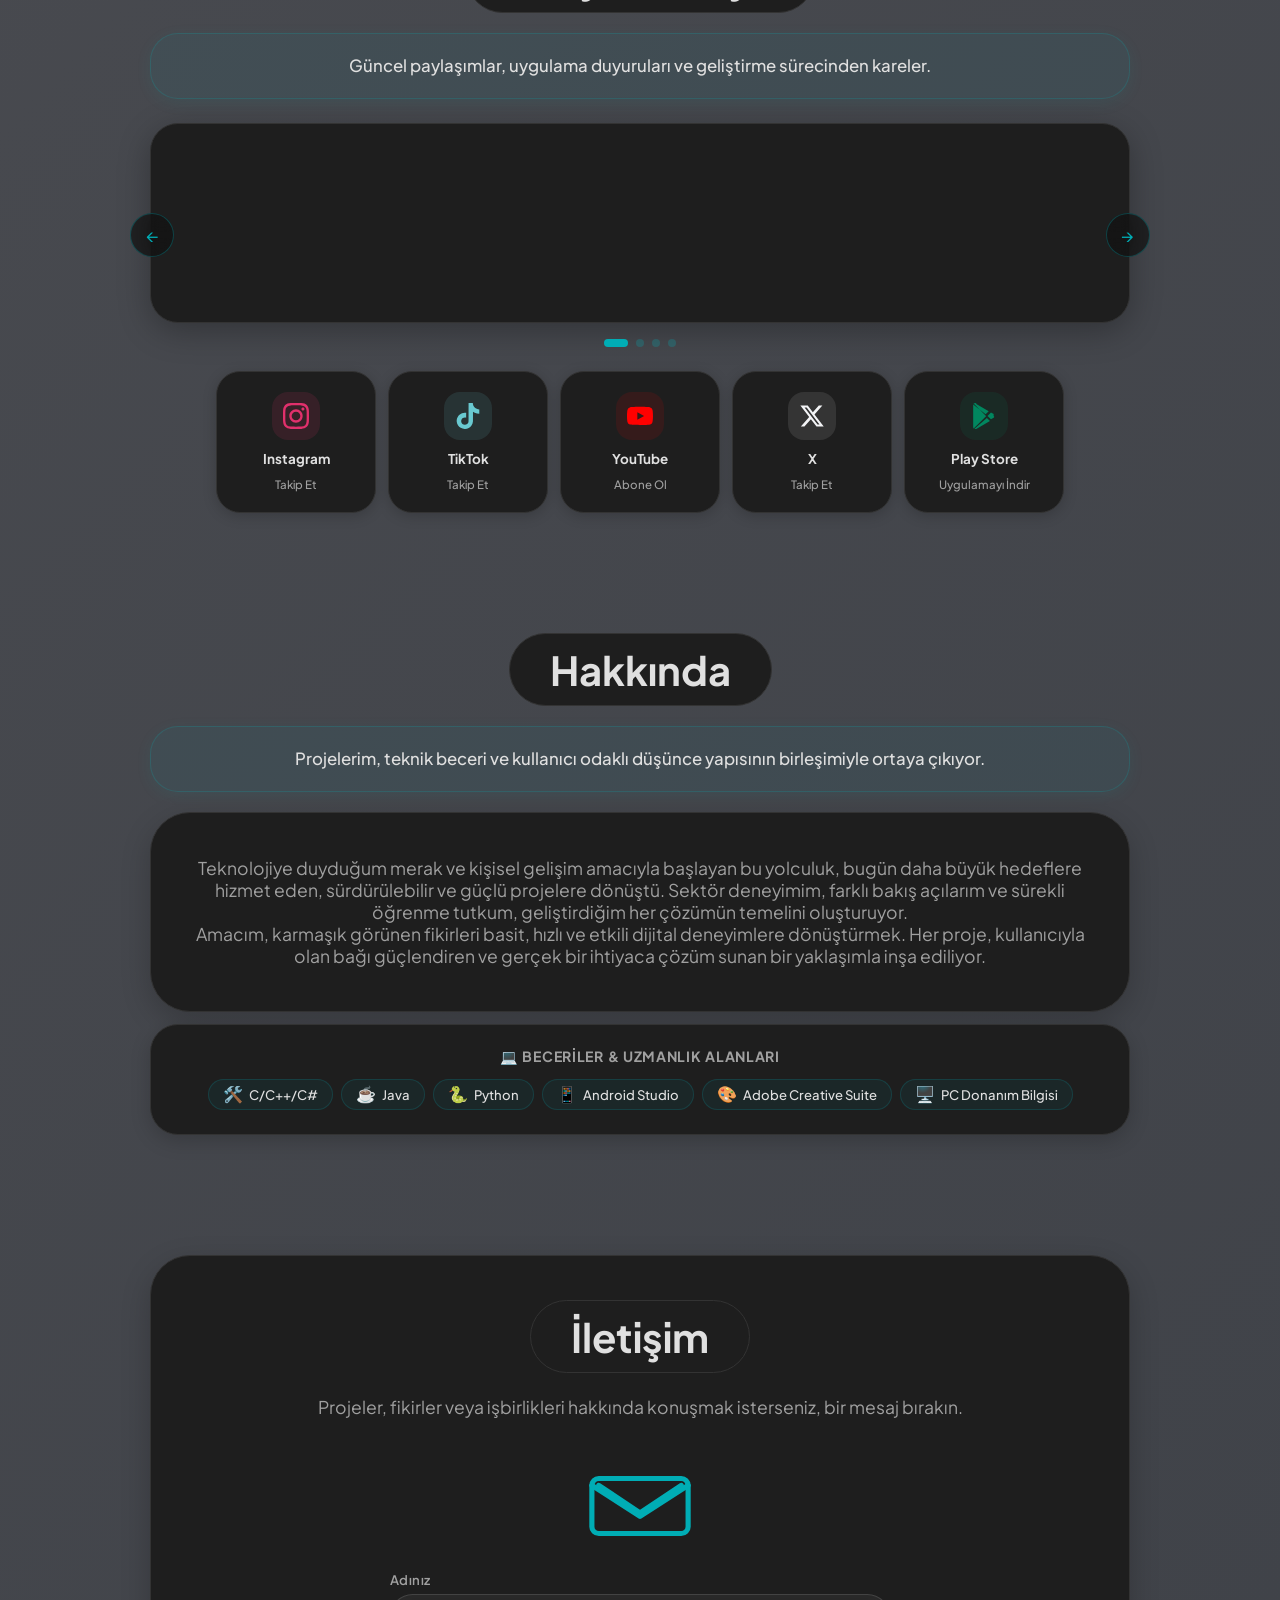
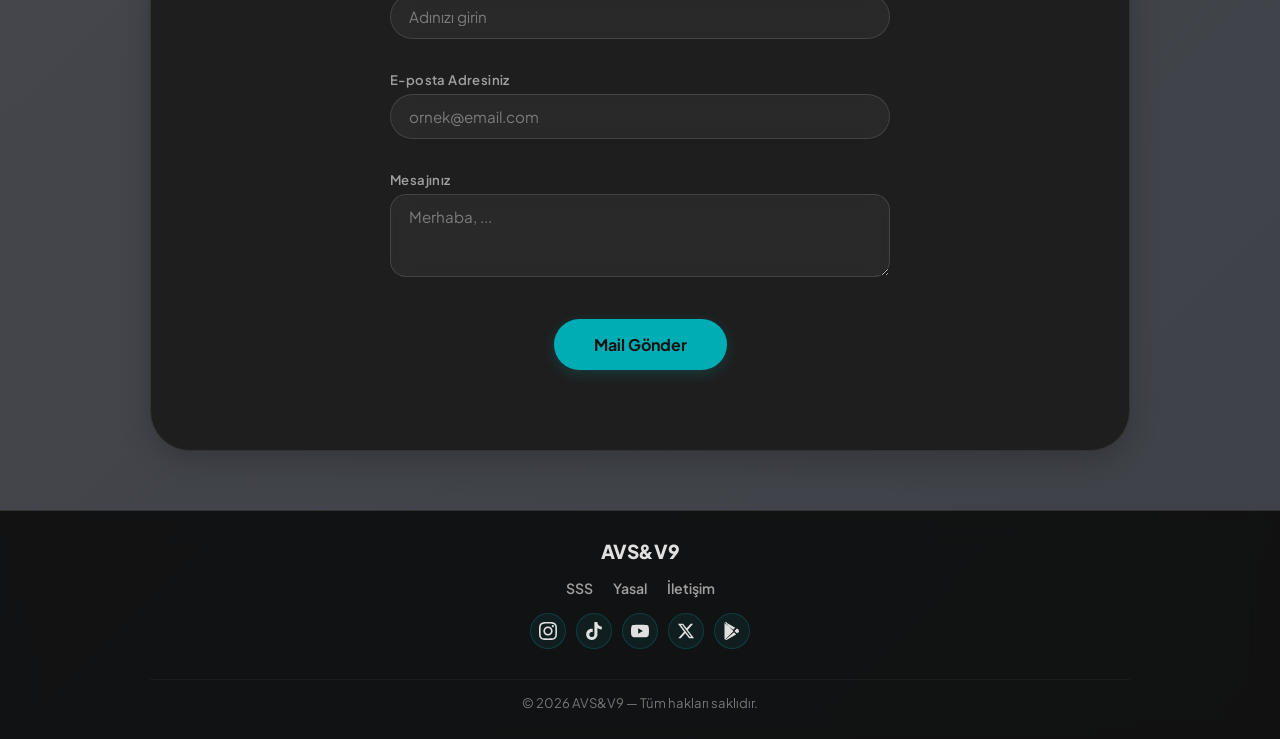
==== commit eb64b1ed: "13.08/21.45" ====
--- a/index.html
+++ b/index.html
@@ -229,7 +229,8 @@
             <!-- Sosyal Medya Bağlantı Kartları -->
             <div class="sm-grid scroll-anim">
 
-                <a href="https://www.instagram.com/avs.v9" class="sm-card sm-card-instagram" target="_blank" rel="noopener" aria-label="Instagram">
+                <a href="https://www.instagram.com/avs.v9" class="sm-card sm-card-instagram" target="_blank"
+                    rel="noopener" aria-label="Instagram">
                     <div class="sm-card-icon">
                         <svg viewBox="0 0 24 24" fill="currentColor">
                             <path
@@ -405,7 +406,8 @@
                 <a href="#iletisim" data-i18n="nav.contact">İletişim</a>
             </nav>
             <div class="footer-social" aria-label="Sosyal Medya Bağlantıları">
-                <a href="https://www.instagram.com/avs.v9" target="_blank" rel="noopener" aria-label="Instagram" class="footer-social-link">
+                <a href="https://www.instagram.com/avs.v9" target="_blank" rel="noopener" aria-label="Instagram"
+                    class="footer-social-link">
                     <svg viewBox="0 0 24 24" fill="currentColor">
                         <path
                             d="M12 2.163c3.204 0 3.584.012 4.85.07 3.252.148 4.771 1.691 4.919 4.919.058 1.265.069 1.645.069 4.849 0 3.205-.012 3.584-.069 4.849-.149 3.225-1.664 4.771-4.919 4.919-1.266.058-1.644.07-4.85.07-3.204 0-3.584-.012-4.849-.07-3.26-.149-4.771-1.699-4.919-4.92-.058-1.265-.07-1.644-.07-4.849 0-3.204.013-3.583.07-4.849.149-3.227 1.664-4.771 4.919-4.919 1.266-.057 1.645-.069 4.849-.069zm0-2.163c-3.259 0-3.667.014-4.947.072-4.358.2-6.78 2.618-6.98 6.98-.059 1.281-.073 1.689-.073 4.948 0 3.259.014 3.668.072 4.948.2 4.358 2.618 6.78 6.98 6.98 1.281.058 1.689.072 4.948.072 3.259 0 3.668-.014 4.948-.072 4.354-.2 6.782-2.618 6.979-6.98.059-1.28.073-1.689.073-4.948 0-3.259-.014-3.667-.072-4.947-.196-4.354-2.617-6.78-6.979-6.98-1.281-.059-1.69-.073-4.949-.073zm0 5.838c-3.403 0-6.162 2.759-6.162 6.162s2.759 6.163 6.162 6.163 6.162-2.759 6.162-6.163c0-3.403-2.759-6.162-6.162-6.162zm0 10.162c-2.209 0-4-1.79-4-4 0-2.209 1.791-4 4-4s4 1.791 4 4c0 2.21-1.791 4-4 4zm6.406-11.845c-.796 0-1.441.645-1.441 1.44s.645 1.44 1.441 1.44c.795 0 1.439-.645 1.439-1.44s-.644-1.44-1.439-1.44z" />
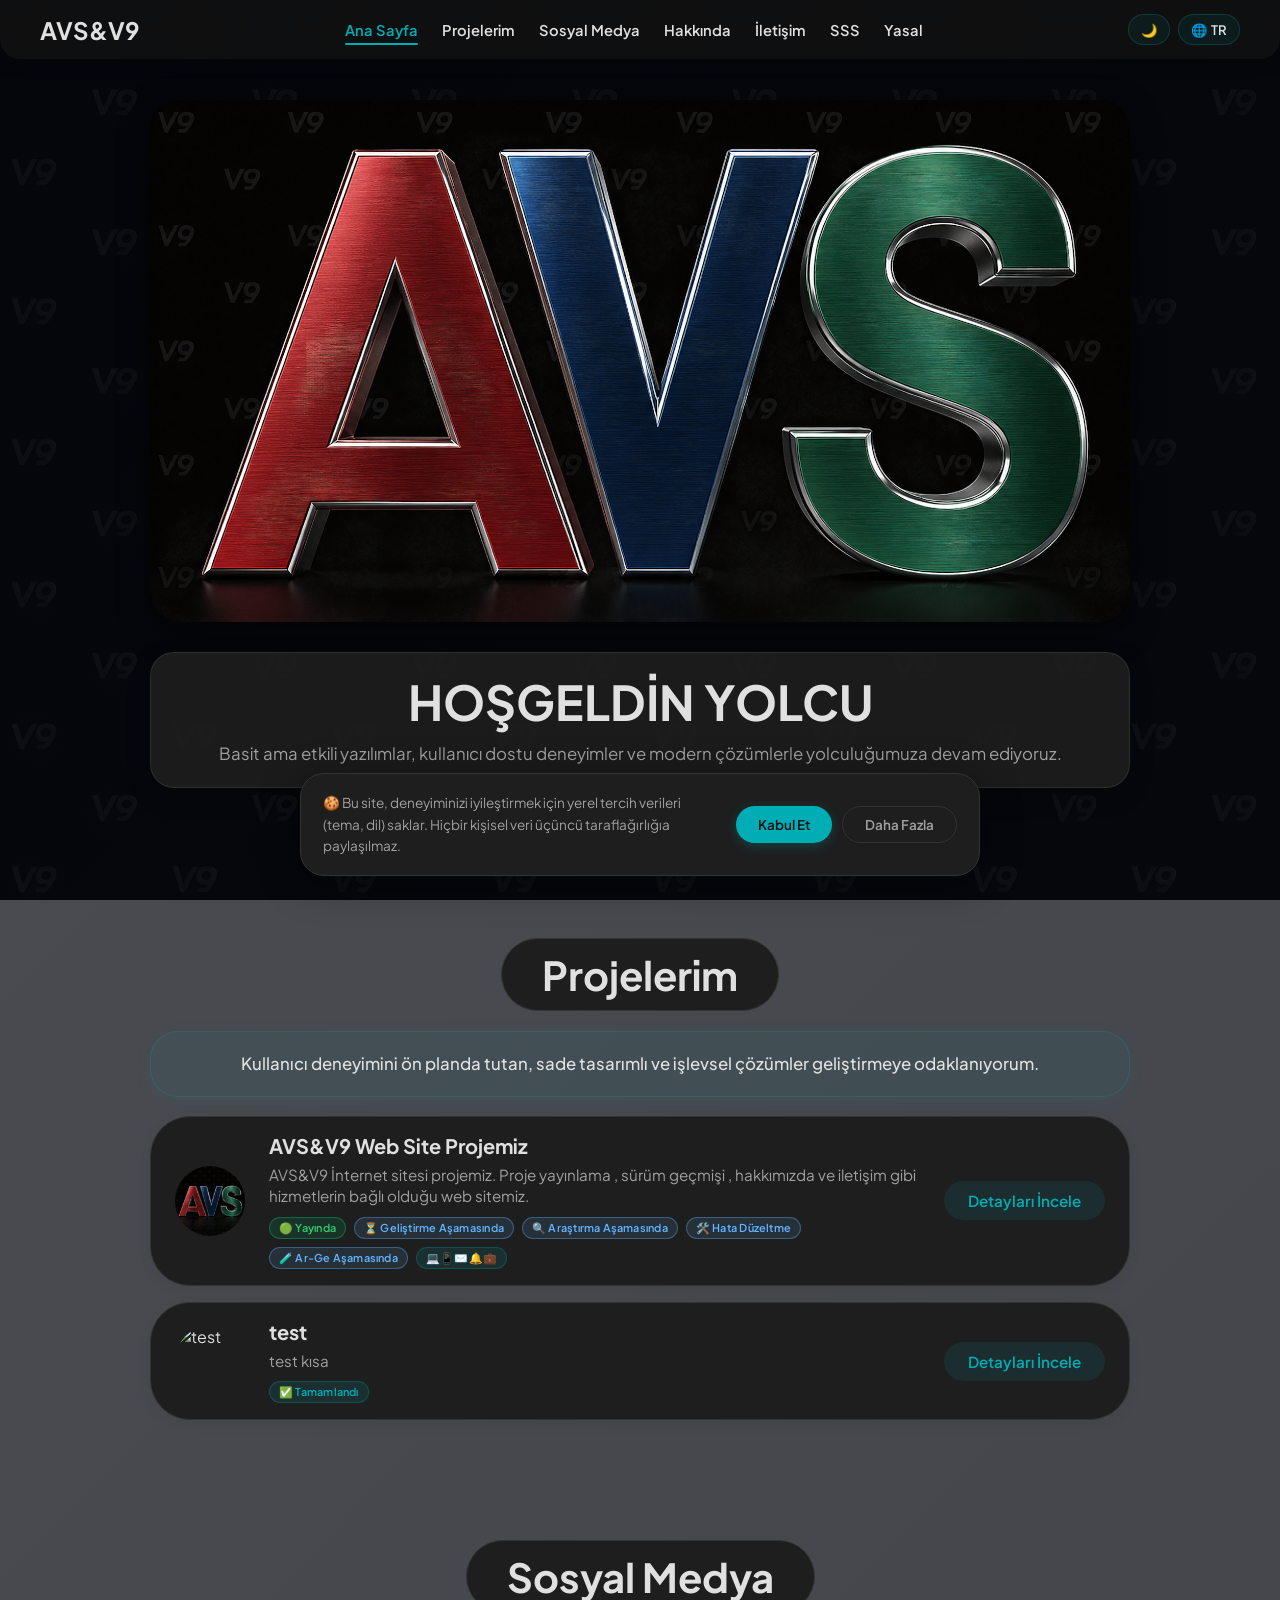
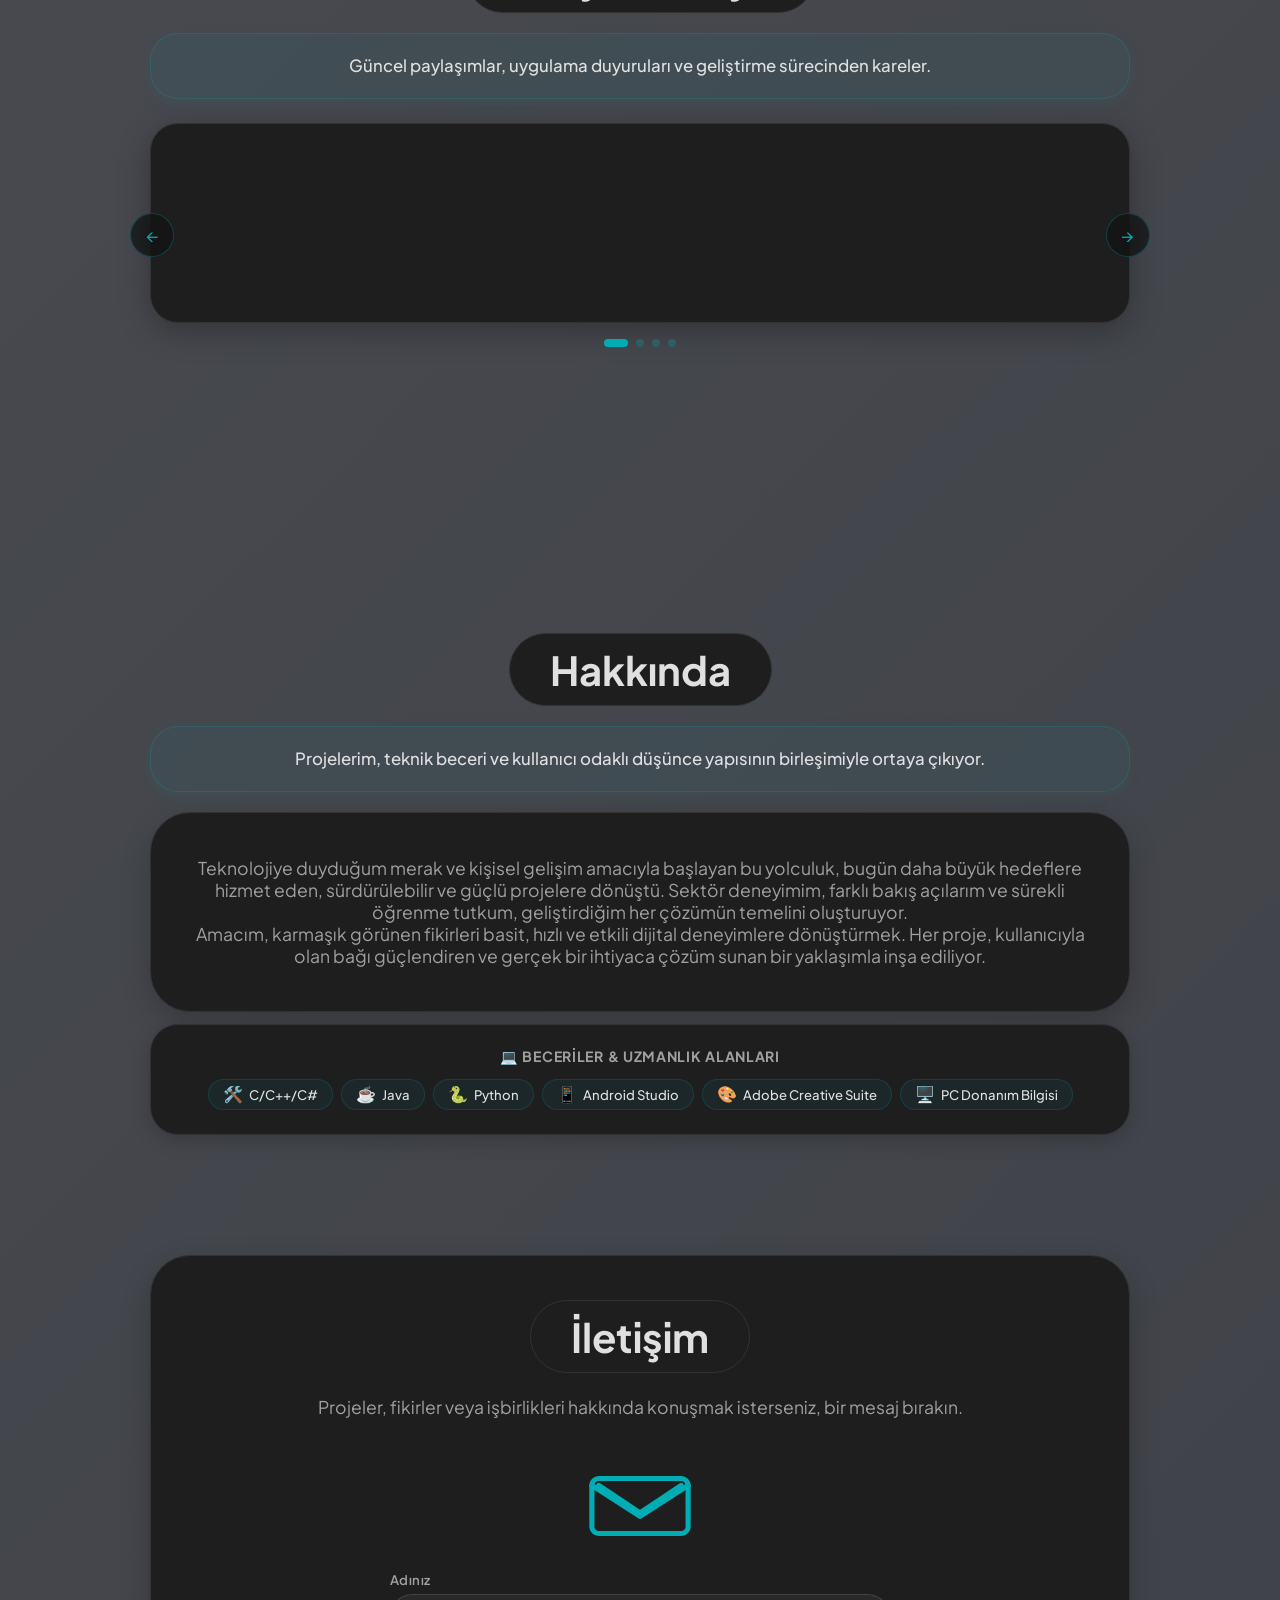
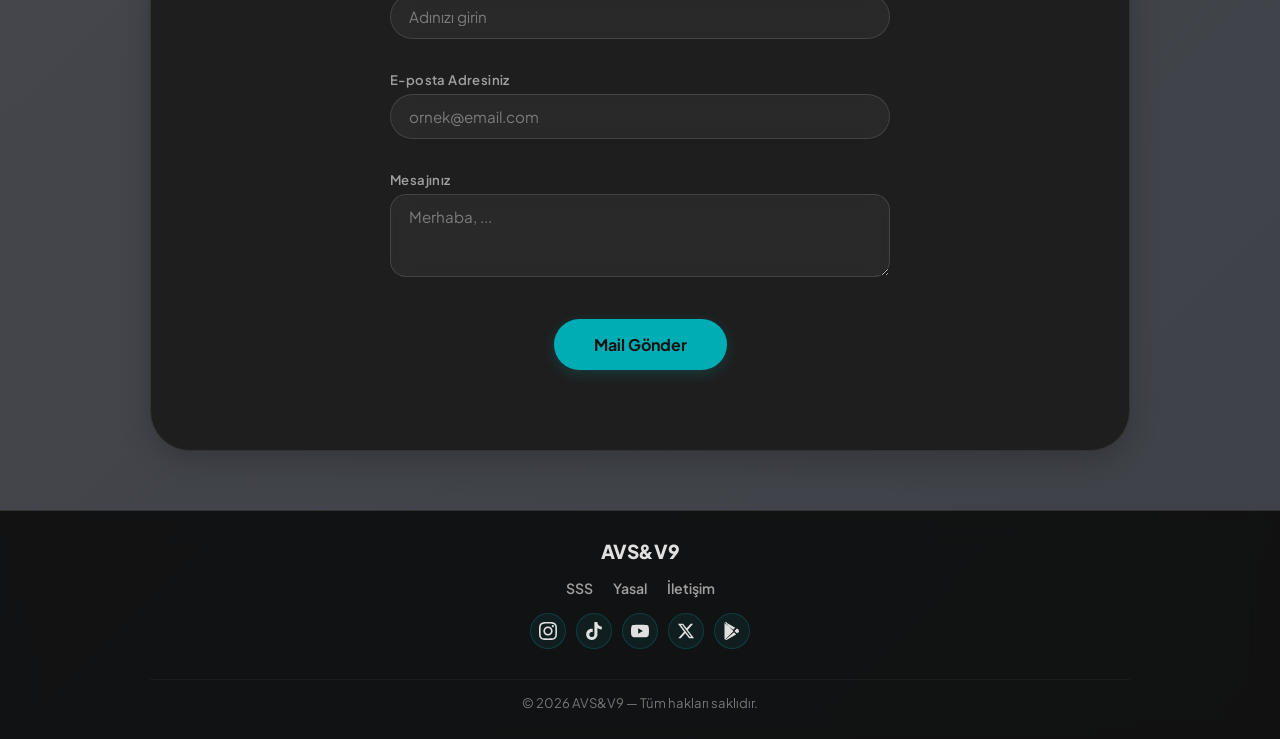
==== commit 664468aa: "13.08.21.58" ====
--- a/index.html
+++ b/index.html
@@ -61,7 +61,7 @@
         href="https://fonts.googleapis.com/css2?family=Plus+Jakarta+Sans:ital,wght@0,300;0,400;0,500;0,600;0,700;0,800;1,400&display=swap">
 
     <link rel="stylesheet" href="style.css">
-    <script src="script.js?v=1.2" defer></script>
+    <script src="script.js?v=3.2" defer></script>
 </head>
 
 <body>
@@ -458,4 +458,4 @@
 
 </body>
 
-</html>+</html>
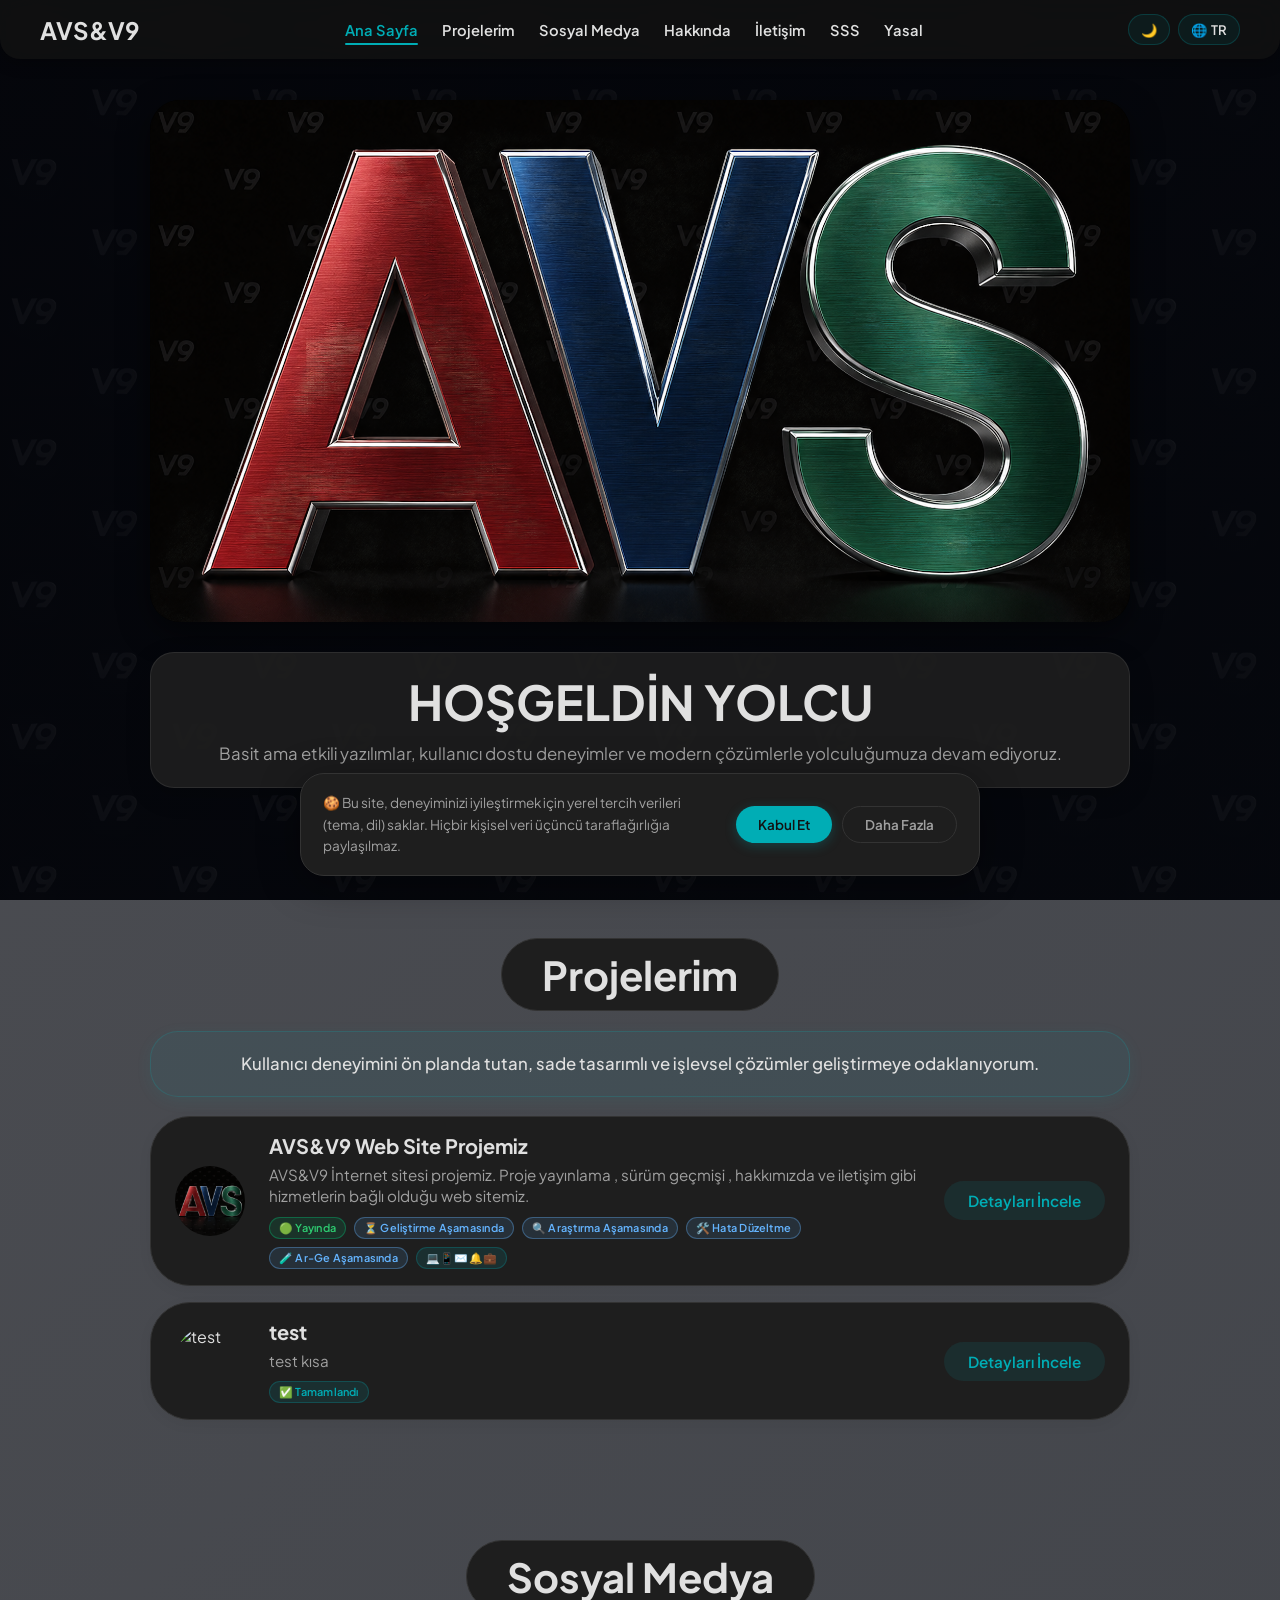
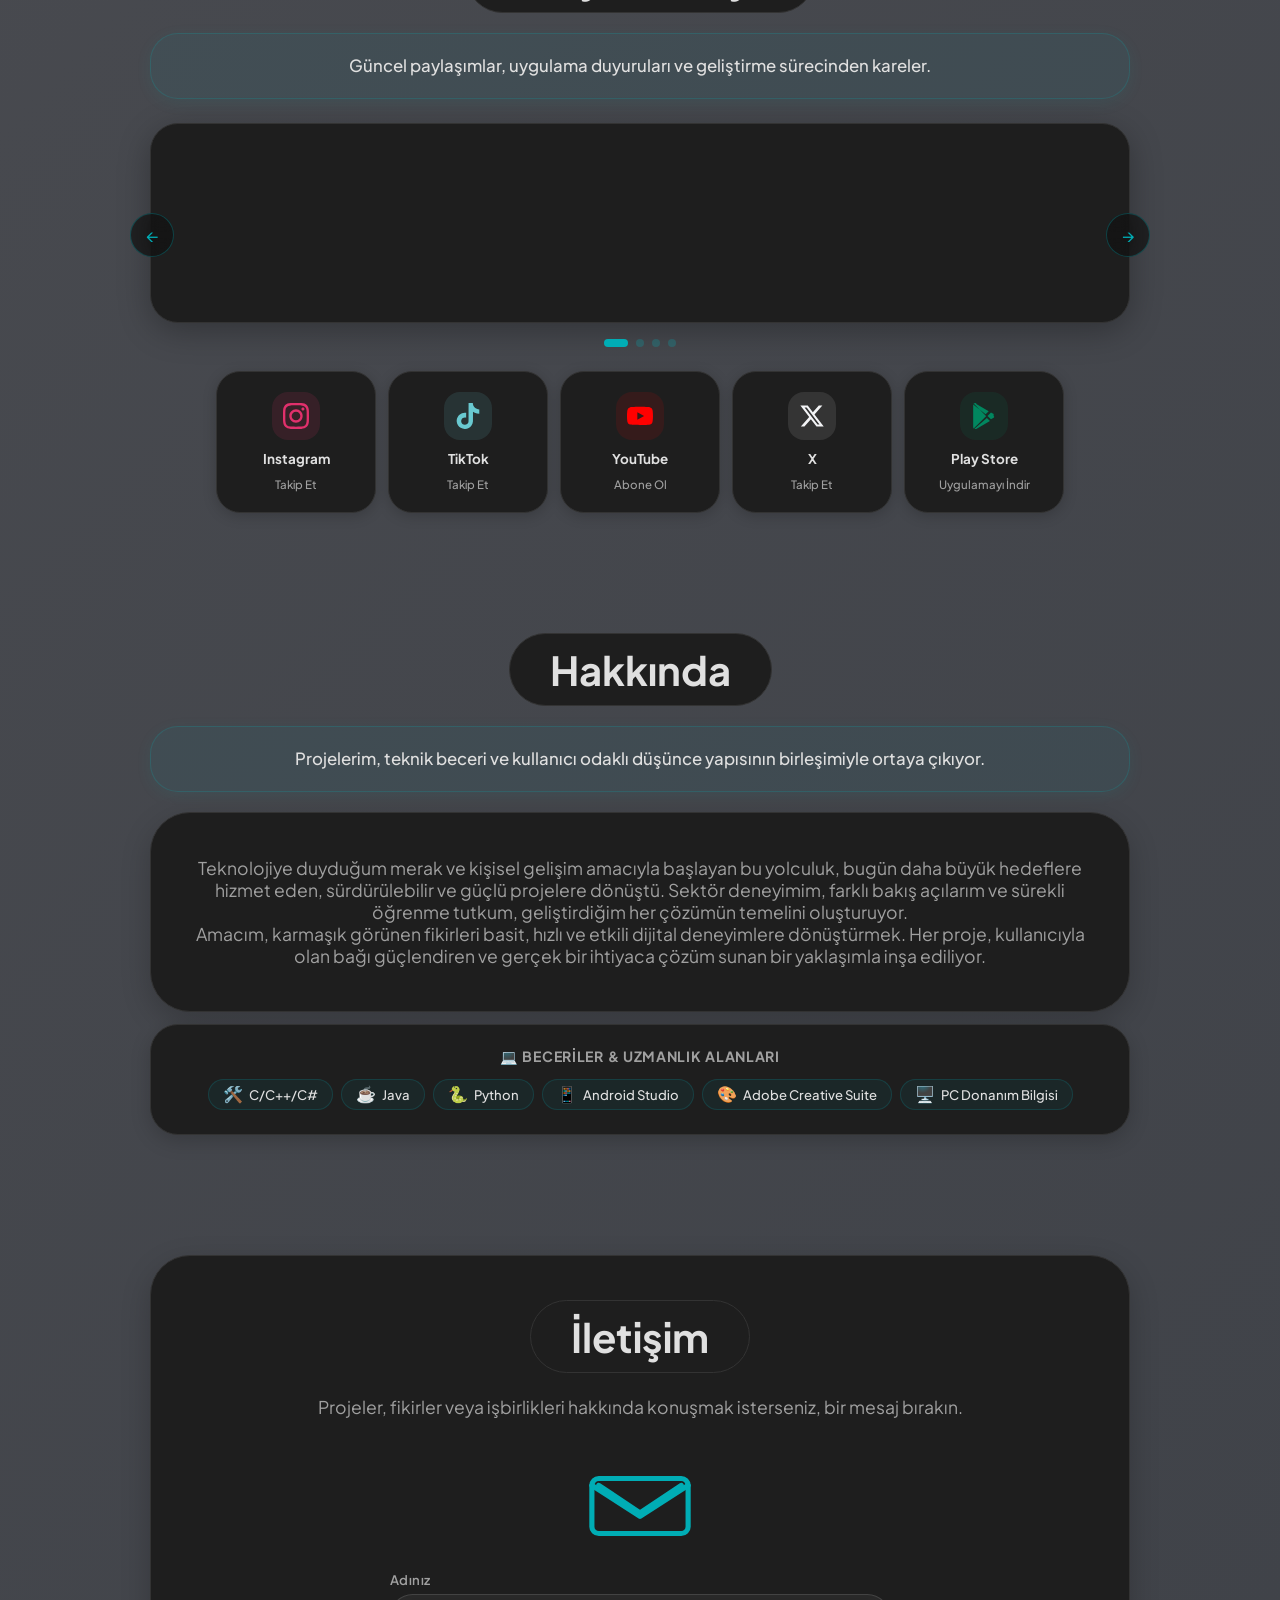
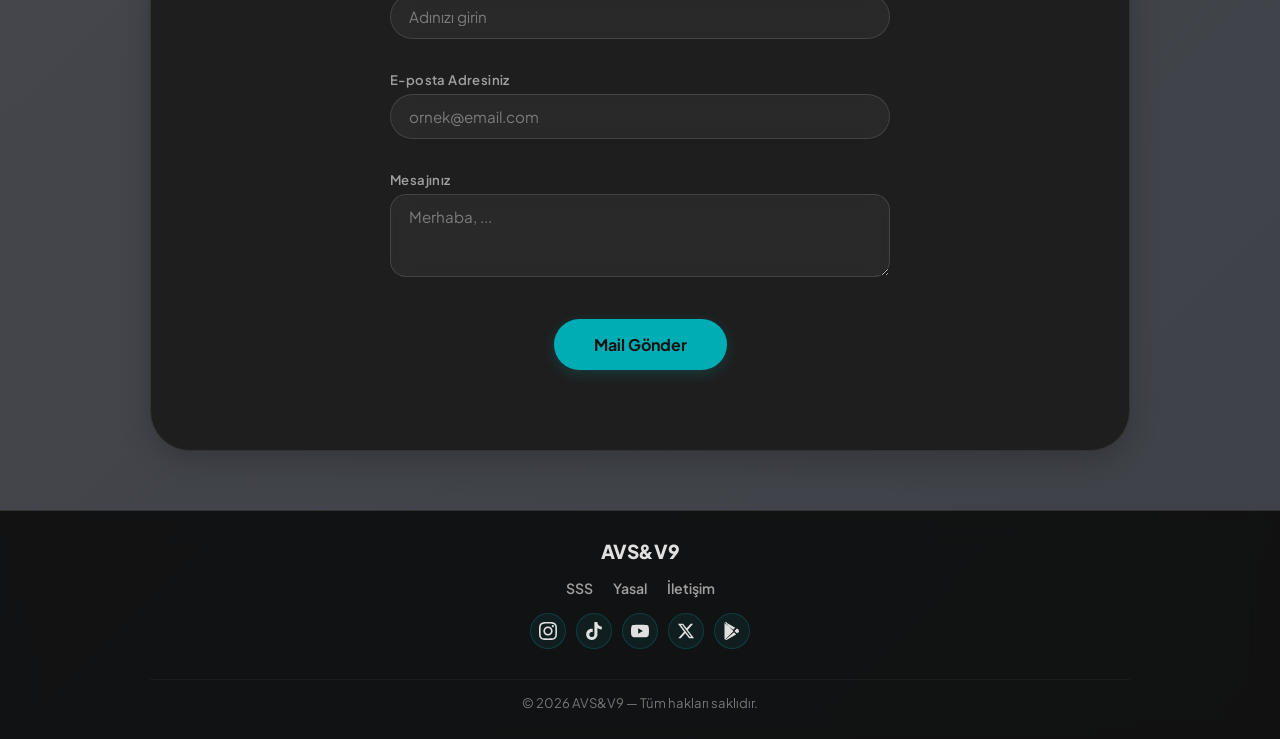
==== commit 50fc521d: "13.08/22.03" ====
--- a/index.html
+++ b/index.html
@@ -4,13 +4,13 @@
 <head>
     <meta charset="UTF-8">
     <script>
-        window.onerror = function (msg, url, line, col, error) {
-            var errDiv = document.createElement('div');
-            errDiv.style.cssText = 'color:red; font-size:20px; z-index:99999; position:fixed; top:0; left:0; width:100%; background:black; padding:20px; border:2px solid red;';
-            errDiv.innerHTML = 'JS ERROR: ' + msg + '<br>Line: ' + line;
-            if (document.body) document.body.appendChild(errDiv);
-            else window.addEventListener('DOMContentLoaded', () => document.body.appendChild(errDiv));
-        };
+    window.onerror = function(msg, url, line, col, error) {
+        var errDiv = document.createElement('div');
+        errDiv.style.cssText = 'color:red; font-size:20px; z-index:99999; position:fixed; top:0; left:0; width:100%; background:black; padding:20px; border:2px solid red;';
+        errDiv.innerHTML = 'JS ERROR: ' + msg + '<br>Line: ' + line;
+        if(document.body) document.body.appendChild(errDiv);
+        else window.addEventListener('DOMContentLoaded', () => document.body.appendChild(errDiv));
+    };
     </script>
     <meta name="viewport" content="width=device-width, initial-scale=1.0">
 
@@ -127,6 +127,7 @@
             </div>
 
             <div class="projects-list">
+                <!-- Projeler script.js?v=3.2 tarafından buraya dinamik olarak eklenecek -->
             </div>
         </section>
 
@@ -229,8 +230,7 @@
             <!-- Sosyal Medya Bağlantı Kartları -->
             <div class="sm-grid scroll-anim">
 
-                <a href="https://www.instagram.com/avs.v9" class="sm-card sm-card-instagram" target="_blank"
-                    rel="noopener" aria-label="Instagram">
+                <a href="https://www.instagram.com/avs.v9" class="sm-card sm-card-instagram" target="_blank" rel="noopener" aria-label="Instagram">
                     <div class="sm-card-icon">
                         <svg viewBox="0 0 24 24" fill="currentColor">
                             <path
@@ -406,36 +406,20 @@
                 <a href="#iletisim" data-i18n="nav.contact">İletişim</a>
             </nav>
             <div class="footer-social" aria-label="Sosyal Medya Bağlantıları">
-                <a href="https://www.instagram.com/avs.v9" target="_blank" rel="noopener" aria-label="Instagram"
-                    class="footer-social-link">
-                    <svg viewBox="0 0 24 24" fill="currentColor">
-                        <path
-                            d="M12 2.163c3.204 0 3.584.012 4.85.07 3.252.148 4.771 1.691 4.919 4.919.058 1.265.069 1.645.069 4.849 0 3.205-.012 3.584-.069 4.849-.149 3.225-1.664 4.771-4.919 4.919-1.266.058-1.644.07-4.85.07-3.204 0-3.584-.012-4.849-.07-3.26-.149-4.771-1.699-4.919-4.92-.058-1.265-.07-1.644-.07-4.849 0-3.204.013-3.583.07-4.849.149-3.227 1.664-4.771 4.919-4.919 1.266-.057 1.645-.069 4.849-.069zm0-2.163c-3.259 0-3.667.014-4.947.072-4.358.2-6.78 2.618-6.98 6.98-.059 1.281-.073 1.689-.073 4.948 0 3.259.014 3.668.072 4.948.2 4.358 2.618 6.78 6.98 6.98 1.281.058 1.689.072 4.948.072 3.259 0 3.668-.014 4.948-.072 4.354-.2 6.782-2.618 6.979-6.98.059-1.28.073-1.689.073-4.948 0-3.259-.014-3.667-.072-4.947-.196-4.354-2.617-6.78-6.979-6.98-1.281-.059-1.69-.073-4.949-.073zm0 5.838c-3.403 0-6.162 2.759-6.162 6.162s2.759 6.163 6.162 6.163 6.162-2.759 6.162-6.163c0-3.403-2.759-6.162-6.162-6.162zm0 10.162c-2.209 0-4-1.79-4-4 0-2.209 1.791-4 4-4s4 1.791 4 4c0 2.21-1.791 4-4 4zm6.406-11.845c-.796 0-1.441.645-1.441 1.44s.645 1.44 1.441 1.44c.795 0 1.439-.645 1.439-1.44s-.644-1.44-1.439-1.44z" />
-                    </svg>
+                <a href="#" target="_blank" rel="noopener" aria-label="Instagram" class="footer-social-link">
+                    <svg viewBox="0 0 24 24" fill="currentColor"><path d="M12 2.163c3.204 0 3.584.012 4.85.07 3.252.148 4.771 1.691 4.919 4.919.058 1.265.069 1.645.069 4.849 0 3.205-.012 3.584-.069 4.849-.149 3.225-1.664 4.771-4.919 4.919-1.266.058-1.644.07-4.85.07-3.204 0-3.584-.012-4.849-.07-3.26-.149-4.771-1.699-4.919-4.92-.058-1.265-.07-1.644-.07-4.849 0-3.204.013-3.583.07-4.849.149-3.227 1.664-4.771 4.919-4.919 1.266-.057 1.645-.069 4.849-.069zm0-2.163c-3.259 0-3.667.014-4.947.072-4.358.2-6.78 2.618-6.98 6.98-.059 1.281-.073 1.689-.073 4.948 0 3.259.014 3.668.072 4.948.2 4.358 2.618 6.78 6.98 6.98 1.281.058 1.689.072 4.948.072 3.259 0 3.668-.014 4.948-.072 4.354-.2 6.782-2.618 6.979-6.98.059-1.28.073-1.689.073-4.948 0-3.259-.014-3.667-.072-4.947-.196-4.354-2.617-6.78-6.979-6.98-1.281-.059-1.69-.073-4.949-.073zm0 5.838c-3.403 0-6.162 2.759-6.162 6.162s2.759 6.163 6.162 6.163 6.162-2.759 6.162-6.163c0-3.403-2.759-6.162-6.162-6.162zm0 10.162c-2.209 0-4-1.79-4-4 0-2.209 1.791-4 4-4s4 1.791 4 4c0 2.21-1.791 4-4 4zm6.406-11.845c-.796 0-1.441.645-1.441 1.44s.645 1.44 1.441 1.44c.795 0 1.439-.645 1.439-1.44s-.644-1.44-1.439-1.44z"/></svg>
                 </a>
                 <a href="#" target="_blank" rel="noopener" aria-label="TikTok" class="footer-social-link">
-                    <svg viewBox="0 0 24 24" fill="currentColor">
-                        <path
-                            d="M12.525.02c1.31-.02 2.61-.01 3.91-.02.08 1.53.63 3.09 1.75 4.17 1.12 1.11 2.7 1.62 4.24 1.79v4.03c-1.44-.05-2.89-.35-4.2-.97-.57-.26-1.1-.59-1.62-.93-.01 2.92.01 5.84-.02 8.75-.08 1.4-.54 2.79-1.35 3.94-1.31 1.92-3.58 3.17-5.91 3.21-1.43.08-2.86-.31-4.08-1.03-2.02-1.19-3.44-3.37-3.65-5.71-.02-.5-.03-1-.01-1.49.18-1.9 1.12-3.72 2.58-4.96 1.66-1.44 3.98-2.13 6.15-1.72.02 1.48-.04 2.96-.04 4.44-.99-.32-2.15-.23-3.02.37-.63.41-1.11 1.04-1.36 1.75-.21.51-.15 1.07-.14 1.61.24 1.64 1.82 3.02 3.5 2.87 1.12-.01 2.19-.66 2.77-1.61.19-.33.4-.67.41-1.06.1-1.79.06-3.57.07-5.36.01-4.03-.01-8.05.02-12.07z" />
-                    </svg>
+                    <svg viewBox="0 0 24 24" fill="currentColor"><path d="M12.525.02c1.31-.02 2.61-.01 3.91-.02.08 1.53.63 3.09 1.75 4.17 1.12 1.11 2.7 1.62 4.24 1.79v4.03c-1.44-.05-2.89-.35-4.2-.97-.57-.26-1.1-.59-1.62-.93-.01 2.92.01 5.84-.02 8.75-.08 1.4-.54 2.79-1.35 3.94-1.31 1.92-3.58 3.17-5.91 3.21-1.43.08-2.86-.31-4.08-1.03-2.02-1.19-3.44-3.37-3.65-5.71-.02-.5-.03-1-.01-1.49.18-1.9 1.12-3.72 2.58-4.96 1.66-1.44 3.98-2.13 6.15-1.72.02 1.48-.04 2.96-.04 4.44-.99-.32-2.15-.23-3.02.37-.63.41-1.11 1.04-1.36 1.75-.21.51-.15 1.07-.14 1.61.24 1.64 1.82 3.02 3.5 2.87 1.12-.01 2.19-.66 2.77-1.61.19-.33.4-.67.41-1.06.1-1.79.06-3.57.07-5.36.01-4.03-.01-8.05.02-12.07z"/></svg>
                 </a>
                 <a href="#" target="_blank" rel="noopener" aria-label="YouTube" class="footer-social-link">
-                    <svg viewBox="0 0 24 24" fill="currentColor">
-                        <path
-                            d="M23.498 6.186a3.016 3.016 0 0 0-2.122-2.136C19.505 3.545 12 3.545 12 3.545s-7.505 0-9.377.505A3.017 3.017 0 0 0 .502 6.186C0 8.07 0 12 0 12s0 3.93.502 5.814a3.016 3.016 0 0 0 2.122 2.136c1.871.505 9.376.505 9.376.505s7.505 0 9.377-.505a3.015 3.015 0 0 0 2.122-2.136C24 15.93 24 12 24 12s0-3.93-.502-5.814zM9.545 15.568V8.432L15.818 12l-6.273 3.568z" />
-                    </svg>
+                    <svg viewBox="0 0 24 24" fill="currentColor"><path d="M23.498 6.186a3.016 3.016 0 0 0-2.122-2.136C19.505 3.545 12 3.545 12 3.545s-7.505 0-9.377.505A3.017 3.017 0 0 0 .502 6.186C0 8.07 0 12 0 12s0 3.93.502 5.814a3.016 3.016 0 0 0 2.122 2.136c1.871.505 9.376.505 9.376.505s7.505 0 9.377-.505a3.015 3.015 0 0 0 2.122-2.136C24 15.93 24 12 24 12s0-3.93-.502-5.814zM9.545 15.568V8.432L15.818 12l-6.273 3.568z"/></svg>
                 </a>
                 <a href="#" target="_blank" rel="noopener" aria-label="X" class="footer-social-link">
-                    <svg viewBox="0 0 24 24" fill="currentColor">
-                        <path
-                            d="M18.244 2.25h3.308l-7.227 8.26 8.502 11.24H16.17l-5.214-6.817L4.99 21.75H1.68l7.73-8.835L1.254 2.25H8.08l4.713 6.231zm-1.161 17.52h1.833L7.084 4.126H5.117z" />
-                    </svg>
+                    <svg viewBox="0 0 24 24" fill="currentColor"><path d="M18.244 2.25h3.308l-7.227 8.26 8.502 11.24H16.17l-5.214-6.817L4.99 21.75H1.68l7.73-8.835L1.254 2.25H8.08l4.713 6.231zm-1.161 17.52h1.833L7.084 4.126H5.117z"/></svg>
                 </a>
                 <a href="#" target="_blank" rel="noopener" aria-label="Google Play Store" class="footer-social-link">
-                    <svg viewBox="0 0 24 24" fill="currentColor">
-                        <path
-                            d="M3.18 23.76c.28.16.6.24.93.24.4 0 .8-.1 1.15-.32l12.24-7.06-2.85-2.85-11.47 9.99zm-1.18-21.9v20.28c0 .5.15.95.42 1.31l.08.09 11.35-11.35v-.27L2.42.35l-.08.09C2.07.8 2 1.24 2 1.72v.14zM20.9 10.1l-2.46-1.42-3.21 3.21 3.21 3.21 2.48-1.43c.71-.41.71-1.16-.02-1.57zM4.11.56L16.35 7.62 13.5 10.47 2.03 1.48C2.3.93 2.7.56 3.18.32c.28-.16.6-.24.93-.24.4 0 .8.1 1.15.32l-.15.16z" />
-                    </svg>
+                    <svg viewBox="0 0 24 24" fill="currentColor"><path d="M3.18 23.76c.28.16.6.24.93.24.4 0 .8-.1 1.15-.32l12.24-7.06-2.85-2.85-11.47 9.99zm-1.18-21.9v20.28c0 .5.15.95.42 1.31l.08.09 11.35-11.35v-.27L2.42.35l-.08.09C2.07.8 2 1.24 2 1.72v.14zM20.9 10.1l-2.46-1.42-3.21 3.21 3.21 3.21 2.48-1.43c.71-.41.71-1.16-.02-1.57zM4.11.56L16.35 7.62 13.5 10.47 2.03 1.48C2.3.93 2.7.56 3.18.32c.28-.16.6-.24.93-.24.4 0 .8.1 1.15.32l-.15.16z"/></svg>
                 </a>
             </div>
             <p class="footer-copy" data-i18n="footer.copy">© 2026 AVS&amp;V9 — Tüm hakları saklıdır.</p>
@@ -458,4 +442,4 @@
 
 </body>
 
-</html>
+</html>
